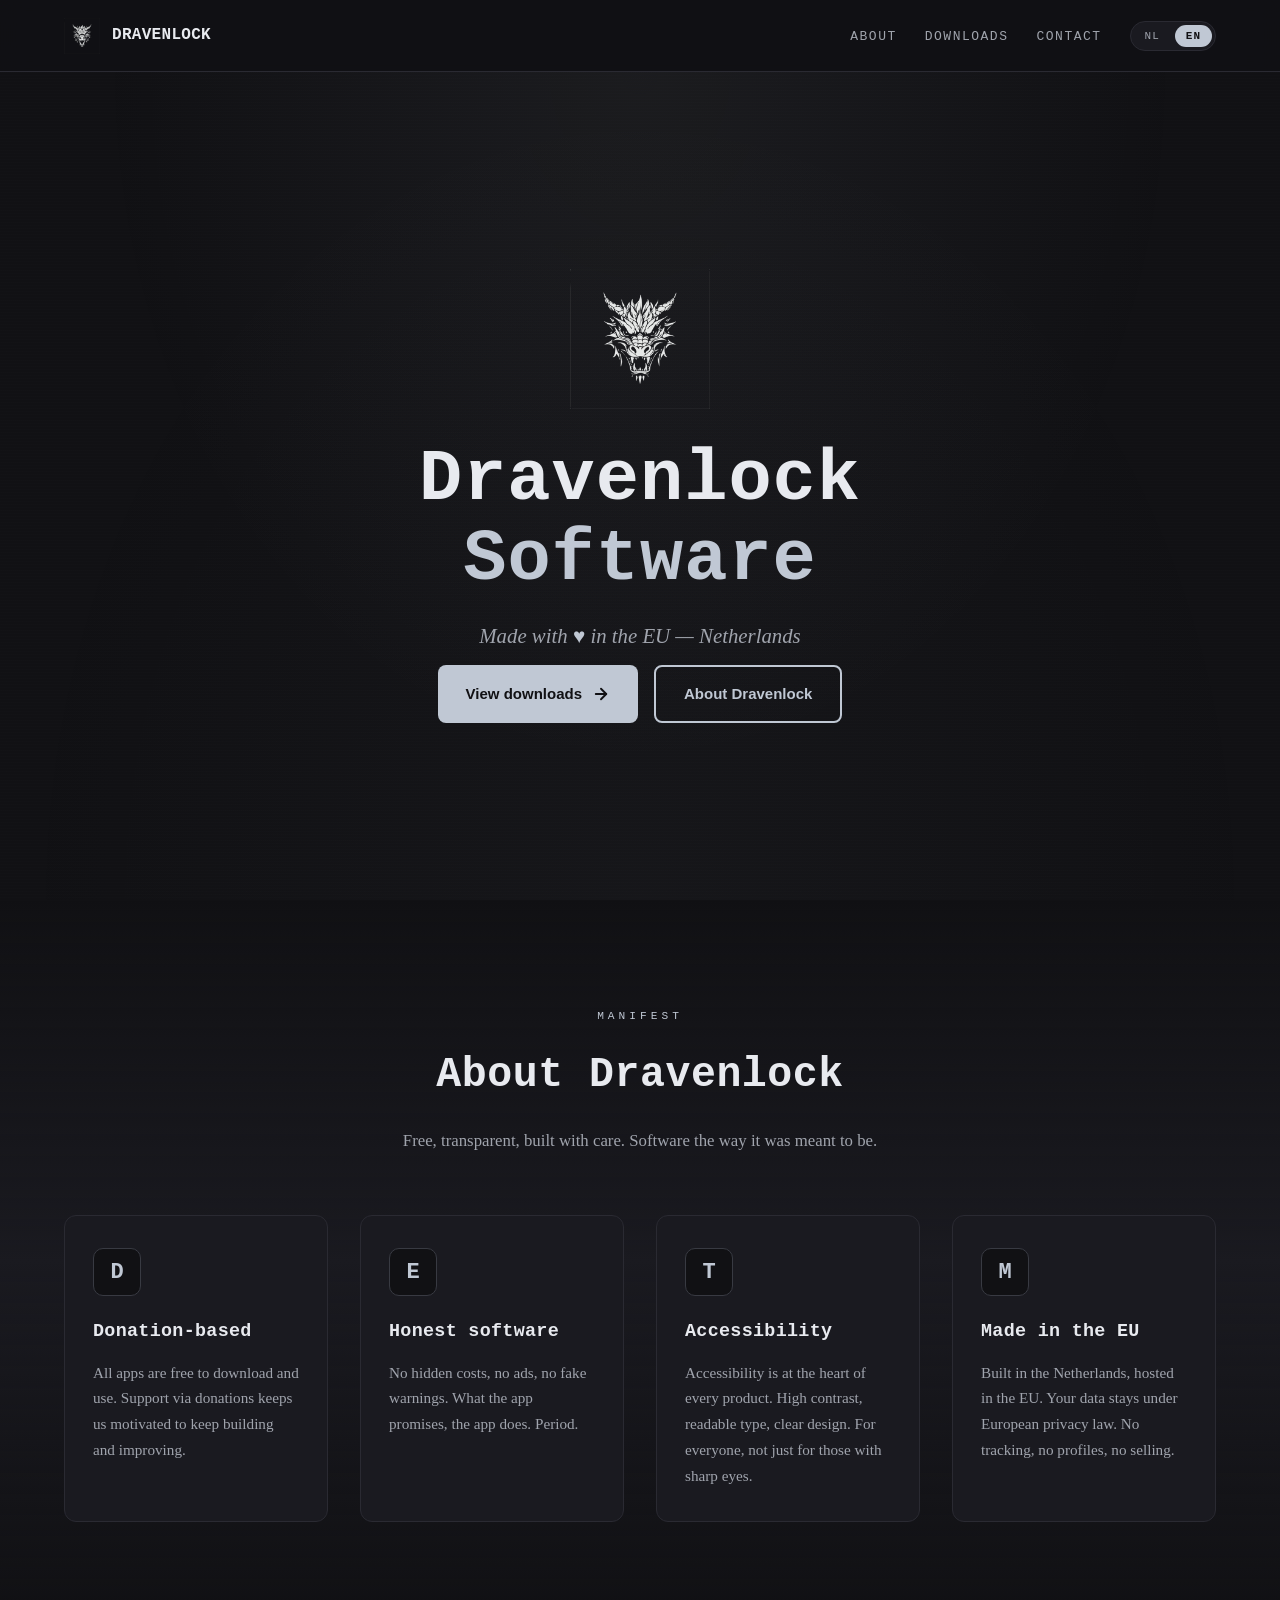
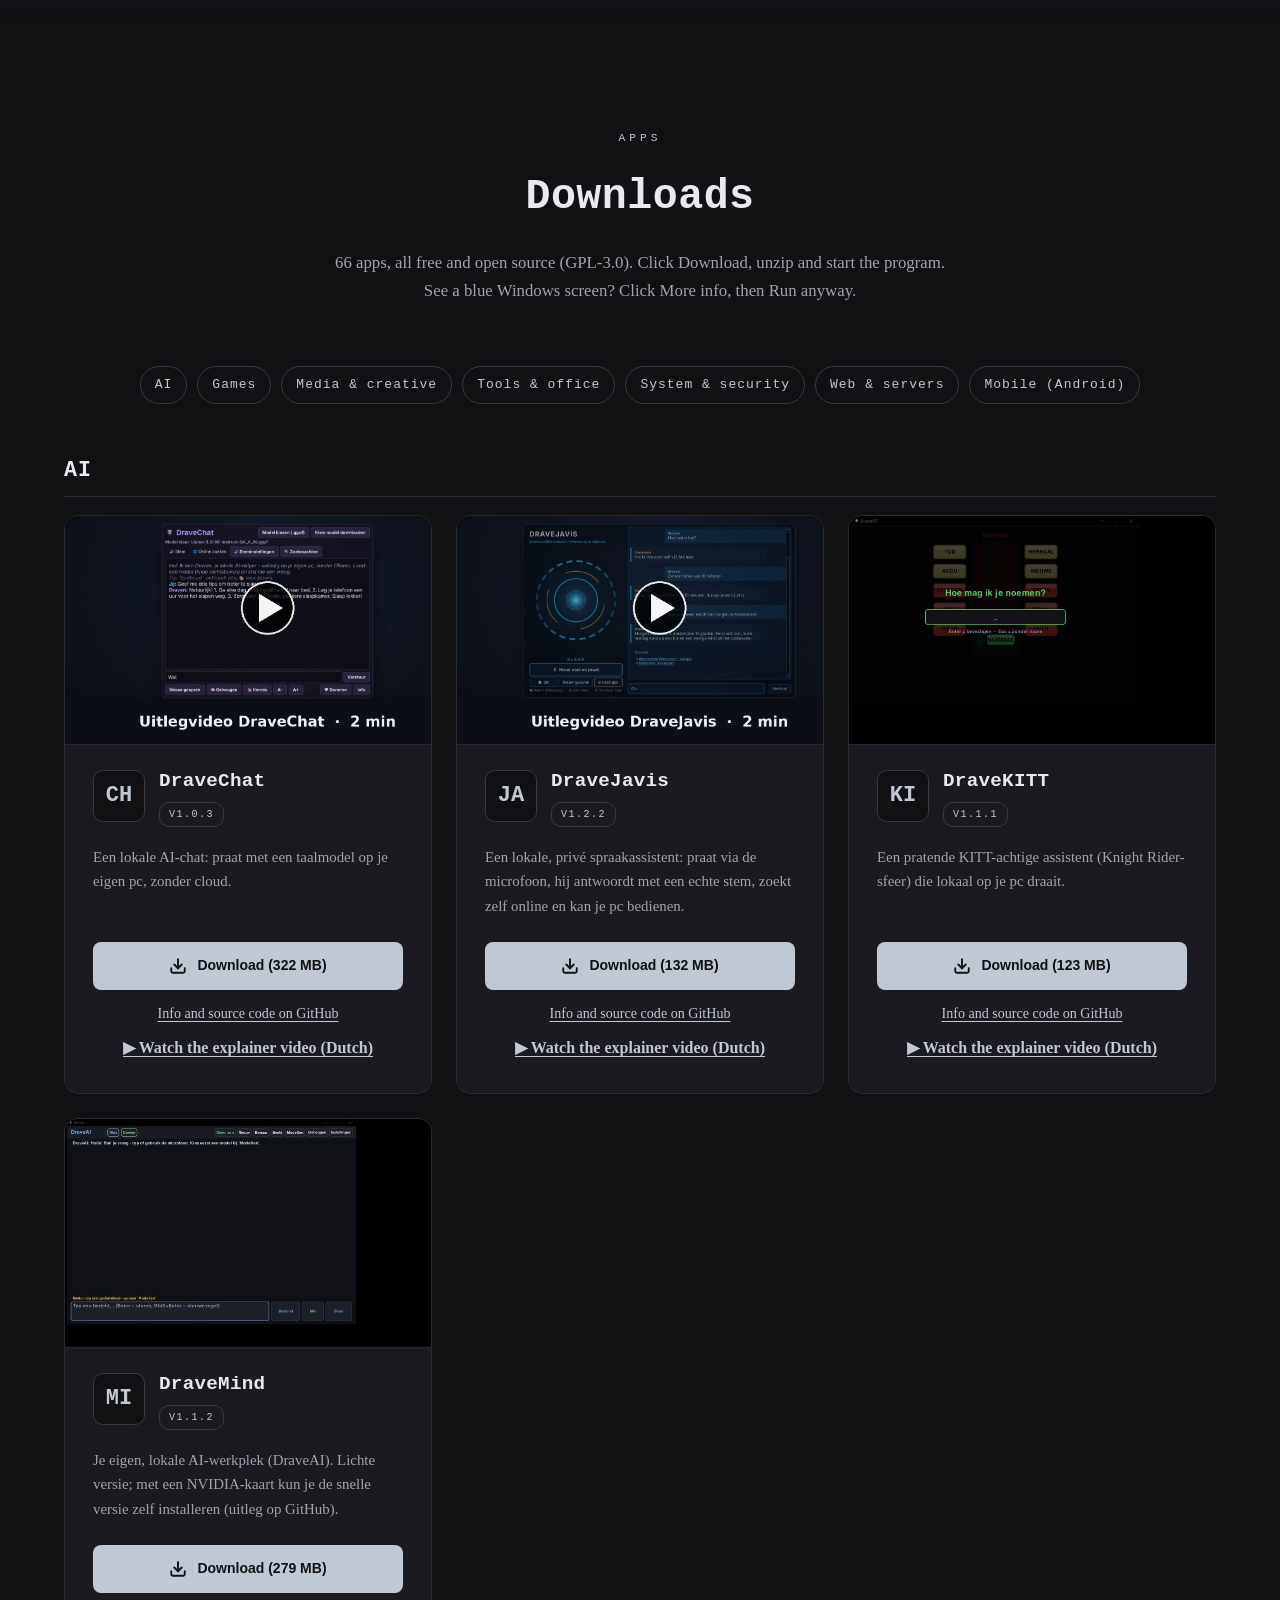
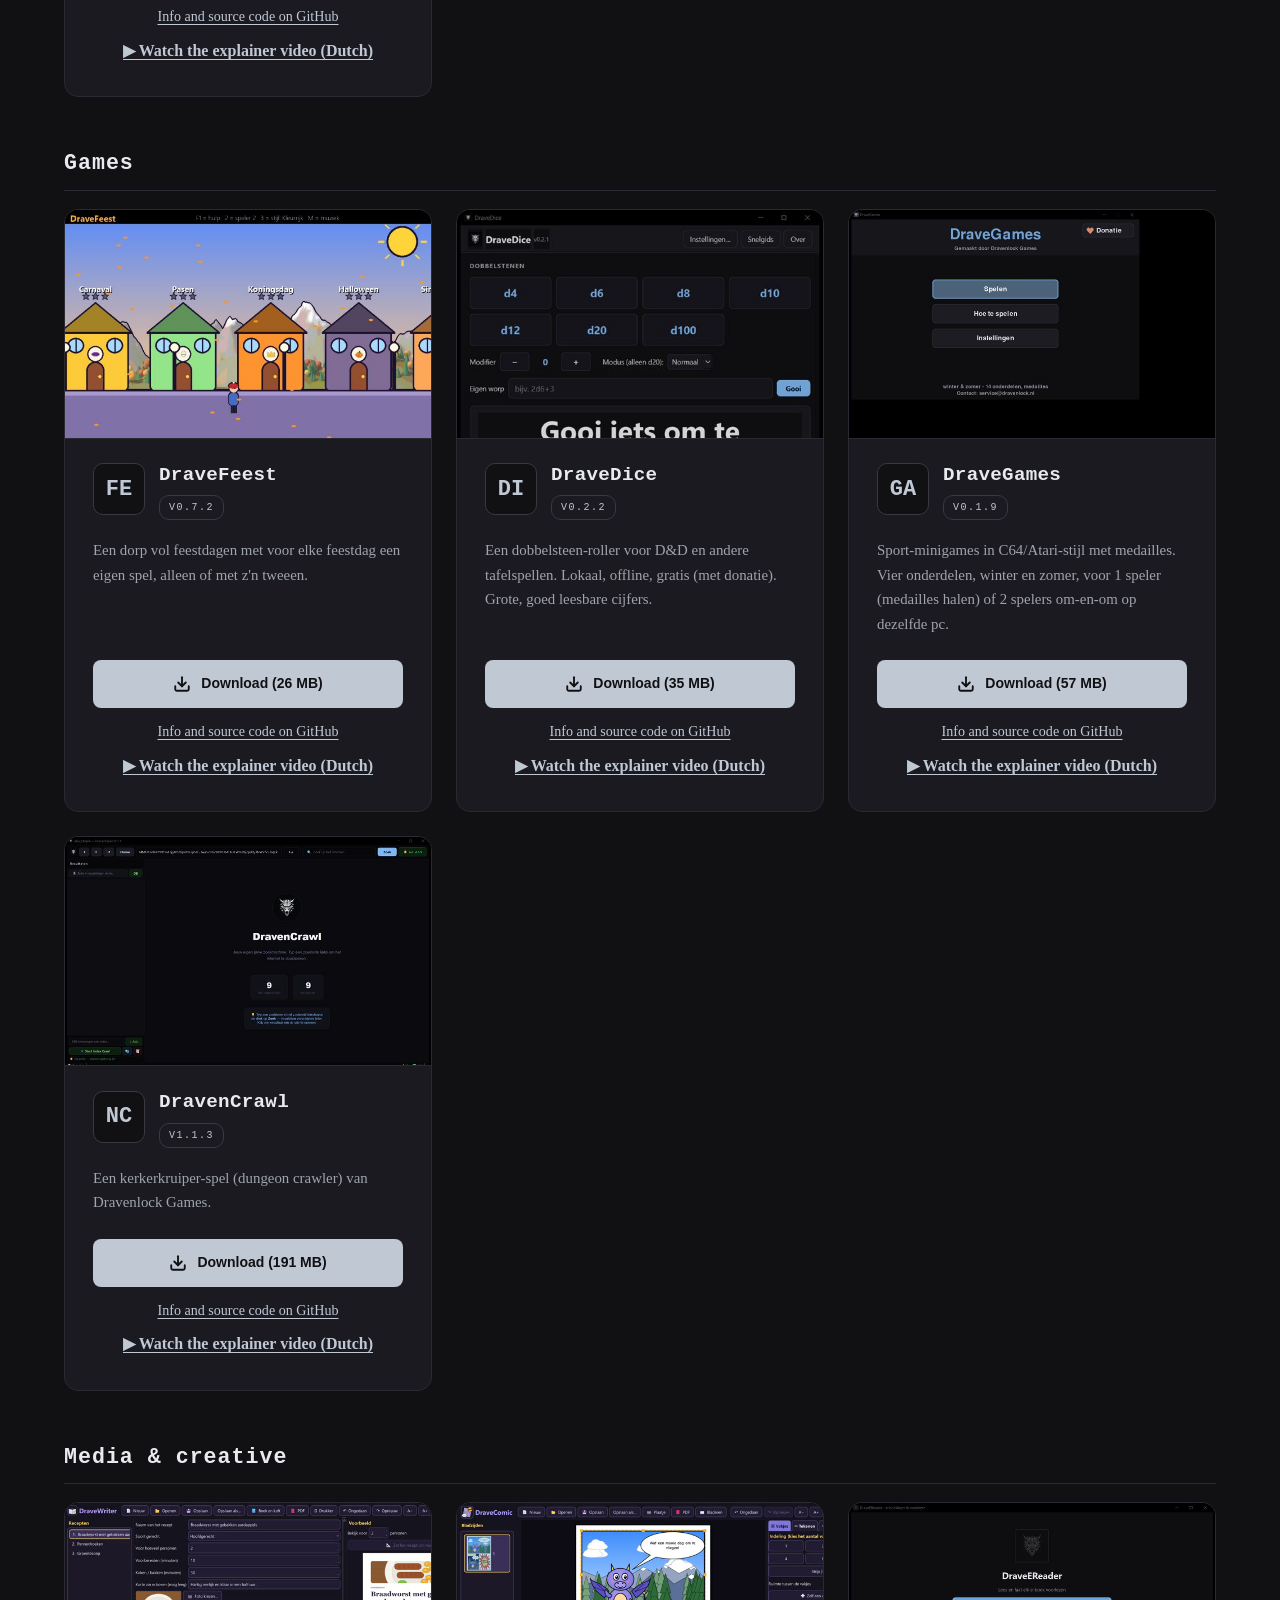
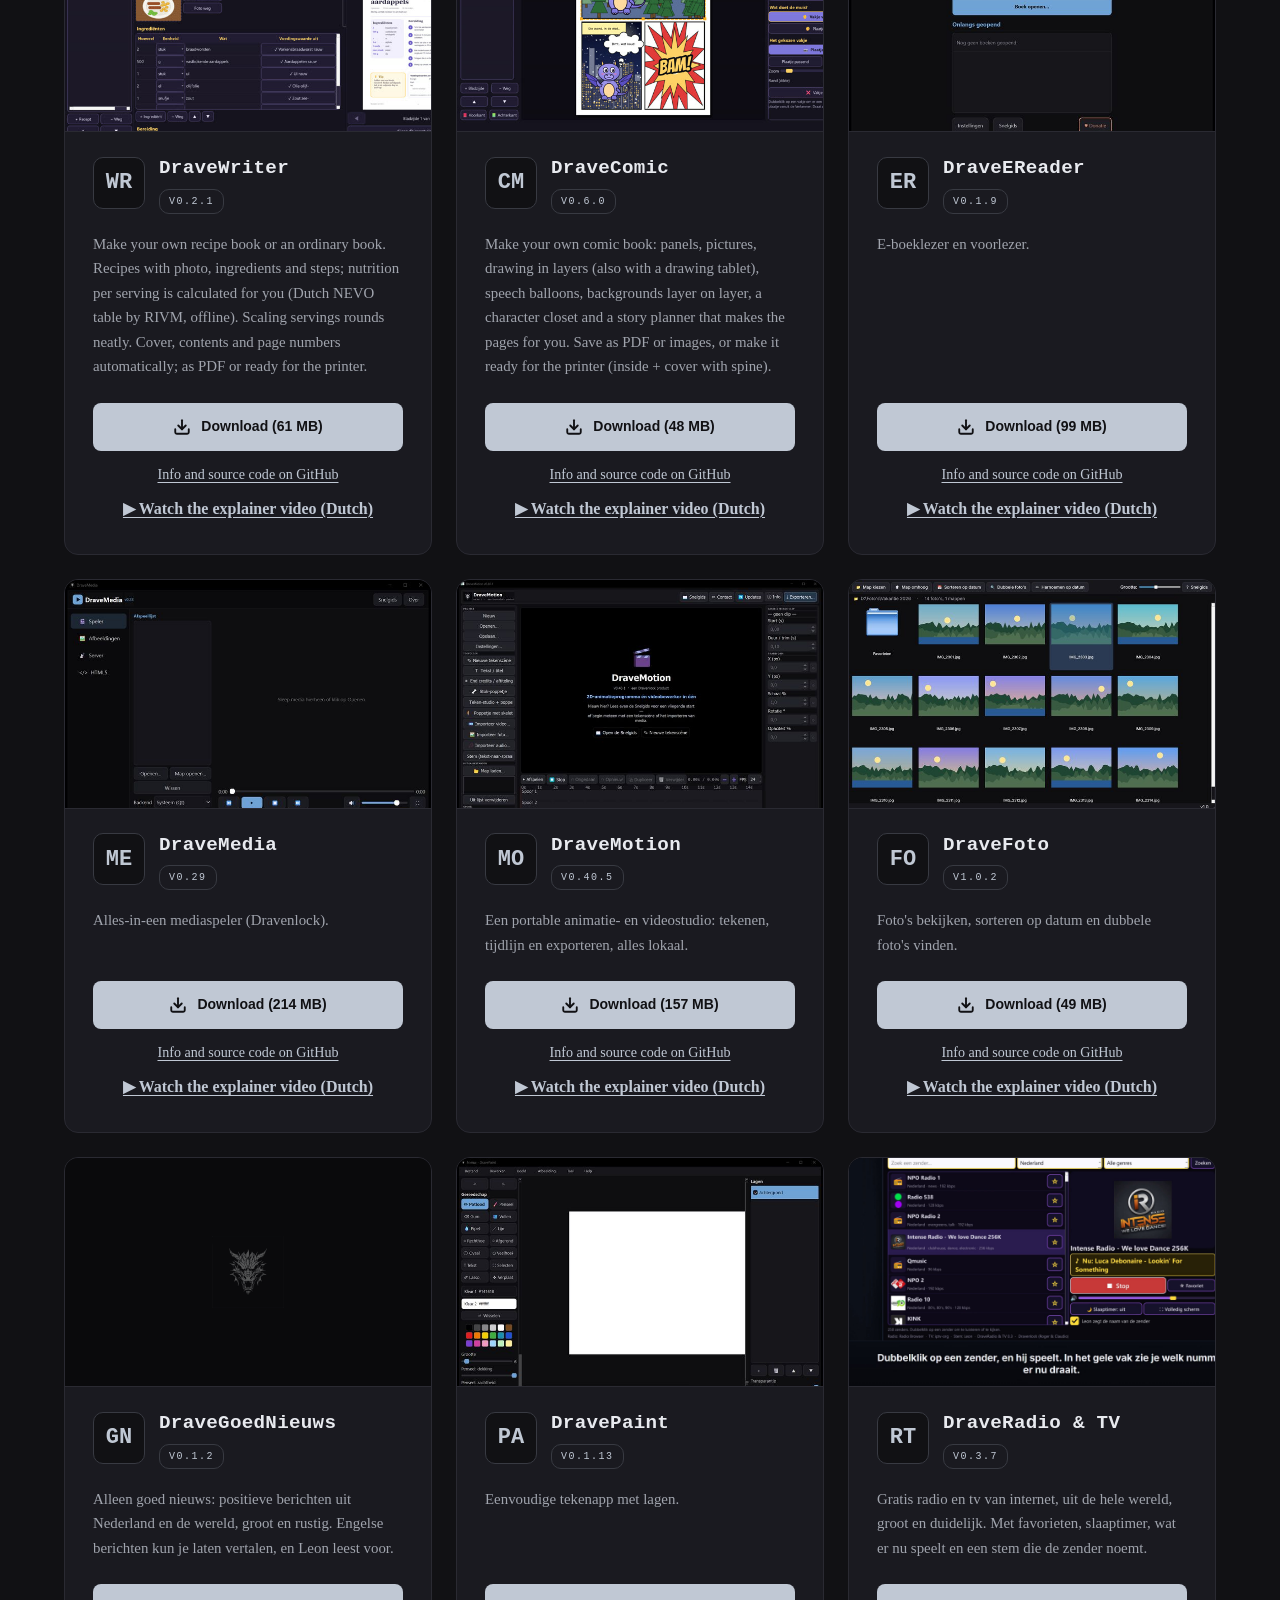
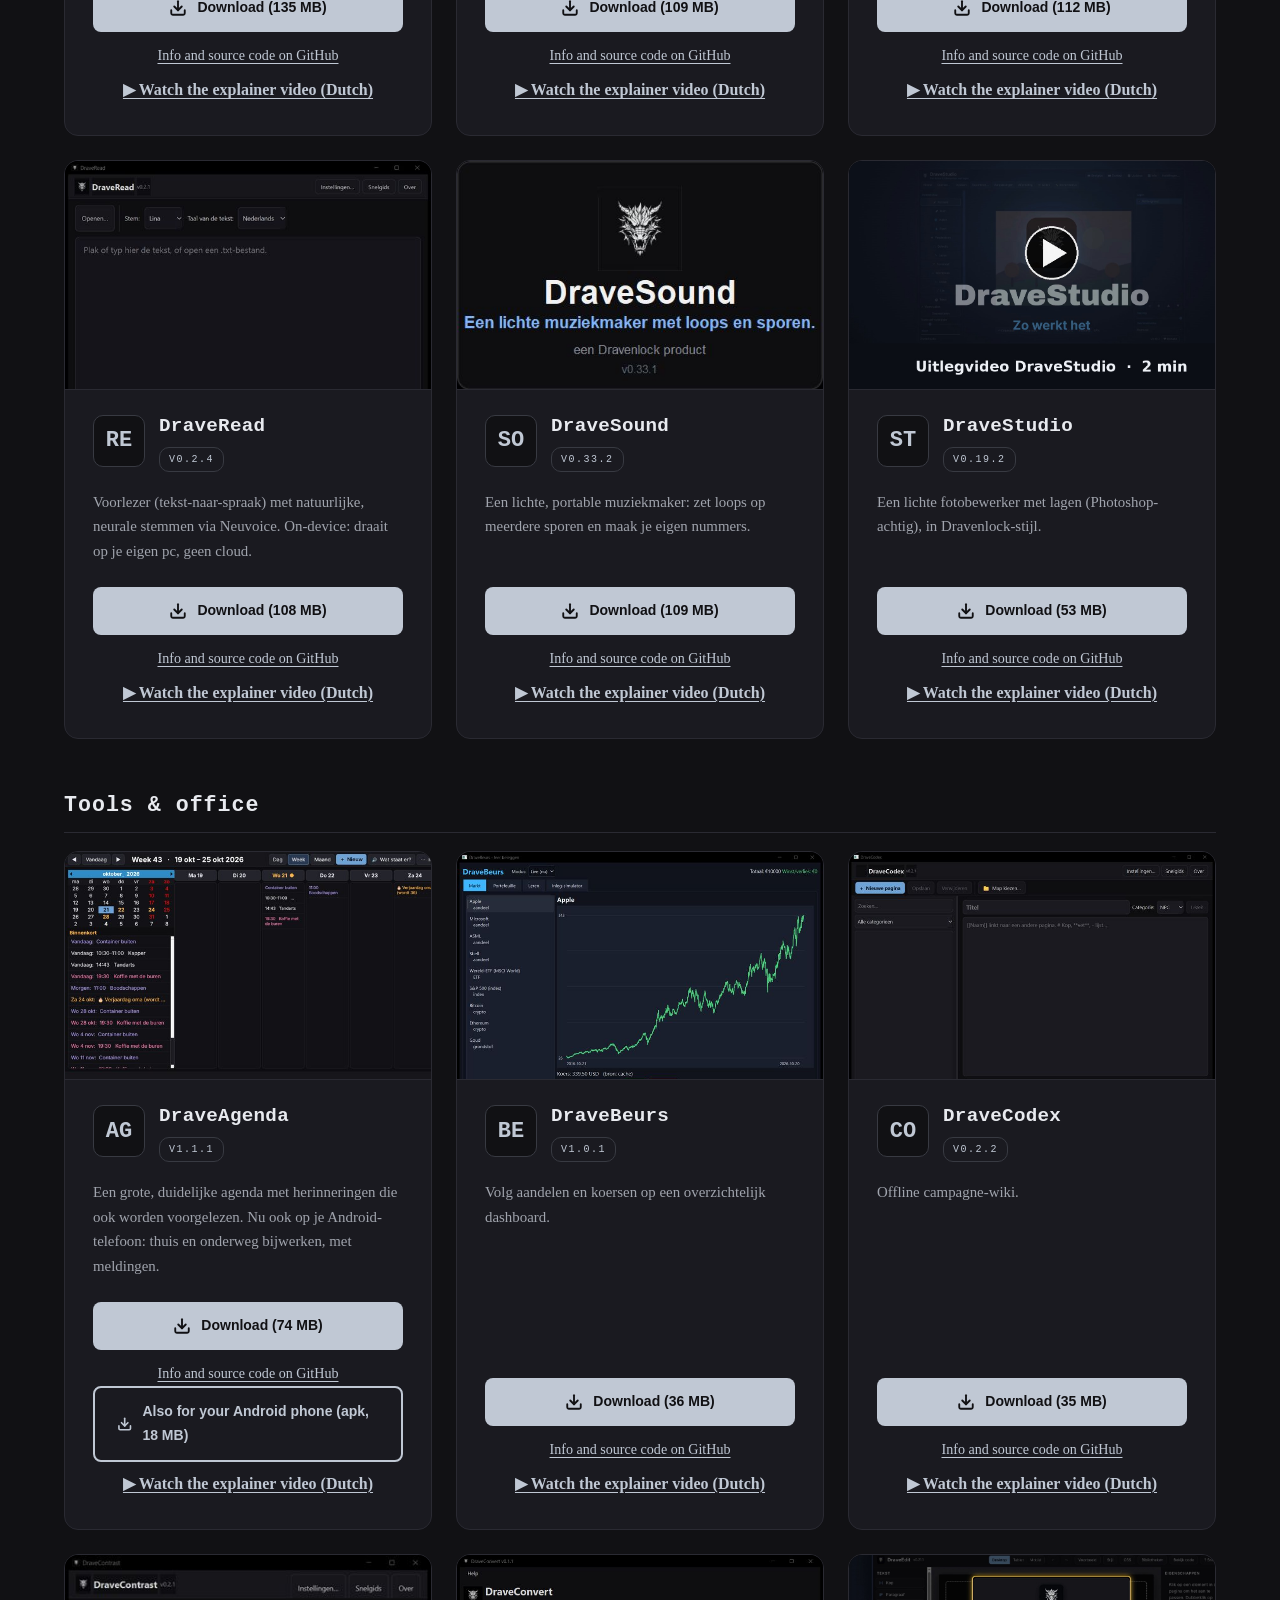
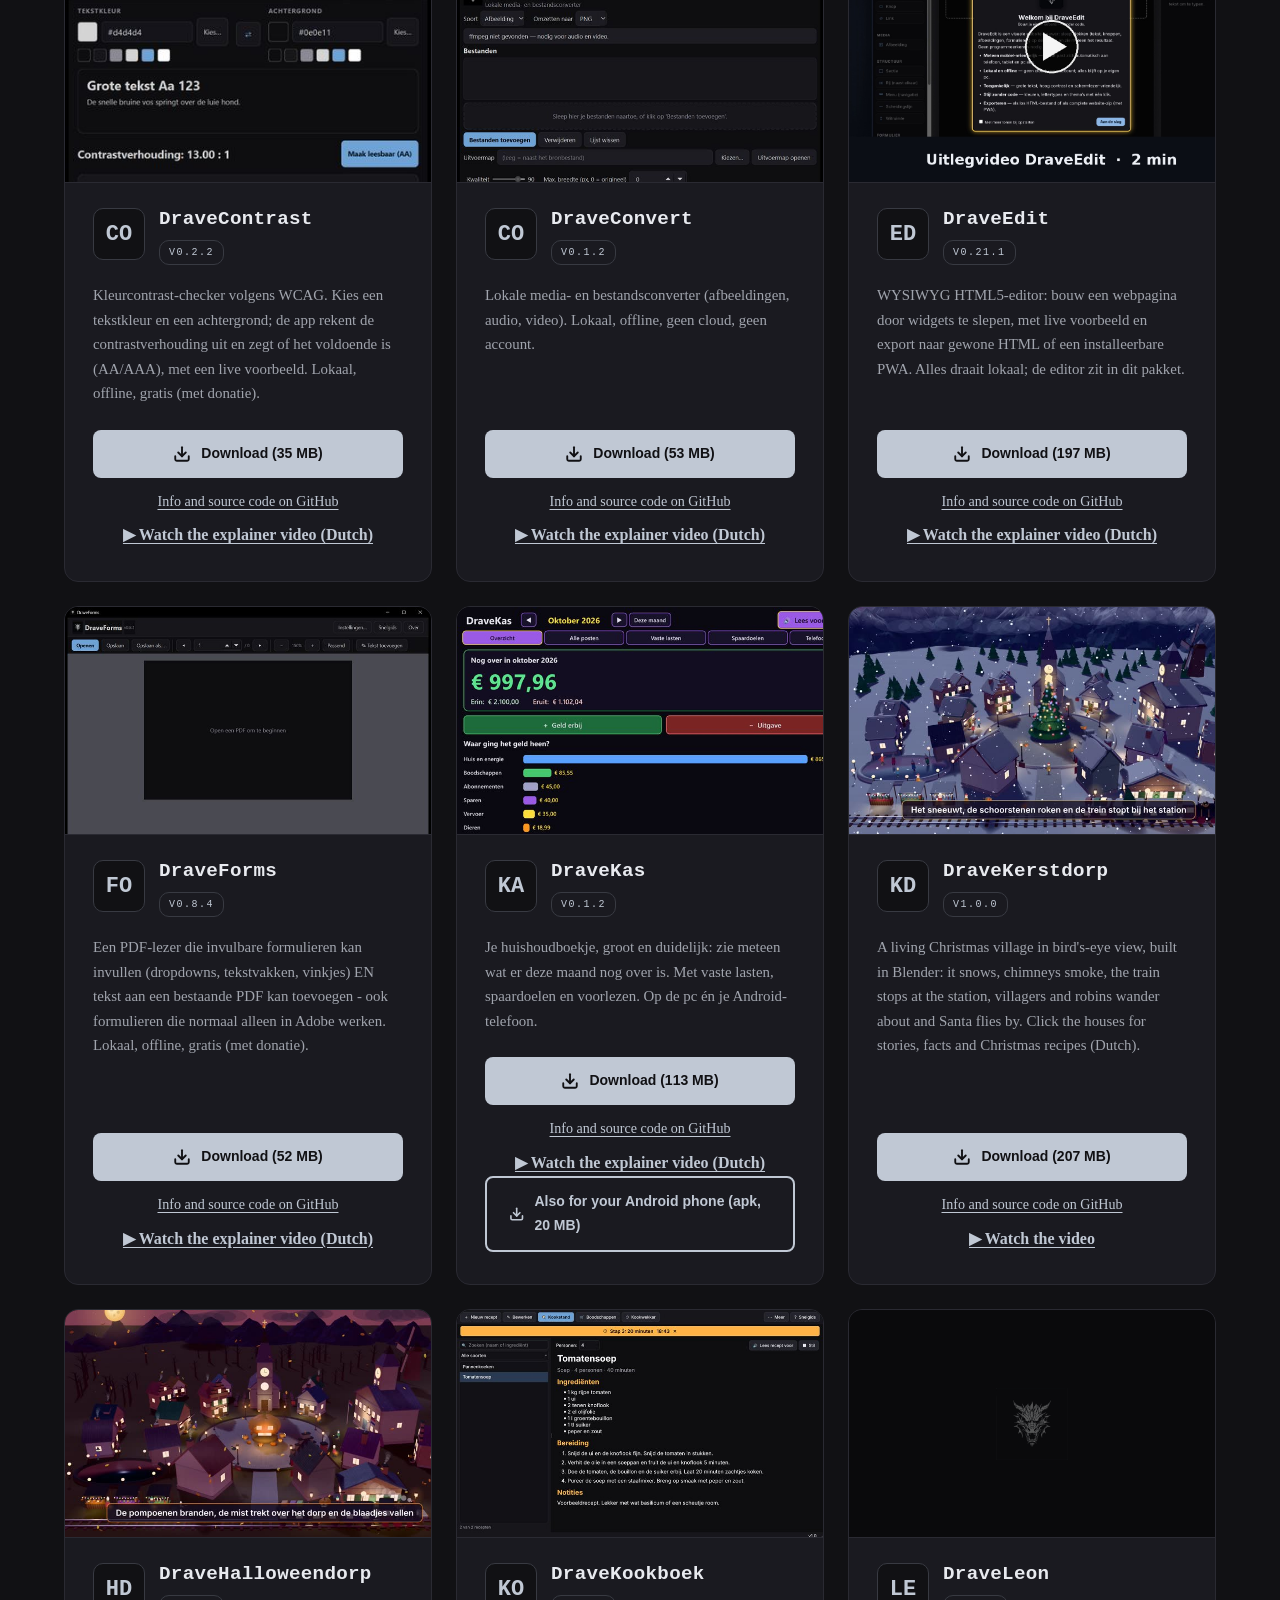
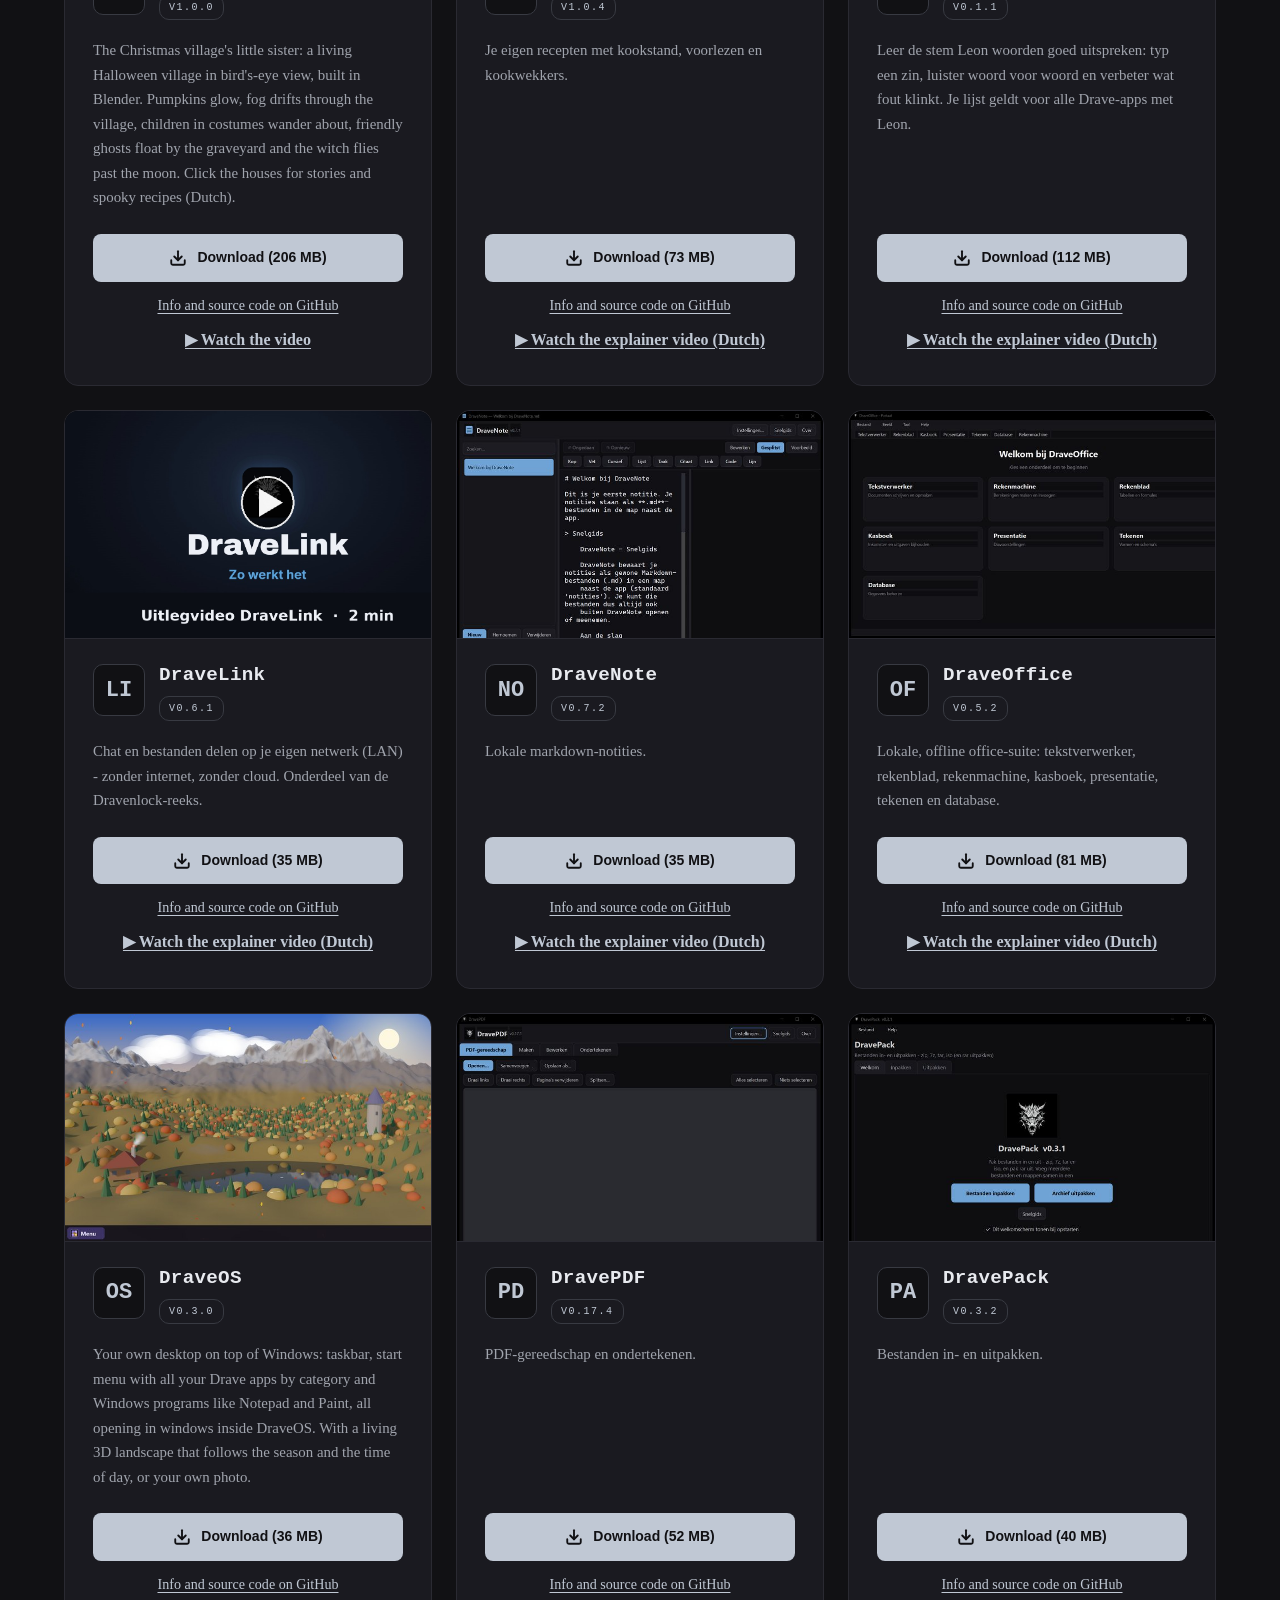
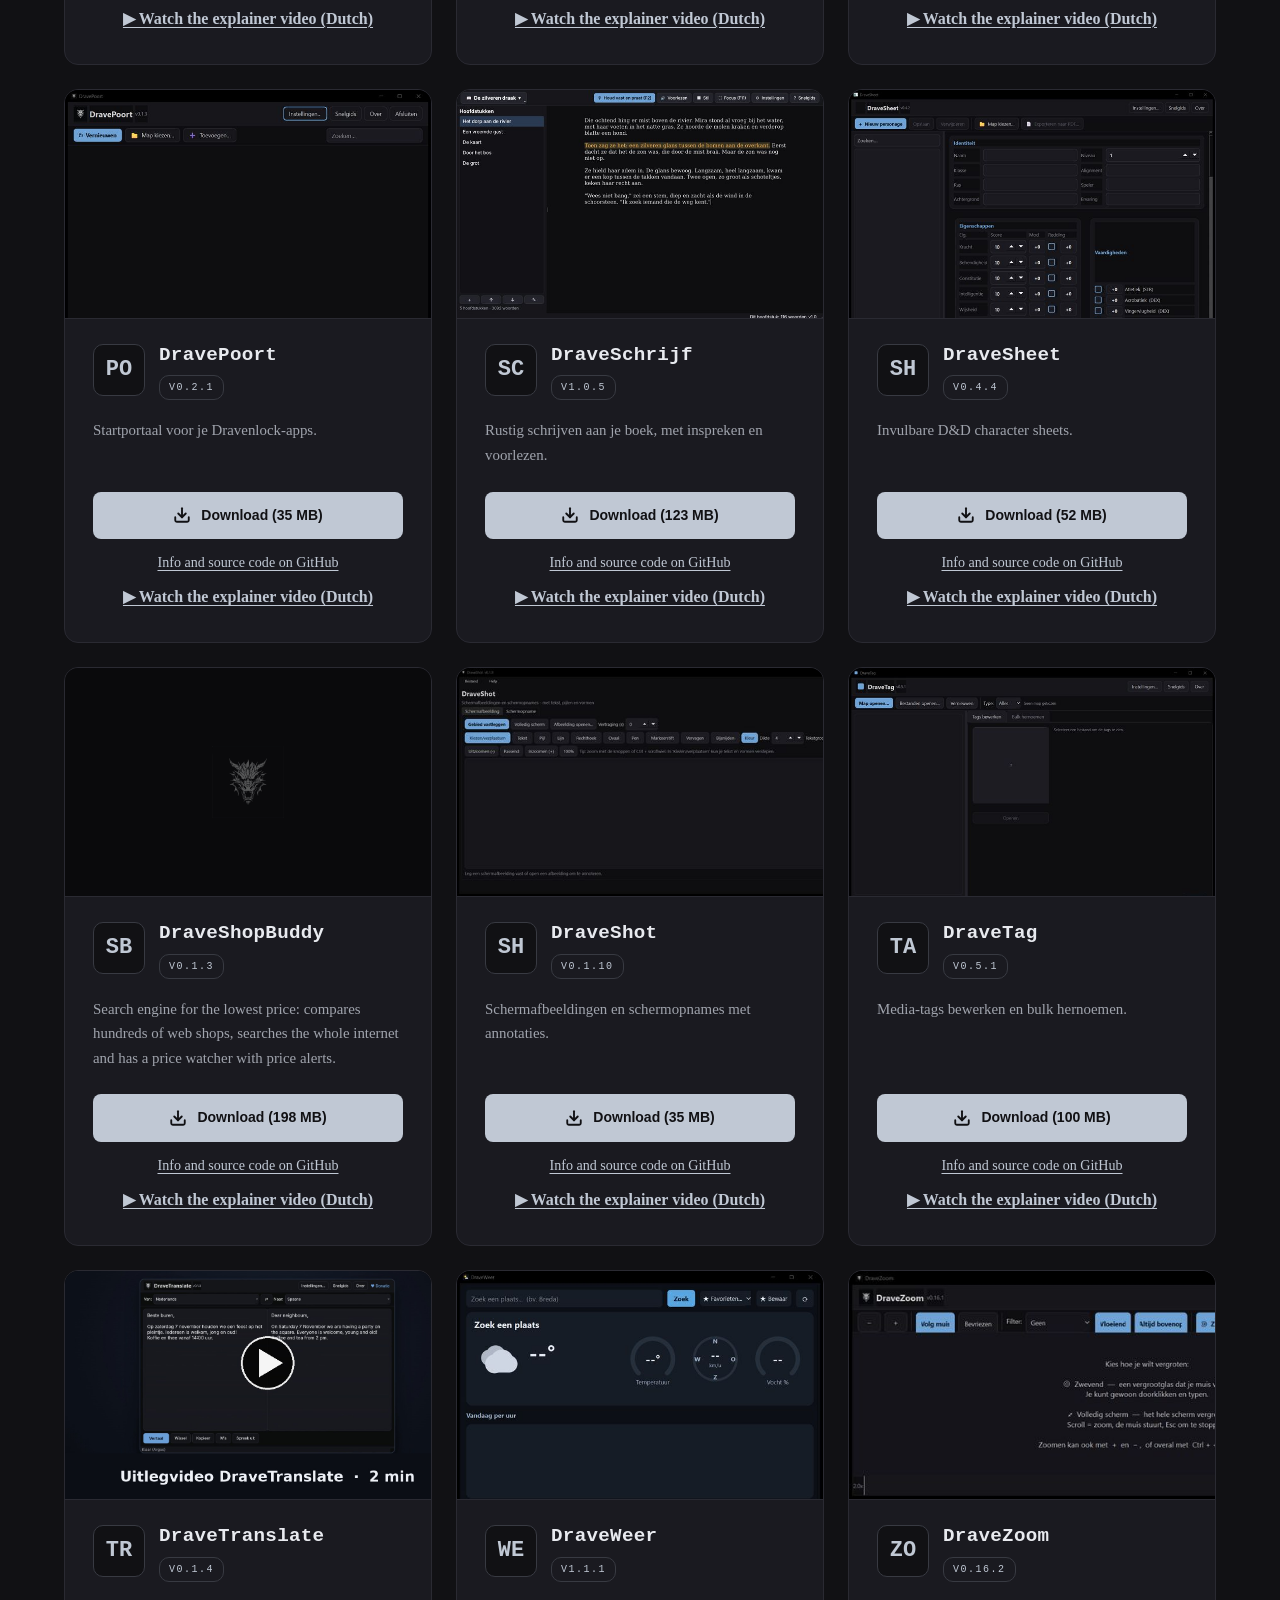
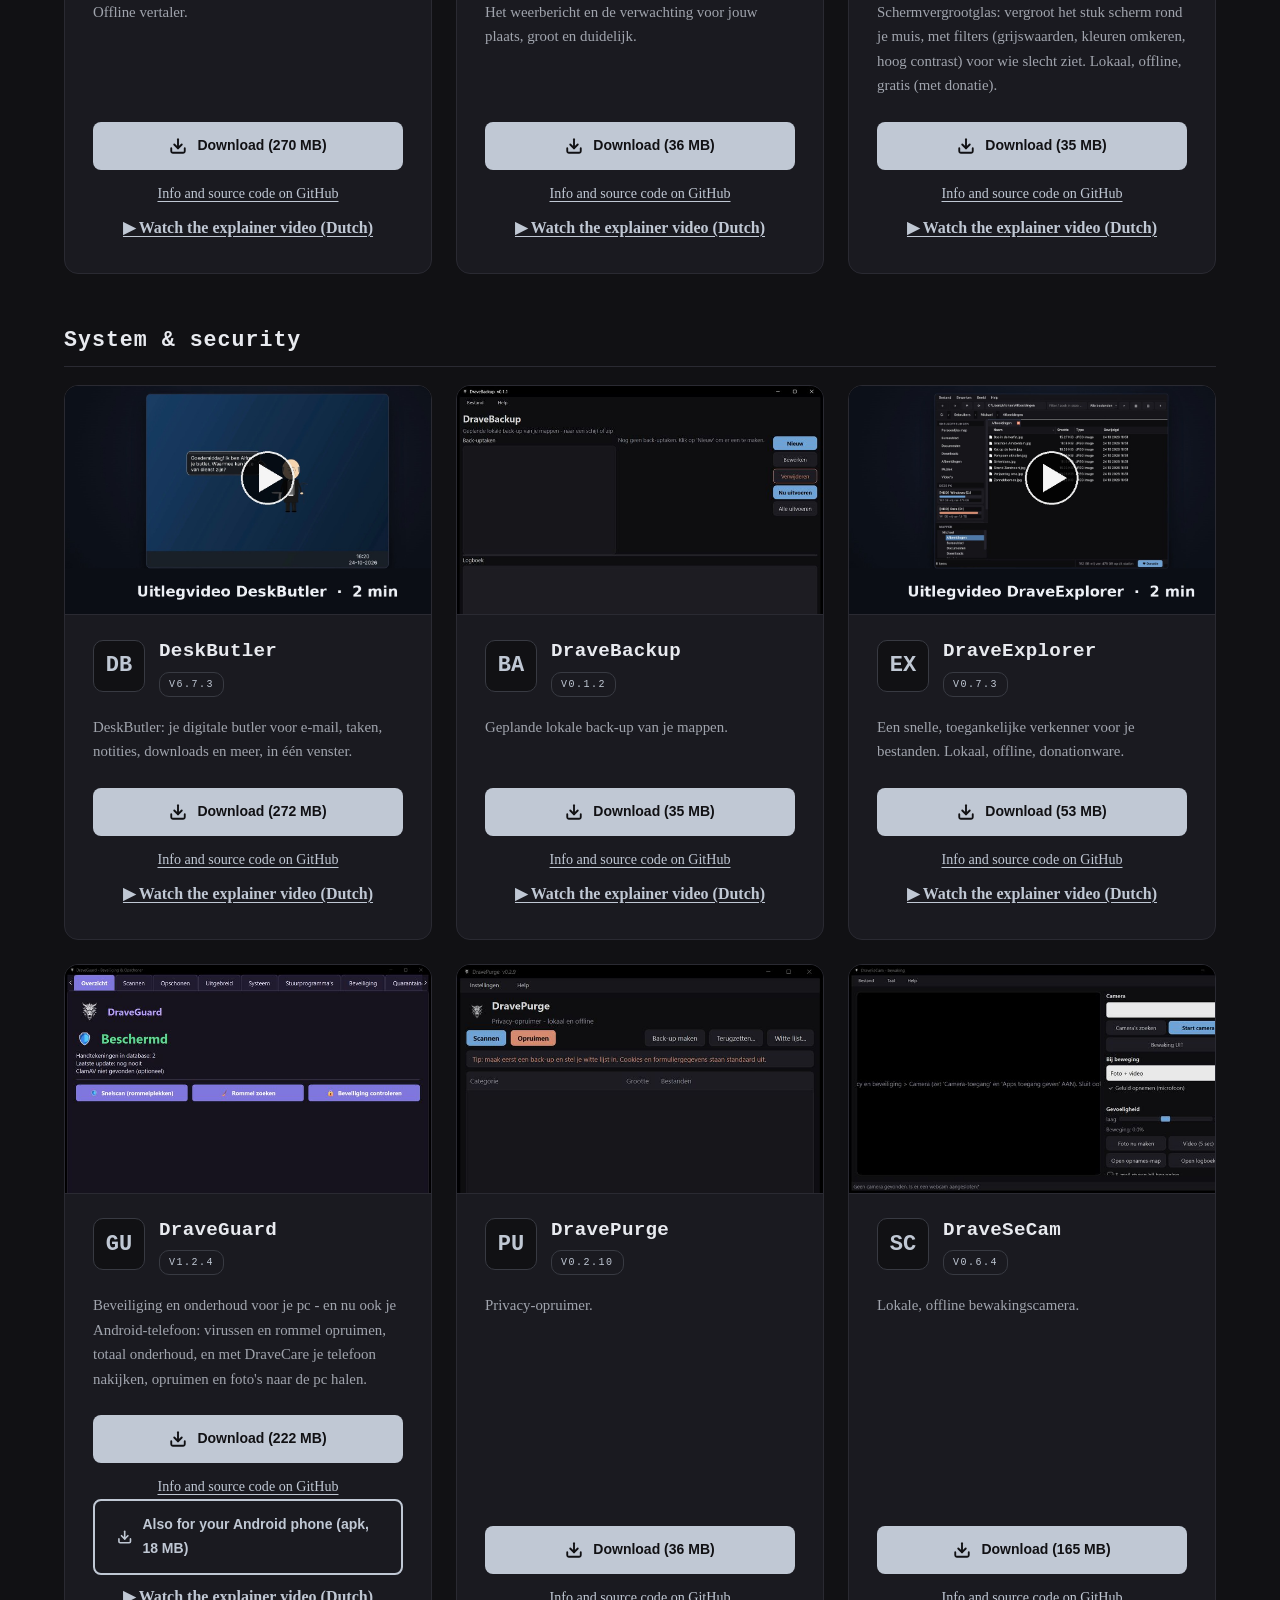
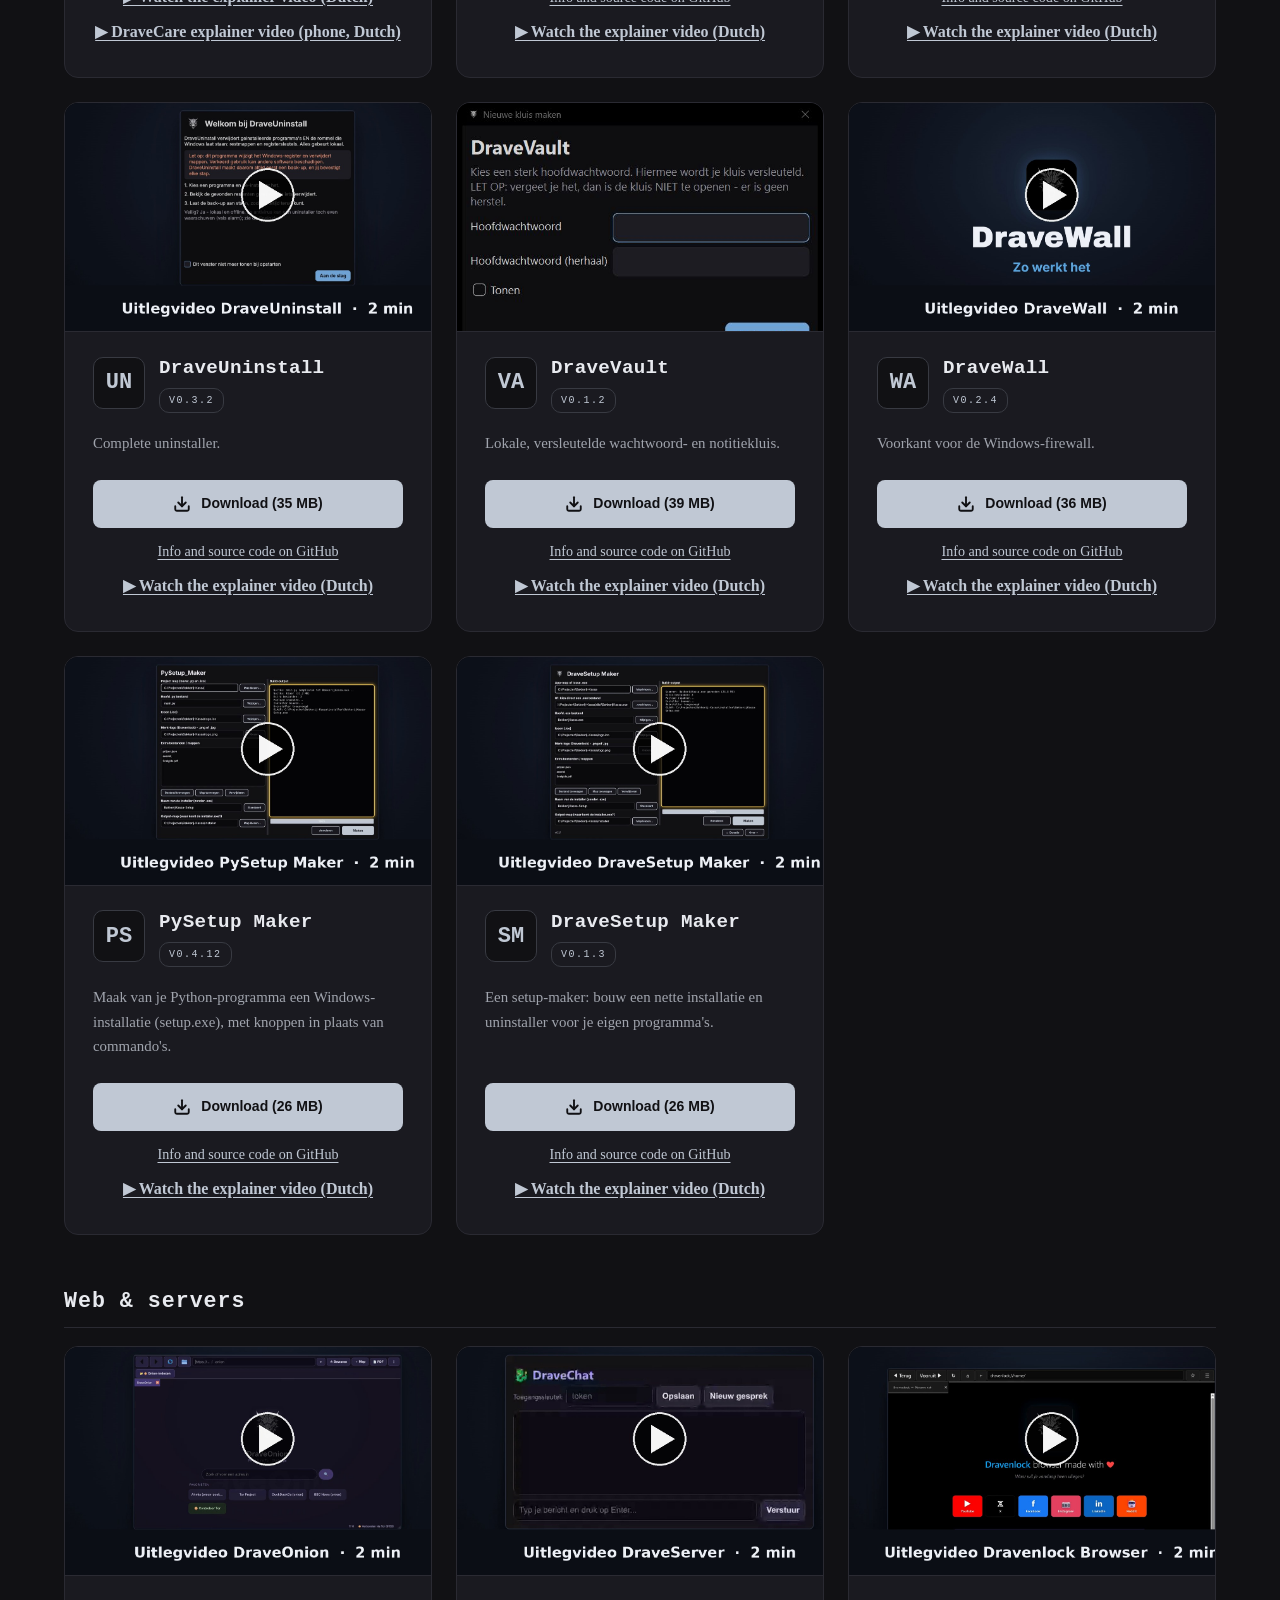
==== index.html @ a93975e7 "Site: blok 'Made in the EU' heeft nu een M in plaats van N (sw 1.9.25) Co-Authored-By: Claude Opus 5" ====
<!DOCTYPE html>
<html lang="nl">
<head>
<meta charset="UTF-8">
<meta name="viewport" content="width=device-width, initial-scale=1.0">
<meta name="description" content="Dravenlock Software - Gratis Windows-apps op donatiebasis: AI, games, media, kantoor, systeem en meer. Open source (GPL-3.0)." data-nl="Dravenlock Software - Gratis Windows-apps op donatiebasis: AI, games, media, kantoor, systeem en meer. Open source (GPL-3.0)." data-en="Dravenlock Software - Free donation-based Windows apps: AI, games, media, office, system and more. Open source (GPL-3.0).">
<meta name="theme-color" content="#111114">

<!-- PWA: web app manifest + iOS/Android specifieke tags -->
<link rel="manifest" href="manifest.webmanifest">
<meta name="apple-mobile-web-app-capable" content="yes">
<meta name="apple-mobile-web-app-status-bar-style" content="black-translucent">
<meta name="apple-mobile-web-app-title" content="Dravenlock">
<link rel="apple-touch-icon" href="logo.png">
<meta name="mobile-web-app-capable" content="yes">
<meta name="application-name" content="Dravenlock">

<title>Dravenlock Software</title>

<link rel="icon" type="image/x-icon" href="favicon.ico">
<!-- BIJ UPDATES: bump het versienummer (?v=X.X.X) in beide
     onderstaande regels (CSS + JS) zodat bezoekers de
     nieuwste versie krijgen zonder browser-cache problemen. -->
<link rel="stylesheet" href="css/style.css?v=1.9.0">

<!-- Open Graph (social sharing) -->
<meta property="og:title" content="Dravenlock Software">
<meta property="og:description" content="Made with ♥ in the EU - Netherlands">
<meta property="og:type" content="website">
<meta property="og:image" content="logo.png">
</head>
<body>

<a href="#main" class="skip-link" data-nl="Naar de inhoud" data-en="Skip to content">Naar de inhoud</a>

<!-- ============ NAVIGATIE ============ -->
<nav class="nav" aria-label="Hoofdnavigatie">
    <div class="nav-inner">
        <a href="#top" class="nav-brand" aria-label="Dravenlock Software home">
            <img src="logo.png" alt="">
            <span>DRAVENLOCK</span>
        </a>

        <button class="nav-burger" aria-label="Menu" aria-expanded="false" id="navBurger">
            <span></span><span></span><span></span>
        </button>

        <ul class="nav-links" id="navLinks">
            <li><a href="#over" data-nl="Over" data-en="About">Over</a></li>
            <li><a href="#downloads" data-nl="Downloads" data-en="Downloads">Downloads</a></li>
            <li><a href="#contact" data-nl="Contact" data-en="Contact">Contact</a></li>
            <li>
                <div class="lang-switch" role="group" aria-label="Taal selecteren">
                    <button class="lang-btn active" data-lang="nl" aria-label="Nederlands">NL</button>
                    <button class="lang-btn" data-lang="en" aria-label="English">EN</button>
                </div>
            </li>
        </ul>
    </div>
</nav>

<main id="main">

<!-- ============ HERO ============ -->
<section class="hero" id="top">
    <div class="hero-content">
        <img src="logo.png" alt="Dravenlock Software" class="hero-logo">

        <h1>
            Dravenlock <span class="accent">Software</span>
        </h1>

        <p class="hero-subtitle">
            Made with <span class="heart">&hearts;</span> in the EU
            &mdash; Netherlands
        </p>

        <div class="cta-group">
            <a href="#downloads" class="btn btn-primary">
                <span data-nl="Bekijk downloads" data-en="View downloads">Bekijk downloads</span>
                <svg class="btn-icon" viewBox="0 0 24 24" fill="none" stroke="currentColor" stroke-width="2.5" stroke-linecap="round" stroke-linejoin="round">
                    <line x1="5" y1="12" x2="19" y2="12"></line>
                    <polyline points="12 5 19 12 12 19"></polyline>
                </svg>
            </a>
            <a href="#over" class="btn btn-outline" data-nl="Over Dravenlock" data-en="About Dravenlock">Over Dravenlock</a>
        </div>
    </div>
</section>

<!-- ============ OVER ============ -->
<section class="alt-bg" id="over">
    <div class="container">
        <div class="section-header reveal">
            <span class="section-tag">Manifest</span>
            <h2 data-nl="Over Dravenlock" data-en="About Dravenlock">Over Dravenlock</h2>
            <p data-nl="Gratis, transparant, met aandacht gebouwd. Software zoals het ooit bedoeld was."
               data-en="Free, transparent, built with care. Software the way it was meant to be.">
                Gratis, transparant, met aandacht gebouwd. Software zoals het ooit bedoeld was.
            </p>
        </div>

        <div class="about-grid">
            <div class="about-card reveal reveal-delay-1">
                <div class="about-card-icon">D</div>
                <h3 data-nl="Donatiebasis" data-en="Donation-based">Donatiebasis</h3>
                <p data-nl="Alle apps zijn gratis te downloaden en te gebruiken. Steun via donaties houdt ons gemotiveerd om verder te bouwen en te verbeteren."
                   data-en="All apps are free to download and use. Support via donations keeps us motivated to keep building and improving.">
                    Alle apps zijn gratis te downloaden en te gebruiken. Steun via donaties houdt ons gemotiveerd om verder te bouwen en te verbeteren.
                </p>
            </div>

            <div class="about-card reveal reveal-delay-2">
                <div class="about-card-icon">E</div>
                <h3 data-nl="Eerlijke software" data-en="Honest software">Eerlijke software</h3>
                <p data-nl="Geen verborgen kosten, geen advertenties, geen nepwaarschuwingen. Wat de app belooft, doet de app. Punt."
                   data-en="No hidden costs, no ads, no fake warnings. What the app promises, the app does. Period.">
                    Geen verborgen kosten, geen advertenties, geen nepwaarschuwingen. Wat de app belooft, doet de app. Punt.
                </p>
            </div>

            <div class="about-card reveal reveal-delay-3">
                <div class="about-card-icon">T</div>
                <h3 data-nl="Toegankelijkheid" data-en="Accessibility">Toegankelijkheid</h3>
                <p data-nl="Bij elk product staat toegankelijkheid voorop. Hoog contrast, leesbare letters, helder ontwerp. Voor iedereen, niet alleen voor wie scherp ziet."
                   data-en="Accessibility is at the heart of every product. High contrast, readable type, clear design. For everyone, not just for those with sharp eyes.">
                    Bij elk product staat toegankelijkheid voorop. Hoog contrast, leesbare letters, helder ontwerp. Voor iedereen, niet alleen voor wie scherp ziet.
                </p>
            </div>

            <div class="about-card reveal reveal-delay-4">
                <div class="about-card-icon">M</div>
                <h3 data-nl="Made in the EU" data-en="Made in the EU">Made in the EU</h3>
                <p data-nl="Ontwikkeld in Nederland, hosted in de EU. Jouw data blijft onder Europese privacywetgeving. Geen tracking, geen profielen, geen verkoop."
                   data-en="Built in the Netherlands, hosted in the EU. Your data stays under European privacy law. No tracking, no profiles, no selling.">
                    Ontwikkeld in Nederland, hosted in de EU. Jouw data blijft onder Europese privacywetgeving. Geen tracking, geen profielen, geen verkoop.
                </p>
            </div>
        </div>
    </div>
</section>

<!-- ============ DOWNLOADS ============ -->
<section id="downloads">
    <div class="container">
        <div class="section-header reveal">
            <span class="section-tag">Apps</span>
            <h2 data-nl="Downloads" data-en="Downloads">Downloads</h2>
            <p data-nl="66 apps, allemaal gratis en open source (GPL-3.0). Klik op Download, pak de zip uit en start het programma. Zie je een blauw scherm van Windows? Klik op Meer informatie en dan Toch uitvoeren."
               data-en="66 apps, all free and open source (GPL-3.0). Click Download, unzip and start the program. See a blue Windows screen? Click More info, then Run anyway.">
                66 apps, allemaal gratis en open source (GPL-3.0). Klik op Download, pak de zip uit en start het programma. Zie je een blauw scherm van Windows? Klik op Meer informatie en dan Toch uitvoeren.
            </p>
        </div>

<!--APPS-START-->
        <nav class="dl-catnav" aria-label="Categorieën"><a href="#cat-ai" data-nl="AI" data-en="AI">AI</a><a href="#cat-games" data-nl="Games" data-en="Games">Games</a><a href="#cat-media" data-nl="Media en creatief" data-en="Media &amp; creative">Media en creatief</a><a href="#cat-kantoor" data-nl="Tools en kantoor" data-en="Tools &amp; office">Tools en kantoor</a><a href="#cat-systeem" data-nl="Systeem en beveiliging" data-en="System &amp; security">Systeem en beveiliging</a><a href="#cat-web" data-nl="Web en servers" data-en="Web &amp; servers">Web en servers</a><a href="#cat-mobiel" data-nl="Mobiel (Android)" data-en="Mobile (Android)">Mobiel (Android)</a></nav>
        <h3 class="dl-cat" id="cat-ai" data-nl="AI" data-en="AI">AI</h3>
        <div class="downloads-grid">
          <article class="download-card reveal">
            <img class="dl-shot" src="video/DraveChat.jpg" alt="Schermafbeelding van DraveChat" loading="lazy">
            <div class="download-card-header">
              <div class="download-card-icon">CH</div>
              <div><h3>DraveChat</h3><span class="tag">v1.0.3</span></div>
            </div>
            <p>Een lokale AI-chat: praat met een taalmodel op je eigen pc, zonder cloud.</p>
            <a href="https://github.com/mbrv4ever/DraveChat/releases/download/v1.0.3/DraveChat-1.0.3-Windows.zip" class="btn btn-primary"><svg class="btn-icon" viewBox="0 0 24 24" fill="none" stroke="currentColor" stroke-width="2.5" stroke-linecap="round" stroke-linejoin="round"><path d="M21 15v4a2 2 0 0 1-2 2H5a2 2 0 0 1-2-2v-4"></path><polyline points="7 10 12 15 17 10"></polyline><line x1="12" y1="15" x2="12" y2="3"></line></svg><span data-nl="Download (322 MB)" data-en="Download (322 MB)">Download (322 MB)</span></a>
            <a href="https://github.com/mbrv4ever/DraveChat" class="dl-src" target="_blank" rel="noopener" data-nl="Uitleg en broncode op GitHub" data-en="Info and source code on GitHub">Uitleg en broncode op GitHub</a>
            <a href="video/DraveChat.mp4" class="dl-src dl-video" target="_blank" rel="noopener" data-nl="&#9654; Bekijk de uitlegvideo" data-en="&#9654; Watch the explainer video (Dutch)">&#9654; Bekijk de uitlegvideo</a>
          </article>
          <article class="download-card reveal">
            <img class="dl-shot" src="video/DraveJavis.jpg" alt="Schermafbeelding van DraveJavis" loading="lazy">
            <div class="download-card-header">
              <div class="download-card-icon">JA</div>
              <div><h3>DraveJavis</h3><span class="tag">v1.2.2</span></div>
            </div>
            <p>Een lokale, privé spraakassistent: praat via de microfoon, hij antwoordt met een echte stem, zoekt zelf online en kan je pc bedienen.</p>
            <a href="https://github.com/mbrv4ever/DraveJavis/releases/download/v1.2.2/DraveJavis-1.2.2-Windows.zip" class="btn btn-primary"><svg class="btn-icon" viewBox="0 0 24 24" fill="none" stroke="currentColor" stroke-width="2.5" stroke-linecap="round" stroke-linejoin="round"><path d="M21 15v4a2 2 0 0 1-2 2H5a2 2 0 0 1-2-2v-4"></path><polyline points="7 10 12 15 17 10"></polyline><line x1="12" y1="15" x2="12" y2="3"></line></svg><span data-nl="Download (132 MB)" data-en="Download (132 MB)">Download (132 MB)</span></a>
            <a href="https://github.com/mbrv4ever/DraveJavis" class="dl-src" target="_blank" rel="noopener" data-nl="Uitleg en broncode op GitHub" data-en="Info and source code on GitHub">Uitleg en broncode op GitHub</a>
            <a href="video/DraveJavis.mp4" class="dl-src dl-video" target="_blank" rel="noopener" data-nl="&#9654; Bekijk de uitlegvideo" data-en="&#9654; Watch the explainer video (Dutch)">&#9654; Bekijk de uitlegvideo</a>
          </article>
          <article class="download-card reveal">
            <img class="dl-shot" src="img/apps/DraveKITT.jpg" alt="Schermafbeelding van DraveKITT" loading="lazy">
            <div class="download-card-header">
              <div class="download-card-icon">KI</div>
              <div><h3>DraveKITT</h3><span class="tag">v1.1.1</span></div>
            </div>
            <p>Een pratende KITT-achtige assistent (Knight Rider-sfeer) die lokaal op je pc draait.</p>
            <a href="https://github.com/mbrv4ever/DraveKITT/releases/download/v1.1.1/DraveKITT-1.1.1-Windows.zip" class="btn btn-primary"><svg class="btn-icon" viewBox="0 0 24 24" fill="none" stroke="currentColor" stroke-width="2.5" stroke-linecap="round" stroke-linejoin="round"><path d="M21 15v4a2 2 0 0 1-2 2H5a2 2 0 0 1-2-2v-4"></path><polyline points="7 10 12 15 17 10"></polyline><line x1="12" y1="15" x2="12" y2="3"></line></svg><span data-nl="Download (123 MB)" data-en="Download (123 MB)">Download (123 MB)</span></a>
            <a href="https://github.com/mbrv4ever/DraveKITT" class="dl-src" target="_blank" rel="noopener" data-nl="Uitleg en broncode op GitHub" data-en="Info and source code on GitHub">Uitleg en broncode op GitHub</a>
            <a href="video/DraveKITT.mp4" class="dl-src dl-video" target="_blank" rel="noopener" data-nl="&#9654; Bekijk de uitlegvideo" data-en="&#9654; Watch the explainer video (Dutch)">&#9654; Bekijk de uitlegvideo</a>
          </article>
          <article class="download-card reveal">
            <img class="dl-shot" src="img/apps/DraveMind.jpg" alt="Schermafbeelding van DraveMind" loading="lazy">
            <div class="download-card-header">
              <div class="download-card-icon">MI</div>
              <div><h3>DraveMind</h3><span class="tag">v1.1.2</span></div>
            </div>
            <p>Je eigen, lokale AI-werkplek (DraveAI). Lichte versie; met een NVIDIA-kaart kun je de snelle versie zelf installeren (uitleg op GitHub).</p>
            <a href="https://github.com/mbrv4ever/DraveMind/releases/download/v1.1.2/DraveMind-1.1.2-Windows.zip" class="btn btn-primary"><svg class="btn-icon" viewBox="0 0 24 24" fill="none" stroke="currentColor" stroke-width="2.5" stroke-linecap="round" stroke-linejoin="round"><path d="M21 15v4a2 2 0 0 1-2 2H5a2 2 0 0 1-2-2v-4"></path><polyline points="7 10 12 15 17 10"></polyline><line x1="12" y1="15" x2="12" y2="3"></line></svg><span data-nl="Download (279 MB)" data-en="Download (279 MB)">Download (279 MB)</span></a>
            <a href="https://github.com/mbrv4ever/DraveMind" class="dl-src" target="_blank" rel="noopener" data-nl="Uitleg en broncode op GitHub" data-en="Info and source code on GitHub">Uitleg en broncode op GitHub</a>
            <a href="video/DraveMind.mp4" class="dl-src dl-video" target="_blank" rel="noopener" data-nl="&#9654; Bekijk de uitlegvideo" data-en="&#9654; Watch the explainer video (Dutch)">&#9654; Bekijk de uitlegvideo</a>
          </article>
        </div>
        <h3 class="dl-cat" id="cat-games" data-nl="Games" data-en="Games">Games</h3>
        <div class="downloads-grid">
          <article class="download-card reveal">
            <img class="dl-shot" src="img/apps/DraveFeest.jpg" alt="Schermafbeelding van DraveFeest" loading="lazy">
            <div class="download-card-header">
              <div class="download-card-icon">FE</div>
              <div><h3>DraveFeest</h3><span class="tag">v0.7.2</span></div>
            </div>
            <p>Een dorp vol feestdagen met voor elke feestdag een eigen spel, alleen of met z&#x27;n tweeen.</p>
            <a href="https://github.com/mbrv4ever/DraveFeest/releases/download/v0.7.2/DraveFeest-0.7.2-Windows.zip" class="btn btn-primary"><svg class="btn-icon" viewBox="0 0 24 24" fill="none" stroke="currentColor" stroke-width="2.5" stroke-linecap="round" stroke-linejoin="round"><path d="M21 15v4a2 2 0 0 1-2 2H5a2 2 0 0 1-2-2v-4"></path><polyline points="7 10 12 15 17 10"></polyline><line x1="12" y1="15" x2="12" y2="3"></line></svg><span data-nl="Download (26 MB)" data-en="Download (26 MB)">Download (26 MB)</span></a>
            <a href="https://github.com/mbrv4ever/DraveFeest" class="dl-src" target="_blank" rel="noopener" data-nl="Uitleg en broncode op GitHub" data-en="Info and source code on GitHub">Uitleg en broncode op GitHub</a>
            <a href="video/DraveFeest.mp4" class="dl-src dl-video" target="_blank" rel="noopener" data-nl="&#9654; Bekijk de uitlegvideo" data-en="&#9654; Watch the explainer video (Dutch)">&#9654; Bekijk de uitlegvideo</a>
          </article>
          <article class="download-card reveal">
            <img class="dl-shot" src="img/apps/DraveDice.jpg" alt="Schermafbeelding van DraveDice" loading="lazy">
            <div class="download-card-header">
              <div class="download-card-icon">DI</div>
              <div><h3>DraveDice</h3><span class="tag">v0.2.2</span></div>
            </div>
            <p>Een dobbelsteen-roller voor D&amp;D en andere tafelspellen. Lokaal, offline, gratis (met donatie). Grote, goed leesbare cijfers.</p>
            <a href="https://github.com/mbrv4ever/DraveDice/releases/download/v0.2.2/DraveDice-0.2.2-Windows.zip" class="btn btn-primary"><svg class="btn-icon" viewBox="0 0 24 24" fill="none" stroke="currentColor" stroke-width="2.5" stroke-linecap="round" stroke-linejoin="round"><path d="M21 15v4a2 2 0 0 1-2 2H5a2 2 0 0 1-2-2v-4"></path><polyline points="7 10 12 15 17 10"></polyline><line x1="12" y1="15" x2="12" y2="3"></line></svg><span data-nl="Download (35 MB)" data-en="Download (35 MB)">Download (35 MB)</span></a>
            <a href="https://github.com/mbrv4ever/DraveDice" class="dl-src" target="_blank" rel="noopener" data-nl="Uitleg en broncode op GitHub" data-en="Info and source code on GitHub">Uitleg en broncode op GitHub</a>
            <a href="video/DraveDice.mp4" class="dl-src dl-video" target="_blank" rel="noopener" data-nl="&#9654; Bekijk de uitlegvideo" data-en="&#9654; Watch the explainer video (Dutch)">&#9654; Bekijk de uitlegvideo</a>
          </article>
          <article class="download-card reveal">
            <img class="dl-shot" src="img/apps/DraveGames.jpg" alt="Schermafbeelding van DraveGames" loading="lazy">
            <div class="download-card-header">
              <div class="download-card-icon">GA</div>
              <div><h3>DraveGames</h3><span class="tag">v0.1.9</span></div>
            </div>
            <p>Sport-minigames in C64/Atari-stijl met medailles. Vier onderdelen, winter en zomer, voor 1 speler (medailles halen) of 2 spelers om-en-om op dezelfde pc.</p>
            <a href="https://github.com/mbrv4ever/DraveGames/releases/download/v0.1.9/DraveGames-0.1.9-Windows.zip" class="btn btn-primary"><svg class="btn-icon" viewBox="0 0 24 24" fill="none" stroke="currentColor" stroke-width="2.5" stroke-linecap="round" stroke-linejoin="round"><path d="M21 15v4a2 2 0 0 1-2 2H5a2 2 0 0 1-2-2v-4"></path><polyline points="7 10 12 15 17 10"></polyline><line x1="12" y1="15" x2="12" y2="3"></line></svg><span data-nl="Download (57 MB)" data-en="Download (57 MB)">Download (57 MB)</span></a>
            <a href="https://github.com/mbrv4ever/DraveGames" class="dl-src" target="_blank" rel="noopener" data-nl="Uitleg en broncode op GitHub" data-en="Info and source code on GitHub">Uitleg en broncode op GitHub</a>
            <a href="video/DraveGames.mp4" class="dl-src dl-video" target="_blank" rel="noopener" data-nl="&#9654; Bekijk de uitlegvideo" data-en="&#9654; Watch the explainer video (Dutch)">&#9654; Bekijk de uitlegvideo</a>
          </article>
          <article class="download-card reveal">
            <img class="dl-shot" src="img/apps/DravenCrawl.jpg" alt="Schermafbeelding van DravenCrawl" loading="lazy">
            <div class="download-card-header">
              <div class="download-card-icon">NC</div>
              <div><h3>DravenCrawl</h3><span class="tag">v1.1.3</span></div>
            </div>
            <p>Een kerkerkruiper-spel (dungeon crawler) van Dravenlock Games.</p>
            <a href="https://github.com/mbrv4ever/DravenCrawl/releases/download/v1.1.3/DravenCrawl-1.1.3-Windows.zip" class="btn btn-primary"><svg class="btn-icon" viewBox="0 0 24 24" fill="none" stroke="currentColor" stroke-width="2.5" stroke-linecap="round" stroke-linejoin="round"><path d="M21 15v4a2 2 0 0 1-2 2H5a2 2 0 0 1-2-2v-4"></path><polyline points="7 10 12 15 17 10"></polyline><line x1="12" y1="15" x2="12" y2="3"></line></svg><span data-nl="Download (191 MB)" data-en="Download (191 MB)">Download (191 MB)</span></a>
            <a href="https://github.com/mbrv4ever/DravenCrawl" class="dl-src" target="_blank" rel="noopener" data-nl="Uitleg en broncode op GitHub" data-en="Info and source code on GitHub">Uitleg en broncode op GitHub</a>
            <a href="video/DravenCrawl.mp4" class="dl-src dl-video" target="_blank" rel="noopener" data-nl="&#9654; Bekijk de uitlegvideo" data-en="&#9654; Watch the explainer video (Dutch)">&#9654; Bekijk de uitlegvideo</a>
          </article>
        </div>
        <h3 class="dl-cat" id="cat-media" data-nl="Media en creatief" data-en="Media &amp; creative">Media en creatief</h3>
        <div class="downloads-grid">
          <article class="download-card reveal">
            <img class="dl-shot" src="img/apps/DraveWriter.jpg" alt="Schermafbeelding van DraveWriter" loading="lazy">
            <div class="download-card-header">
              <div class="download-card-icon">WR</div>
              <div><h3>DraveWriter</h3><span class="tag">v0.2.1</span></div>
            </div>
            <p data-nl="Maak je eigen receptenboek of een gewoon boek. Recepten met foto, ingrediënten en stappen; de voedingswaarden per portie rekent hij zelf uit (NEVO-tabel van het RIVM, offline). Meer of minder personen rekent netjes mee. Kaft, inhoud en bladzijdenummers vanzelf; als PDF of klaar voor de drukker." data-en="Make your own recipe book or an ordinary book. Recipes with photo, ingredients and steps; nutrition per serving is calculated for you (Dutch NEVO table by RIVM, offline). Scaling servings rounds neatly. Cover, contents and page numbers automatically; as PDF or ready for the printer.">Maak je eigen receptenboek of een gewoon boek. Recepten met foto, ingrediënten en stappen; de voedingswaarden per portie rekent hij zelf uit (NEVO-tabel van het RIVM, offline). Meer of minder personen rekent netjes mee. Kaft, inhoud en bladzijdenummers vanzelf; als PDF of klaar voor de drukker.</p>
            <a href="https://github.com/mbrv4ever/DraveWriter/releases/download/v0.2.1/DraveWriter-0.2.1-Windows.zip" class="btn btn-primary"><svg class="btn-icon" viewBox="0 0 24 24" fill="none" stroke="currentColor" stroke-width="2.5" stroke-linecap="round" stroke-linejoin="round"><path d="M21 15v4a2 2 0 0 1-2 2H5a2 2 0 0 1-2-2v-4"></path><polyline points="7 10 12 15 17 10"></polyline><line x1="12" y1="15" x2="12" y2="3"></line></svg><span data-nl="Download (61 MB)" data-en="Download (61 MB)">Download (61 MB)</span></a>
            <a href="https://github.com/mbrv4ever/DraveWriter" class="dl-src" target="_blank" rel="noopener" data-nl="Uitleg en broncode op GitHub" data-en="Info and source code on GitHub">Uitleg en broncode op GitHub</a>
            <a href="video/DraveWriter.mp4" class="dl-src dl-video" target="_blank" rel="noopener" data-nl="&#9654; Bekijk de uitlegvideo" data-en="&#9654; Watch the explainer video (Dutch)">&#9654; Bekijk de uitlegvideo</a>
          </article>
          <article class="download-card reveal">
            <img class="dl-shot" src="img/apps/DraveComic.jpg" alt="Schermafbeelding van DraveComic" loading="lazy">
            <div class="download-card-header">
              <div class="download-card-icon">CM</div>
              <div><h3>DraveComic</h3><span class="tag">v0.6.0</span></div>
            </div>
            <p data-nl="Maak je eigen stripboek: vakjes, plaatjes, tekenen in lagen (ook met een tekentablet), praatballonnen, achtergronden laag op laag, een personage-kast en een verhaal-planner die de bladzijden voor je maakt. Bewaar als PDF of plaatjes, of maak hem klaar voor de drukker (binnenwerk + kaft met rug)." data-en="Make your own comic book: panels, pictures, drawing in layers (also with a drawing tablet), speech balloons, backgrounds layer on layer, a character closet and a story planner that makes the pages for you. Save as PDF or images, or make it ready for the printer (inside + cover with spine).">Maak je eigen stripboek: vakjes, plaatjes, tekenen in lagen (ook met een tekentablet), praatballonnen, achtergronden laag op laag, een personage-kast en een verhaal-planner die de bladzijden voor je maakt. Bewaar als PDF of plaatjes, of maak hem klaar voor de drukker (binnenwerk + kaft met rug).</p>
            <a href="https://github.com/mbrv4ever/DraveComic/releases/download/v0.6.0/DraveComic-0.6.0-Windows.zip" class="btn btn-primary"><svg class="btn-icon" viewBox="0 0 24 24" fill="none" stroke="currentColor" stroke-width="2.5" stroke-linecap="round" stroke-linejoin="round"><path d="M21 15v4a2 2 0 0 1-2 2H5a2 2 0 0 1-2-2v-4"></path><polyline points="7 10 12 15 17 10"></polyline><line x1="12" y1="15" x2="12" y2="3"></line></svg><span data-nl="Download (48 MB)" data-en="Download (48 MB)">Download (48 MB)</span></a>
            <a href="https://github.com/mbrv4ever/DraveComic" class="dl-src" target="_blank" rel="noopener" data-nl="Uitleg en broncode op GitHub" data-en="Info and source code on GitHub">Uitleg en broncode op GitHub</a>
            <a href="video/DraveComic.mp4" class="dl-src dl-video" target="_blank" rel="noopener" data-nl="&#9654; Bekijk de uitlegvideo" data-en="&#9654; Watch the explainer video (Dutch)">&#9654; Bekijk de uitlegvideo</a>
          </article>
          <article class="download-card reveal">
            <img class="dl-shot" src="img/apps/DraveEReader.jpg" alt="Schermafbeelding van DraveEReader" loading="lazy">
            <div class="download-card-header">
              <div class="download-card-icon">ER</div>
              <div><h3>DraveEReader</h3><span class="tag">v0.1.9</span></div>
            </div>
            <p>E-boeklezer en voorlezer.</p>
            <a href="https://github.com/mbrv4ever/DraveEReader/releases/download/v0.1.9/DraveEReader-0.1.9-Windows.zip" class="btn btn-primary"><svg class="btn-icon" viewBox="0 0 24 24" fill="none" stroke="currentColor" stroke-width="2.5" stroke-linecap="round" stroke-linejoin="round"><path d="M21 15v4a2 2 0 0 1-2 2H5a2 2 0 0 1-2-2v-4"></path><polyline points="7 10 12 15 17 10"></polyline><line x1="12" y1="15" x2="12" y2="3"></line></svg><span data-nl="Download (99 MB)" data-en="Download (99 MB)">Download (99 MB)</span></a>
            <a href="https://github.com/mbrv4ever/DraveEReader" class="dl-src" target="_blank" rel="noopener" data-nl="Uitleg en broncode op GitHub" data-en="Info and source code on GitHub">Uitleg en broncode op GitHub</a>
            <a href="video/DraveEReader.mp4" class="dl-src dl-video" target="_blank" rel="noopener" data-nl="&#9654; Bekijk de uitlegvideo" data-en="&#9654; Watch the explainer video (Dutch)">&#9654; Bekijk de uitlegvideo</a>
          </article>
          <article class="download-card reveal">
            <img class="dl-shot" src="img/apps/DraveMedia.jpg" alt="Schermafbeelding van DraveMedia" loading="lazy">
            <div class="download-card-header">
              <div class="download-card-icon">ME</div>
              <div><h3>DraveMedia</h3><span class="tag">v0.29</span></div>
            </div>
            <p>Alles-in-een mediaspeler (Dravenlock).</p>
            <a href="https://github.com/mbrv4ever/DraveMedia/releases/download/v0.29/DraveMedia-0.29-Windows.zip" class="btn btn-primary"><svg class="btn-icon" viewBox="0 0 24 24" fill="none" stroke="currentColor" stroke-width="2.5" stroke-linecap="round" stroke-linejoin="round"><path d="M21 15v4a2 2 0 0 1-2 2H5a2 2 0 0 1-2-2v-4"></path><polyline points="7 10 12 15 17 10"></polyline><line x1="12" y1="15" x2="12" y2="3"></line></svg><span data-nl="Download (214 MB)" data-en="Download (214 MB)">Download (214 MB)</span></a>
            <a href="https://github.com/mbrv4ever/DraveMedia" class="dl-src" target="_blank" rel="noopener" data-nl="Uitleg en broncode op GitHub" data-en="Info and source code on GitHub">Uitleg en broncode op GitHub</a>
            <a href="video/DraveMedia.mp4" class="dl-src dl-video" target="_blank" rel="noopener" data-nl="&#9654; Bekijk de uitlegvideo" data-en="&#9654; Watch the explainer video (Dutch)">&#9654; Bekijk de uitlegvideo</a>
          </article>
          <article class="download-card reveal">
            <img class="dl-shot" src="img/apps/DraveMotion.jpg" alt="Schermafbeelding van DraveMotion" loading="lazy">
            <div class="download-card-header">
              <div class="download-card-icon">MO</div>
              <div><h3>DraveMotion</h3><span class="tag">v0.40.5</span></div>
            </div>
            <p>Een portable animatie- en videostudio: tekenen, tijdlijn en exporteren, alles lokaal.</p>
            <a href="https://github.com/mbrv4ever/DraveMotion/releases/download/v0.40.5/DraveMotion-0.40.5-Windows.zip" class="btn btn-primary"><svg class="btn-icon" viewBox="0 0 24 24" fill="none" stroke="currentColor" stroke-width="2.5" stroke-linecap="round" stroke-linejoin="round"><path d="M21 15v4a2 2 0 0 1-2 2H5a2 2 0 0 1-2-2v-4"></path><polyline points="7 10 12 15 17 10"></polyline><line x1="12" y1="15" x2="12" y2="3"></line></svg><span data-nl="Download (157 MB)" data-en="Download (157 MB)">Download (157 MB)</span></a>
            <a href="https://github.com/mbrv4ever/DraveMotion" class="dl-src" target="_blank" rel="noopener" data-nl="Uitleg en broncode op GitHub" data-en="Info and source code on GitHub">Uitleg en broncode op GitHub</a>
            <a href="video/DraveMotion.mp4" class="dl-src dl-video" target="_blank" rel="noopener" data-nl="&#9654; Bekijk de uitlegvideo" data-en="&#9654; Watch the explainer video (Dutch)">&#9654; Bekijk de uitlegvideo</a>
          </article>
          <article class="download-card reveal">
            <img class="dl-shot" src="img/apps/DraveFoto.jpg" alt="Schermafbeelding van DraveFoto" loading="lazy">
            <div class="download-card-header">
              <div class="download-card-icon">FO</div>
              <div><h3>DraveFoto</h3><span class="tag">v1.0.2</span></div>
            </div>
            <p>Foto&#x27;s bekijken, sorteren op datum en dubbele foto&#x27;s vinden.</p>
            <a href="https://github.com/mbrv4ever/DraveFoto/releases/download/v1.0.2/DraveFoto-1.0.2-Windows.zip" class="btn btn-primary"><svg class="btn-icon" viewBox="0 0 24 24" fill="none" stroke="currentColor" stroke-width="2.5" stroke-linecap="round" stroke-linejoin="round"><path d="M21 15v4a2 2 0 0 1-2 2H5a2 2 0 0 1-2-2v-4"></path><polyline points="7 10 12 15 17 10"></polyline><line x1="12" y1="15" x2="12" y2="3"></line></svg><span data-nl="Download (49 MB)" data-en="Download (49 MB)">Download (49 MB)</span></a>
            <a href="https://github.com/mbrv4ever/DraveFoto" class="dl-src" target="_blank" rel="noopener" data-nl="Uitleg en broncode op GitHub" data-en="Info and source code on GitHub">Uitleg en broncode op GitHub</a>
            <a href="video/DraveFoto.mp4" class="dl-src dl-video" target="_blank" rel="noopener" data-nl="&#9654; Bekijk de uitlegvideo" data-en="&#9654; Watch the explainer video (Dutch)">&#9654; Bekijk de uitlegvideo</a>
          </article>
          <article class="download-card reveal">
            <div class="dl-shot dl-leeg" aria-hidden="true"><img src="logo.png" alt=""></div>
            <div class="download-card-header">
              <div class="download-card-icon">GN</div>
              <div><h3>DraveGoedNieuws</h3><span class="tag">v0.1.2</span></div>
            </div>
            <p>Alleen goed nieuws: positieve berichten uit Nederland en de wereld, groot en rustig. Engelse berichten kun je laten vertalen, en Leon leest voor.</p>
            <a href="https://github.com/mbrv4ever/DraveGoedNieuws/releases/download/v0.1.2/DraveGoedNieuws-0.1.2-Windows.zip" class="btn btn-primary"><svg class="btn-icon" viewBox="0 0 24 24" fill="none" stroke="currentColor" stroke-width="2.5" stroke-linecap="round" stroke-linejoin="round"><path d="M21 15v4a2 2 0 0 1-2 2H5a2 2 0 0 1-2-2v-4"></path><polyline points="7 10 12 15 17 10"></polyline><line x1="12" y1="15" x2="12" y2="3"></line></svg><span data-nl="Download (135 MB)" data-en="Download (135 MB)">Download (135 MB)</span></a>
            <a href="https://github.com/mbrv4ever/DraveGoedNieuws" class="dl-src" target="_blank" rel="noopener" data-nl="Uitleg en broncode op GitHub" data-en="Info and source code on GitHub">Uitleg en broncode op GitHub</a>
            <a href="video/DraveGoedNieuws.mp4" class="dl-src dl-video" target="_blank" rel="noopener" data-nl="&#9654; Bekijk de uitlegvideo" data-en="&#9654; Watch the explainer video (Dutch)">&#9654; Bekijk de uitlegvideo</a>
          </article>
          <article class="download-card reveal">
            <img class="dl-shot" src="img/apps/DravePaint.jpg" alt="Schermafbeelding van DravePaint" loading="lazy">
            <div class="download-card-header">
              <div class="download-card-icon">PA</div>
              <div><h3>DravePaint</h3><span class="tag">v0.1.13</span></div>
            </div>
            <p>Eenvoudige tekenapp met lagen.</p>
            <a href="https://github.com/mbrv4ever/DravePaint/releases/download/v0.1.13/DravePaint-0.1.13-Windows.zip" class="btn btn-primary"><svg class="btn-icon" viewBox="0 0 24 24" fill="none" stroke="currentColor" stroke-width="2.5" stroke-linecap="round" stroke-linejoin="round"><path d="M21 15v4a2 2 0 0 1-2 2H5a2 2 0 0 1-2-2v-4"></path><polyline points="7 10 12 15 17 10"></polyline><line x1="12" y1="15" x2="12" y2="3"></line></svg><span data-nl="Download (109 MB)" data-en="Download (109 MB)">Download (109 MB)</span></a>
            <a href="https://github.com/mbrv4ever/DravePaint" class="dl-src" target="_blank" rel="noopener" data-nl="Uitleg en broncode op GitHub" data-en="Info and source code on GitHub">Uitleg en broncode op GitHub</a>
            <a href="video/DravePaint.mp4" class="dl-src dl-video" target="_blank" rel="noopener" data-nl="&#9654; Bekijk de uitlegvideo" data-en="&#9654; Watch the explainer video (Dutch)">&#9654; Bekijk de uitlegvideo</a>
          </article>
          <article class="download-card reveal">
            <img class="dl-shot" src="video/DraveRadioTV.jpg" alt="Schermafbeelding van DraveRadio &amp; TV" loading="lazy">
            <div class="download-card-header">
              <div class="download-card-icon">RT</div>
              <div><h3>DraveRadio &amp; TV</h3><span class="tag">v0.3.7</span></div>
            </div>
            <p>Gratis radio en tv van internet, uit de hele wereld, groot en duidelijk. Met favorieten, slaaptimer, wat er nu speelt en een stem die de zender noemt.</p>
            <a href="https://github.com/mbrv4ever/DraveRadioTV/releases/download/v0.3.7/DraveRadioTV-0.3.7-Windows.zip" class="btn btn-primary"><svg class="btn-icon" viewBox="0 0 24 24" fill="none" stroke="currentColor" stroke-width="2.5" stroke-linecap="round" stroke-linejoin="round"><path d="M21 15v4a2 2 0 0 1-2 2H5a2 2 0 0 1-2-2v-4"></path><polyline points="7 10 12 15 17 10"></polyline><line x1="12" y1="15" x2="12" y2="3"></line></svg><span data-nl="Download (112 MB)" data-en="Download (112 MB)">Download (112 MB)</span></a>
            <a href="https://github.com/mbrv4ever/DraveRadioTV" class="dl-src" target="_blank" rel="noopener" data-nl="Uitleg en broncode op GitHub" data-en="Info and source code on GitHub">Uitleg en broncode op GitHub</a>
            <a href="video/DraveRadioTV.mp4" class="dl-src dl-video" target="_blank" rel="noopener" data-nl="&#9654; Bekijk de uitlegvideo" data-en="&#9654; Watch the explainer video (Dutch)">&#9654; Bekijk de uitlegvideo</a>
          </article>
          <article class="download-card reveal">
            <img class="dl-shot" src="img/apps/DraveRead.jpg" alt="Schermafbeelding van DraveRead" loading="lazy">
            <div class="download-card-header">
              <div class="download-card-icon">RE</div>
              <div><h3>DraveRead</h3><span class="tag">v0.2.4</span></div>
            </div>
            <p>Voorlezer (tekst-naar-spraak) met natuurlijke, neurale stemmen via Neuvoice. On-device: draait op je eigen pc, geen cloud.</p>
            <a href="https://github.com/mbrv4ever/DraveRead/releases/download/v0.2.4/DraveRead-0.2.4-Windows.zip" class="btn btn-primary"><svg class="btn-icon" viewBox="0 0 24 24" fill="none" stroke="currentColor" stroke-width="2.5" stroke-linecap="round" stroke-linejoin="round"><path d="M21 15v4a2 2 0 0 1-2 2H5a2 2 0 0 1-2-2v-4"></path><polyline points="7 10 12 15 17 10"></polyline><line x1="12" y1="15" x2="12" y2="3"></line></svg><span data-nl="Download (108 MB)" data-en="Download (108 MB)">Download (108 MB)</span></a>
            <a href="https://github.com/mbrv4ever/DraveRead" class="dl-src" target="_blank" rel="noopener" data-nl="Uitleg en broncode op GitHub" data-en="Info and source code on GitHub">Uitleg en broncode op GitHub</a>
            <a href="video/DraveRead.mp4" class="dl-src dl-video" target="_blank" rel="noopener" data-nl="&#9654; Bekijk de uitlegvideo" data-en="&#9654; Watch the explainer video (Dutch)">&#9654; Bekijk de uitlegvideo</a>
          </article>
          <article class="download-card reveal">
            <img class="dl-shot" src="img/apps/DraveSound.jpg" alt="Schermafbeelding van DraveSound" loading="lazy">
            <div class="download-card-header">
              <div class="download-card-icon">SO</div>
              <div><h3>DraveSound</h3><span class="tag">v0.33.2</span></div>
            </div>
            <p>Een lichte, portable muziekmaker: zet loops op meerdere sporen en maak je eigen nummers.</p>
            <a href="https://github.com/mbrv4ever/DraveSound/releases/download/v0.33.2/DraveSound-0.33.2-Windows.zip" class="btn btn-primary"><svg class="btn-icon" viewBox="0 0 24 24" fill="none" stroke="currentColor" stroke-width="2.5" stroke-linecap="round" stroke-linejoin="round"><path d="M21 15v4a2 2 0 0 1-2 2H5a2 2 0 0 1-2-2v-4"></path><polyline points="7 10 12 15 17 10"></polyline><line x1="12" y1="15" x2="12" y2="3"></line></svg><span data-nl="Download (109 MB)" data-en="Download (109 MB)">Download (109 MB)</span></a>
            <a href="https://github.com/mbrv4ever/DraveSound" class="dl-src" target="_blank" rel="noopener" data-nl="Uitleg en broncode op GitHub" data-en="Info and source code on GitHub">Uitleg en broncode op GitHub</a>
            <a href="video/DraveSound.mp4" class="dl-src dl-video" target="_blank" rel="noopener" data-nl="&#9654; Bekijk de uitlegvideo" data-en="&#9654; Watch the explainer video (Dutch)">&#9654; Bekijk de uitlegvideo</a>
          </article>
          <article class="download-card reveal">
            <img class="dl-shot" src="video/DraveStudio.jpg" alt="Schermafbeelding van DraveStudio" loading="lazy">
            <div class="download-card-header">
              <div class="download-card-icon">ST</div>
              <div><h3>DraveStudio</h3><span class="tag">v0.19.2</span></div>
            </div>
            <p>Een lichte fotobewerker met lagen (Photoshop-achtig), in Dravenlock-stijl.</p>
            <a href="https://github.com/mbrv4ever/DraveStudio/releases/download/v0.19.2/DraveStudio-0.19.2-Windows.zip" class="btn btn-primary"><svg class="btn-icon" viewBox="0 0 24 24" fill="none" stroke="currentColor" stroke-width="2.5" stroke-linecap="round" stroke-linejoin="round"><path d="M21 15v4a2 2 0 0 1-2 2H5a2 2 0 0 1-2-2v-4"></path><polyline points="7 10 12 15 17 10"></polyline><line x1="12" y1="15" x2="12" y2="3"></line></svg><span data-nl="Download (53 MB)" data-en="Download (53 MB)">Download (53 MB)</span></a>
            <a href="https://github.com/mbrv4ever/DraveStudio" class="dl-src" target="_blank" rel="noopener" data-nl="Uitleg en broncode op GitHub" data-en="Info and source code on GitHub">Uitleg en broncode op GitHub</a>
            <a href="video/DraveStudio.mp4" class="dl-src dl-video" target="_blank" rel="noopener" data-nl="&#9654; Bekijk de uitlegvideo" data-en="&#9654; Watch the explainer video (Dutch)">&#9654; Bekijk de uitlegvideo</a>
          </article>
        </div>
        <h3 class="dl-cat" id="cat-kantoor" data-nl="Tools en kantoor" data-en="Tools &amp; office">Tools en kantoor</h3>
        <div class="downloads-grid">
          <article class="download-card reveal">
            <img class="dl-shot" src="img/apps/DraveAgenda.jpg" alt="Schermafbeelding van DraveAgenda" loading="lazy">
            <div class="download-card-header">
              <div class="download-card-icon">AG</div>
              <div><h3>DraveAgenda</h3><span class="tag">v1.1.1</span></div>
            </div>
            <p>Een grote, duidelijke agenda met herinneringen die ook worden voorgelezen. Nu ook op je Android-telefoon: thuis en onderweg bijwerken, met meldingen.</p>
            <a href="https://github.com/mbrv4ever/DraveAgenda/releases/download/v1.1.1/DraveAgenda-1.1.1-Windows.zip" class="btn btn-primary"><svg class="btn-icon" viewBox="0 0 24 24" fill="none" stroke="currentColor" stroke-width="2.5" stroke-linecap="round" stroke-linejoin="round"><path d="M21 15v4a2 2 0 0 1-2 2H5a2 2 0 0 1-2-2v-4"></path><polyline points="7 10 12 15 17 10"></polyline><line x1="12" y1="15" x2="12" y2="3"></line></svg><span data-nl="Download (74 MB)" data-en="Download (74 MB)">Download (74 MB)</span></a>
            <a href="https://github.com/mbrv4ever/DraveAgenda" class="dl-src" target="_blank" rel="noopener" data-nl="Uitleg en broncode op GitHub" data-en="Info and source code on GitHub">Uitleg en broncode op GitHub</a>
            <a href="https://github.com/mbrv4ever/DraveAgenda/releases/download/v1.1.1/DraveAgenda-Android-0.1.apk" class="btn btn-outline"><svg class="btn-icon" viewBox="0 0 24 24" fill="none" stroke="currentColor" stroke-width="2.5" stroke-linecap="round" stroke-linejoin="round"><path d="M21 15v4a2 2 0 0 1-2 2H5a2 2 0 0 1-2-2v-4"></path><polyline points="7 10 12 15 17 10"></polyline><line x1="12" y1="15" x2="12" y2="3"></line></svg><span data-nl="Ook voor je Android-telefoon (apk, 18 MB)" data-en="Also for your Android phone (apk, 18 MB)">Ook voor je Android-telefoon (apk, 18 MB)</span></a>
            <a href="video/DraveAgenda.mp4" class="dl-src dl-video" target="_blank" rel="noopener" data-nl="&#9654; Bekijk de uitlegvideo" data-en="&#9654; Watch the explainer video (Dutch)">&#9654; Bekijk de uitlegvideo</a>
          </article>
          <article class="download-card reveal">
            <img class="dl-shot" src="img/apps/DraveBeurs.jpg" alt="Schermafbeelding van DraveBeurs" loading="lazy">
            <div class="download-card-header">
              <div class="download-card-icon">BE</div>
              <div><h3>DraveBeurs</h3><span class="tag">v1.0.1</span></div>
            </div>
            <p>Volg aandelen en koersen op een overzichtelijk dashboard.</p>
            <a href="https://github.com/mbrv4ever/DraveBeurs/releases/download/v1.0.1/DraveBeurs-1.0.1-Windows.zip" class="btn btn-primary"><svg class="btn-icon" viewBox="0 0 24 24" fill="none" stroke="currentColor" stroke-width="2.5" stroke-linecap="round" stroke-linejoin="round"><path d="M21 15v4a2 2 0 0 1-2 2H5a2 2 0 0 1-2-2v-4"></path><polyline points="7 10 12 15 17 10"></polyline><line x1="12" y1="15" x2="12" y2="3"></line></svg><span data-nl="Download (36 MB)" data-en="Download (36 MB)">Download (36 MB)</span></a>
            <a href="https://github.com/mbrv4ever/DraveBeurs" class="dl-src" target="_blank" rel="noopener" data-nl="Uitleg en broncode op GitHub" data-en="Info and source code on GitHub">Uitleg en broncode op GitHub</a>
            <a href="video/DraveBeurs.mp4" class="dl-src dl-video" target="_blank" rel="noopener" data-nl="&#9654; Bekijk de uitlegvideo" data-en="&#9654; Watch the explainer video (Dutch)">&#9654; Bekijk de uitlegvideo</a>
          </article>
          <article class="download-card reveal">
            <img class="dl-shot" src="img/apps/DraveCodex.jpg" alt="Schermafbeelding van DraveCodex" loading="lazy">
            <div class="download-card-header">
              <div class="download-card-icon">CO</div>
              <div><h3>DraveCodex</h3><span class="tag">v0.2.2</span></div>
            </div>
            <p>Offline campagne-wiki.</p>
            <a href="https://github.com/mbrv4ever/DraveCodex/releases/download/v0.2.2/DraveCodex-0.2.2-Windows.zip" class="btn btn-primary"><svg class="btn-icon" viewBox="0 0 24 24" fill="none" stroke="currentColor" stroke-width="2.5" stroke-linecap="round" stroke-linejoin="round"><path d="M21 15v4a2 2 0 0 1-2 2H5a2 2 0 0 1-2-2v-4"></path><polyline points="7 10 12 15 17 10"></polyline><line x1="12" y1="15" x2="12" y2="3"></line></svg><span data-nl="Download (35 MB)" data-en="Download (35 MB)">Download (35 MB)</span></a>
            <a href="https://github.com/mbrv4ever/DraveCodex" class="dl-src" target="_blank" rel="noopener" data-nl="Uitleg en broncode op GitHub" data-en="Info and source code on GitHub">Uitleg en broncode op GitHub</a>
            <a href="video/DraveCodex.mp4" class="dl-src dl-video" target="_blank" rel="noopener" data-nl="&#9654; Bekijk de uitlegvideo" data-en="&#9654; Watch the explainer video (Dutch)">&#9654; Bekijk de uitlegvideo</a>
          </article>
          <article class="download-card reveal">
            <img class="dl-shot" src="img/apps/DraveContrast.jpg" alt="Schermafbeelding van DraveContrast" loading="lazy">
            <div class="download-card-header">
              <div class="download-card-icon">CO</div>
              <div><h3>DraveContrast</h3><span class="tag">v0.2.2</span></div>
            </div>
            <p>Kleurcontrast-checker volgens WCAG. Kies een tekstkleur en een achtergrond; de app rekent de contrastverhouding uit en zegt of het voldoende is (AA/AAA), met een live voorbeeld. Lokaal, offline, gratis (met donatie).</p>
            <a href="https://github.com/mbrv4ever/DraveContrast/releases/download/v0.2.2/DraveContrast-0.2.2-Windows.zip" class="btn btn-primary"><svg class="btn-icon" viewBox="0 0 24 24" fill="none" stroke="currentColor" stroke-width="2.5" stroke-linecap="round" stroke-linejoin="round"><path d="M21 15v4a2 2 0 0 1-2 2H5a2 2 0 0 1-2-2v-4"></path><polyline points="7 10 12 15 17 10"></polyline><line x1="12" y1="15" x2="12" y2="3"></line></svg><span data-nl="Download (35 MB)" data-en="Download (35 MB)">Download (35 MB)</span></a>
            <a href="https://github.com/mbrv4ever/DraveContrast" class="dl-src" target="_blank" rel="noopener" data-nl="Uitleg en broncode op GitHub" data-en="Info and source code on GitHub">Uitleg en broncode op GitHub</a>
            <a href="video/DraveContrast.mp4" class="dl-src dl-video" target="_blank" rel="noopener" data-nl="&#9654; Bekijk de uitlegvideo" data-en="&#9654; Watch the explainer video (Dutch)">&#9654; Bekijk de uitlegvideo</a>
          </article>
          <article class="download-card reveal">
            <img class="dl-shot" src="img/apps/DraveConvert.jpg" alt="Schermafbeelding van DraveConvert" loading="lazy">
            <div class="download-card-header">
              <div class="download-card-icon">CO</div>
              <div><h3>DraveConvert</h3><span class="tag">v0.1.2</span></div>
            </div>
            <p>Lokale media- en bestandsconverter (afbeeldingen, audio, video). Lokaal, offline, geen cloud, geen account.</p>
            <a href="https://github.com/mbrv4ever/DraveConvert/releases/download/v0.1.2/DraveConvert-0.1.2-Windows.zip" class="btn btn-primary"><svg class="btn-icon" viewBox="0 0 24 24" fill="none" stroke="currentColor" stroke-width="2.5" stroke-linecap="round" stroke-linejoin="round"><path d="M21 15v4a2 2 0 0 1-2 2H5a2 2 0 0 1-2-2v-4"></path><polyline points="7 10 12 15 17 10"></polyline><line x1="12" y1="15" x2="12" y2="3"></line></svg><span data-nl="Download (53 MB)" data-en="Download (53 MB)">Download (53 MB)</span></a>
            <a href="https://github.com/mbrv4ever/DraveConvert" class="dl-src" target="_blank" rel="noopener" data-nl="Uitleg en broncode op GitHub" data-en="Info and source code on GitHub">Uitleg en broncode op GitHub</a>
            <a href="video/DraveConvert.mp4" class="dl-src dl-video" target="_blank" rel="noopener" data-nl="&#9654; Bekijk de uitlegvideo" data-en="&#9654; Watch the explainer video (Dutch)">&#9654; Bekijk de uitlegvideo</a>
          </article>
          <article class="download-card reveal">
            <img class="dl-shot" src="video/DraveEdit.jpg" alt="Schermafbeelding van DraveEdit" loading="lazy">
            <div class="download-card-header">
              <div class="download-card-icon">ED</div>
              <div><h3>DraveEdit</h3><span class="tag">v0.21.1</span></div>
            </div>
            <p>WYSIWYG HTML5-editor: bouw een webpagina door widgets te slepen, met live voorbeeld en export naar gewone HTML of een installeerbare PWA. Alles draait lokaal; de editor zit in dit pakket.</p>
            <a href="https://github.com/mbrv4ever/DraveEdit/releases/download/v0.21.1/DraveEdit-0.21.1-Windows.zip" class="btn btn-primary"><svg class="btn-icon" viewBox="0 0 24 24" fill="none" stroke="currentColor" stroke-width="2.5" stroke-linecap="round" stroke-linejoin="round"><path d="M21 15v4a2 2 0 0 1-2 2H5a2 2 0 0 1-2-2v-4"></path><polyline points="7 10 12 15 17 10"></polyline><line x1="12" y1="15" x2="12" y2="3"></line></svg><span data-nl="Download (197 MB)" data-en="Download (197 MB)">Download (197 MB)</span></a>
            <a href="https://github.com/mbrv4ever/DraveEdit" class="dl-src" target="_blank" rel="noopener" data-nl="Uitleg en broncode op GitHub" data-en="Info and source code on GitHub">Uitleg en broncode op GitHub</a>
            <a href="video/DraveEdit.mp4" class="dl-src dl-video" target="_blank" rel="noopener" data-nl="&#9654; Bekijk de uitlegvideo" data-en="&#9654; Watch the explainer video (Dutch)">&#9654; Bekijk de uitlegvideo</a>
          </article>
          <article class="download-card reveal">
            <img class="dl-shot" src="img/apps/DraveForms.jpg" alt="Schermafbeelding van DraveForms" loading="lazy">
            <div class="download-card-header">
              <div class="download-card-icon">FO</div>
              <div><h3>DraveForms</h3><span class="tag">v0.8.4</span></div>
            </div>
            <p>Een PDF-lezer die invulbare formulieren kan invullen (dropdowns, tekstvakken, vinkjes) EN tekst aan een bestaande PDF kan toevoegen - ook formulieren die normaal alleen in Adobe werken. Lokaal, offline, gratis (met donatie).</p>
            <a href="https://github.com/mbrv4ever/DraveForms/releases/download/v0.8.4/DraveForms-0.8.4-Windows.zip" class="btn btn-primary"><svg class="btn-icon" viewBox="0 0 24 24" fill="none" stroke="currentColor" stroke-width="2.5" stroke-linecap="round" stroke-linejoin="round"><path d="M21 15v4a2 2 0 0 1-2 2H5a2 2 0 0 1-2-2v-4"></path><polyline points="7 10 12 15 17 10"></polyline><line x1="12" y1="15" x2="12" y2="3"></line></svg><span data-nl="Download (52 MB)" data-en="Download (52 MB)">Download (52 MB)</span></a>
            <a href="https://github.com/mbrv4ever/DraveForms" class="dl-src" target="_blank" rel="noopener" data-nl="Uitleg en broncode op GitHub" data-en="Info and source code on GitHub">Uitleg en broncode op GitHub</a>
            <a href="video/DraveForms.mp4" class="dl-src dl-video" target="_blank" rel="noopener" data-nl="&#9654; Bekijk de uitlegvideo" data-en="&#9654; Watch the explainer video (Dutch)">&#9654; Bekijk de uitlegvideo</a>
          </article>
          <article class="download-card reveal">
            <img class="dl-shot" src="img/apps/DraveKas.jpg" alt="Schermafbeelding van DraveKas" loading="lazy">
            <div class="download-card-header">
              <div class="download-card-icon">KA</div>
              <div><h3>DraveKas</h3><span class="tag">v0.1.2</span></div>
            </div>
            <p>Je huishoudboekje, groot en duidelijk: zie meteen wat er deze maand nog over is. Met vaste lasten, spaardoelen en voorlezen. Op de pc én je Android-telefoon.</p>
            <a href="https://github.com/mbrv4ever/DraveKas/releases/download/v0.1.2/DraveKas-0.1.2-Windows.zip" class="btn btn-primary"><svg class="btn-icon" viewBox="0 0 24 24" fill="none" stroke="currentColor" stroke-width="2.5" stroke-linecap="round" stroke-linejoin="round"><path d="M21 15v4a2 2 0 0 1-2 2H5a2 2 0 0 1-2-2v-4"></path><polyline points="7 10 12 15 17 10"></polyline><line x1="12" y1="15" x2="12" y2="3"></line></svg><span data-nl="Download (113 MB)" data-en="Download (113 MB)">Download (113 MB)</span></a>
            <a href="https://github.com/mbrv4ever/DraveKas" class="dl-src" target="_blank" rel="noopener" data-nl="Uitleg en broncode op GitHub" data-en="Info and source code on GitHub">Uitleg en broncode op GitHub</a>
            <a href="video/DraveKas.mp4" class="dl-src dl-video" target="_blank" rel="noopener" data-nl="&#9654; Bekijk de uitlegvideo" data-en="&#9654; Watch the explainer video (Dutch)">&#9654; Bekijk de uitlegvideo</a>
            <a href="https://github.com/mbrv4ever/DraveKas/releases/download/v0.1.1/DraveKas-Android-0.1.apk" class="btn btn-outline"><svg class="btn-icon" viewBox="0 0 24 24" fill="none" stroke="currentColor" stroke-width="2.5" stroke-linecap="round" stroke-linejoin="round"><path d="M21 15v4a2 2 0 0 1-2 2H5a2 2 0 0 1-2-2v-4"></path><polyline points="7 10 12 15 17 10"></polyline><line x1="12" y1="15" x2="12" y2="3"></line></svg><span data-nl="Ook voor je Android-telefoon (apk, 20 MB)" data-en="Also for your Android phone (apk, 20 MB)">Ook voor je Android-telefoon (apk, 20 MB)</span></a>
          </article>
          <article class="download-card reveal">
            <img class="dl-shot" src="img/apps/DraveKerstdorp.jpg" alt="Schermafbeelding van DraveKerstdorp" loading="lazy">
            <div class="download-card-header">
              <div class="download-card-icon">KD</div>
              <div><h3>DraveKerstdorp</h3><span class="tag">v1.0.0</span></div>
            </div>
            <p data-nl="Een levend kerstdorp in vogelvlucht, gebouwd in Blender: het sneeuwt, schoorstenen roken, de trein stopt bij het station, dorpelingen en roodborstjes lopen rond en de kerstman vliegt voorbij. Klik op de huizen voor verhaaltjes, weetjes en kerstrecepten." data-en="A living Christmas village in bird's-eye view, built in Blender: it snows, chimneys smoke, the train stops at the station, villagers and robins wander about and Santa flies by. Click the houses for stories, facts and Christmas recipes (Dutch).">Een levend kerstdorp in vogelvlucht, gebouwd in Blender: het sneeuwt, schoorstenen roken, de trein stopt bij het station, dorpelingen en roodborstjes lopen rond en de kerstman vliegt voorbij. Klik op de huizen voor verhaaltjes, weetjes en kerstrecepten.</p>
            <a href="https://github.com/mbrv4ever/DraveKerstdorp/releases/download/v1.0.0/DraveKerstdorp-1.0.0-Windows.zip" class="btn btn-primary"><svg class="btn-icon" viewBox="0 0 24 24" fill="none" stroke="currentColor" stroke-width="2.5" stroke-linecap="round" stroke-linejoin="round"><path d="M21 15v4a2 2 0 0 1-2 2H5a2 2 0 0 1-2-2v-4"></path><polyline points="7 10 12 15 17 10"></polyline><line x1="12" y1="15" x2="12" y2="3"></line></svg><span data-nl="Download (207 MB)" data-en="Download (207 MB)">Download (207 MB)</span></a>
            <a href="https://github.com/mbrv4ever/DraveKerstdorp" class="dl-src" target="_blank" rel="noopener" data-nl="Uitleg en broncode op GitHub" data-en="Info and source code on GitHub">Uitleg en broncode op GitHub</a>
            <a href="video/DraveKerstdorp.mp4" class="dl-src dl-video" target="_blank" rel="noopener" data-nl="&#9654; Bekijk het filmpje" data-en="&#9654; Watch the video">&#9654; Bekijk het filmpje</a>
          </article>
          <article class="download-card reveal">
            <img class="dl-shot" src="img/apps/DraveHalloweendorp.jpg" alt="Schermafbeelding van DraveHalloweendorp" loading="lazy">
            <div class="download-card-header">
              <div class="download-card-icon">HD</div>
              <div><h3>DraveHalloweendorp</h3><span class="tag">v1.0.0</span></div>
            </div>
            <p data-nl="Het zusje van het Kerstdorp: een levend Halloweendorp in vogelvlucht, gebouwd in Blender. Pompoenen branden, mist trekt over het dorp, verklede kinderen lopen rond, spookjes zweven bij het kerkhof en de heks vliegt langs de maan. Klik op de huizen voor verhaaltjes en griezelrecepten." data-en="The Christmas village's little sister: a living Halloween village in bird's-eye view, built in Blender. Pumpkins glow, fog drifts through the village, children in costumes wander about, friendly ghosts float by the graveyard and the witch flies past the moon. Click the houses for stories and spooky recipes (Dutch).">Het zusje van het Kerstdorp: een levend Halloweendorp in vogelvlucht, gebouwd in Blender. Pompoenen branden, mist trekt over het dorp, verklede kinderen lopen rond, spookjes zweven bij het kerkhof en de heks vliegt langs de maan. Klik op de huizen voor verhaaltjes en griezelrecepten.</p>
            <a href="https://github.com/mbrv4ever/DraveHalloweendorp/releases/download/v1.0.0/DraveHalloweendorp-1.0.0-Windows.zip" class="btn btn-primary"><svg class="btn-icon" viewBox="0 0 24 24" fill="none" stroke="currentColor" stroke-width="2.5" stroke-linecap="round" stroke-linejoin="round"><path d="M21 15v4a2 2 0 0 1-2 2H5a2 2 0 0 1-2-2v-4"></path><polyline points="7 10 12 15 17 10"></polyline><line x1="12" y1="15" x2="12" y2="3"></line></svg><span data-nl="Download (206 MB)" data-en="Download (206 MB)">Download (206 MB)</span></a>
            <a href="https://github.com/mbrv4ever/DraveHalloweendorp" class="dl-src" target="_blank" rel="noopener" data-nl="Uitleg en broncode op GitHub" data-en="Info and source code on GitHub">Uitleg en broncode op GitHub</a>
            <a href="video/DraveHalloweendorp.mp4" class="dl-src dl-video" target="_blank" rel="noopener" data-nl="&#9654; Bekijk het filmpje" data-en="&#9654; Watch the video">&#9654; Bekijk het filmpje</a>
          </article>
          <article class="download-card reveal">
            <img class="dl-shot" src="img/apps/DraveKookboek.jpg" alt="Schermafbeelding van DraveKookboek" loading="lazy">
            <div class="download-card-header">
              <div class="download-card-icon">KO</div>
              <div><h3>DraveKookboek</h3><span class="tag">v1.0.4</span></div>
            </div>
            <p>Je eigen recepten met kookstand, voorlezen en kookwekkers.</p>
            <a href="https://github.com/mbrv4ever/DraveKookboek/releases/download/v1.0.4/DraveKookboek-1.0.4-Windows.zip" class="btn btn-primary"><svg class="btn-icon" viewBox="0 0 24 24" fill="none" stroke="currentColor" stroke-width="2.5" stroke-linecap="round" stroke-linejoin="round"><path d="M21 15v4a2 2 0 0 1-2 2H5a2 2 0 0 1-2-2v-4"></path><polyline points="7 10 12 15 17 10"></polyline><line x1="12" y1="15" x2="12" y2="3"></line></svg><span data-nl="Download (73 MB)" data-en="Download (73 MB)">Download (73 MB)</span></a>
            <a href="https://github.com/mbrv4ever/DraveKookboek" class="dl-src" target="_blank" rel="noopener" data-nl="Uitleg en broncode op GitHub" data-en="Info and source code on GitHub">Uitleg en broncode op GitHub</a>
            <a href="video/DraveKookboek.mp4" class="dl-src dl-video" target="_blank" rel="noopener" data-nl="&#9654; Bekijk de uitlegvideo" data-en="&#9654; Watch the explainer video (Dutch)">&#9654; Bekijk de uitlegvideo</a>
          </article>
          <article class="download-card reveal">
            <div class="dl-shot dl-leeg" aria-hidden="true"><img src="logo.png" alt=""></div>
            <div class="download-card-header">
              <div class="download-card-icon">LE</div>
              <div><h3>DraveLeon</h3><span class="tag">v0.1.1</span></div>
            </div>
            <p>Leer de stem Leon woorden goed uitspreken: typ een zin, luister woord voor woord en verbeter wat fout klinkt. Je lijst geldt voor alle Drave-apps met Leon.</p>
            <a href="https://github.com/mbrv4ever/DraveLeon/releases/download/v0.1.1/DraveLeon-0.1.1-Windows.zip" class="btn btn-primary"><svg class="btn-icon" viewBox="0 0 24 24" fill="none" stroke="currentColor" stroke-width="2.5" stroke-linecap="round" stroke-linejoin="round"><path d="M21 15v4a2 2 0 0 1-2 2H5a2 2 0 0 1-2-2v-4"></path><polyline points="7 10 12 15 17 10"></polyline><line x1="12" y1="15" x2="12" y2="3"></line></svg><span data-nl="Download (112 MB)" data-en="Download (112 MB)">Download (112 MB)</span></a>
            <a href="https://github.com/mbrv4ever/DraveLeon" class="dl-src" target="_blank" rel="noopener" data-nl="Uitleg en broncode op GitHub" data-en="Info and source code on GitHub">Uitleg en broncode op GitHub</a>
            <a href="video/DraveLeon.mp4" class="dl-src dl-video" target="_blank" rel="noopener" data-nl="&#9654; Bekijk de uitlegvideo" data-en="&#9654; Watch the explainer video (Dutch)">&#9654; Bekijk de uitlegvideo</a>
          </article>
          <article class="download-card reveal">
            <img class="dl-shot" src="video/DraveLink.jpg" alt="Schermafbeelding van DraveLink" loading="lazy">
            <div class="download-card-header">
              <div class="download-card-icon">LI</div>
              <div><h3>DraveLink</h3><span class="tag">v0.6.1</span></div>
            </div>
            <p>Chat en bestanden delen op je eigen netwerk (LAN) - zonder internet, zonder cloud. Onderdeel van de Dravenlock-reeks.</p>
            <a href="https://github.com/mbrv4ever/DraveLink/releases/download/v0.6.1/DraveLink-0.6.1-Windows.zip" class="btn btn-primary"><svg class="btn-icon" viewBox="0 0 24 24" fill="none" stroke="currentColor" stroke-width="2.5" stroke-linecap="round" stroke-linejoin="round"><path d="M21 15v4a2 2 0 0 1-2 2H5a2 2 0 0 1-2-2v-4"></path><polyline points="7 10 12 15 17 10"></polyline><line x1="12" y1="15" x2="12" y2="3"></line></svg><span data-nl="Download (35 MB)" data-en="Download (35 MB)">Download (35 MB)</span></a>
            <a href="https://github.com/mbrv4ever/DraveLink" class="dl-src" target="_blank" rel="noopener" data-nl="Uitleg en broncode op GitHub" data-en="Info and source code on GitHub">Uitleg en broncode op GitHub</a>
            <a href="video/DraveLink.mp4" class="dl-src dl-video" target="_blank" rel="noopener" data-nl="&#9654; Bekijk de uitlegvideo" data-en="&#9654; Watch the explainer video (Dutch)">&#9654; Bekijk de uitlegvideo</a>
          </article>
          <article class="download-card reveal">
            <img class="dl-shot" src="img/apps/DraveNote.jpg" alt="Schermafbeelding van DraveNote" loading="lazy">
            <div class="download-card-header">
              <div class="download-card-icon">NO</div>
              <div><h3>DraveNote</h3><span class="tag">v0.7.2</span></div>
            </div>
            <p>Lokale markdown-notities.</p>
            <a href="https://github.com/mbrv4ever/DraveNote/releases/download/v0.7.2/DraveNote-0.7.2-Windows.zip" class="btn btn-primary"><svg class="btn-icon" viewBox="0 0 24 24" fill="none" stroke="currentColor" stroke-width="2.5" stroke-linecap="round" stroke-linejoin="round"><path d="M21 15v4a2 2 0 0 1-2 2H5a2 2 0 0 1-2-2v-4"></path><polyline points="7 10 12 15 17 10"></polyline><line x1="12" y1="15" x2="12" y2="3"></line></svg><span data-nl="Download (35 MB)" data-en="Download (35 MB)">Download (35 MB)</span></a>
            <a href="https://github.com/mbrv4ever/DraveNote" class="dl-src" target="_blank" rel="noopener" data-nl="Uitleg en broncode op GitHub" data-en="Info and source code on GitHub">Uitleg en broncode op GitHub</a>
            <a href="video/DraveNote.mp4" class="dl-src dl-video" target="_blank" rel="noopener" data-nl="&#9654; Bekijk de uitlegvideo" data-en="&#9654; Watch the explainer video (Dutch)">&#9654; Bekijk de uitlegvideo</a>
          </article>
          <article class="download-card reveal">
            <img class="dl-shot" src="img/apps/DraveOffice.jpg" alt="Schermafbeelding van DraveOffice" loading="lazy">
            <div class="download-card-header">
              <div class="download-card-icon">OF</div>
              <div><h3>DraveOffice</h3><span class="tag">v0.5.2</span></div>
            </div>
            <p>Lokale, offline office-suite: tekstverwerker, rekenblad, rekenmachine, kasboek, presentatie, tekenen en database.</p>
            <a href="https://github.com/mbrv4ever/DraveOffice/releases/download/v0.5.2/DraveOffice-0.5.2-Windows.zip" class="btn btn-primary"><svg class="btn-icon" viewBox="0 0 24 24" fill="none" stroke="currentColor" stroke-width="2.5" stroke-linecap="round" stroke-linejoin="round"><path d="M21 15v4a2 2 0 0 1-2 2H5a2 2 0 0 1-2-2v-4"></path><polyline points="7 10 12 15 17 10"></polyline><line x1="12" y1="15" x2="12" y2="3"></line></svg><span data-nl="Download (81 MB)" data-en="Download (81 MB)">Download (81 MB)</span></a>
            <a href="https://github.com/mbrv4ever/DraveOffice" class="dl-src" target="_blank" rel="noopener" data-nl="Uitleg en broncode op GitHub" data-en="Info and source code on GitHub">Uitleg en broncode op GitHub</a>
            <a href="video/DraveOffice.mp4" class="dl-src dl-video" target="_blank" rel="noopener" data-nl="&#9654; Bekijk de uitlegvideo" data-en="&#9654; Watch the explainer video (Dutch)">&#9654; Bekijk de uitlegvideo</a>
          </article>
          <article class="download-card reveal">
            <img class="dl-shot" src="img/apps/DraveOS.jpg" alt="Schermafbeelding van DraveOS" loading="lazy">
            <div class="download-card-header">
              <div class="download-card-icon">OS</div>
              <div><h3>DraveOS</h3><span class="tag">v0.3.0</span></div>
            </div>
            <p data-nl="Een eigen bureaublad bovenop Windows: taakbalk, startmenu met al je Drave-apps per categorie en Windows-programma's zoals Kladblok en Paint, die allemaal in vensters binnen DraveOS openen. Met een levend 3D-landschap als achtergrond dat meegaat met het seizoen en het dagdeel, of je eigen foto." data-en="Your own desktop on top of Windows: taskbar, start menu with all your Drave apps by category and Windows programs like Notepad and Paint, all opening in windows inside DraveOS. With a living 3D landscape that follows the season and the time of day, or your own photo.">Een eigen bureaublad bovenop Windows: taakbalk, startmenu met al je Drave-apps per categorie en Windows-programma's zoals Kladblok en Paint, die allemaal in vensters binnen DraveOS openen. Met een levend 3D-landschap als achtergrond dat meegaat met het seizoen en het dagdeel, of je eigen foto.</p>
            <a href="https://github.com/mbrv4ever/DraveOS/releases/download/v0.3.0/DraveOS-0.3.0-Windows.zip" class="btn btn-primary"><svg class="btn-icon" viewBox="0 0 24 24" fill="none" stroke="currentColor" stroke-width="2.5" stroke-linecap="round" stroke-linejoin="round"><path d="M21 15v4a2 2 0 0 1-2 2H5a2 2 0 0 1-2-2v-4"></path><polyline points="7 10 12 15 17 10"></polyline><line x1="12" y1="15" x2="12" y2="3"></line></svg><span data-nl="Download (36 MB)" data-en="Download (36 MB)">Download (36 MB)</span></a>
            <a href="https://github.com/mbrv4ever/DraveOS" class="dl-src" target="_blank" rel="noopener" data-nl="Uitleg en broncode op GitHub" data-en="Info and source code on GitHub">Uitleg en broncode op GitHub</a>
            <a href="video/DraveOS.mp4" class="dl-src dl-video" target="_blank" rel="noopener" data-nl="&#9654; Bekijk de uitlegvideo" data-en="&#9654; Watch the explainer video (Dutch)">&#9654; Bekijk de uitlegvideo</a>
          </article>
          <article class="download-card reveal">
            <img class="dl-shot" src="img/apps/DravePDF.jpg" alt="Schermafbeelding van DravePDF" loading="lazy">
            <div class="download-card-header">
              <div class="download-card-icon">PD</div>
              <div><h3>DravePDF</h3><span class="tag">v0.17.4</span></div>
            </div>
            <p>PDF-gereedschap en ondertekenen.</p>
            <a href="https://github.com/mbrv4ever/DravePDF/releases/download/v0.17.4/DravePDF-0.17.4-Windows.zip" class="btn btn-primary"><svg class="btn-icon" viewBox="0 0 24 24" fill="none" stroke="currentColor" stroke-width="2.5" stroke-linecap="round" stroke-linejoin="round"><path d="M21 15v4a2 2 0 0 1-2 2H5a2 2 0 0 1-2-2v-4"></path><polyline points="7 10 12 15 17 10"></polyline><line x1="12" y1="15" x2="12" y2="3"></line></svg><span data-nl="Download (52 MB)" data-en="Download (52 MB)">Download (52 MB)</span></a>
            <a href="https://github.com/mbrv4ever/DravePDF" class="dl-src" target="_blank" rel="noopener" data-nl="Uitleg en broncode op GitHub" data-en="Info and source code on GitHub">Uitleg en broncode op GitHub</a>
            <a href="video/DravePDF.mp4" class="dl-src dl-video" target="_blank" rel="noopener" data-nl="&#9654; Bekijk de uitlegvideo" data-en="&#9654; Watch the explainer video (Dutch)">&#9654; Bekijk de uitlegvideo</a>
          </article>
          <article class="download-card reveal">
            <img class="dl-shot" src="img/apps/DravePack.jpg" alt="Schermafbeelding van DravePack" loading="lazy">
            <div class="download-card-header">
              <div class="download-card-icon">PA</div>
              <div><h3>DravePack</h3><span class="tag">v0.3.2</span></div>
            </div>
            <p>Bestanden in- en uitpakken.</p>
            <a href="https://github.com/mbrv4ever/DravePack/releases/download/v0.3.2/DravePack-0.3.2-Windows.zip" class="btn btn-primary"><svg class="btn-icon" viewBox="0 0 24 24" fill="none" stroke="currentColor" stroke-width="2.5" stroke-linecap="round" stroke-linejoin="round"><path d="M21 15v4a2 2 0 0 1-2 2H5a2 2 0 0 1-2-2v-4"></path><polyline points="7 10 12 15 17 10"></polyline><line x1="12" y1="15" x2="12" y2="3"></line></svg><span data-nl="Download (40 MB)" data-en="Download (40 MB)">Download (40 MB)</span></a>
            <a href="https://github.com/mbrv4ever/DravePack" class="dl-src" target="_blank" rel="noopener" data-nl="Uitleg en broncode op GitHub" data-en="Info and source code on GitHub">Uitleg en broncode op GitHub</a>
            <a href="video/DravePack.mp4" class="dl-src dl-video" target="_blank" rel="noopener" data-nl="&#9654; Bekijk de uitlegvideo" data-en="&#9654; Watch the explainer video (Dutch)">&#9654; Bekijk de uitlegvideo</a>
          </article>
          <article class="download-card reveal">
            <img class="dl-shot" src="img/apps/DravePoort.jpg" alt="Schermafbeelding van DravePoort" loading="lazy">
            <div class="download-card-header">
              <div class="download-card-icon">PO</div>
              <div><h3>DravePoort</h3><span class="tag">v0.2.1</span></div>
            </div>
            <p>Startportaal voor je Dravenlock-apps.</p>
            <a href="https://github.com/mbrv4ever/DravePoort/releases/download/v0.2.1/DravePoort-0.2.1-Windows.zip" class="btn btn-primary"><svg class="btn-icon" viewBox="0 0 24 24" fill="none" stroke="currentColor" stroke-width="2.5" stroke-linecap="round" stroke-linejoin="round"><path d="M21 15v4a2 2 0 0 1-2 2H5a2 2 0 0 1-2-2v-4"></path><polyline points="7 10 12 15 17 10"></polyline><line x1="12" y1="15" x2="12" y2="3"></line></svg><span data-nl="Download (35 MB)" data-en="Download (35 MB)">Download (35 MB)</span></a>
            <a href="https://github.com/mbrv4ever/DravePoort" class="dl-src" target="_blank" rel="noopener" data-nl="Uitleg en broncode op GitHub" data-en="Info and source code on GitHub">Uitleg en broncode op GitHub</a>
            <a href="video/DravePoort.mp4" class="dl-src dl-video" target="_blank" rel="noopener" data-nl="&#9654; Bekijk de uitlegvideo" data-en="&#9654; Watch the explainer video (Dutch)">&#9654; Bekijk de uitlegvideo</a>
          </article>
          <article class="download-card reveal">
            <img class="dl-shot" src="img/apps/DraveSchrijf.jpg" alt="Schermafbeelding van DraveSchrijf" loading="lazy">
            <div class="download-card-header">
              <div class="download-card-icon">SC</div>
              <div><h3>DraveSchrijf</h3><span class="tag">v1.0.5</span></div>
            </div>
            <p>Rustig schrijven aan je boek, met inspreken en voorlezen.</p>
            <a href="https://github.com/mbrv4ever/DraveSchrijf/releases/download/v1.0.5/DraveSchrijf-1.0.5-Windows.zip" class="btn btn-primary"><svg class="btn-icon" viewBox="0 0 24 24" fill="none" stroke="currentColor" stroke-width="2.5" stroke-linecap="round" stroke-linejoin="round"><path d="M21 15v4a2 2 0 0 1-2 2H5a2 2 0 0 1-2-2v-4"></path><polyline points="7 10 12 15 17 10"></polyline><line x1="12" y1="15" x2="12" y2="3"></line></svg><span data-nl="Download (123 MB)" data-en="Download (123 MB)">Download (123 MB)</span></a>
            <a href="https://github.com/mbrv4ever/DraveSchrijf" class="dl-src" target="_blank" rel="noopener" data-nl="Uitleg en broncode op GitHub" data-en="Info and source code on GitHub">Uitleg en broncode op GitHub</a>
            <a href="video/DraveSchrijf.mp4" class="dl-src dl-video" target="_blank" rel="noopener" data-nl="&#9654; Bekijk de uitlegvideo" data-en="&#9654; Watch the explainer video (Dutch)">&#9654; Bekijk de uitlegvideo</a>
          </article>
          <article class="download-card reveal">
            <img class="dl-shot" src="img/apps/DraveSheet.jpg" alt="Schermafbeelding van DraveSheet" loading="lazy">
            <div class="download-card-header">
              <div class="download-card-icon">SH</div>
              <div><h3>DraveSheet</h3><span class="tag">v0.4.4</span></div>
            </div>
            <p>Invulbare D&amp;D character sheets.</p>
            <a href="https://github.com/mbrv4ever/DraveSheet/releases/download/v0.4.4/DraveSheet-0.4.4-Windows.zip" class="btn btn-primary"><svg class="btn-icon" viewBox="0 0 24 24" fill="none" stroke="currentColor" stroke-width="2.5" stroke-linecap="round" stroke-linejoin="round"><path d="M21 15v4a2 2 0 0 1-2 2H5a2 2 0 0 1-2-2v-4"></path><polyline points="7 10 12 15 17 10"></polyline><line x1="12" y1="15" x2="12" y2="3"></line></svg><span data-nl="Download (52 MB)" data-en="Download (52 MB)">Download (52 MB)</span></a>
            <a href="https://github.com/mbrv4ever/DraveSheet" class="dl-src" target="_blank" rel="noopener" data-nl="Uitleg en broncode op GitHub" data-en="Info and source code on GitHub">Uitleg en broncode op GitHub</a>
            <a href="video/DraveSheet.mp4" class="dl-src dl-video" target="_blank" rel="noopener" data-nl="&#9654; Bekijk de uitlegvideo" data-en="&#9654; Watch the explainer video (Dutch)">&#9654; Bekijk de uitlegvideo</a>
          </article>
          <article class="download-card reveal">
            <div class="dl-shot dl-leeg" aria-hidden="true"><img src="logo.png" alt=""></div>
            <div class="download-card-header">
              <div class="download-card-icon">SB</div>
              <div><h3>DraveShopBuddy</h3><span class="tag">v0.1.3</span></div>
            </div>
            <p data-nl="Zoekmachine voor de laagste prijs: vergelijkt honderden webwinkels, zoekt op heel internet en heeft een prijswachter met prijsalarm." data-en="Search engine for the lowest price: compares hundreds of web shops, searches the whole internet and has a price watcher with price alerts.">Zoekmachine voor de laagste prijs: vergelijkt honderden webwinkels, zoekt op heel internet en heeft een prijswachter met prijsalarm.</p>
            <a href="https://github.com/mbrv4ever/DraveShopBuddy/releases/download/v0.1.3/DraveShopBuddy-0.1.2-Windows.zip" class="btn btn-primary"><svg class="btn-icon" viewBox="0 0 24 24" fill="none" stroke="currentColor" stroke-width="2.5" stroke-linecap="round" stroke-linejoin="round"><path d="M21 15v4a2 2 0 0 1-2 2H5a2 2 0 0 1-2-2v-4"></path><polyline points="7 10 12 15 17 10"></polyline><line x1="12" y1="15" x2="12" y2="3"></line></svg><span data-nl="Download (198 MB)" data-en="Download (198 MB)">Download (198 MB)</span></a>
            <a href="https://github.com/mbrv4ever/DraveShopBuddy" class="dl-src" target="_blank" rel="noopener" data-nl="Uitleg en broncode op GitHub" data-en="Info and source code on GitHub">Uitleg en broncode op GitHub</a>
            <a href="video/DraveShopBuddy.mp4" class="dl-src dl-video" target="_blank" rel="noopener" data-nl="&#9654; Bekijk de uitlegvideo" data-en="&#9654; Watch the explainer video (Dutch)">&#9654; Bekijk de uitlegvideo</a>
          </article>
          <article class="download-card reveal">
            <img class="dl-shot" src="img/apps/DraveShot.jpg" alt="Schermafbeelding van DraveShot" loading="lazy">
            <div class="download-card-header">
              <div class="download-card-icon">SH</div>
              <div><h3>DraveShot</h3><span class="tag">v0.1.10</span></div>
            </div>
            <p>Schermafbeeldingen en schermopnames met annotaties.</p>
            <a href="https://github.com/mbrv4ever/DraveShot/releases/download/v0.1.10/DraveShot-0.1.10-Windows.zip" class="btn btn-primary"><svg class="btn-icon" viewBox="0 0 24 24" fill="none" stroke="currentColor" stroke-width="2.5" stroke-linecap="round" stroke-linejoin="round"><path d="M21 15v4a2 2 0 0 1-2 2H5a2 2 0 0 1-2-2v-4"></path><polyline points="7 10 12 15 17 10"></polyline><line x1="12" y1="15" x2="12" y2="3"></line></svg><span data-nl="Download (35 MB)" data-en="Download (35 MB)">Download (35 MB)</span></a>
            <a href="https://github.com/mbrv4ever/DraveShot" class="dl-src" target="_blank" rel="noopener" data-nl="Uitleg en broncode op GitHub" data-en="Info and source code on GitHub">Uitleg en broncode op GitHub</a>
            <a href="video/DraveShot.mp4" class="dl-src dl-video" target="_blank" rel="noopener" data-nl="&#9654; Bekijk de uitlegvideo" data-en="&#9654; Watch the explainer video (Dutch)">&#9654; Bekijk de uitlegvideo</a>
          </article>
          <article class="download-card reveal">
            <img class="dl-shot" src="img/apps/DraveTag.jpg" alt="Schermafbeelding van DraveTag" loading="lazy">
            <div class="download-card-header">
              <div class="download-card-icon">TA</div>
              <div><h3>DraveTag</h3><span class="tag">v0.5.1</span></div>
            </div>
            <p>Media-tags bewerken en bulk hernoemen.</p>
            <a href="https://github.com/mbrv4ever/DraveTag/releases/download/v0.5.1/DraveTag-0.5.1-Windows.zip" class="btn btn-primary"><svg class="btn-icon" viewBox="0 0 24 24" fill="none" stroke="currentColor" stroke-width="2.5" stroke-linecap="round" stroke-linejoin="round"><path d="M21 15v4a2 2 0 0 1-2 2H5a2 2 0 0 1-2-2v-4"></path><polyline points="7 10 12 15 17 10"></polyline><line x1="12" y1="15" x2="12" y2="3"></line></svg><span data-nl="Download (100 MB)" data-en="Download (100 MB)">Download (100 MB)</span></a>
            <a href="https://github.com/mbrv4ever/DraveTag" class="dl-src" target="_blank" rel="noopener" data-nl="Uitleg en broncode op GitHub" data-en="Info and source code on GitHub">Uitleg en broncode op GitHub</a>
            <a href="video/DraveTag.mp4" class="dl-src dl-video" target="_blank" rel="noopener" data-nl="&#9654; Bekijk de uitlegvideo" data-en="&#9654; Watch the explainer video (Dutch)">&#9654; Bekijk de uitlegvideo</a>
          </article>
          <article class="download-card reveal">
            <img class="dl-shot" src="video/DraveTranslate.jpg" alt="Schermafbeelding van DraveTranslate" loading="lazy">
            <div class="download-card-header">
              <div class="download-card-icon">TR</div>
              <div><h3>DraveTranslate</h3><span class="tag">v0.1.4</span></div>
            </div>
            <p>Offline vertaler.</p>
            <a href="https://github.com/mbrv4ever/DraveTranslate/releases/download/v0.1.4/DraveTranslate-0.1.4-Windows.zip" class="btn btn-primary"><svg class="btn-icon" viewBox="0 0 24 24" fill="none" stroke="currentColor" stroke-width="2.5" stroke-linecap="round" stroke-linejoin="round"><path d="M21 15v4a2 2 0 0 1-2 2H5a2 2 0 0 1-2-2v-4"></path><polyline points="7 10 12 15 17 10"></polyline><line x1="12" y1="15" x2="12" y2="3"></line></svg><span data-nl="Download (270 MB)" data-en="Download (270 MB)">Download (270 MB)</span></a>
            <a href="https://github.com/mbrv4ever/DraveTranslate" class="dl-src" target="_blank" rel="noopener" data-nl="Uitleg en broncode op GitHub" data-en="Info and source code on GitHub">Uitleg en broncode op GitHub</a>
            <a href="video/DraveTranslate.mp4" class="dl-src dl-video" target="_blank" rel="noopener" data-nl="&#9654; Bekijk de uitlegvideo" data-en="&#9654; Watch the explainer video (Dutch)">&#9654; Bekijk de uitlegvideo</a>
          </article>
          <article class="download-card reveal">
            <img class="dl-shot" src="img/apps/DraveWeer.jpg" alt="Schermafbeelding van DraveWeer" loading="lazy">
            <div class="download-card-header">
              <div class="download-card-icon">WE</div>
              <div><h3>DraveWeer</h3><span class="tag">v1.1.1</span></div>
            </div>
            <p>Het weerbericht en de verwachting voor jouw plaats, groot en duidelijk.</p>
            <a href="https://github.com/mbrv4ever/DraveWeer/releases/download/v1.1.1/DraveWeer-1.1.1-Windows.zip" class="btn btn-primary"><svg class="btn-icon" viewBox="0 0 24 24" fill="none" stroke="currentColor" stroke-width="2.5" stroke-linecap="round" stroke-linejoin="round"><path d="M21 15v4a2 2 0 0 1-2 2H5a2 2 0 0 1-2-2v-4"></path><polyline points="7 10 12 15 17 10"></polyline><line x1="12" y1="15" x2="12" y2="3"></line></svg><span data-nl="Download (36 MB)" data-en="Download (36 MB)">Download (36 MB)</span></a>
            <a href="https://github.com/mbrv4ever/DraveWeer" class="dl-src" target="_blank" rel="noopener" data-nl="Uitleg en broncode op GitHub" data-en="Info and source code on GitHub">Uitleg en broncode op GitHub</a>
            <a href="video/DraveWeer.mp4" class="dl-src dl-video" target="_blank" rel="noopener" data-nl="&#9654; Bekijk de uitlegvideo" data-en="&#9654; Watch the explainer video (Dutch)">&#9654; Bekijk de uitlegvideo</a>
          </article>
          <article class="download-card reveal">
            <img class="dl-shot" src="img/apps/DraveZoom.jpg" alt="Schermafbeelding van DraveZoom" loading="lazy">
            <div class="download-card-header">
              <div class="download-card-icon">ZO</div>
              <div><h3>DraveZoom</h3><span class="tag">v0.16.2</span></div>
            </div>
            <p>Schermvergrootglas: vergroot het stuk scherm rond je muis, met filters (grijswaarden, kleuren omkeren, hoog contrast) voor wie slecht ziet. Lokaal, offline, gratis (met donatie).</p>
            <a href="https://github.com/mbrv4ever/DraveZoom/releases/download/v0.16.2/DraveZoom-0.16.2-Windows.zip" class="btn btn-primary"><svg class="btn-icon" viewBox="0 0 24 24" fill="none" stroke="currentColor" stroke-width="2.5" stroke-linecap="round" stroke-linejoin="round"><path d="M21 15v4a2 2 0 0 1-2 2H5a2 2 0 0 1-2-2v-4"></path><polyline points="7 10 12 15 17 10"></polyline><line x1="12" y1="15" x2="12" y2="3"></line></svg><span data-nl="Download (35 MB)" data-en="Download (35 MB)">Download (35 MB)</span></a>
            <a href="https://github.com/mbrv4ever/DraveZoom" class="dl-src" target="_blank" rel="noopener" data-nl="Uitleg en broncode op GitHub" data-en="Info and source code on GitHub">Uitleg en broncode op GitHub</a>
            <a href="video/DraveZoom.mp4" class="dl-src dl-video" target="_blank" rel="noopener" data-nl="&#9654; Bekijk de uitlegvideo" data-en="&#9654; Watch the explainer video (Dutch)">&#9654; Bekijk de uitlegvideo</a>
          </article>
        </div>
        <h3 class="dl-cat" id="cat-systeem" data-nl="Systeem en beveiliging" data-en="System &amp; security">Systeem en beveiliging</h3>
        <div class="downloads-grid">
          <article class="download-card reveal">
            <img class="dl-shot" src="video/DeskButler.jpg" alt="Schermafbeelding van DeskButler" loading="lazy">
            <div class="download-card-header">
              <div class="download-card-icon">DB</div>
              <div><h3>DeskButler</h3><span class="tag">v6.7.3</span></div>
            </div>
            <p>DeskButler: je digitale butler voor e-mail, taken, notities, downloads en meer, in één venster.</p>
            <a href="https://github.com/mbrv4ever/DeskButler/releases/download/v6.7.3/DeskButler-6.7.3-Windows.zip" class="btn btn-primary"><svg class="btn-icon" viewBox="0 0 24 24" fill="none" stroke="currentColor" stroke-width="2.5" stroke-linecap="round" stroke-linejoin="round"><path d="M21 15v4a2 2 0 0 1-2 2H5a2 2 0 0 1-2-2v-4"></path><polyline points="7 10 12 15 17 10"></polyline><line x1="12" y1="15" x2="12" y2="3"></line></svg><span data-nl="Download (272 MB)" data-en="Download (272 MB)">Download (272 MB)</span></a>
            <a href="https://github.com/mbrv4ever/DeskButler" class="dl-src" target="_blank" rel="noopener" data-nl="Uitleg en broncode op GitHub" data-en="Info and source code on GitHub">Uitleg en broncode op GitHub</a>
            <a href="video/DeskButler.mp4" class="dl-src dl-video" target="_blank" rel="noopener" data-nl="&#9654; Bekijk de uitlegvideo" data-en="&#9654; Watch the explainer video (Dutch)">&#9654; Bekijk de uitlegvideo</a>
          </article>
          <article class="download-card reveal">
            <img class="dl-shot" src="img/apps/DraveBackup.jpg" alt="Schermafbeelding van DraveBackup" loading="lazy">
            <div class="download-card-header">
              <div class="download-card-icon">BA</div>
              <div><h3>DraveBackup</h3><span class="tag">v0.1.2</span></div>
            </div>
            <p>Geplande lokale back-up van je mappen.</p>
            <a href="https://github.com/mbrv4ever/DraveBackup/releases/download/v0.1.2/DraveBackup-0.1.2-Windows.zip" class="btn btn-primary"><svg class="btn-icon" viewBox="0 0 24 24" fill="none" stroke="currentColor" stroke-width="2.5" stroke-linecap="round" stroke-linejoin="round"><path d="M21 15v4a2 2 0 0 1-2 2H5a2 2 0 0 1-2-2v-4"></path><polyline points="7 10 12 15 17 10"></polyline><line x1="12" y1="15" x2="12" y2="3"></line></svg><span data-nl="Download (35 MB)" data-en="Download (35 MB)">Download (35 MB)</span></a>
            <a href="https://github.com/mbrv4ever/DraveBackup" class="dl-src" target="_blank" rel="noopener" data-nl="Uitleg en broncode op GitHub" data-en="Info and source code on GitHub">Uitleg en broncode op GitHub</a>
            <a href="video/DraveBackup.mp4" class="dl-src dl-video" target="_blank" rel="noopener" data-nl="&#9654; Bekijk de uitlegvideo" data-en="&#9654; Watch the explainer video (Dutch)">&#9654; Bekijk de uitlegvideo</a>
          </article>
          <article class="download-card reveal">
            <img class="dl-shot" src="video/DraveExplorer.jpg" alt="Schermafbeelding van DraveExplorer" loading="lazy">
            <div class="download-card-header">
              <div class="download-card-icon">EX</div>
              <div><h3>DraveExplorer</h3><span class="tag">v0.7.3</span></div>
            </div>
            <p>Een snelle, toegankelijke verkenner voor je bestanden. Lokaal, offline, donationware.</p>
            <a href="https://github.com/mbrv4ever/DraveExplorer/releases/download/v0.7.3/DraveExplorer-0.7.3-Windows.zip" class="btn btn-primary"><svg class="btn-icon" viewBox="0 0 24 24" fill="none" stroke="currentColor" stroke-width="2.5" stroke-linecap="round" stroke-linejoin="round"><path d="M21 15v4a2 2 0 0 1-2 2H5a2 2 0 0 1-2-2v-4"></path><polyline points="7 10 12 15 17 10"></polyline><line x1="12" y1="15" x2="12" y2="3"></line></svg><span data-nl="Download (53 MB)" data-en="Download (53 MB)">Download (53 MB)</span></a>
            <a href="https://github.com/mbrv4ever/DraveExplorer" class="dl-src" target="_blank" rel="noopener" data-nl="Uitleg en broncode op GitHub" data-en="Info and source code on GitHub">Uitleg en broncode op GitHub</a>
            <a href="video/DraveExplorer.mp4" class="dl-src dl-video" target="_blank" rel="noopener" data-nl="&#9654; Bekijk de uitlegvideo" data-en="&#9654; Watch the explainer video (Dutch)">&#9654; Bekijk de uitlegvideo</a>
          </article>
          <article class="download-card reveal">
            <img class="dl-shot" src="img/apps/DraveGuard.jpg" alt="Schermafbeelding van DraveGuard" loading="lazy">
            <div class="download-card-header">
              <div class="download-card-icon">GU</div>
              <div><h3>DraveGuard</h3><span class="tag">v1.2.4</span></div>
            </div>
            <p>Beveiliging en onderhoud voor je pc - en nu ook je Android-telefoon: virussen en rommel opruimen, totaal onderhoud, en met DraveCare je telefoon nakijken, opruimen en foto&#x27;s naar de pc halen.</p>
            <a href="https://github.com/mbrv4ever/DraveGuard/releases/download/v1.2.4/DraveGuard-1.2.4-Windows.zip" class="btn btn-primary"><svg class="btn-icon" viewBox="0 0 24 24" fill="none" stroke="currentColor" stroke-width="2.5" stroke-linecap="round" stroke-linejoin="round"><path d="M21 15v4a2 2 0 0 1-2 2H5a2 2 0 0 1-2-2v-4"></path><polyline points="7 10 12 15 17 10"></polyline><line x1="12" y1="15" x2="12" y2="3"></line></svg><span data-nl="Download (222 MB)" data-en="Download (222 MB)">Download (222 MB)</span></a>
            <a href="https://github.com/mbrv4ever/DraveGuard" class="dl-src" target="_blank" rel="noopener" data-nl="Uitleg en broncode op GitHub" data-en="Info and source code on GitHub">Uitleg en broncode op GitHub</a>
            <a href="https://github.com/mbrv4ever/DraveGuard/releases/download/v1.2.4/DraveCare-Android-0.2.2.apk" class="btn btn-outline"><svg class="btn-icon" viewBox="0 0 24 24" fill="none" stroke="currentColor" stroke-width="2.5" stroke-linecap="round" stroke-linejoin="round"><path d="M21 15v4a2 2 0 0 1-2 2H5a2 2 0 0 1-2-2v-4"></path><polyline points="7 10 12 15 17 10"></polyline><line x1="12" y1="15" x2="12" y2="3"></line></svg><span data-nl="Ook voor je Android-telefoon (apk, 18 MB)" data-en="Also for your Android phone (apk, 18 MB)">Ook voor je Android-telefoon (apk, 18 MB)</span></a>
            <a href="video/DraveGuard.mp4" class="dl-src dl-video" target="_blank" rel="noopener" data-nl="&#9654; Bekijk de uitlegvideo" data-en="&#9654; Watch the explainer video (Dutch)">&#9654; Bekijk de uitlegvideo</a>
            <a href="video/DraveCare.mp4" class="dl-src dl-video" target="_blank" rel="noopener" data-nl="&#9654; Uitlegvideo DraveCare (telefoon)" data-en="&#9654; DraveCare explainer video (phone, Dutch)">&#9654; Uitlegvideo DraveCare (telefoon)</a>
          </article>
          <article class="download-card reveal">
            <img class="dl-shot" src="img/apps/DravePurge.jpg" alt="Schermafbeelding van DravePurge" loading="lazy">
            <div class="download-card-header">
              <div class="download-card-icon">PU</div>
              <div><h3>DravePurge</h3><span class="tag">v0.2.10</span></div>
            </div>
            <p>Privacy-opruimer.</p>
            <a href="https://github.com/mbrv4ever/DravePurge/releases/download/v0.2.10/DravePurge-0.2.10-Windows.zip" class="btn btn-primary"><svg class="btn-icon" viewBox="0 0 24 24" fill="none" stroke="currentColor" stroke-width="2.5" stroke-linecap="round" stroke-linejoin="round"><path d="M21 15v4a2 2 0 0 1-2 2H5a2 2 0 0 1-2-2v-4"></path><polyline points="7 10 12 15 17 10"></polyline><line x1="12" y1="15" x2="12" y2="3"></line></svg><span data-nl="Download (36 MB)" data-en="Download (36 MB)">Download (36 MB)</span></a>
            <a href="https://github.com/mbrv4ever/DravePurge" class="dl-src" target="_blank" rel="noopener" data-nl="Uitleg en broncode op GitHub" data-en="Info and source code on GitHub">Uitleg en broncode op GitHub</a>
            <a href="video/DravePurge.mp4" class="dl-src dl-video" target="_blank" rel="noopener" data-nl="&#9654; Bekijk de uitlegvideo" data-en="&#9654; Watch the explainer video (Dutch)">&#9654; Bekijk de uitlegvideo</a>
          </article>
          <article class="download-card reveal">
            <img class="dl-shot" src="img/apps/DraveSeCam.jpg" alt="Schermafbeelding van DraveSeCam" loading="lazy">
            <div class="download-card-header">
              <div class="download-card-icon">SC</div>
              <div><h3>DraveSeCam</h3><span class="tag">v0.6.4</span></div>
            </div>
            <p>Lokale, offline bewakingscamera.</p>
            <a href="https://github.com/mbrv4ever/DraveSeCam/releases/download/v0.6.4/DraveSeCam-0.6.4-Windows.zip" class="btn btn-primary"><svg class="btn-icon" viewBox="0 0 24 24" fill="none" stroke="currentColor" stroke-width="2.5" stroke-linecap="round" stroke-linejoin="round"><path d="M21 15v4a2 2 0 0 1-2 2H5a2 2 0 0 1-2-2v-4"></path><polyline points="7 10 12 15 17 10"></polyline><line x1="12" y1="15" x2="12" y2="3"></line></svg><span data-nl="Download (165 MB)" data-en="Download (165 MB)">Download (165 MB)</span></a>
            <a href="https://github.com/mbrv4ever/DraveSeCam" class="dl-src" target="_blank" rel="noopener" data-nl="Uitleg en broncode op GitHub" data-en="Info and source code on GitHub">Uitleg en broncode op GitHub</a>
            <a href="video/DraveSeCam.mp4" class="dl-src dl-video" target="_blank" rel="noopener" data-nl="&#9654; Bekijk de uitlegvideo" data-en="&#9654; Watch the explainer video (Dutch)">&#9654; Bekijk de uitlegvideo</a>
          </article>
          <article class="download-card reveal">
            <img class="dl-shot" src="video/DraveUninstal.jpg" alt="Schermafbeelding van DraveUninstall" loading="lazy">
            <div class="download-card-header">
              <div class="download-card-icon">UN</div>
              <div><h3>DraveUninstall</h3><span class="tag">v0.3.2</span></div>
            </div>
            <p>Complete uninstaller.</p>
            <a href="https://github.com/mbrv4ever/DraveUninstal/releases/download/v0.3.2/DraveUninstal-0.3.2-Windows.zip" class="btn btn-primary"><svg class="btn-icon" viewBox="0 0 24 24" fill="none" stroke="currentColor" stroke-width="2.5" stroke-linecap="round" stroke-linejoin="round"><path d="M21 15v4a2 2 0 0 1-2 2H5a2 2 0 0 1-2-2v-4"></path><polyline points="7 10 12 15 17 10"></polyline><line x1="12" y1="15" x2="12" y2="3"></line></svg><span data-nl="Download (35 MB)" data-en="Download (35 MB)">Download (35 MB)</span></a>
            <a href="https://github.com/mbrv4ever/DraveUninstal" class="dl-src" target="_blank" rel="noopener" data-nl="Uitleg en broncode op GitHub" data-en="Info and source code on GitHub">Uitleg en broncode op GitHub</a>
            <a href="video/DraveUninstal.mp4" class="dl-src dl-video" target="_blank" rel="noopener" data-nl="&#9654; Bekijk de uitlegvideo" data-en="&#9654; Watch the explainer video (Dutch)">&#9654; Bekijk de uitlegvideo</a>
          </article>
          <article class="download-card reveal">
            <img class="dl-shot" src="img/apps/DraveVault.jpg" alt="Schermafbeelding van DraveVault" loading="lazy">
            <div class="download-card-header">
              <div class="download-card-icon">VA</div>
              <div><h3>DraveVault</h3><span class="tag">v0.1.2</span></div>
            </div>
            <p>Lokale, versleutelde wachtwoord- en notitiekluis.</p>
            <a href="https://github.com/mbrv4ever/DraveVault/releases/download/v0.1.2/DraveVault-0.1.2-Windows.zip" class="btn btn-primary"><svg class="btn-icon" viewBox="0 0 24 24" fill="none" stroke="currentColor" stroke-width="2.5" stroke-linecap="round" stroke-linejoin="round"><path d="M21 15v4a2 2 0 0 1-2 2H5a2 2 0 0 1-2-2v-4"></path><polyline points="7 10 12 15 17 10"></polyline><line x1="12" y1="15" x2="12" y2="3"></line></svg><span data-nl="Download (39 MB)" data-en="Download (39 MB)">Download (39 MB)</span></a>
            <a href="https://github.com/mbrv4ever/DraveVault" class="dl-src" target="_blank" rel="noopener" data-nl="Uitleg en broncode op GitHub" data-en="Info and source code on GitHub">Uitleg en broncode op GitHub</a>
            <a href="video/DraveVault.mp4" class="dl-src dl-video" target="_blank" rel="noopener" data-nl="&#9654; Bekijk de uitlegvideo" data-en="&#9654; Watch the explainer video (Dutch)">&#9654; Bekijk de uitlegvideo</a>
          </article>
          <article class="download-card reveal">
            <img class="dl-shot" src="video/DraveWall.jpg" alt="Schermafbeelding van DraveWall" loading="lazy">
            <div class="download-card-header">
              <div class="download-card-icon">WA</div>
              <div><h3>DraveWall</h3><span class="tag">v0.2.4</span></div>
            </div>
            <p>Voorkant voor de Windows-firewall.</p>
            <a href="https://github.com/mbrv4ever/DraveWall/releases/download/v0.2.4/DraveWall-0.2.4-Windows.zip" class="btn btn-primary"><svg class="btn-icon" viewBox="0 0 24 24" fill="none" stroke="currentColor" stroke-width="2.5" stroke-linecap="round" stroke-linejoin="round"><path d="M21 15v4a2 2 0 0 1-2 2H5a2 2 0 0 1-2-2v-4"></path><polyline points="7 10 12 15 17 10"></polyline><line x1="12" y1="15" x2="12" y2="3"></line></svg><span data-nl="Download (36 MB)" data-en="Download (36 MB)">Download (36 MB)</span></a>
            <a href="https://github.com/mbrv4ever/DraveWall" class="dl-src" target="_blank" rel="noopener" data-nl="Uitleg en broncode op GitHub" data-en="Info and source code on GitHub">Uitleg en broncode op GitHub</a>
            <a href="video/DraveWall.mp4" class="dl-src dl-video" target="_blank" rel="noopener" data-nl="&#9654; Bekijk de uitlegvideo" data-en="&#9654; Watch the explainer video (Dutch)">&#9654; Bekijk de uitlegvideo</a>
          </article>
          <article class="download-card reveal">
            <img class="dl-shot" src="video/Pysetup_maker.jpg" alt="Schermafbeelding van PySetup Maker" loading="lazy">
            <div class="download-card-header">
              <div class="download-card-icon">PS</div>
              <div><h3>PySetup Maker</h3><span class="tag">v0.4.12</span></div>
            </div>
            <p>Maak van je Python-programma een Windows-installatie (setup.exe), met knoppen in plaats van commando&#x27;s.</p>
            <a href="https://github.com/mbrv4ever/Pysetup_maker/releases/download/v0.4.12/Pysetup_maker-0.4.12-Windows.zip" class="btn btn-primary"><svg class="btn-icon" viewBox="0 0 24 24" fill="none" stroke="currentColor" stroke-width="2.5" stroke-linecap="round" stroke-linejoin="round"><path d="M21 15v4a2 2 0 0 1-2 2H5a2 2 0 0 1-2-2v-4"></path><polyline points="7 10 12 15 17 10"></polyline><line x1="12" y1="15" x2="12" y2="3"></line></svg><span data-nl="Download (26 MB)" data-en="Download (26 MB)">Download (26 MB)</span></a>
            <a href="https://github.com/mbrv4ever/Pysetup_maker" class="dl-src" target="_blank" rel="noopener" data-nl="Uitleg en broncode op GitHub" data-en="Info and source code on GitHub">Uitleg en broncode op GitHub</a>
            <a href="video/Pysetup_maker.mp4" class="dl-src dl-video" target="_blank" rel="noopener" data-nl="&#9654; Bekijk de uitlegvideo" data-en="&#9654; Watch the explainer video (Dutch)">&#9654; Bekijk de uitlegvideo</a>
          </article>
          <article class="download-card reveal">
            <img class="dl-shot" src="video/dravesetup.jpg" alt="Schermafbeelding van DraveSetup Maker" loading="lazy">
            <div class="download-card-header">
              <div class="download-card-icon">SM</div>
              <div><h3>DraveSetup Maker</h3><span class="tag">v0.1.3</span></div>
            </div>
            <p>Een setup-maker: bouw een nette installatie en uninstaller voor je eigen programma&#x27;s.</p>
            <a href="https://github.com/mbrv4ever/dravesetup/releases/download/v0.1.3/dravesetup-0.1.3-Windows.zip" class="btn btn-primary"><svg class="btn-icon" viewBox="0 0 24 24" fill="none" stroke="currentColor" stroke-width="2.5" stroke-linecap="round" stroke-linejoin="round"><path d="M21 15v4a2 2 0 0 1-2 2H5a2 2 0 0 1-2-2v-4"></path><polyline points="7 10 12 15 17 10"></polyline><line x1="12" y1="15" x2="12" y2="3"></line></svg><span data-nl="Download (26 MB)" data-en="Download (26 MB)">Download (26 MB)</span></a>
            <a href="https://github.com/mbrv4ever/dravesetup" class="dl-src" target="_blank" rel="noopener" data-nl="Uitleg en broncode op GitHub" data-en="Info and source code on GitHub">Uitleg en broncode op GitHub</a>
            <a href="video/dravesetup.mp4" class="dl-src dl-video" target="_blank" rel="noopener" data-nl="&#9654; Bekijk de uitlegvideo" data-en="&#9654; Watch the explainer video (Dutch)">&#9654; Bekijk de uitlegvideo</a>
          </article>
        </div>
        <h3 class="dl-cat" id="cat-web" data-nl="Web en servers" data-en="Web &amp; servers">Web en servers</h3>
        <div class="downloads-grid">
          <article class="download-card reveal">
            <img class="dl-shot" src="video/DraveOnion.jpg" alt="Schermafbeelding van DraveOnion" loading="lazy">
            <div class="download-card-header">
              <div class="download-card-icon">ON</div>
              <div><h3>DraveOnion</h3><span class="tag">v1.0.2</span></div>
            </div>
            <p>Een Tor-onion-servertje: deel een eigen website anoniem via het Tor-netwerk.</p>
            <a href="https://github.com/mbrv4ever/DraveOnion/releases/download/v1.0.2/DraveOnion-1.0.2-Windows.zip" class="btn btn-primary"><svg class="btn-icon" viewBox="0 0 24 24" fill="none" stroke="currentColor" stroke-width="2.5" stroke-linecap="round" stroke-linejoin="round"><path d="M21 15v4a2 2 0 0 1-2 2H5a2 2 0 0 1-2-2v-4"></path><polyline points="7 10 12 15 17 10"></polyline><line x1="12" y1="15" x2="12" y2="3"></line></svg><span data-nl="Download (229 MB)" data-en="Download (229 MB)">Download (229 MB)</span></a>
            <a href="https://github.com/mbrv4ever/DraveOnion" class="dl-src" target="_blank" rel="noopener" data-nl="Uitleg en broncode op GitHub" data-en="Info and source code on GitHub">Uitleg en broncode op GitHub</a>
            <a href="video/DraveOnion.mp4" class="dl-src dl-video" target="_blank" rel="noopener" data-nl="&#9654; Bekijk de uitlegvideo" data-en="&#9654; Watch the explainer video (Dutch)">&#9654; Bekijk de uitlegvideo</a>
          </article>
          <article class="download-card reveal">
            <img class="dl-shot" src="video/DraveServer.jpg" alt="Schermafbeelding van DraveServer" loading="lazy">
            <div class="download-card-header">
              <div class="download-card-icon">SE</div>
              <div><h3>DraveServer</h3><span class="tag">v0.31.3</span></div>
            </div>
            <p>Je AI-chat als server.</p>
            <a href="https://github.com/mbrv4ever/DraveServer/releases/download/v0.31.3/DraveServer-0.31.3-Windows.zip" class="btn btn-primary"><svg class="btn-icon" viewBox="0 0 24 24" fill="none" stroke="currentColor" stroke-width="2.5" stroke-linecap="round" stroke-linejoin="round"><path d="M21 15v4a2 2 0 0 1-2 2H5a2 2 0 0 1-2-2v-4"></path><polyline points="7 10 12 15 17 10"></polyline><line x1="12" y1="15" x2="12" y2="3"></line></svg><span data-nl="Download (306 MB)" data-en="Download (306 MB)">Download (306 MB)</span></a>
            <a href="https://github.com/mbrv4ever/DraveServer" class="dl-src" target="_blank" rel="noopener" data-nl="Uitleg en broncode op GitHub" data-en="Info and source code on GitHub">Uitleg en broncode op GitHub</a>
            <a href="video/DraveServer.mp4" class="dl-src dl-video" target="_blank" rel="noopener" data-nl="&#9654; Bekijk de uitlegvideo" data-en="&#9654; Watch the explainer video (Dutch)">&#9654; Bekijk de uitlegvideo</a>
          </article>
          <article class="download-card reveal">
            <img class="dl-shot" src="video/DravenlockBrowser.jpg" alt="Schermafbeelding van Dravenlock Browser" loading="lazy">
            <div class="download-card-header">
              <div class="download-card-icon">NL</div>
              <div><h3>Dravenlock Browser</h3><span class="tag">v5.5.4</span></div>
            </div>
            <p>De Dravenlock-webbrowser: een eigen, privacyvriendelijke browser.</p>
            <a href="https://github.com/mbrv4ever/DravenlockBrowser/releases/download/v5.5.4/DravenlockBrowser-5.5.4-Windows.zip" class="btn btn-primary"><svg class="btn-icon" viewBox="0 0 24 24" fill="none" stroke="currentColor" stroke-width="2.5" stroke-linecap="round" stroke-linejoin="round"><path d="M21 15v4a2 2 0 0 1-2 2H5a2 2 0 0 1-2-2v-4"></path><polyline points="7 10 12 15 17 10"></polyline><line x1="12" y1="15" x2="12" y2="3"></line></svg><span data-nl="Download (305 MB)" data-en="Download (305 MB)">Download (305 MB)</span></a>
            <a href="https://github.com/mbrv4ever/DravenlockBrowser" class="dl-src" target="_blank" rel="noopener" data-nl="Uitleg en broncode op GitHub" data-en="Info and source code on GitHub">Uitleg en broncode op GitHub</a>
            <a href="video/DravenlockBrowser.mp4" class="dl-src dl-video" target="_blank" rel="noopener" data-nl="&#9654; Bekijk de uitlegvideo" data-en="&#9654; Watch the explainer video (Dutch)">&#9654; Bekijk de uitlegvideo</a>
          </article>
        </div>
        <h3 class="dl-cat" id="cat-mobiel" data-nl="Mobiel (Android)" data-en="Mobile (Android)">Mobiel (Android)</h3>
        <div class="downloads-grid">
          <article class="download-card reveal">
            <img class="dl-shot" src="img/apps/DraveAPK.jpg" alt="Schermafbeelding van DraveAPK" loading="lazy">
            <div class="download-card-header">
              <div class="download-card-icon">AP</div>
              <div><h3>DraveAPK</h3><span class="tag">v0.1.2</span></div>
            </div>
            <p>Bouw je Python/Kivy-app naar Android, met knoppen.</p>
            <a href="https://github.com/mbrv4ever/DraveAPK/releases/download/v0.1.2/DraveAPK-0.1.2-Windows.zip" class="btn btn-primary"><svg class="btn-icon" viewBox="0 0 24 24" fill="none" stroke="currentColor" stroke-width="2.5" stroke-linecap="round" stroke-linejoin="round"><path d="M21 15v4a2 2 0 0 1-2 2H5a2 2 0 0 1-2-2v-4"></path><polyline points="7 10 12 15 17 10"></polyline><line x1="12" y1="15" x2="12" y2="3"></line></svg><span data-nl="Download (36 MB)" data-en="Download (36 MB)">Download (36 MB)</span></a>
            <a href="https://github.com/mbrv4ever/DraveAPK" class="dl-src" target="_blank" rel="noopener" data-nl="Uitleg en broncode op GitHub" data-en="Info and source code on GitHub">Uitleg en broncode op GitHub</a>
            <a href="video/DraveAPK.mp4" class="dl-src dl-video" target="_blank" rel="noopener" data-nl="&#9654; Bekijk de uitlegvideo" data-en="&#9654; Watch the explainer video (Dutch)">&#9654; Bekijk de uitlegvideo</a>
          </article>
          <article class="download-card reveal">
            <div class="download-card-header">
              <div class="download-card-icon">KM</div>
              <div><h3>DraveKITT Mobile + KITT-Server</h3><span class="tag" data-nl="twee delen" data-en="two parts">twee delen</span></div>
            </div>
            <p>KITT op je telefoon (Android). De <b>KITT-Server</b> op je pc is de motor: die doet het denkwerk, de telefoon praat en luistert. Je hebt ze allebei nodig.</p>
            <a href="https://github.com/mbrv4ever/KITT-Server/releases/download/v1.0.5/KITT-Server-1.0.5-Windows.zip" class="btn btn-primary"><svg class="btn-icon" viewBox="0 0 24 24" fill="none" stroke="currentColor" stroke-width="2.5" stroke-linecap="round" stroke-linejoin="round"><path d="M21 15v4a2 2 0 0 1-2 2H5a2 2 0 0 1-2-2v-4"></path><polyline points="7 10 12 15 17 10"></polyline><line x1="12" y1="15" x2="12" y2="3"></line></svg><span data-nl="KITT-Server downloaden (76 MB)" data-en="Download KITT-Server (76 MB)">KITT-Server downloaden (76 MB)</span></a>
            <a href="https://github.com/mbrv4ever/DraveKITTMobile" class="dl-src" target="_blank" rel="noopener" data-nl="KITT Mobile (telefoon-app): broncode op GitHub" data-en="KITT Mobile (phone app): source code on GitHub">KITT Mobile (telefoon-app): broncode op GitHub</a>
            <a href="https://github.com/mbrv4ever/KITT-Server" class="dl-src" target="_blank" rel="noopener" data-nl="KITT-Server: uitleg op GitHub" data-en="KITT-Server: info on GitHub">KITT-Server: uitleg op GitHub</a>
            <a href="video/KITT-Server.mp4" class="dl-src dl-video" target="_blank" rel="noopener" data-nl="&#9654; Bekijk de uitlegvideo (KITT-Server)" data-en="&#9654; Watch the explainer video (KITT-Server, Dutch)">&#9654; Bekijk de uitlegvideo (KITT-Server)</a>
          </article>
          <article class="download-card reveal">
            <img class="dl-shot" src="video/DraveNavi.jpg" alt="Schermafbeelding van DraveNavi" loading="lazy">
            <div class="download-card-header">
              <div class="download-card-icon">NA</div>
              <div><h3>DraveNavi</h3><span class="tag">v1.0.4</span></div>
            </div>
            <p>Navigatie voor Android: lopen, fietsen en auto, met grote pijlen, veel contrast, live verkeer (NDW) en een Nederlandse stem.</p>
            <a href="https://github.com/mbrv4ever/DraveNavi/releases/download/v1.0.4/DraveNavi-1.0.4.apk" class="btn btn-primary"><svg class="btn-icon" viewBox="0 0 24 24" fill="none" stroke="currentColor" stroke-width="2.5" stroke-linecap="round" stroke-linejoin="round"><path d="M21 15v4a2 2 0 0 1-2 2H5a2 2 0 0 1-2-2v-4"></path><polyline points="7 10 12 15 17 10"></polyline><line x1="12" y1="15" x2="12" y2="3"></line></svg><span data-nl="Download (apk voor Android, 21 MB)" data-en="Download (apk for Android, 21 MB)">Download (apk voor Android, 21 MB)</span></a>
            <a href="https://github.com/mbrv4ever/DraveNavi" class="dl-src" target="_blank" rel="noopener" data-nl="Uitleg en broncode op GitHub" data-en="Info and source code on GitHub">Uitleg en broncode op GitHub</a>
            <a href="video/DraveNavi.mp4" class="dl-src dl-video" target="_blank" rel="noopener" data-nl="&#9654; Bekijk de uitlegvideo" data-en="&#9654; Watch the explainer video (Dutch)">&#9654; Bekijk de uitlegvideo</a>
          </article>
          <article class="download-card reveal">
            <img class="dl-shot" src="video/DraveWeerAndroid.jpg" alt="Schermafbeelding van DraveWeer voor Android" loading="lazy">
            <div class="download-card-header">
              <div class="download-card-icon">WA</div>
              <div><h3>DraveWeer voor Android</h3><span class="tag">v0.3.1</span></div>
            </div>
            <p>Het weer op je Android-telefoon, groot en duidelijk: nu, per uur, per week, regen per kwartier, buienradar en een stem die het weer voorleest.</p>
            <a href="https://github.com/mbrv4ever/DraveWeerAndroid/releases/download/v0.3.1/DraveWeerAndroid-0.3.1.apk" class="btn btn-primary"><svg class="btn-icon" viewBox="0 0 24 24" fill="none" stroke="currentColor" stroke-width="2.5" stroke-linecap="round" stroke-linejoin="round"><path d="M21 15v4a2 2 0 0 1-2 2H5a2 2 0 0 1-2-2v-4"></path><polyline points="7 10 12 15 17 10"></polyline><line x1="12" y1="15" x2="12" y2="3"></line></svg><span data-nl="Download (apk voor Android, 20 MB)" data-en="Download (apk for Android, 20 MB)">Download (apk voor Android, 20 MB)</span></a>
            <a href="https://github.com/mbrv4ever/DraveWeerAndroid" class="dl-src" target="_blank" rel="noopener" data-nl="Uitleg en broncode op GitHub" data-en="Info and source code on GitHub">Uitleg en broncode op GitHub</a>
            <a href="video/DraveWeerAndroid.mp4" class="dl-src dl-video" target="_blank" rel="noopener" data-nl="&#9654; Bekijk de uitlegvideo" data-en="&#9654; Watch the explainer video (Dutch)">&#9654; Bekijk de uitlegvideo</a>
          </article>
        </div>
<!--APPS-EIND-->
    </div>
</section>

<!-- ============ CONTACT ============ -->
<section class="alt-bg" id="contact">
    <div class="container">
        <div class="section-header reveal">
            <span class="section-tag" data-nl="Contact" data-en="Contact">Contact</span>
            <h2 data-nl="Stuur een bericht" data-en="Send a message">Stuur een bericht</h2>
            <p data-nl="Vraag, idee, bug-melding? Wij lezen alles. Reactie meestal binnen een paar dagen."
               data-en="Question, idea, bug report? We read everything. Usually a reply within a few days.">
                Vraag, idee, bug-melding? Wij lezen alles. Reactie meestal binnen een paar dagen.
            </p>
        </div>

        <form class="contact-wrapper reveal" id="contactForm" novalidate>
            <!-- Honeypot tegen bots -->
            <div class="hp-field" aria-hidden="true">
                <label for="hp_website">Website (laat leeg)</label>
                <input type="text" id="hp_website" name="hp_website" tabindex="-1" autocomplete="off">
            </div>

            <div class="form-row">
                <label for="cf_name" data-nl="Naam" data-en="Name">Naam</label>
                <input type="text" id="cf_name" name="name" required minlength="2" maxlength="80" autocomplete="name">
            </div>

            <div class="form-row">
                <label for="cf_email" data-nl="E-mailadres" data-en="Email address">E-mailadres</label>
                <input type="email" id="cf_email" name="email" required maxlength="120" autocomplete="email">
            </div>

            <div class="form-row">
                <label for="cf_message" data-nl="Bericht" data-en="Message">Bericht</label>
                <textarea id="cf_message" name="message" required minlength="10" maxlength="3000"></textarea>
            </div>

            <button type="submit" class="btn btn-primary form-submit" id="cfSubmit">
                <span data-nl="Verstuur bericht" data-en="Send message">Verstuur bericht</span>
                <svg class="btn-icon" viewBox="0 0 24 24" fill="none" stroke="currentColor" stroke-width="2.5" stroke-linecap="round" stroke-linejoin="round">
                    <line x1="22" y1="2" x2="11" y2="13"></line>
                    <polygon points="22 2 15 22 11 13 2 9 22 2"></polygon>
                </svg>
            </button>

            <div class="form-status" id="cfStatus" role="status" aria-live="polite"></div>
        </form>
    </div>
</section>

</main>

<!-- ============ FOOTER ============ -->
<footer class="footer">
    <div class="container">
        <ul class="footer-links">
            <li><a href="#" data-modal="disclaimer" data-nl="Disclaimer" data-en="Disclaimer">Disclaimer</a></li>
            <li><a href="#" data-modal="overeenkomst" data-nl="Overeenkomst" data-en="Agreement">Overeenkomst</a></li>
            <li><a href="#contact" data-nl="Contact" data-en="Contact">Contact</a></li>
        </ul>
        <p class="footer-mark">
            &copy; <span id="yearMark">2026</span> Dravenlock Software &nbsp;&middot;&nbsp;
            Made with <span class="heart">&hearts;</span> in the EU
        </p>
    </div>
</footer>

<!-- ============ MODALS ============ -->
<div class="modal-overlay" id="modal-disclaimer" role="dialog" aria-modal="true" aria-labelledby="disc-title">
    <div class="modal">
        <button class="modal-close" aria-label="Sluiten" data-modal-close>&times;</button>
        <h2 id="disc-title" data-nl="Disclaimer" data-en="Disclaimer">Disclaimer</h2>
        <p data-nl="De software van Dravenlock wordt aangeboden 'as is' (zoals deze is), zonder enige garantie van welke aard dan ook, expliciet noch impliciet."
           data-en="Dravenlock software is provided 'as is', without warranty of any kind, express or implied.">
            De software van Dravenlock wordt aangeboden 'as is' (zoals deze is), zonder enige garantie van welke aard dan ook, expliciet noch impliciet.
        </p>
        <p data-nl="Hoewel wij ons inspannen om kwalitatieve en veilige software te leveren, kunnen wij niet aansprakelijk worden gesteld voor enige directe of indirecte schade die voortvloeit uit het gebruik van onze applicaties."
           data-en="While we strive to deliver quality and secure software, we cannot be held liable for any direct or indirect damages resulting from the use of our applications.">
            Hoewel wij ons inspannen om kwalitatieve en veilige software te leveren, kunnen wij niet aansprakelijk worden gesteld voor enige directe of indirecte schade die voortvloeit uit het gebruik van onze applicaties.
        </p>
        <h3 data-nl="Donaties" data-en="Donations">Donaties</h3>
        <p data-nl="Donaties zijn vrijwillig en niet terugvorderbaar. Een donatie geeft geen recht op specifieke functies, updates of ondersteuning."
           data-en="Donations are voluntary and non-refundable. A donation does not entitle you to specific features, updates or support.">
            Donaties zijn vrijwillig en niet terugvorderbaar. Een donatie geeft geen recht op specifieke functies, updates of ondersteuning.
        </p>
        <h3 data-nl="Privacy" data-en="Privacy">Privacy</h3>
        <p data-nl="Dravenlock verzamelt geen persoonlijke gegevens via de applicaties. Het contactformulier opent alleen je eigen mailprogramma; er wordt niets op de site opgeslagen."
           data-en="Dravenlock does not collect personal data through the applications. The contact form only opens your own email app; nothing is stored on the site.">
            Dravenlock verzamelt geen persoonlijke gegevens via de applicaties. Het contactformulier opent alleen je eigen mailprogramma; er wordt niets op de site opgeslagen.
        </p>
    </div>
</div>

<div class="modal-overlay" id="modal-overeenkomst" role="dialog" aria-modal="true" aria-labelledby="agr-title">
    <div class="modal">
        <button class="modal-close" aria-label="Sluiten" data-modal-close>&times;</button>
        <h2 id="agr-title" data-nl="Gebruikersovereenkomst" data-en="User Agreement">Gebruikersovereenkomst</h2>
        <p data-nl="Door het downloaden of installeren van software van Dravenlock, ga je akkoord met de volgende voorwaarden:"
           data-en="By downloading or installing Dravenlock software, you agree to the following terms:">
            Door het downloaden of installeren van software van Dravenlock, ga je akkoord met de volgende voorwaarden:
        </p>
        <h3 data-nl="Gebruik" data-en="Use">Gebruik</h3>
        <ul>
            <li data-nl="De software is voor persoonlijk gebruik. Commercieel gebruik vereist toestemming."
                data-en="The software is for personal use. Commercial use requires permission.">
                De software is voor persoonlijk gebruik. Commercieel gebruik vereist toestemming.
            </li>
            <li data-nl="Je mag de software gratis blijven gebruiken zo lang als je wilt."
                data-en="You may continue using the software for free as long as you want.">
                Je mag de software gratis blijven gebruiken zo lang als je wilt.
            </li>
            <li data-nl="De apps zijn open source onder de GPL-3.0-licentie. Je mag ze gebruiken, aanpassen en delen, zolang je aanpassingen ook onder GPL-3.0 openbaar blijven. Doorverkopen als gesloten software mag niet."
                data-en="The apps are open source under the GPL-3.0 licence. You may use, modify and share them, as long as your changes also remain public under GPL-3.0. Reselling them as closed software is not permitted.">
                De apps zijn open source onder de GPL-3.0-licentie. Je mag ze gebruiken, aanpassen en delen, zolang je aanpassingen ook onder GPL-3.0 openbaar blijven. Doorverkopen als gesloten software mag niet.
            </li>
        </ul>
        <h3 data-nl="Aansprakelijkheid" data-en="Liability">Aansprakelijkheid</h3>
        <ul>
            <li data-nl="Het gebruik van de software is voor eigen risico."
                data-en="Use of the software is at your own risk.">
                Het gebruik van de software is voor eigen risico.
            </li>
            <li data-nl="Dravenlock is niet verantwoordelijk voor dataverlies, systeemproblemen of andere schade."
                data-en="Dravenlock is not responsible for data loss, system issues or any other damages.">
                Dravenlock is niet verantwoordelijk voor dataverlies, systeemproblemen of andere schade.
            </li>
            <li data-nl="Maak altijd back-ups van belangrijke data voordat je nieuwe software installeert."
                data-en="Always make backups of important data before installing new software.">
                Maak altijd back-ups van belangrijke data voordat je nieuwe software installeert.
            </li>
        </ul>
        <h3 data-nl="Updates" data-en="Updates">Updates</h3>
        <p data-nl="Dravenlock kan op elk moment software updaten of beëindigen. Geen verplichting tot ondersteuning of toekomstige releases."
           data-en="Dravenlock may update or discontinue software at any time. No obligation to provide support or future releases.">
            Dravenlock kan op elk moment software updaten of beëindigen. Geen verplichting tot ondersteuning of toekomstige releases.
        </p>
    </div>
</div>

<script src="js/main.js?v=1.5.0"></script>
</body>
</html>
---- css/style.css ----
/* ==========================================================
   Dravenlock Software - Main stylesheet
   Donker zilver-op-antraciet thema, mobile-first responsive
   WCAG AAA contrast (16:1+ op tekst)
   ========================================================== */

:root {
    /* Achtergronden */
    --bg-app:        #111114;
    --bg-card:       #1a1a20;
    --bg-card-hover: #21212a;
    --bg-input:      #0a0a0c;

    /* Tekst */
    --text:          #e8eaef;
    --text-dim:      #a0a4ad;
    --text-muted:    #6e7079;
    --text-on-acc:   #111114;

    /* Accent (Dravenlock zilver) */
    --accent:        #c0c8d4;
    --accent-hover:  #d4dae3;
    --accent-pressed:#a8b0bc;
    --accent-dim:    #383a42;

    /* Borders */
    --border:        #2a2a32;
    --border-focus:  #c0c8d4;

    /* Status */
    --success:       #5ad988;
    --error:         #ff7a6f;

    /* Spacing / sizing */
    --max-width:     1200px;
    --nav-height:    72px;

    /* Typography */
    --font-display:  'JetBrains Mono', 'Consolas', 'Courier New', monospace;
    --font-body:     Georgia, 'Times New Roman', serif;
    --font-ui:       -apple-system, BlinkMacSystemFont, 'Segoe UI',
                     Roboto, Oxygen, Ubuntu, sans-serif;
}

/* === Reset / globals === */
*, *::before, *::after { box-sizing: border-box; margin: 0; padding: 0; }

html { scroll-behavior: smooth; }

body {
    background: var(--bg-app);
    color: var(--text);
    font-family: var(--font-body);
    font-size: 17px;
    line-height: 1.7;
    overflow-x: hidden;
    min-height: 100vh;
}

/* Subtiele scan-line achtergrond op hele site */
body::before {
    content: "";
    position: fixed;
    inset: 0;
    background-image: repeating-linear-gradient(
        0deg,
        transparent 0,
        transparent 2px,
        rgba(192, 200, 212, 0.010) 2px,
        rgba(192, 200, 212, 0.010) 3px
    );
    pointer-events: none;
    z-index: 1;
}

img { max-width: 100%; display: block; }

a {
    color: var(--accent);
    text-decoration: none;
    transition: color 0.2s ease;
}
a:hover { color: var(--accent-hover); }
a:focus-visible {
    outline: 2px solid var(--accent);
    outline-offset: 3px;
    border-radius: 2px;
}

/* === Containers === */
.container {
    width: 100%;
    max-width: var(--max-width);
    margin: 0 auto;
    padding: 0 24px;
    position: relative;
    z-index: 2;
}

/* === Skip link (a11y) === */
.skip-link {
    position: absolute;
    top: -100px;
    left: 0;
    background: var(--accent);
    color: var(--text-on-acc);
    padding: 8px 16px;
    z-index: 1000;
    font-family: var(--font-ui);
    font-weight: 600;
}
.skip-link:focus { top: 0; }

/* === Navigatie === */
.nav {
    position: sticky;
    top: 0;
    z-index: 100;
    background: rgba(17, 17, 20, 0.85);
    backdrop-filter: blur(12px);
    -webkit-backdrop-filter: blur(12px);
    border-bottom: 1px solid var(--border);
    height: var(--nav-height);
}

.nav-inner {
    display: flex;
    align-items: center;
    justify-content: space-between;
    height: 100%;
    max-width: var(--max-width);
    margin: 0 auto;
    padding: 0 24px;
}

.nav-brand {
    display: flex;
    align-items: center;
    gap: 12px;
    font-family: var(--font-display);
    font-size: 16px;
    font-weight: 700;
    color: var(--text);
    letter-spacing: 0.3px;
}

.nav-brand img {
    width: 36px;
    height: 36px;
    object-fit: contain;
}

.nav-links {
    display: flex;
    align-items: center;
    gap: 28px;
    list-style: none;
}

.nav-links a {
    font-family: var(--font-display);
    font-size: 13px;
    text-transform: uppercase;
    letter-spacing: 1.5px;
    color: var(--text-dim);
    padding: 8px 0;
    position: relative;
    transition: color 0.2s;
}

.nav-links a::after {
    content: "";
    position: absolute;
    bottom: 0;
    left: 0;
    width: 0;
    height: 1px;
    background: var(--accent);
    transition: width 0.3s ease;
}

.nav-links a:hover {
    color: var(--text);
}

.nav-links a:hover::after {
    width: 100%;
}

.lang-switch {
    display: flex;
    gap: 4px;
    align-items: center;
    border: 1px solid var(--border);
    border-radius: 20px;
    padding: 3px;
    background: var(--bg-card);
}

.lang-btn {
    background: transparent;
    color: var(--text-dim);
    border: none;
    padding: 5px 11px;
    font-family: var(--font-display);
    font-size: 11px;
    letter-spacing: 1px;
    cursor: pointer;
    border-radius: 16px;
    transition: all 0.25s ease;
}

.lang-btn:hover { color: var(--text); }

.lang-btn.active {
    background: var(--accent);
    color: var(--text-on-acc);
    font-weight: 700;
}

/* Mobile menu burger */
.nav-burger {
    display: none;
    background: transparent;
    border: 1px solid var(--border);
    border-radius: 8px;
    padding: 8px;
    cursor: pointer;
    width: 40px;
    height: 40px;
    flex-direction: column;
    justify-content: center;
    gap: 4px;
}

.nav-burger span {
    display: block;
    height: 2px;
    background: var(--text);
    width: 100%;
    transition: all 0.3s;
}

.nav-burger.open span:nth-child(1) {
    transform: translateY(6px) rotate(45deg);
}
.nav-burger.open span:nth-child(2) { opacity: 0; }
.nav-burger.open span:nth-child(3) {
    transform: translateY(-6px) rotate(-45deg);
}

/* === Hero === */
.hero {
    position: relative;
    min-height: calc(100vh - var(--nav-height));
    display: flex;
    align-items: center;
    justify-content: center;
    text-align: center;
    padding: 80px 24px 60px;
    overflow: hidden;
}

/* Achtergrond gradient + vignet */
.hero::before {
    content: "";
    position: absolute;
    inset: 0;
    background:
        radial-gradient(ellipse at top, rgba(192, 200, 212, 0.06) 0%, transparent 60%),
        radial-gradient(ellipse at bottom, rgba(192, 200, 212, 0.03) 0%, transparent 70%);
    pointer-events: none;
}

.hero-content {
    position: relative;
    z-index: 2;
    max-width: 760px;
    width: 100%;
}

.hero-logo {
    width: 140px;
    height: 140px;
    margin: 0 auto 32px;
    animation: fade-up 1s 0.1s both ease-out;
}

.hero h1 {
    font-family: var(--font-display);
    font-size: clamp(2.4rem, 7vw, 4.5rem);
    font-weight: 700;
    letter-spacing: 1px;
    line-height: 1.1;
    color: var(--text);
    margin-bottom: 18px;
    animation: fade-up 1s 0.3s both ease-out;
}

.hero h1 .accent {
    color: var(--accent);
}

.hero-subtitle {
    font-size: clamp(1.05rem, 2.2vw, 1.3rem);
    color: var(--text-dim);
    margin-bottom: 12px;
    animation: fade-up 1s 0.5s both ease-out;
    font-style: italic;
}

.hero-subtitle .heart {
    color: var(--accent);
    font-style: normal;
    display: inline-block;
    animation: heart-beat 1.8s ease-in-out infinite;
}

@keyframes heart-beat {
    0%, 100% { transform: scale(1); }
    20% { transform: scale(1.15); }
    40% { transform: scale(1); }
    60% { transform: scale(1.1); }
}

.hero-tag {
    display: inline-block;
    font-family: var(--font-display);
    font-size: 0.78rem;
    text-transform: uppercase;
    letter-spacing: 3px;
    color: var(--accent);
    padding: 8px 18px;
    border: 1px solid var(--accent-dim);
    border-radius: 30px;
    margin-bottom: 40px;
    animation: fade-up 1s 0.7s both ease-out;
}

.cta-group {
    display: flex;
    gap: 16px;
    justify-content: center;
    flex-wrap: wrap;
    animation: fade-up 1s 0.9s both ease-out;
}

/* === Buttons === */
.btn {
    display: inline-flex;
    align-items: center;
    gap: 10px;
    font-family: var(--font-ui);
    font-size: 15px;
    font-weight: 600;
    padding: 14px 28px;
    border-radius: 8px;
    border: none;
    cursor: pointer;
    text-decoration: none;
    transition: all 0.25s ease;
    position: relative;
    overflow: hidden;
}

.btn-primary {
    background: var(--accent);
    color: var(--text-on-acc);
}

.btn-primary:hover {
    background: var(--accent-hover);
    color: var(--text-on-acc);
    transform: translateY(-2px);
    box-shadow: 0 8px 24px rgba(192, 200, 212, 0.15);
}

.btn-primary:active {
    transform: translateY(0);
    background: var(--accent-pressed);
}

.btn-outline {
    background: transparent;
    color: var(--accent);
    border: 2px solid var(--accent);
}

.btn-outline:hover {
    background: var(--accent-dim);
    color: var(--text);
    border-color: var(--accent-hover);
}

.btn-icon {
    width: 18px;
    height: 18px;
    transition: transform 0.25s ease;
}

.btn:hover .btn-icon { transform: translateX(3px); }

/* === Sections === */
section {
    padding: 100px 0;
    position: relative;
    z-index: 2;
}

section.alt-bg {
    background: linear-gradient(180deg, transparent 0%, var(--bg-card) 50%, transparent 100%);
}

.section-header {
    text-align: center;
    margin-bottom: 60px;
}

.section-tag {
    display: inline-block;
    font-family: var(--font-display);
    font-size: 0.7rem;
    text-transform: uppercase;
    letter-spacing: 4px;
    color: var(--accent);
    margin-bottom: 14px;
}

.section-header h2 {
    font-family: var(--font-display);
    font-size: clamp(1.8rem, 4vw, 2.6rem);
    font-weight: 700;
    color: var(--text);
    margin-bottom: 16px;
    letter-spacing: 0.5px;
}

.section-header p {
    color: var(--text-dim);
    font-size: 1.05rem;
    max-width: 620px;
    margin: 0 auto;
}

/* === Over Dravenlock === */
.about-grid {
    display: grid;
    grid-template-columns: repeat(auto-fit, minmax(260px, 1fr));
    gap: 32px;
    margin-top: 20px;
}

.about-card {
    background: var(--bg-card);
    border: 1px solid var(--border);
    border-radius: 12px;
    padding: 32px 28px;
    transition: all 0.35s ease;
}

.about-card:hover {
    border-color: var(--accent-dim);
    transform: translateY(-4px);
}

.about-card-icon {
    width: 48px;
    height: 48px;
    background: var(--bg-app);
    border: 1px solid var(--accent-dim);
    border-radius: 10px;
    display: flex;
    align-items: center;
    justify-content: center;
    margin-bottom: 20px;
    color: var(--accent);
    font-family: var(--font-display);
    font-size: 22px;
    font-weight: 700;
}

.about-card h3 {
    font-family: var(--font-display);
    font-size: 1.15rem;
    color: var(--text);
    margin-bottom: 12px;
    letter-spacing: 0.3px;
}

.about-card p {
    color: var(--text-dim);
    font-size: 0.95rem;
    line-height: 1.7;
}

/* === Downloads === */
.downloads-grid {
    display: grid;
    grid-template-columns: repeat(auto-fit, minmax(280px, 1fr));
    gap: 24px;
}

.download-card {
    background: var(--bg-card);
    border: 1px solid var(--border);
    border-radius: 14px;
    padding: 32px 28px;
    display: flex;
    flex-direction: column;
    transition: all 0.35s ease;
    position: relative;
    overflow: hidden;
}

.download-card::before {
    content: "";
    position: absolute;
    top: 0;
    left: 0;
    right: 0;
    height: 1px;
    background: linear-gradient(90deg, transparent, var(--accent-dim), transparent);
    opacity: 0;
    transition: opacity 0.35s;
}

.download-card:hover {
    border-color: var(--accent-dim);
    background: var(--bg-card-hover);
    transform: translateY(-4px);
}

.download-card:hover::before { opacity: 1; }

.download-card-header {
    display: flex;
    align-items: center;
    gap: 14px;
    margin-bottom: 18px;
}

.download-card-icon {
    width: 52px;
    height: 52px;
    background: var(--bg-app);
    border: 1px solid var(--accent-dim);
    border-radius: 10px;
    display: flex;
    align-items: center;
    justify-content: center;
    color: var(--accent);
    font-family: var(--font-display);
    font-size: 22px;
    font-weight: 700;
    flex-shrink: 0;
}

.download-card h3 {
    font-family: var(--font-display);
    font-size: 1.2rem;
    color: var(--text);
    letter-spacing: 0.3px;
}

.download-card .tag {
    display: inline-block;
    font-family: var(--font-display);
    font-size: 10px;
    letter-spacing: 1.5px;
    text-transform: uppercase;
    color: var(--accent);
    padding: 3px 9px;
    border: 1px solid var(--accent-dim);
    border-radius: 10px;
    margin-top: 4px;
}

.download-card p {
    color: var(--text-dim);
    font-size: 0.93rem;
    line-height: 1.65;
    margin-bottom: 24px;
    flex-grow: 1;
}

.download-card .btn {
    width: 100%;
    justify-content: center;
    font-size: 14px;
    padding: 12px 22px;
}


/* === Downloads: categorieën (v1.7) === */
.dl-catnav { display:flex; flex-wrap:wrap; gap:10px; justify-content:center; margin:0 0 8px; }
.dl-catnav a { font-family:var(--font-display); font-size:13px; letter-spacing:1px; color:var(--accent);
    border:1px solid var(--accent-dim); border-radius:20px; padding:7px 14px; text-decoration:none; }
.dl-catnav a:hover, .dl-catnav a:focus-visible { background:var(--bg-card-hover); border-color:var(--accent); }
.dl-cat { font-family:var(--font-display); font-size:1.35rem; color:var(--text); letter-spacing:1px;
    margin:48px 0 18px; padding-bottom:8px; border-bottom:1px solid var(--border); scroll-margin-top:calc(var(--nav-height) + 16px); }
.download-card .dl-src { display:block; text-align:center; margin-top:12px; font-size:0.88rem; color:var(--text-dim); }
.download-card a.dl-src { color:var(--accent); text-decoration:underline; text-underline-offset:3px; }
.download-card a.dl-src:hover { color:var(--accent-hover); }
.download-card a.dl-src.dl-video { font-weight:700; font-size:1rem; margin-top:8px; }

.download-card .dl-shot { display:block; width:calc(100% + 56px); max-width:none; margin:-32px -28px 20px; aspect-ratio:16/10;
    object-fit:cover; object-position:top left; border-bottom:1px solid var(--border); background:#0a0a0c; }

.download-card .dl-leeg { display:flex; align-items:center; justify-content:center; }
.download-card .dl-leeg img { width:72px; height:72px; opacity:.35; }

/* === Contact === */
.contact-wrapper {
    max-width: 620px;
    margin: 0 auto;
    background: var(--bg-card);
    border: 1px solid var(--border);
    border-radius: 14px;
    padding: 40px 36px;
}

.form-row {
    margin-bottom: 22px;
}

.form-row label {
    display: block;
    font-family: var(--font-ui);
    font-size: 13px;
    font-weight: 600;
    color: var(--text);
    margin-bottom: 8px;
    letter-spacing: 0.3px;
}

.form-row input,
.form-row textarea {
    width: 100%;
    background: var(--bg-input);
    color: var(--text);
    border: 2px solid var(--border);
    border-radius: 8px;
    padding: 12px 14px;
    font-family: var(--font-ui);
    font-size: 15px;
    line-height: 1.5;
    transition: border-color 0.2s;
}

.form-row input:focus,
.form-row textarea:focus {
    outline: none;
    border-color: var(--border-focus);
}

/* Veld met validatie-fout: rode rand + subtiele shake */
.form-row input.field-invalid,
.form-row textarea.field-invalid {
    border-color: var(--error);
    animation: shake 0.4s ease-out;
}

@keyframes shake {
    0%, 100% { transform: translateX(0); }
    25%      { transform: translateX(-5px); }
    75%      { transform: translateX(5px); }
}

.form-row textarea {
    min-height: 140px;
    resize: vertical;
    font-family: var(--font-ui);
}

/* Honeypot: verberg het echte veld voor mensen, bots vullen 'm in */
.hp-field {
    position: absolute;
    left: -9999px;
    width: 1px;
    height: 1px;
    overflow: hidden;
}

.form-status {
    min-height: 24px;
    margin-top: 12px;
    font-size: 14px;
    text-align: center;
}

.form-status.success { color: var(--success); }
.form-status.error { color: var(--error); }

.form-submit {
    width: 100%;
    margin-top: 8px;
    justify-content: center;
}

.form-submit:disabled {
    background: var(--border);
    color: var(--text-muted);
    cursor: not-allowed;
    transform: none;
    box-shadow: none;
}

/* === Footer === */
.footer {
    border-top: 1px solid var(--border);
    padding: 50px 24px 30px;
    text-align: center;
    color: var(--text-dim);
    font-size: 0.9rem;
    position: relative;
    z-index: 2;
}

.footer-links {
    display: flex;
    justify-content: center;
    gap: 24px;
    flex-wrap: wrap;
    margin-bottom: 20px;
    list-style: none;
}

.footer-links a {
    color: var(--text-dim);
    font-family: var(--font-display);
    font-size: 12px;
    text-transform: uppercase;
    letter-spacing: 1.5px;
    transition: color 0.2s;
}

.footer-links a:hover { color: var(--accent); }

.footer-mark {
    font-family: var(--font-display);
    font-size: 11px;
    letter-spacing: 2px;
    text-transform: uppercase;
    color: var(--text-muted);
}

.footer-mark .heart {
    color: var(--accent);
    display: inline-block;
}

/* === Scroll-triggered animaties === */
.reveal {
    opacity: 0;
    transform: translateY(40px);
    transition: opacity 0.8s ease-out, transform 0.8s ease-out;
}

.reveal.visible {
    opacity: 1;
    transform: translateY(0);
}

.reveal-delay-1 { transition-delay: 0.1s; }
.reveal-delay-2 { transition-delay: 0.2s; }
.reveal-delay-3 { transition-delay: 0.3s; }
.reveal-delay-4 { transition-delay: 0.4s; }

@keyframes fade-up {
    from { opacity: 0; transform: translateY(30px); }
    to { opacity: 1; transform: translateY(0); }
}

@keyframes fade-in {
    from { opacity: 0; }
    to { opacity: 1; }
}

/* === Modals === */
.modal-overlay {
    position: fixed;
    inset: 0;
    background: rgba(0, 0, 0, 0.8);
    backdrop-filter: blur(8px);
    -webkit-backdrop-filter: blur(8px);
    z-index: 1000;
    display: none;
    align-items: center;
    justify-content: center;
    padding: 24px;
    animation: fade-in 0.3s ease-out;
}

.modal-overlay.open {
    display: flex;
}

.modal {
    background: var(--bg-card);
    border: 1px solid var(--border);
    border-radius: 14px;
    max-width: 720px;
    width: 100%;
    max-height: 85vh;
    overflow-y: auto;
    padding: 40px;
    position: relative;
    animation: fade-up 0.4s ease-out;
}

.modal-close {
    position: absolute;
    top: 16px;
    right: 16px;
    background: transparent;
    border: 1px solid var(--border);
    color: var(--text);
    width: 36px;
    height: 36px;
    border-radius: 8px;
    cursor: pointer;
    font-size: 20px;
    line-height: 1;
    display: flex;
    align-items: center;
    justify-content: center;
    transition: all 0.2s;
}

.modal-close:hover {
    background: var(--accent-dim);
    border-color: var(--accent);
}

.modal h2 {
    font-family: var(--font-display);
    font-size: 1.6rem;
    color: var(--text);
    margin-bottom: 20px;
    letter-spacing: 0.3px;
}

.modal h3 {
    font-family: var(--font-display);
    font-size: 1.05rem;
    color: var(--accent);
    margin: 22px 0 10px;
    letter-spacing: 0.3px;
}

.modal p, .modal li {
    color: var(--text);
    margin-bottom: 12px;
    font-size: 0.97rem;
    line-height: 1.7;
}

.modal ul, .modal ol {
    padding-left: 24px;
    margin-bottom: 12px;
}

/* === Mobile === */
@media (max-width: 880px) {
    .nav-burger {
        display: flex;
    }

    .nav-links {
        position: fixed;
        top: var(--nav-height);
        left: 0;
        right: 0;
        background: var(--bg-app);
        border-bottom: 1px solid var(--border);
        flex-direction: column;
        gap: 0;
        padding: 0;
        max-height: 0;
        overflow: hidden;
        transition: max-height 0.4s ease;
    }

    .nav-links.open {
        max-height: 500px;
    }

    .nav-links li {
        width: 100%;
        border-bottom: 1px solid var(--border);
    }

    .nav-links li:last-child {
        border-bottom: none;
        padding: 16px 24px;
    }

    .nav-links a {
        display: block;
        padding: 18px 24px;
        font-size: 14px;
    }

    .nav-links a::after { display: none; }

    section { padding: 70px 0; }

    .contact-wrapper {
        padding: 28px 22px;
    }

    .modal {
        padding: 28px 22px;
    }
}

@media (max-width: 480px) {
    .hero-logo { width: 110px; height: 110px; }
    .cta-group { flex-direction: column; align-items: stretch; }
    .cta-group .btn { justify-content: center; }
}

/* Reduced motion */
@media (prefers-reduced-motion: reduce) {
    *, *::before, *::after {
        animation-duration: 0.01s !important;
        animation-iteration-count: 1 !important;
        transition-duration: 0.01s !important;
        scroll-behavior: auto !important;
    }
}
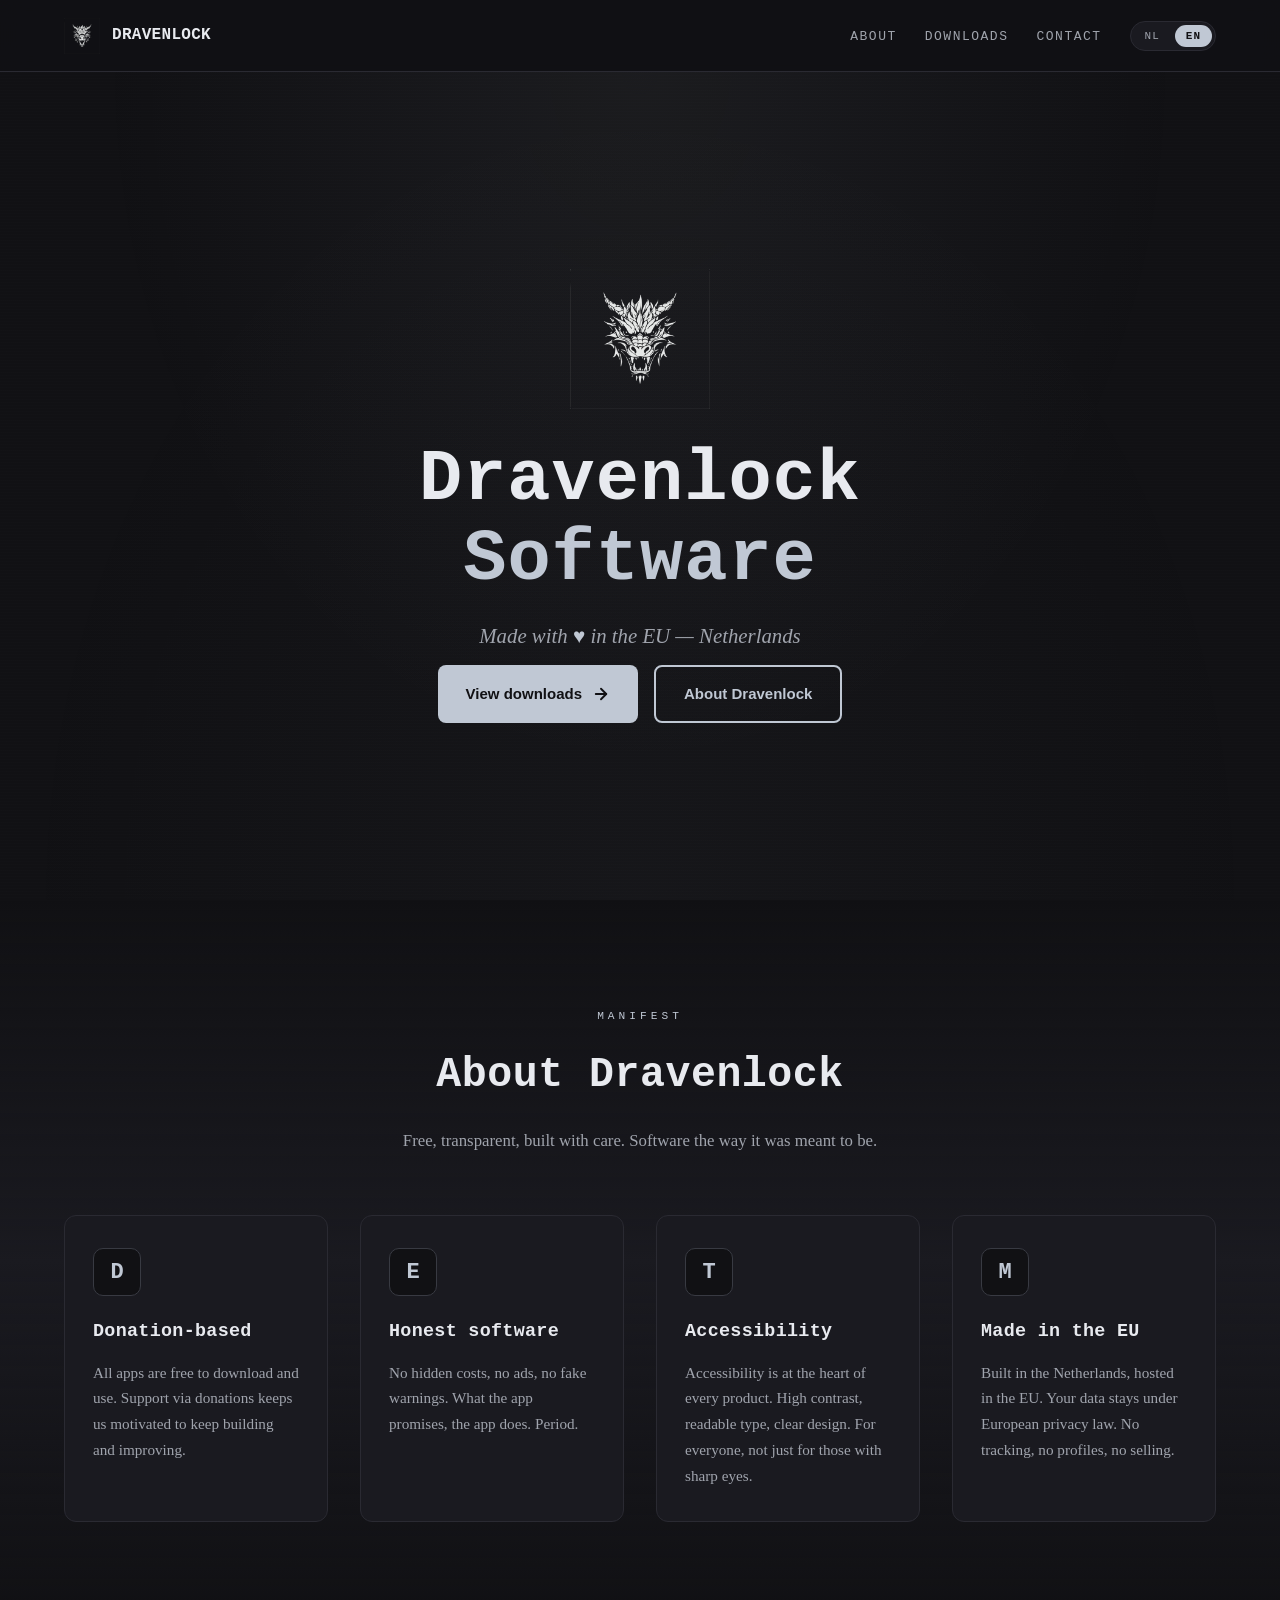
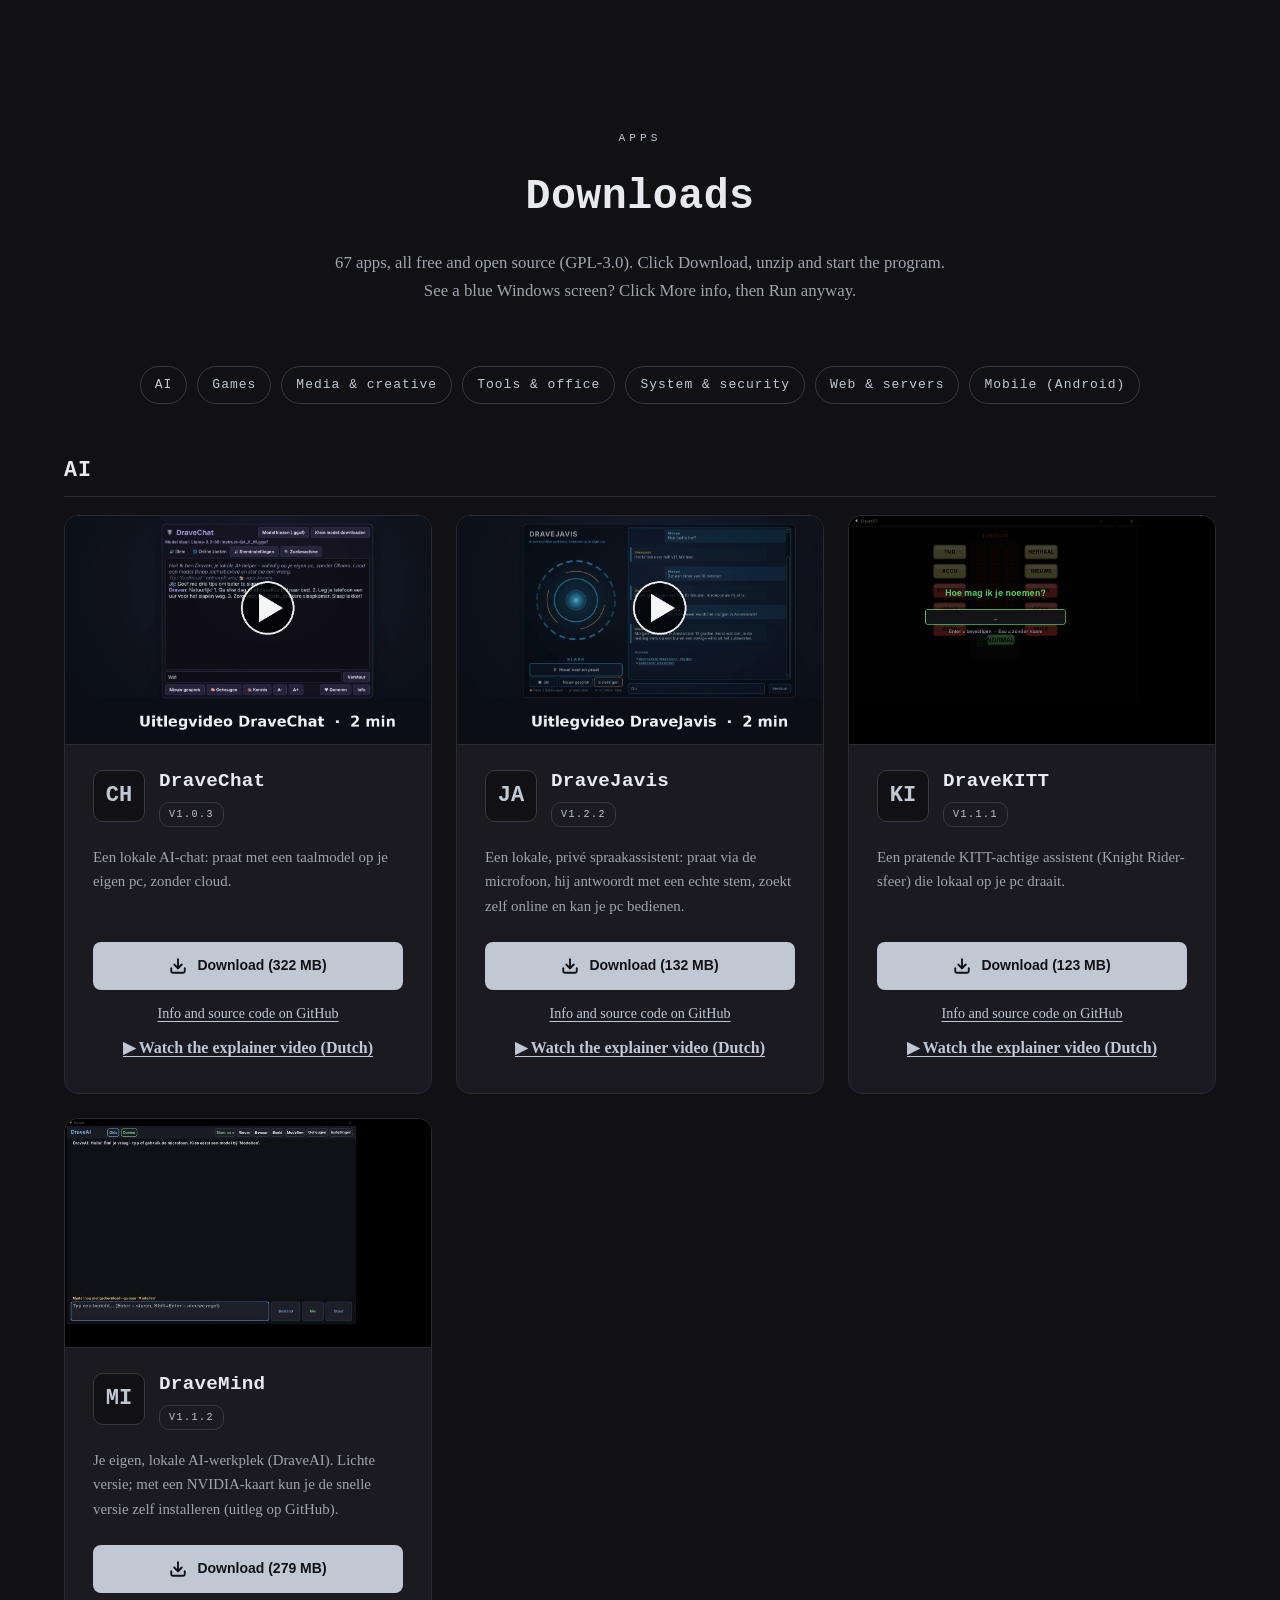
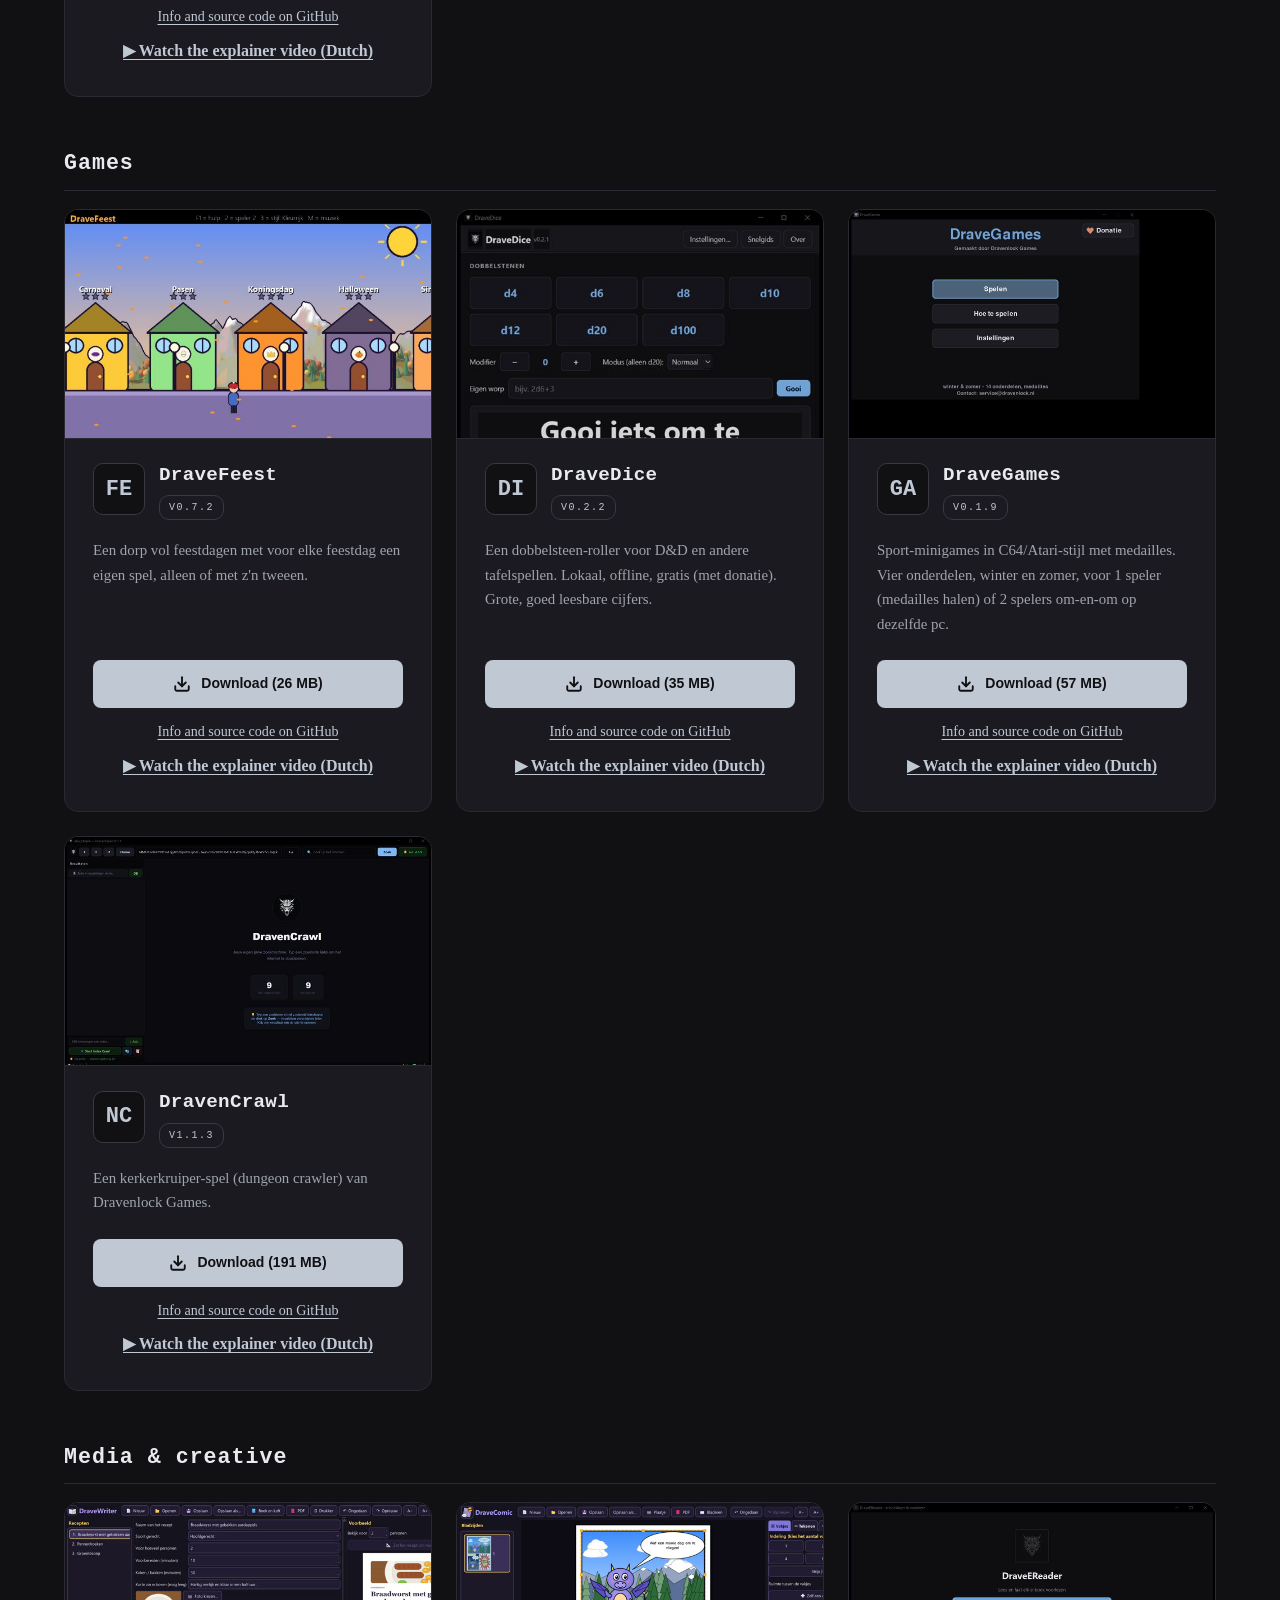
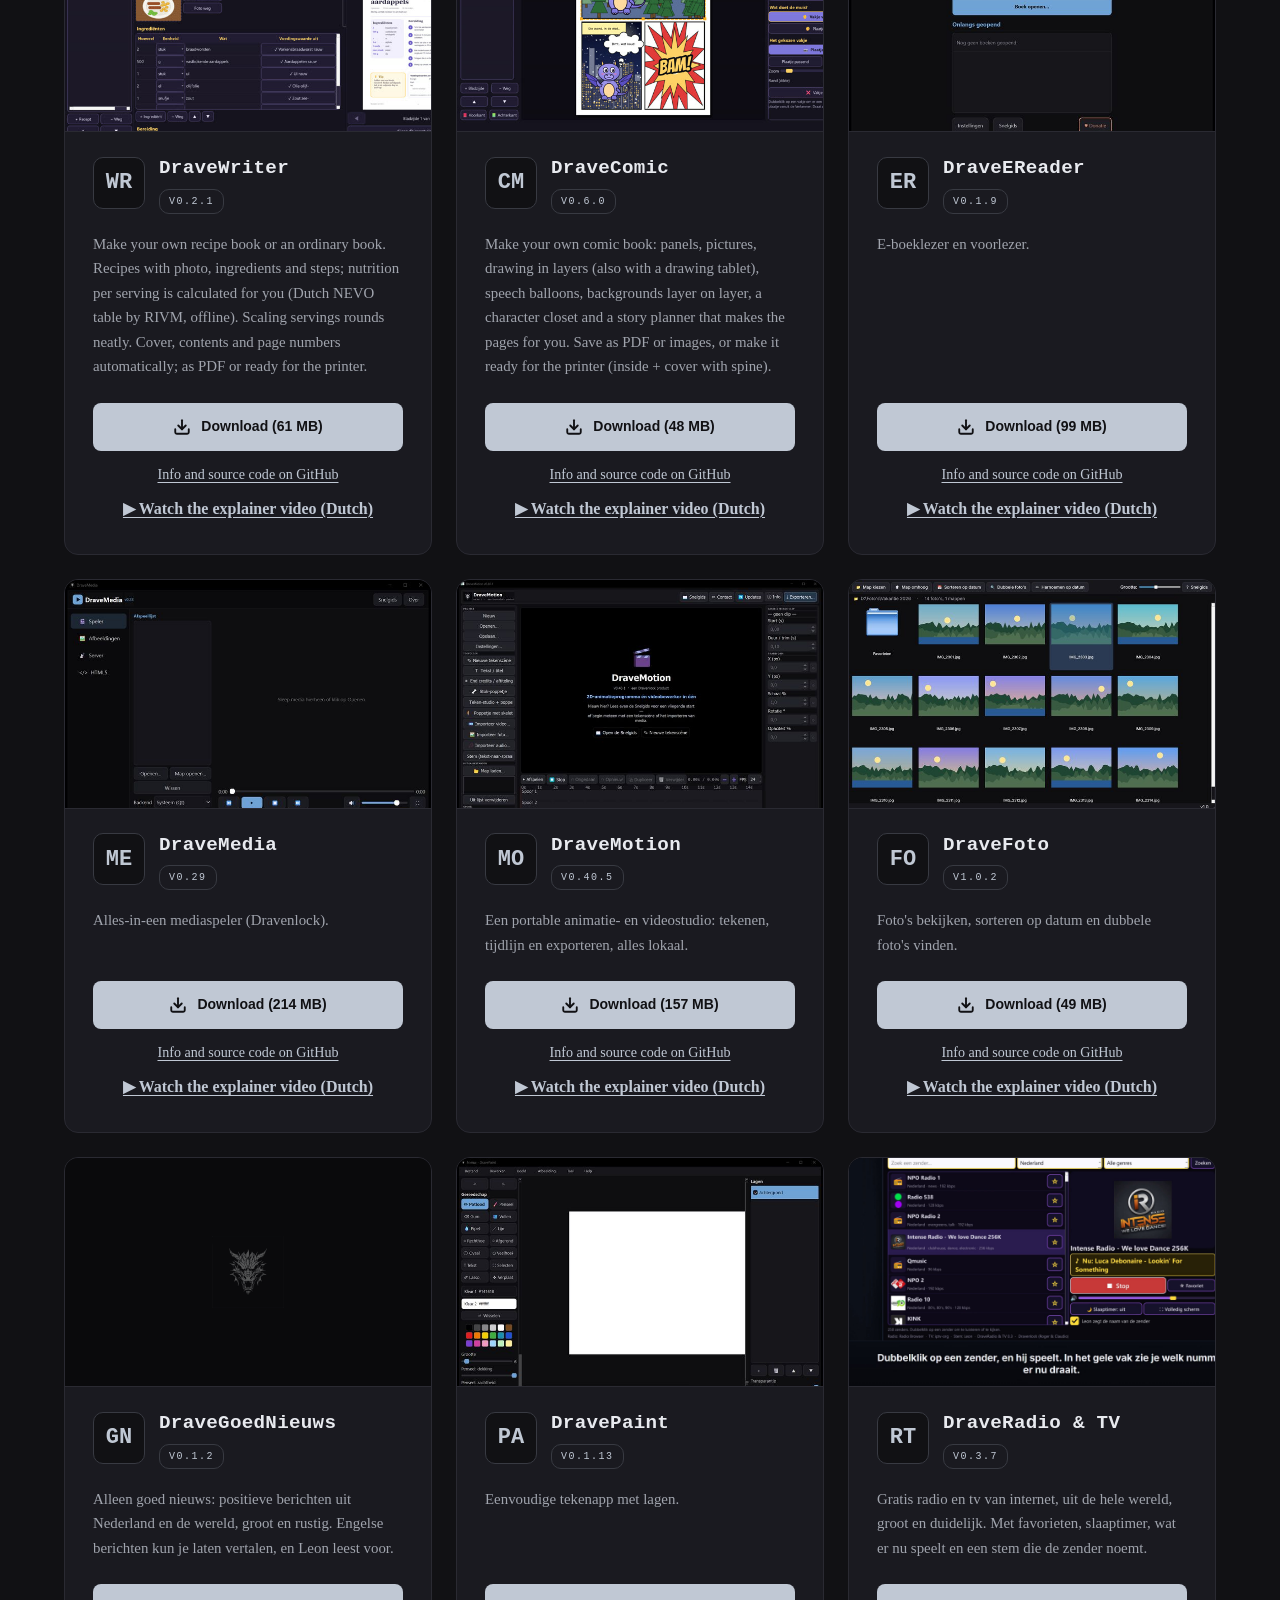
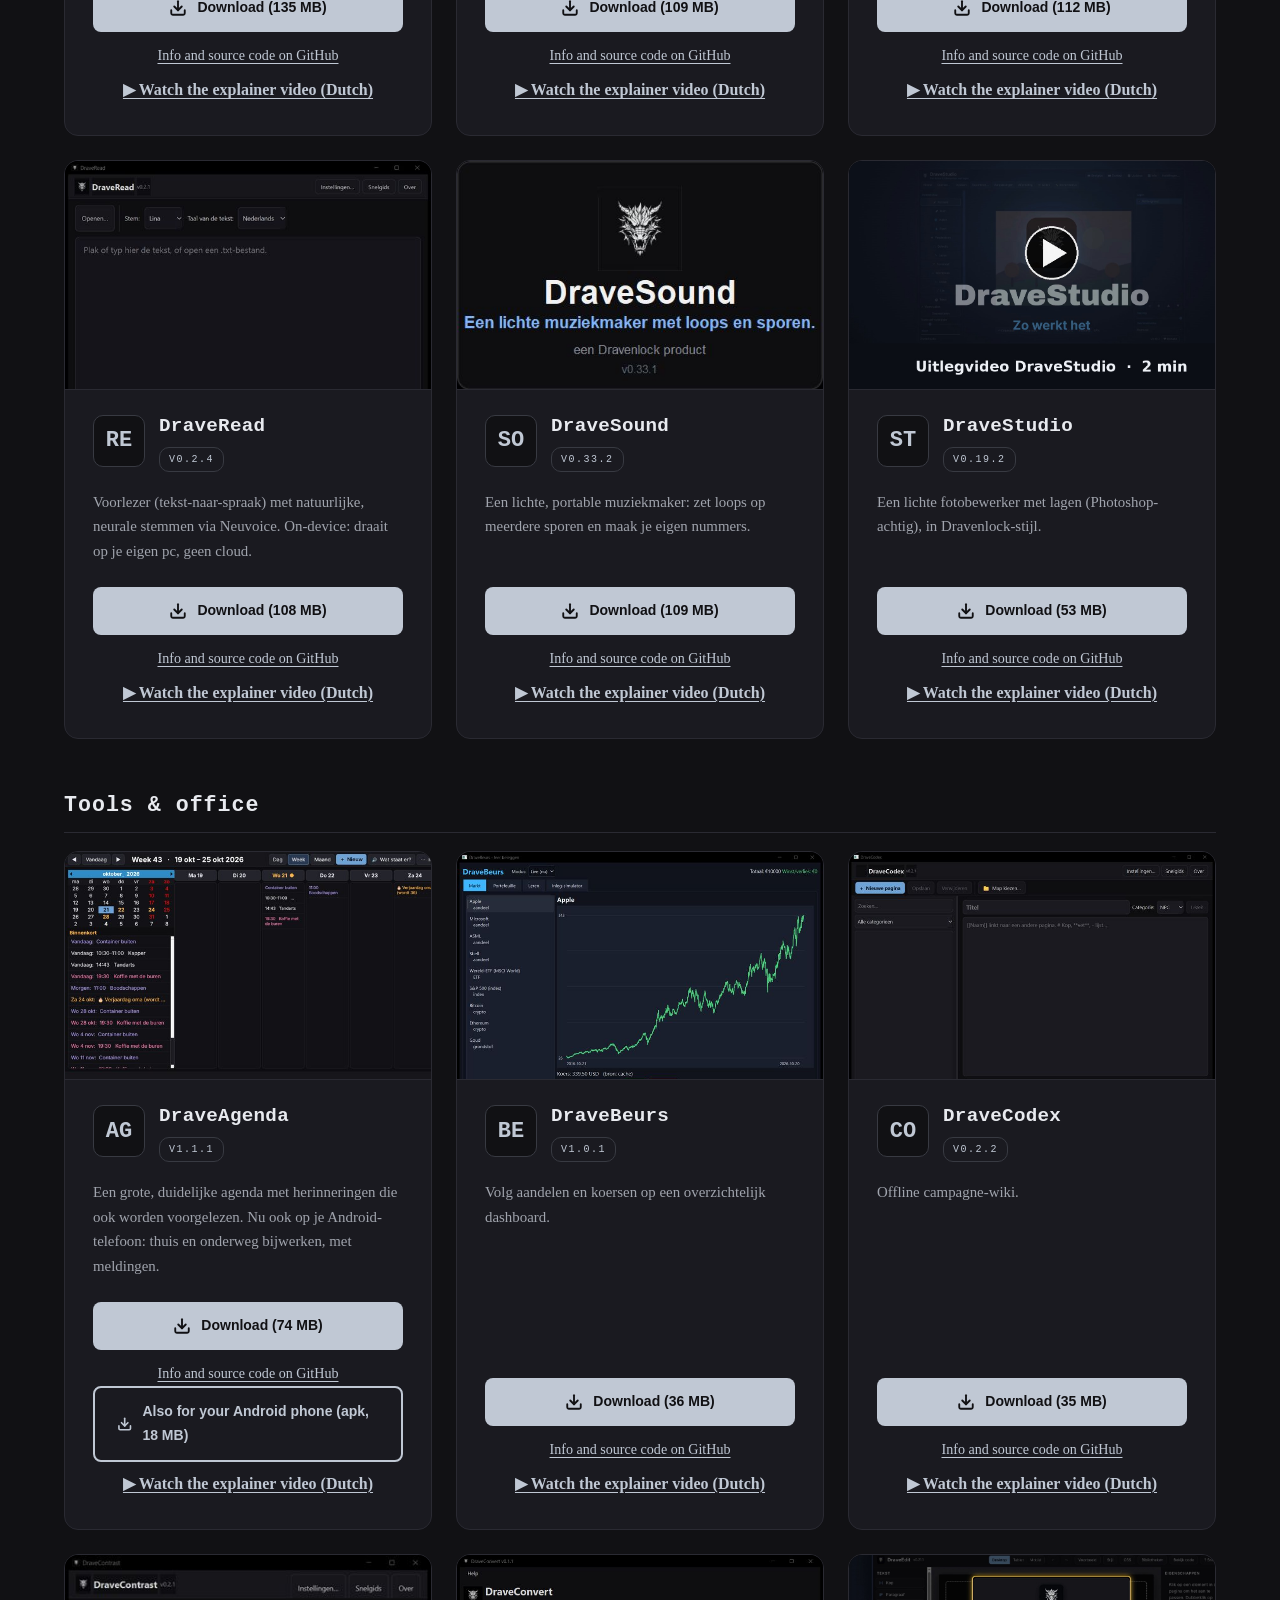
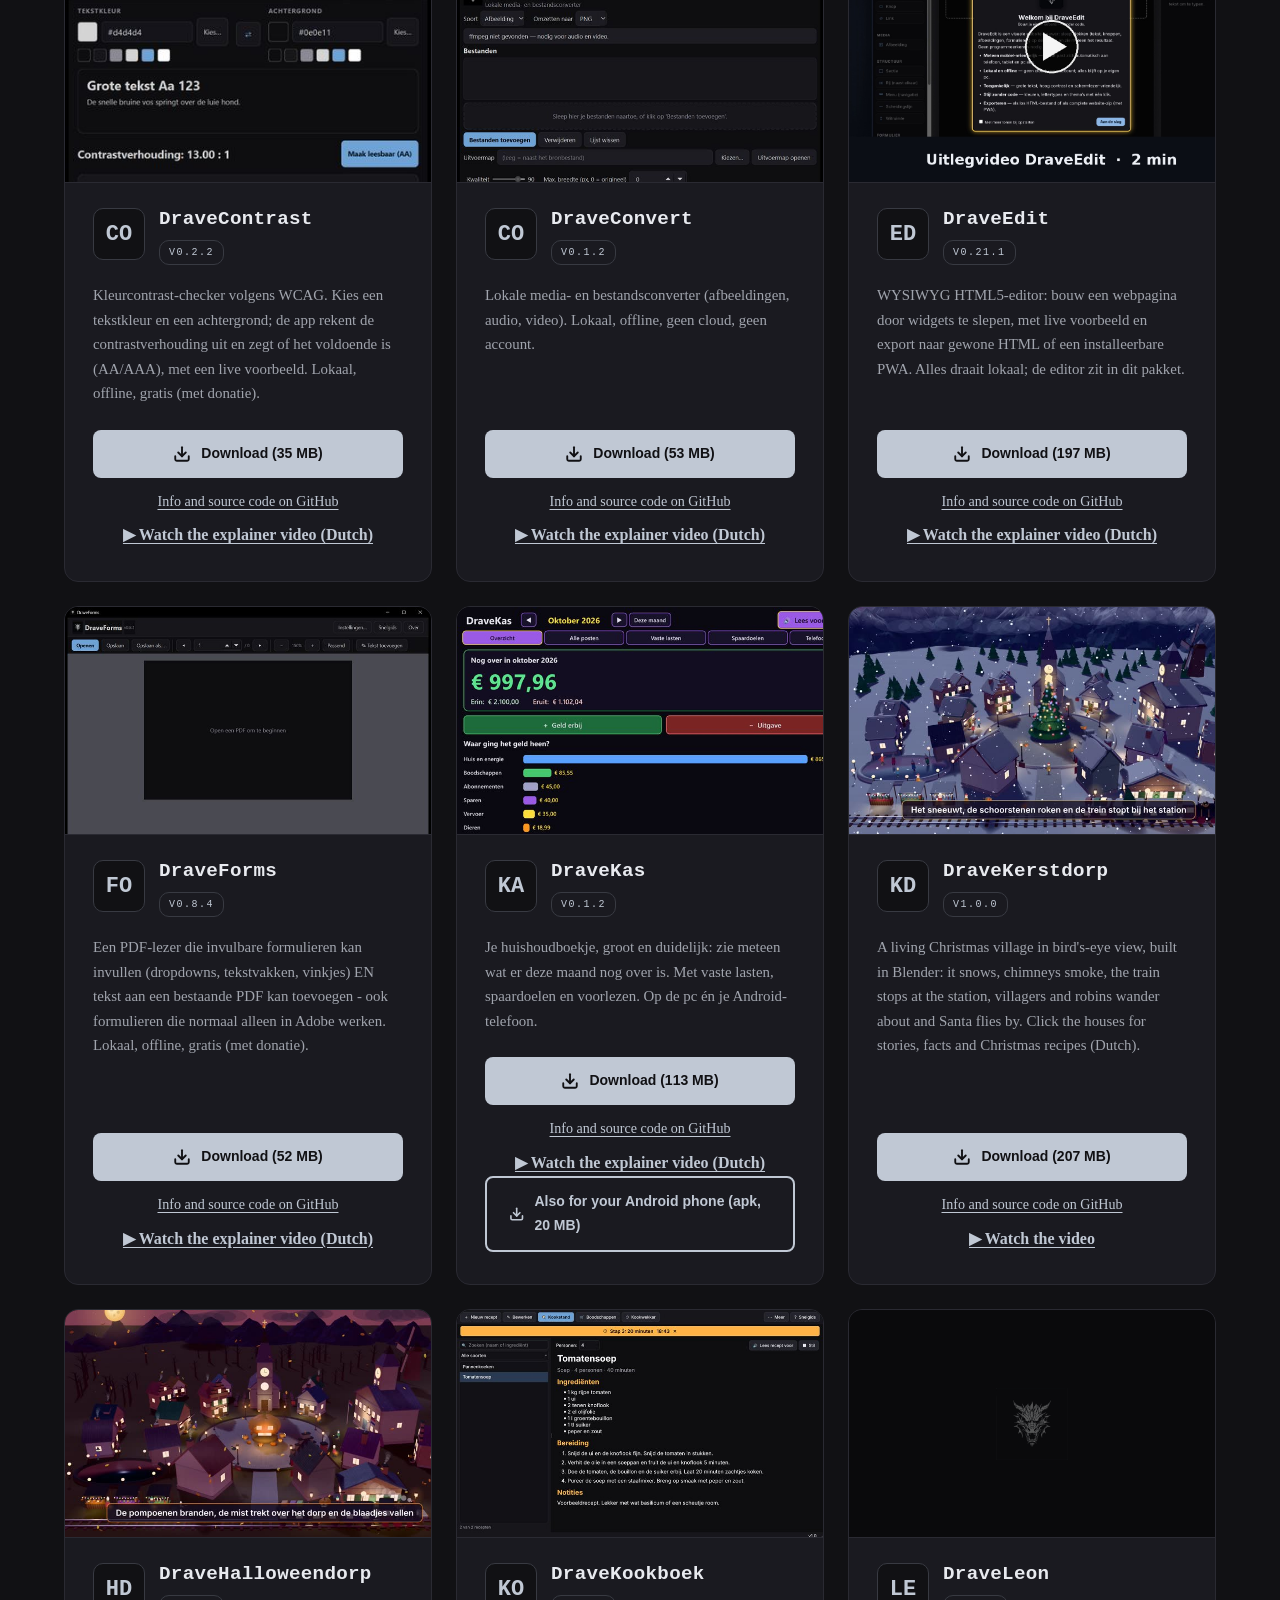
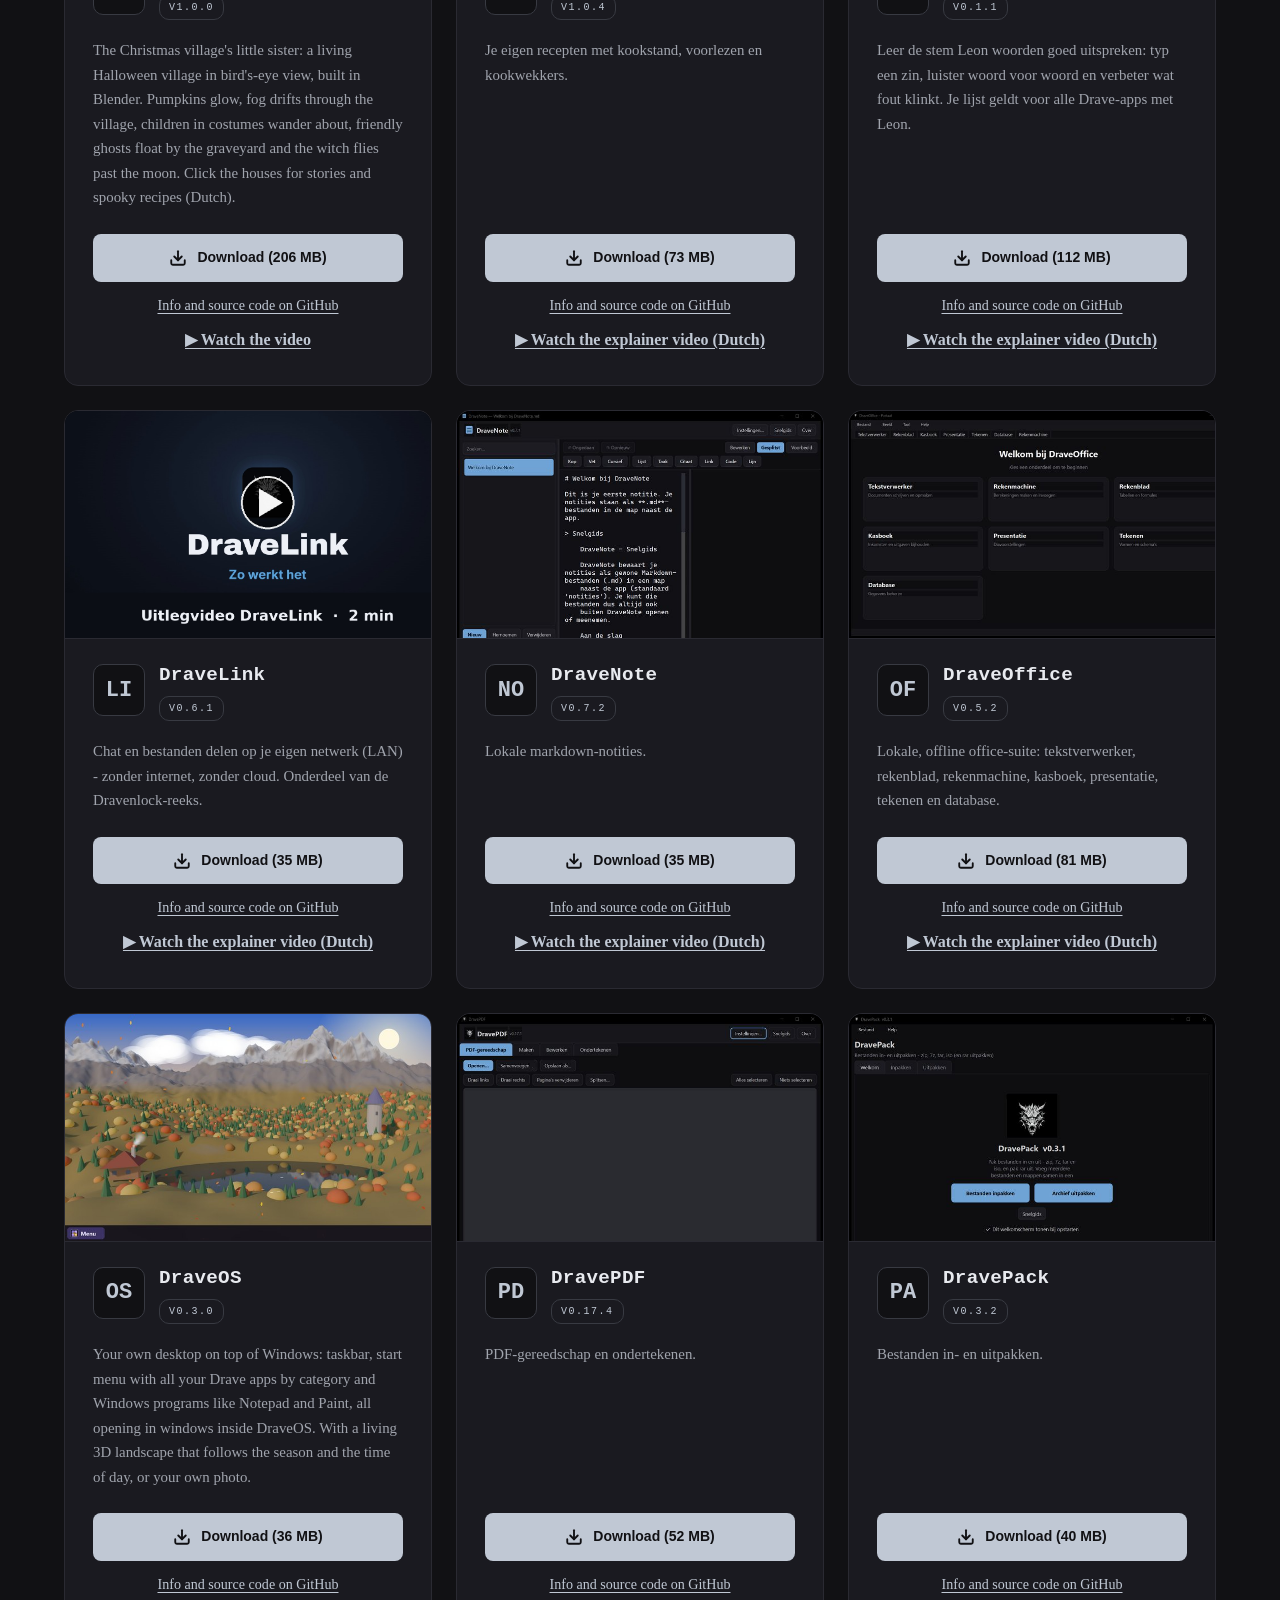
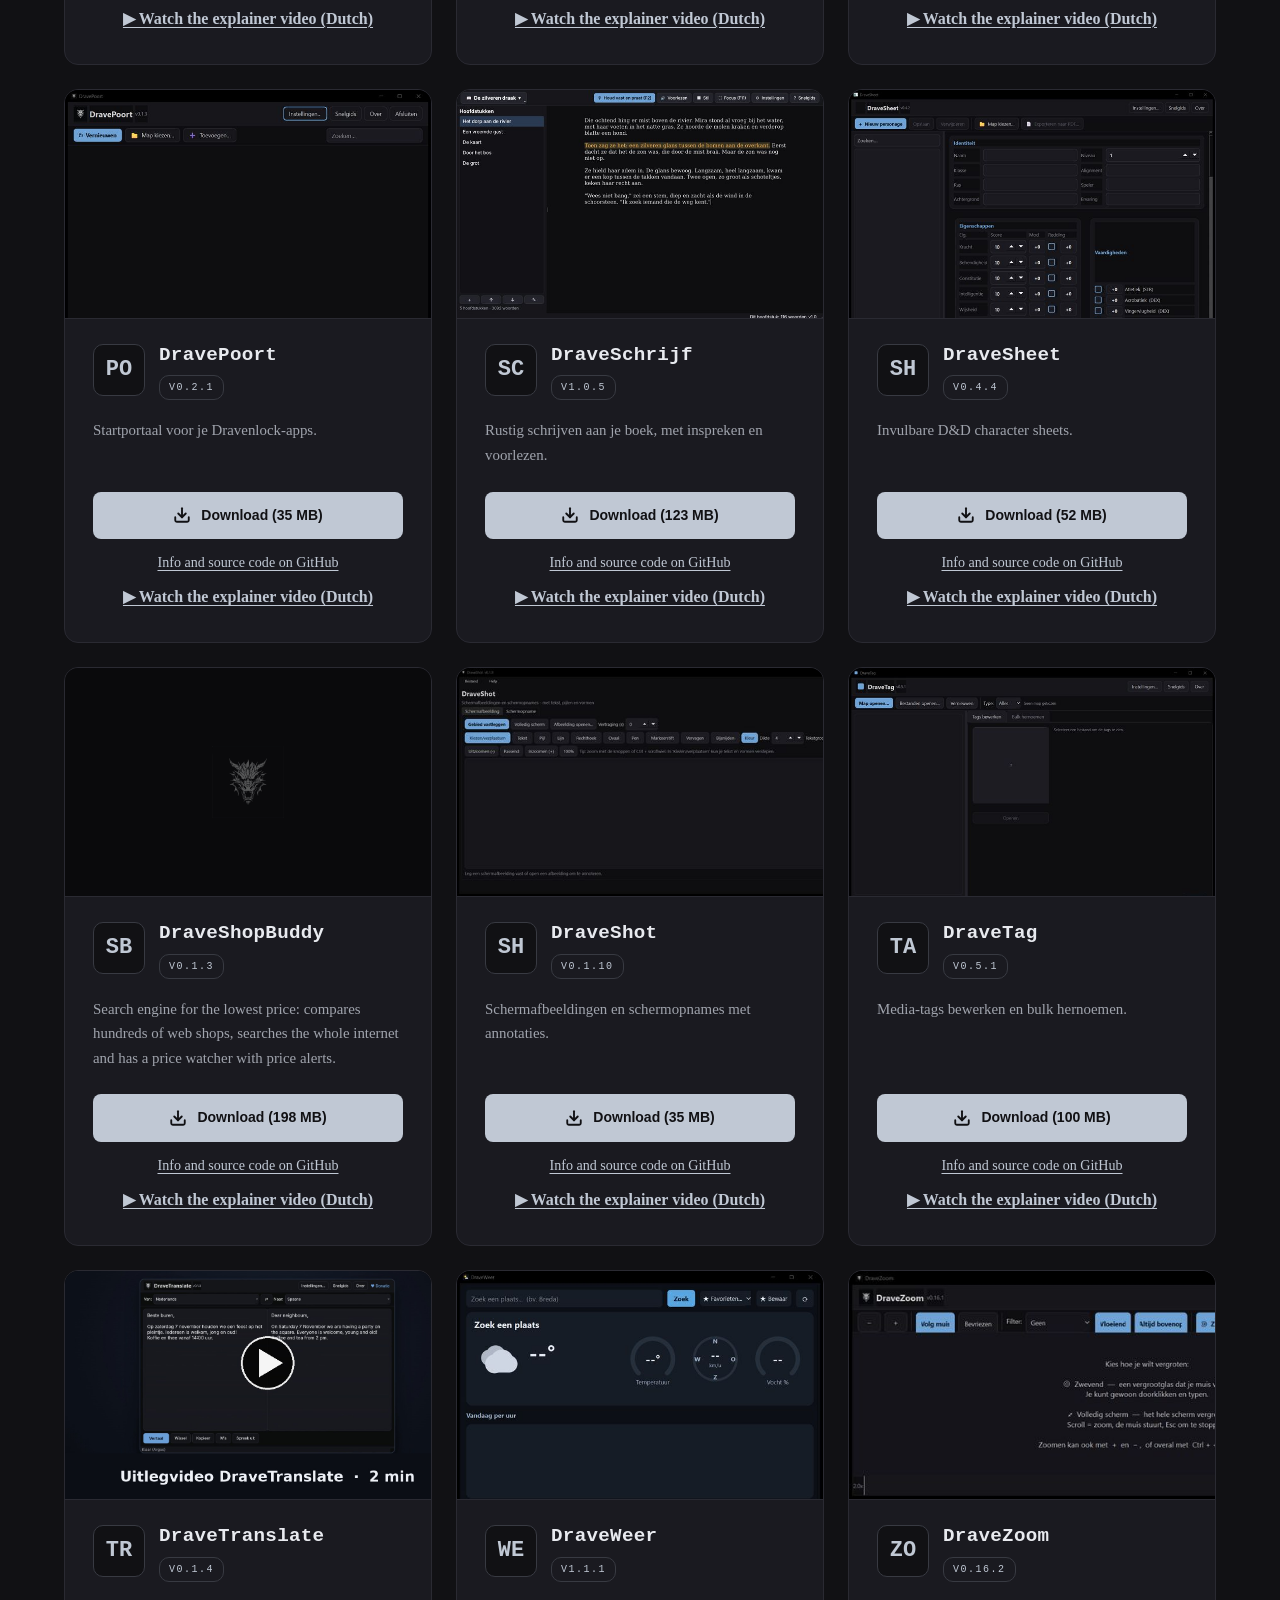
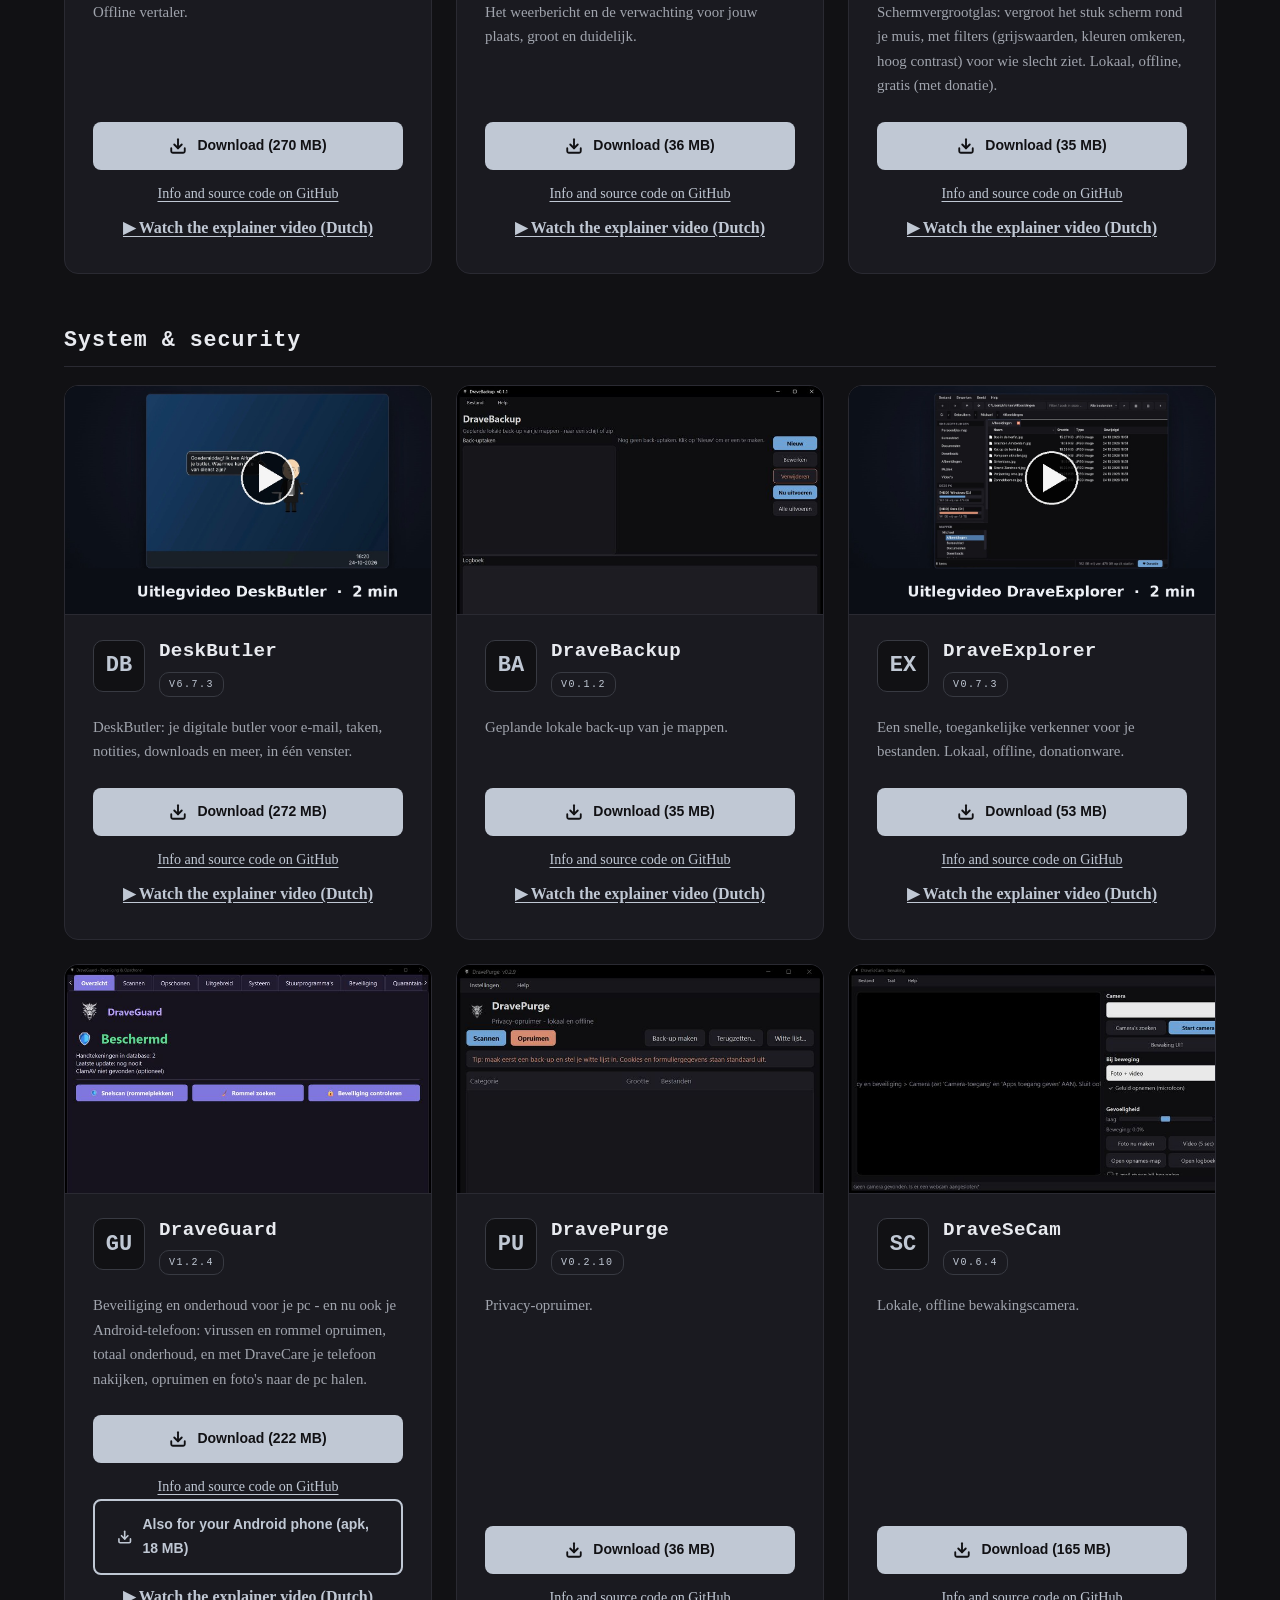
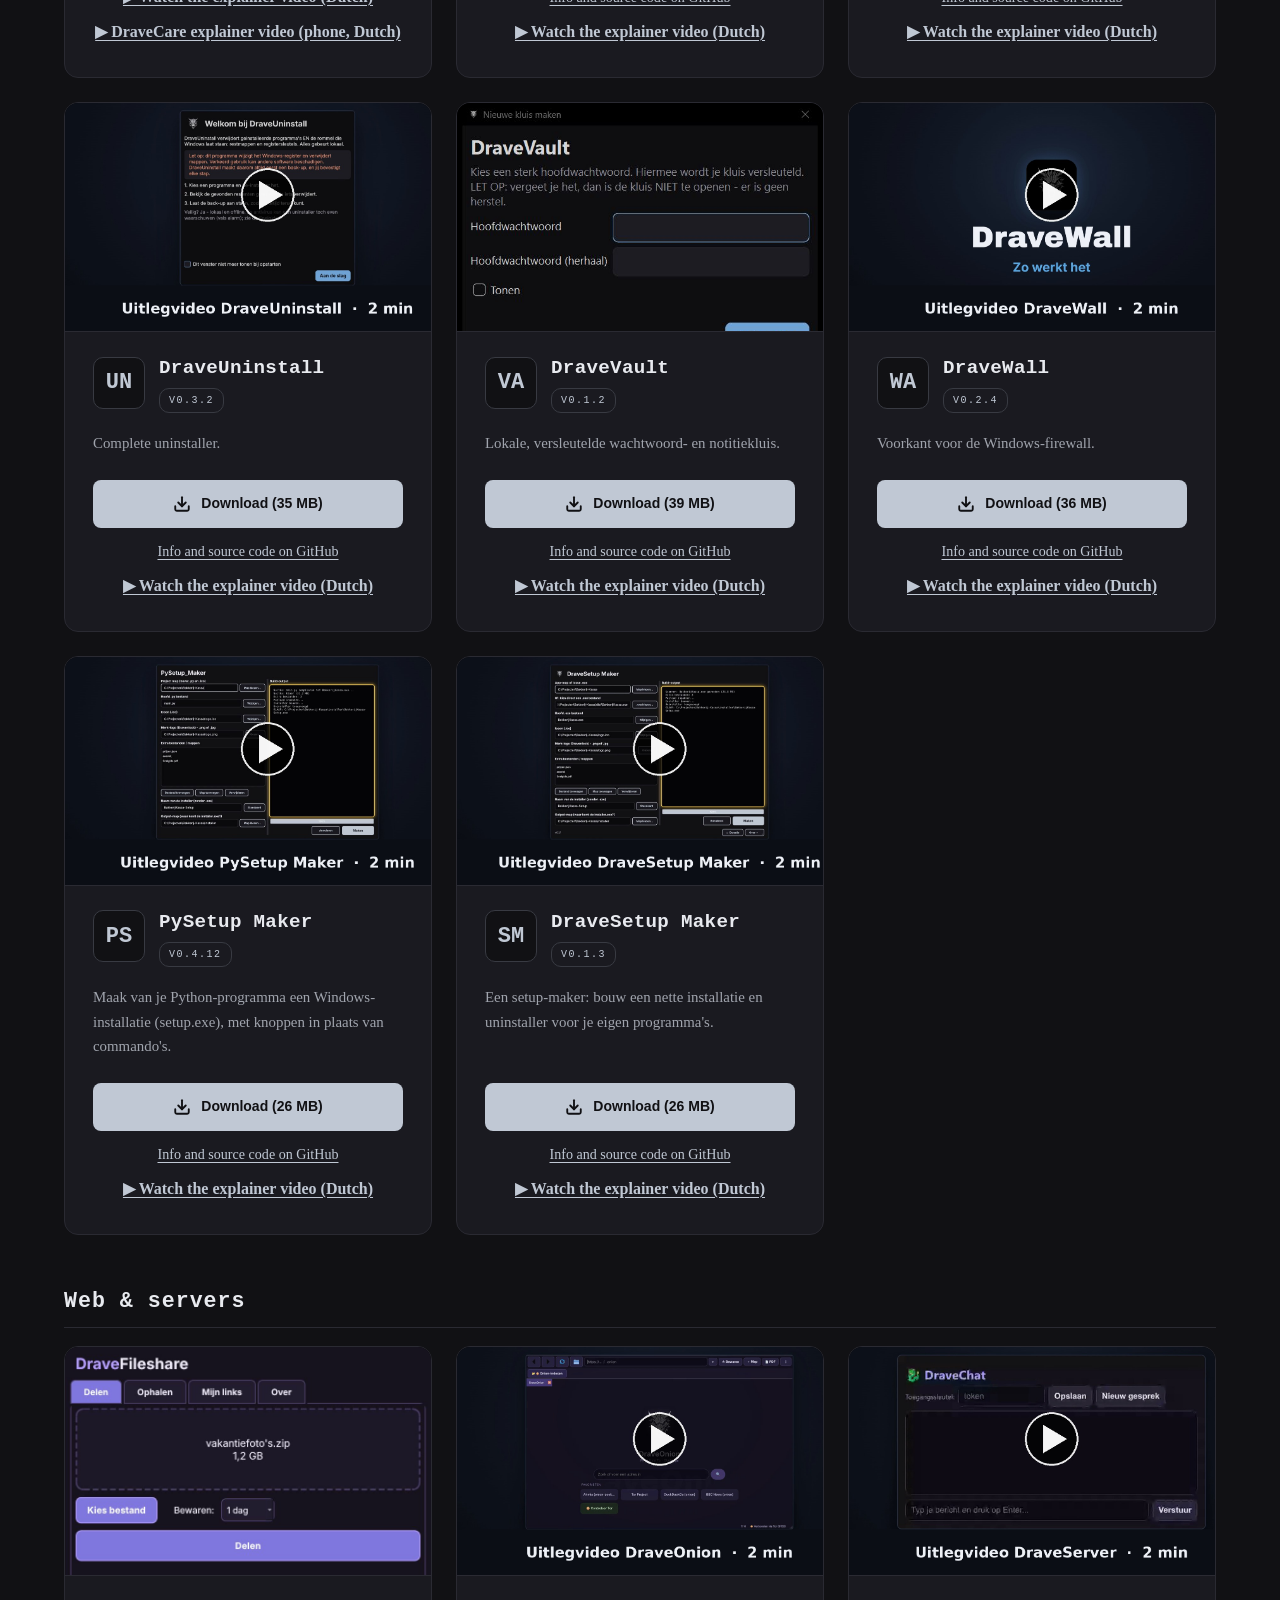
==== commit e96978d4: "Site: DraveFileshare 1.0.0 toegevoegd (Web en servers, met Android-apk), 67 apps (sw 1.9.26) Co-Auth" ====
--- a/index.html
+++ b/index.html
@@ -146,9 +146,9 @@
         <div class="section-header reveal">
             <span class="section-tag">Apps</span>
             <h2 data-nl="Downloads" data-en="Downloads">Downloads</h2>
-            <p data-nl="66 apps, allemaal gratis en open source (GPL-3.0). Klik op Download, pak de zip uit en start het programma. Zie je een blauw scherm van Windows? Klik op Meer informatie en dan Toch uitvoeren."
-               data-en="66 apps, all free and open source (GPL-3.0). Click Download, unzip and start the program. See a blue Windows screen? Click More info, then Run anyway.">
-                66 apps, allemaal gratis en open source (GPL-3.0). Klik op Download, pak de zip uit en start het programma. Zie je een blauw scherm van Windows? Klik op Meer informatie en dan Toch uitvoeren.
+            <p data-nl="67 apps, allemaal gratis en open source (GPL-3.0). Klik op Download, pak de zip uit en start het programma. Zie je een blauw scherm van Windows? Klik op Meer informatie en dan Toch uitvoeren."
+               data-en="67 apps, all free and open source (GPL-3.0). Click Download, unzip and start the program. See a blue Windows screen? Click More info, then Run anyway.">
+                67 apps, allemaal gratis en open source (GPL-3.0). Klik op Download, pak de zip uit en start het programma. Zie je een blauw scherm van Windows? Klik op Meer informatie en dan Toch uitvoeren.
             </p>
         </div>
 
@@ -813,6 +813,17 @@
         </div>
         <h3 class="dl-cat" id="cat-web" data-nl="Web en servers" data-en="Web &amp; servers">Web en servers</h3>
         <div class="downloads-grid">
+          <article class="download-card reveal">
+            <img class="dl-shot" src="img/apps/DraveFileshare.jpg" alt="Schermafbeelding van DraveFileshare" loading="lazy">
+            <div class="download-card-header">
+              <div class="download-card-icon">FS</div>
+              <div><h3>DraveFileshare</h3><span class="tag">v1.0.0</span></div>
+            </div>
+            <p data-nl="Stuur bestanden tot 2 GB naar iedereen met een link die maar één keer werkt. Versleuteld op je eigen pc of telefoon; de server ziet alleen onleesbare stukjes. De ontvanger heeft alleen een browser nodig. Na het ophalen of na de gekozen tijd (1 uur tot 7 dagen) wordt alles gewist. Met Android-app." data-en="Send files up to 2 GB to anyone with a link that works only once. Encrypted on your own pc or phone; the server only sees unreadable pieces. The receiver only needs a browser. After download or the chosen time (1 hour to 7 days) everything is deleted. Includes an Android app.">Stuur bestanden tot 2 GB naar iedereen met een link die maar één keer werkt. Versleuteld op je eigen pc of telefoon; de server ziet alleen onleesbare stukjes. De ontvanger heeft alleen een browser nodig. Na het ophalen of na de gekozen tijd (1 uur tot 7 dagen) wordt alles gewist. Met Android-app.</p>
+            <a href="https://github.com/mbrv4ever/DraveFileshare/releases/download/v1.0.0/DraveFileshare-1.0.0-Windows.zip" class="btn btn-primary"><svg class="btn-icon" viewBox="0 0 24 24" fill="none" stroke="currentColor" stroke-width="2.5" stroke-linecap="round" stroke-linejoin="round"><path d="M21 15v4a2 2 0 0 1-2 2H5a2 2 0 0 1-2-2v-4"></path><polyline points="7 10 12 15 17 10"></polyline><line x1="12" y1="15" x2="12" y2="3"></line></svg><span data-nl="Download (41 MB)" data-en="Download (41 MB)">Download (41 MB)</span></a>
+            <a href="https://github.com/mbrv4ever/DraveFileshare/releases/download/v1.0.0/DraveFileshare-Android-1.0.2.apk" class="dl-src" data-nl="Android-app (apk, 17 MB)" data-en="Android app (apk, 17 MB)">Android-app (apk, 17 MB)</a>
+            <a href="https://github.com/mbrv4ever/DraveFileshare" class="dl-src" target="_blank" rel="noopener" data-nl="Uitleg en broncode op GitHub" data-en="Info and source code on GitHub">Uitleg en broncode op GitHub</a>
+          </article>
           <article class="download-card reveal">
             <img class="dl-shot" src="video/DraveOnion.jpg" alt="Schermafbeelding van DraveOnion" loading="lazy">
             <div class="download-card-header">
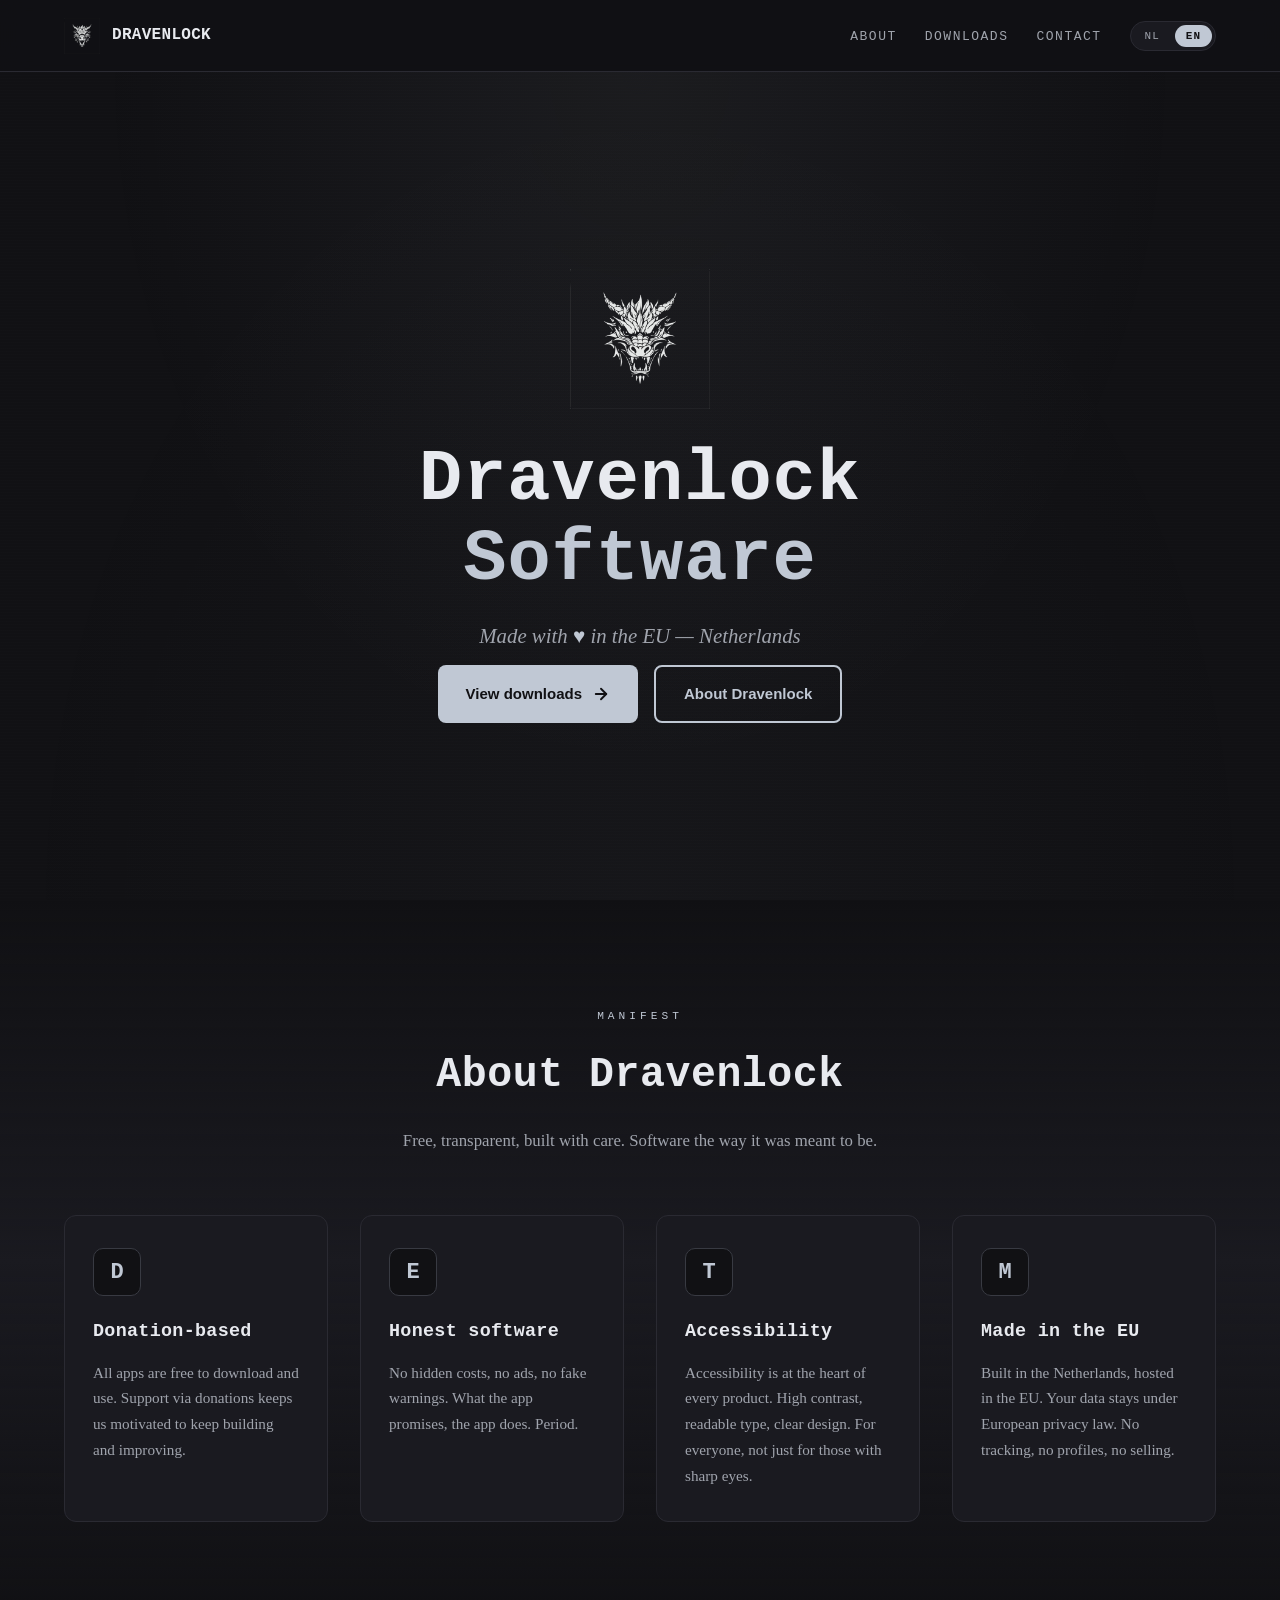
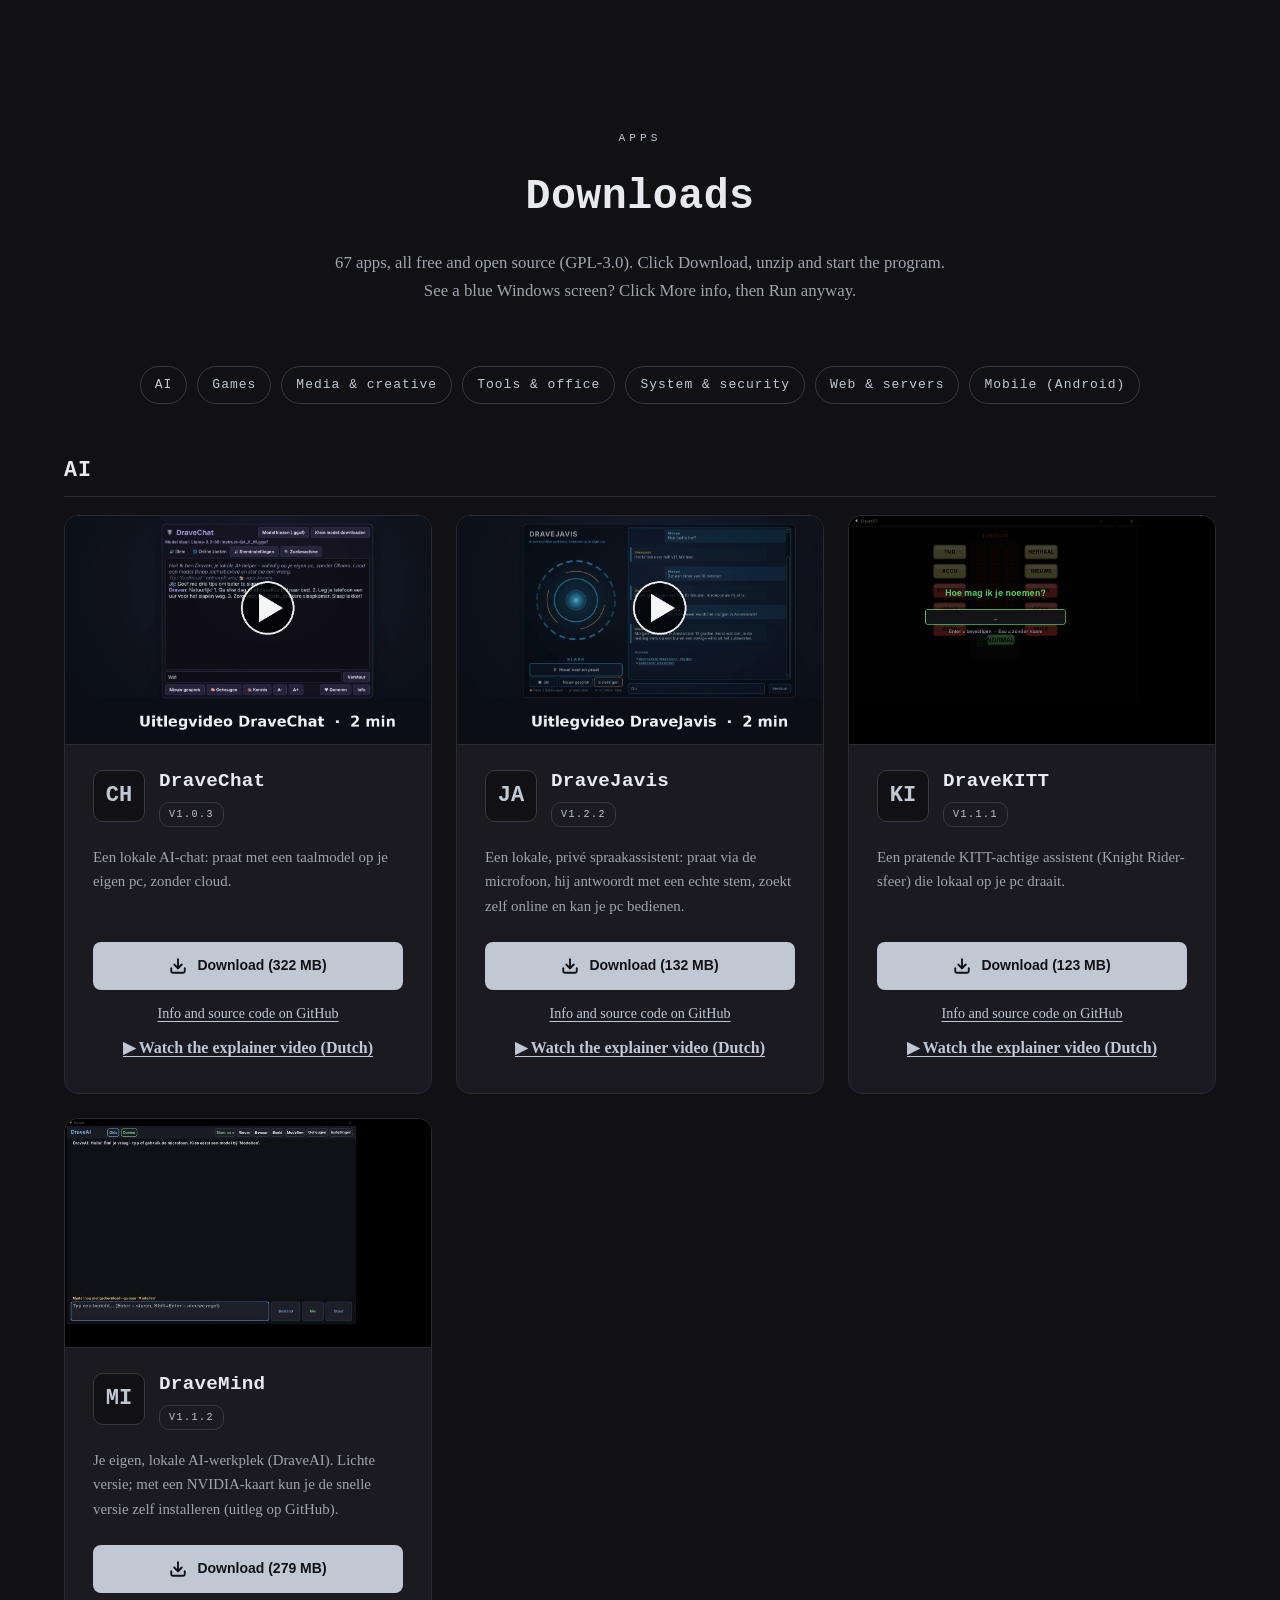
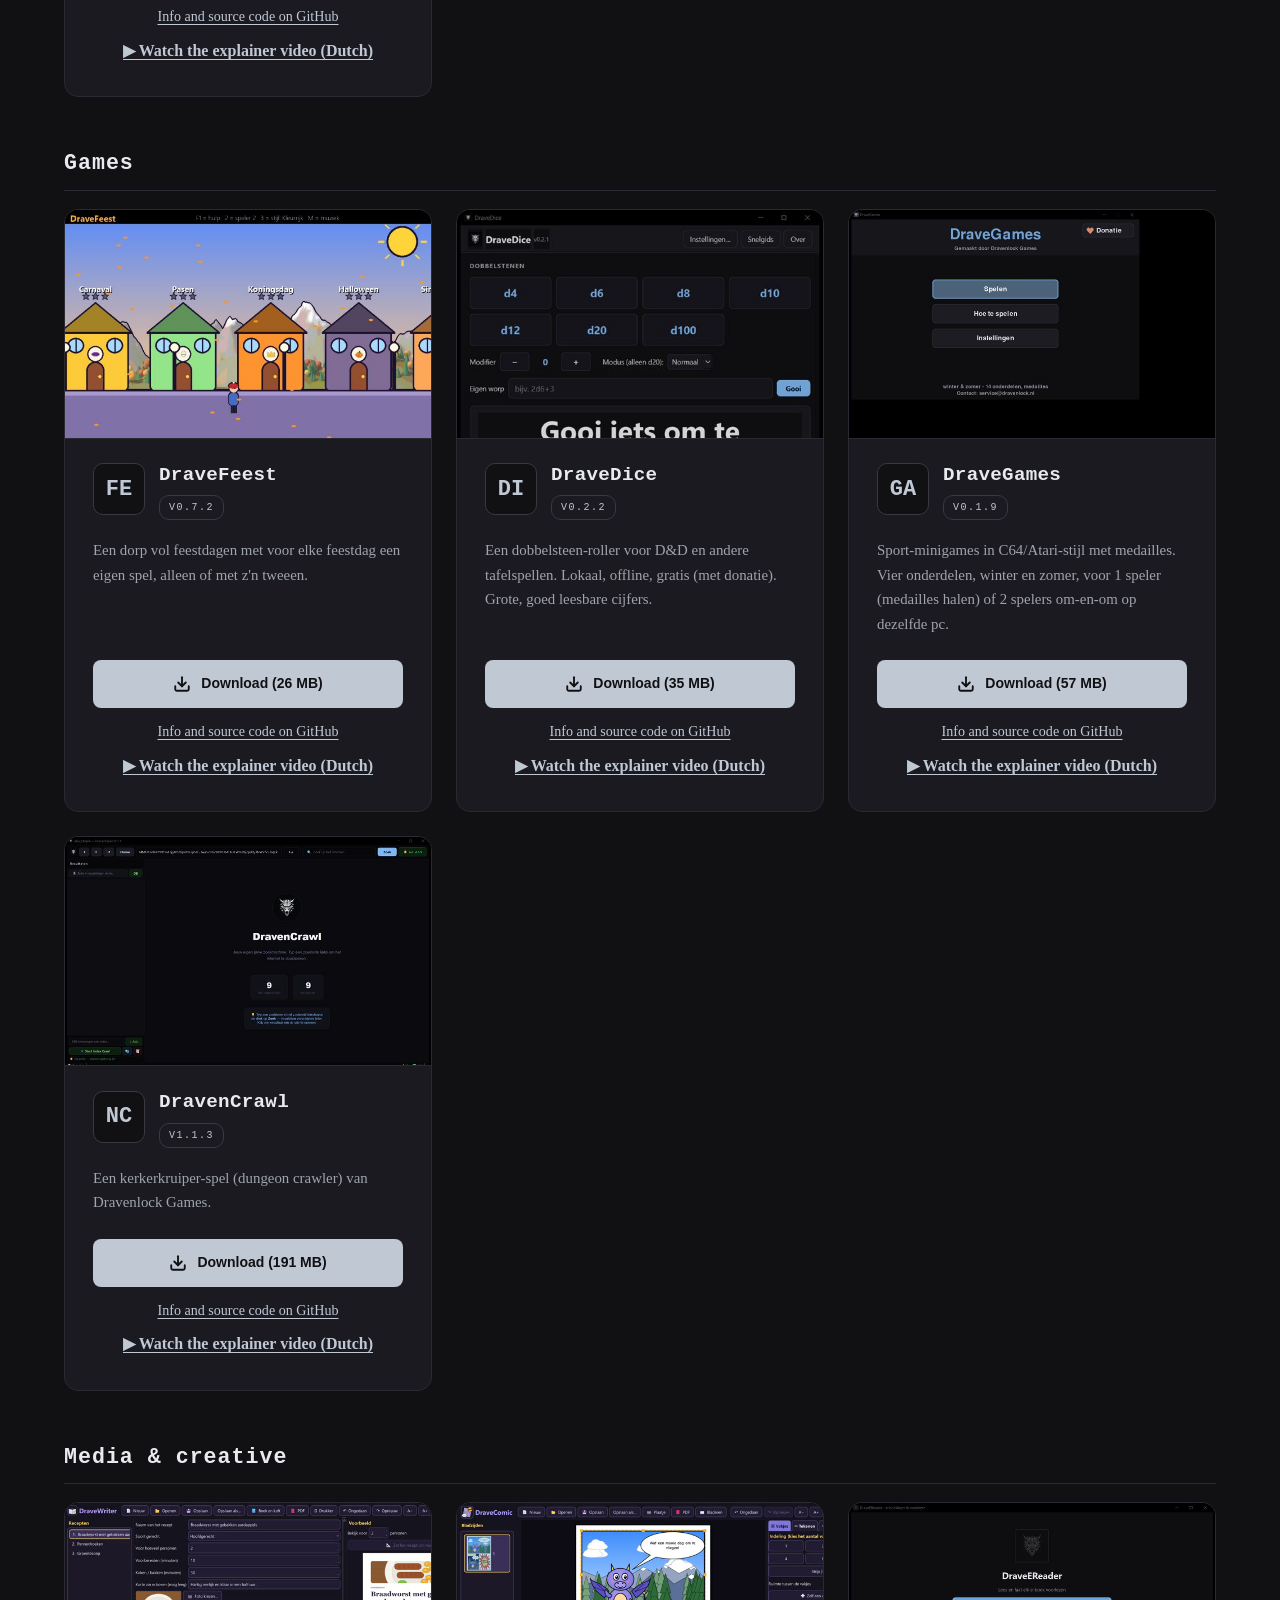
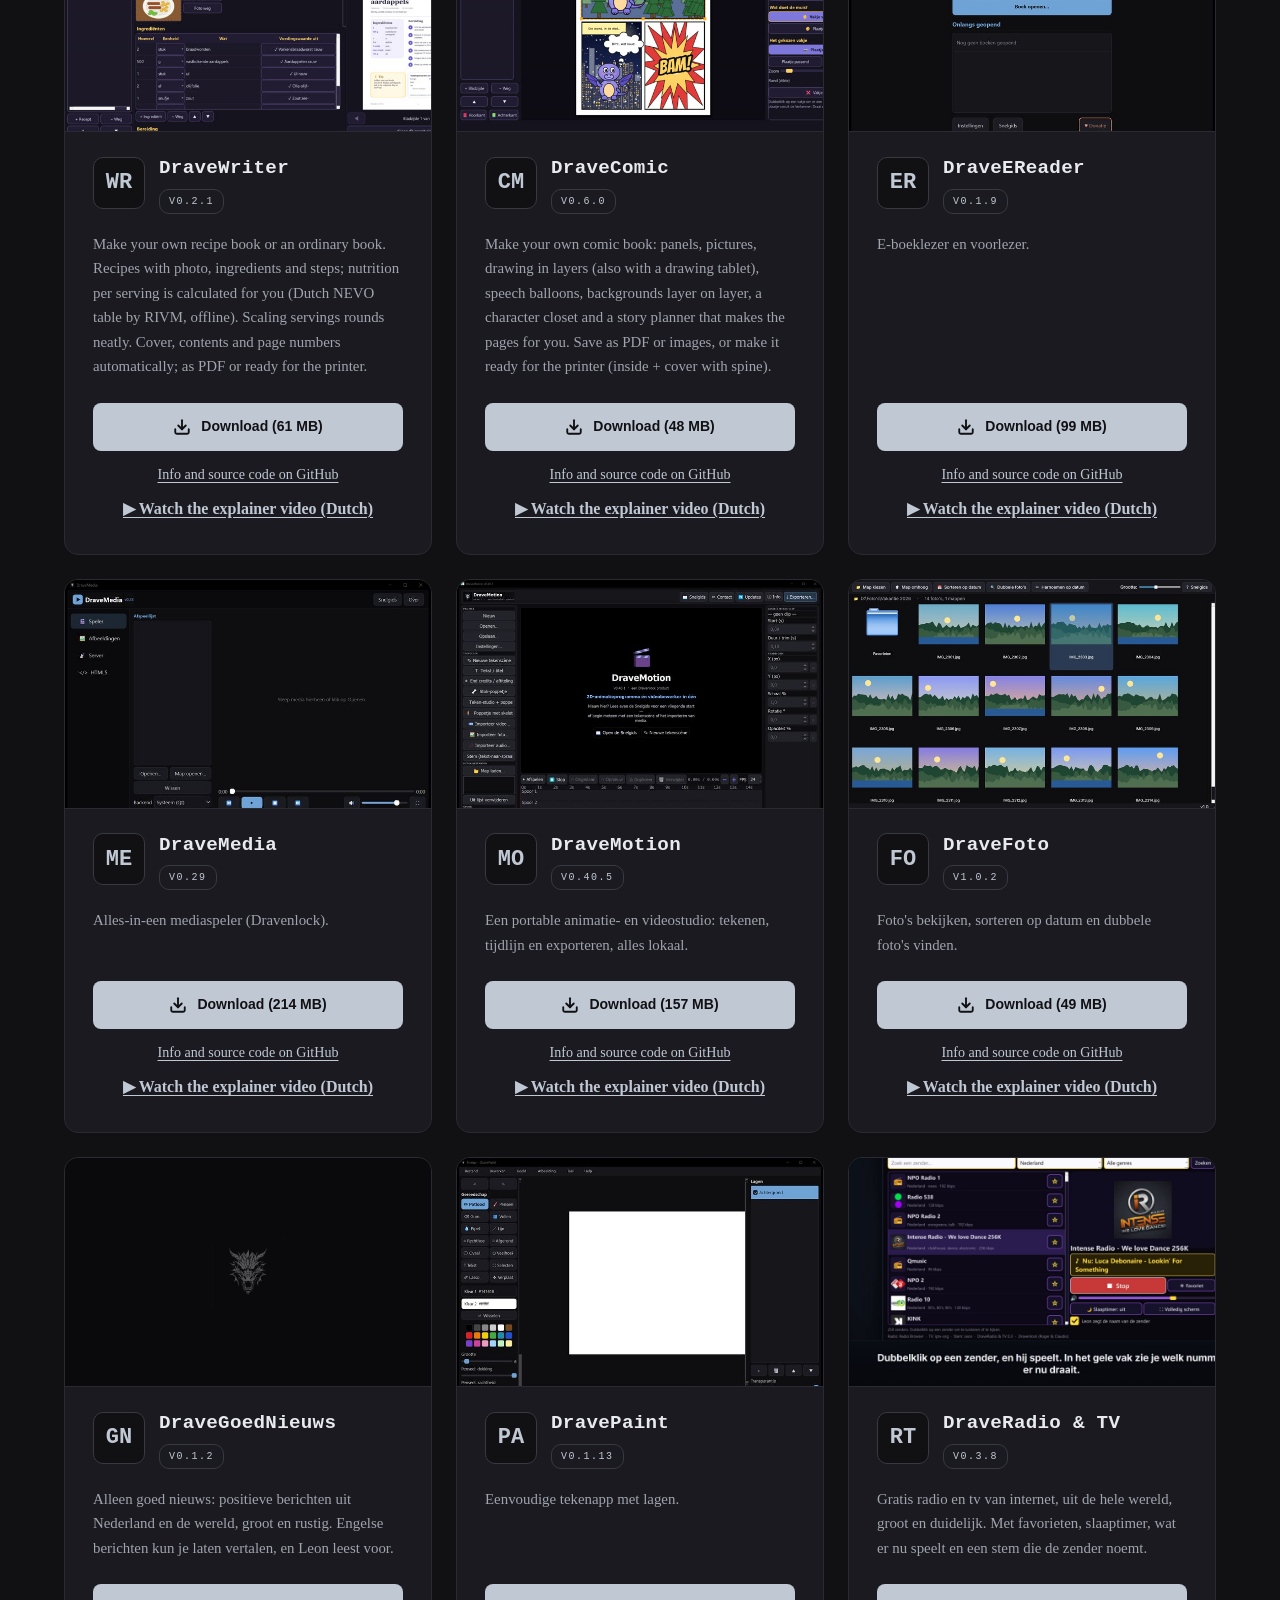
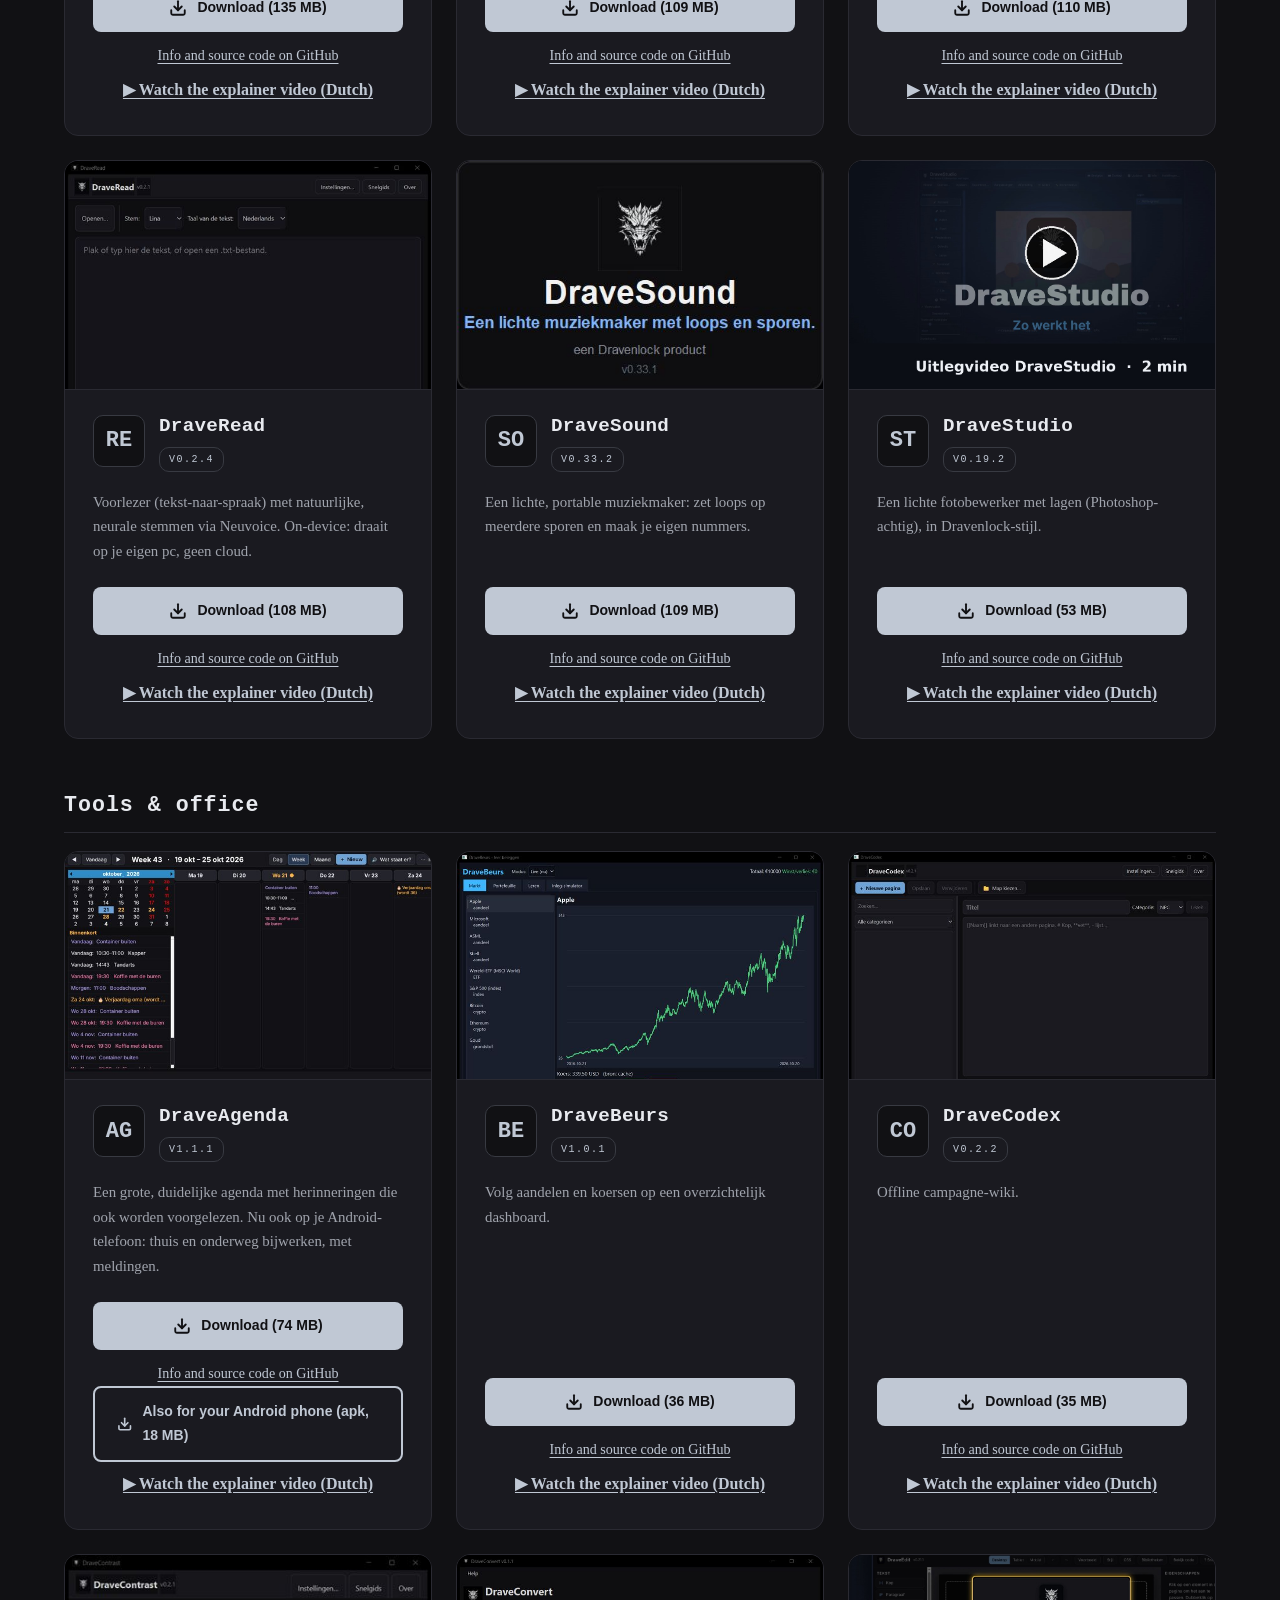
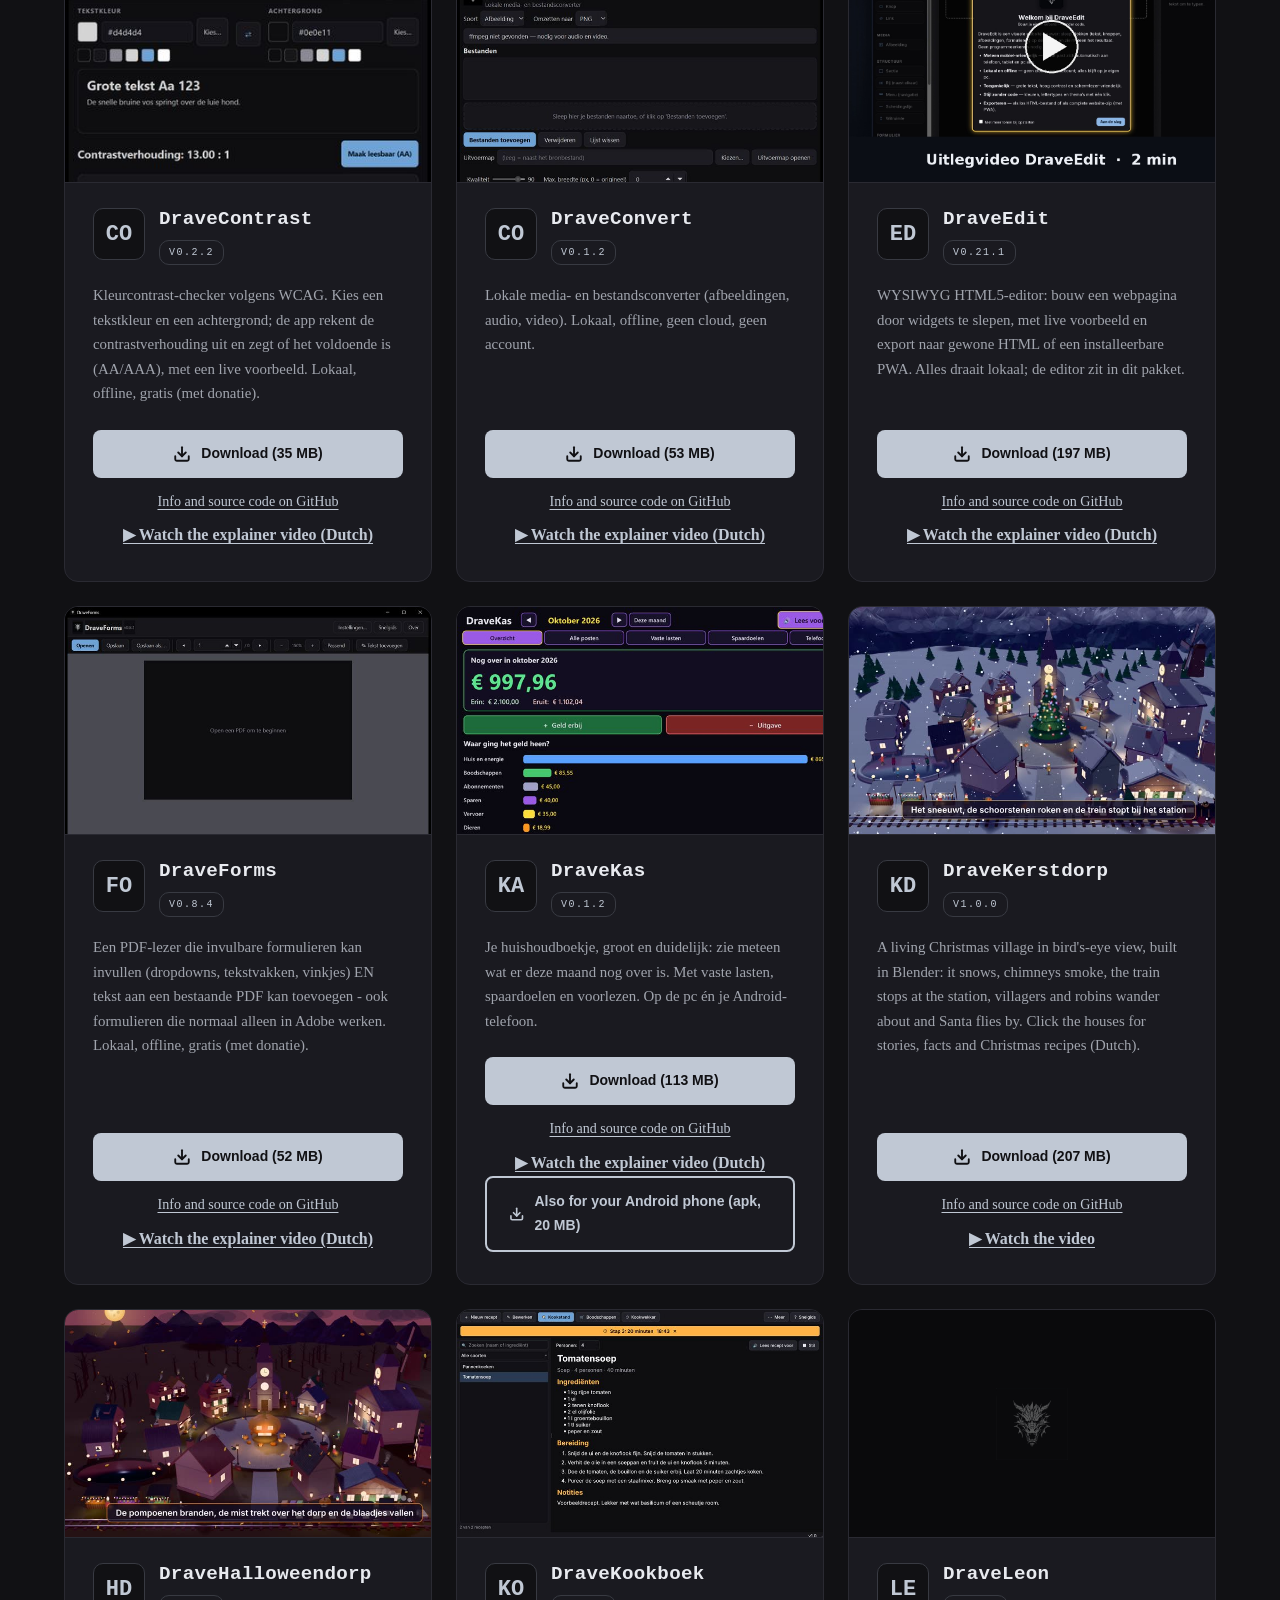
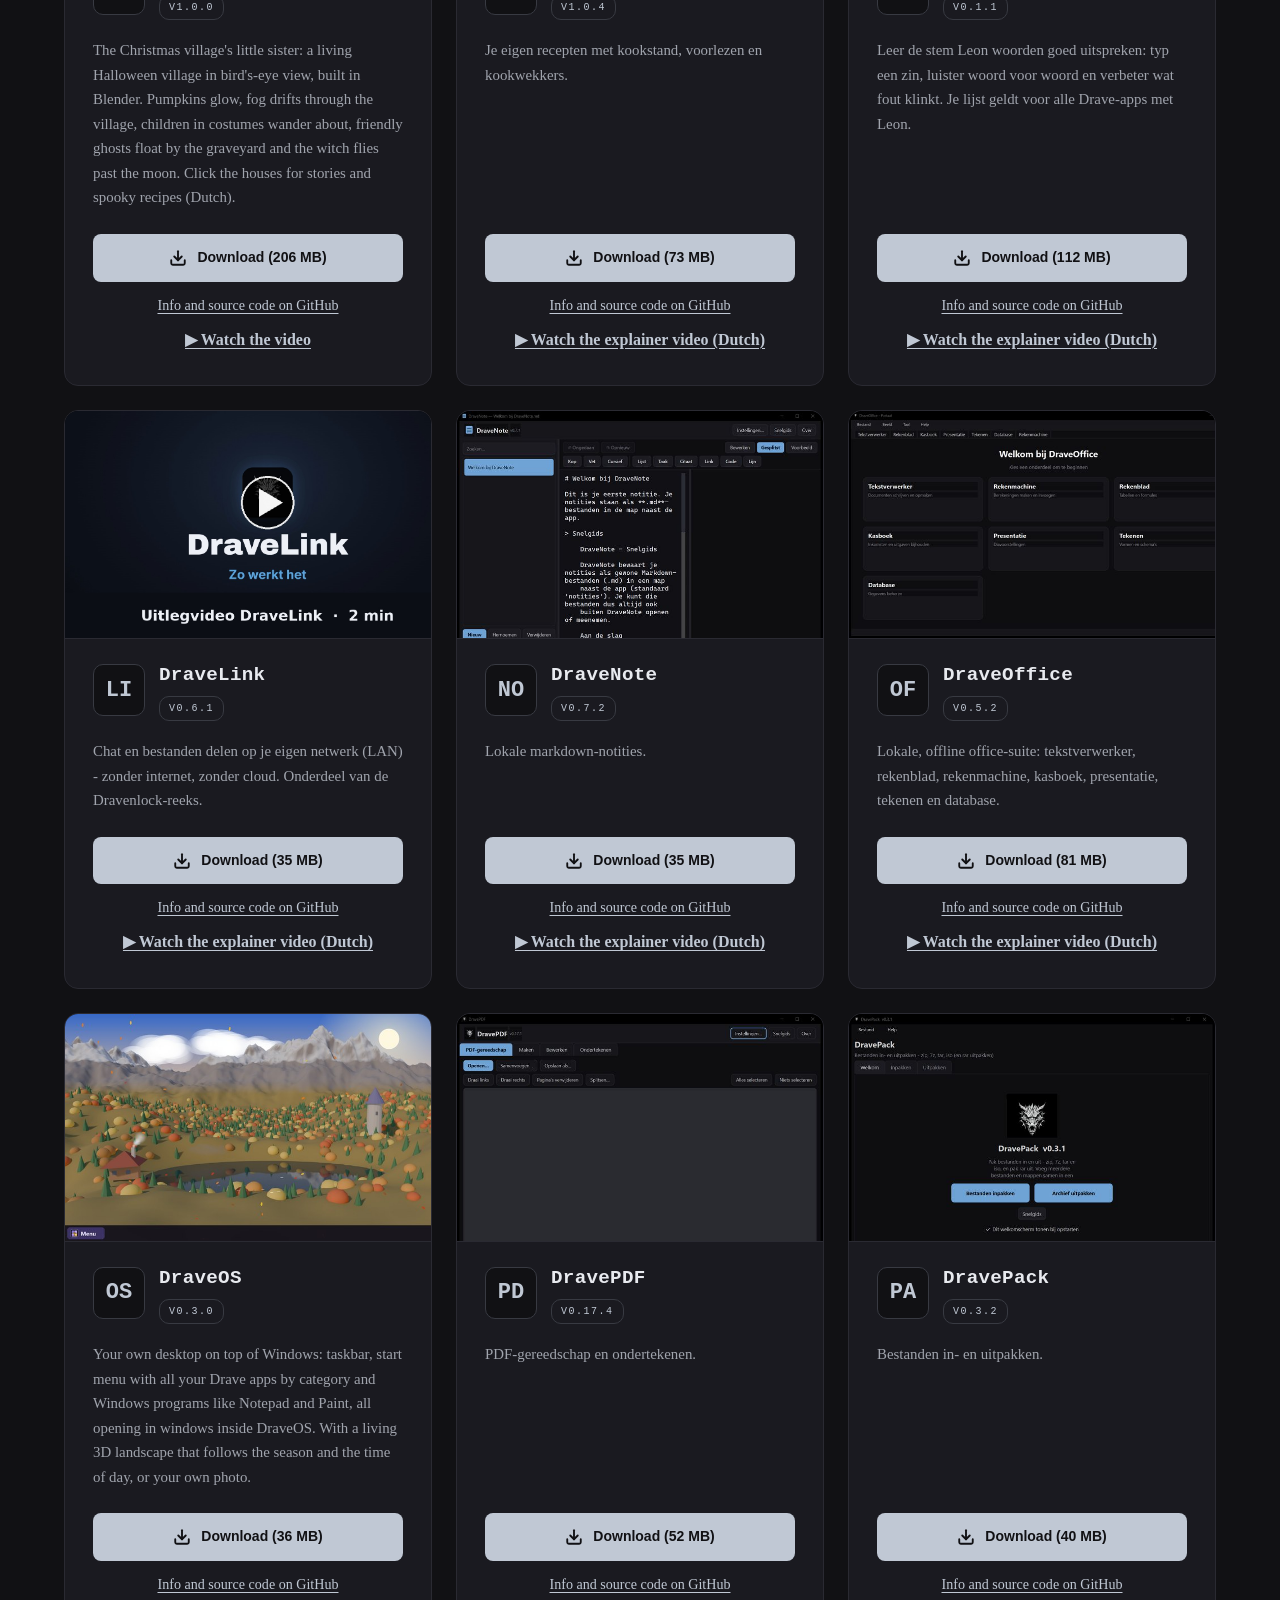
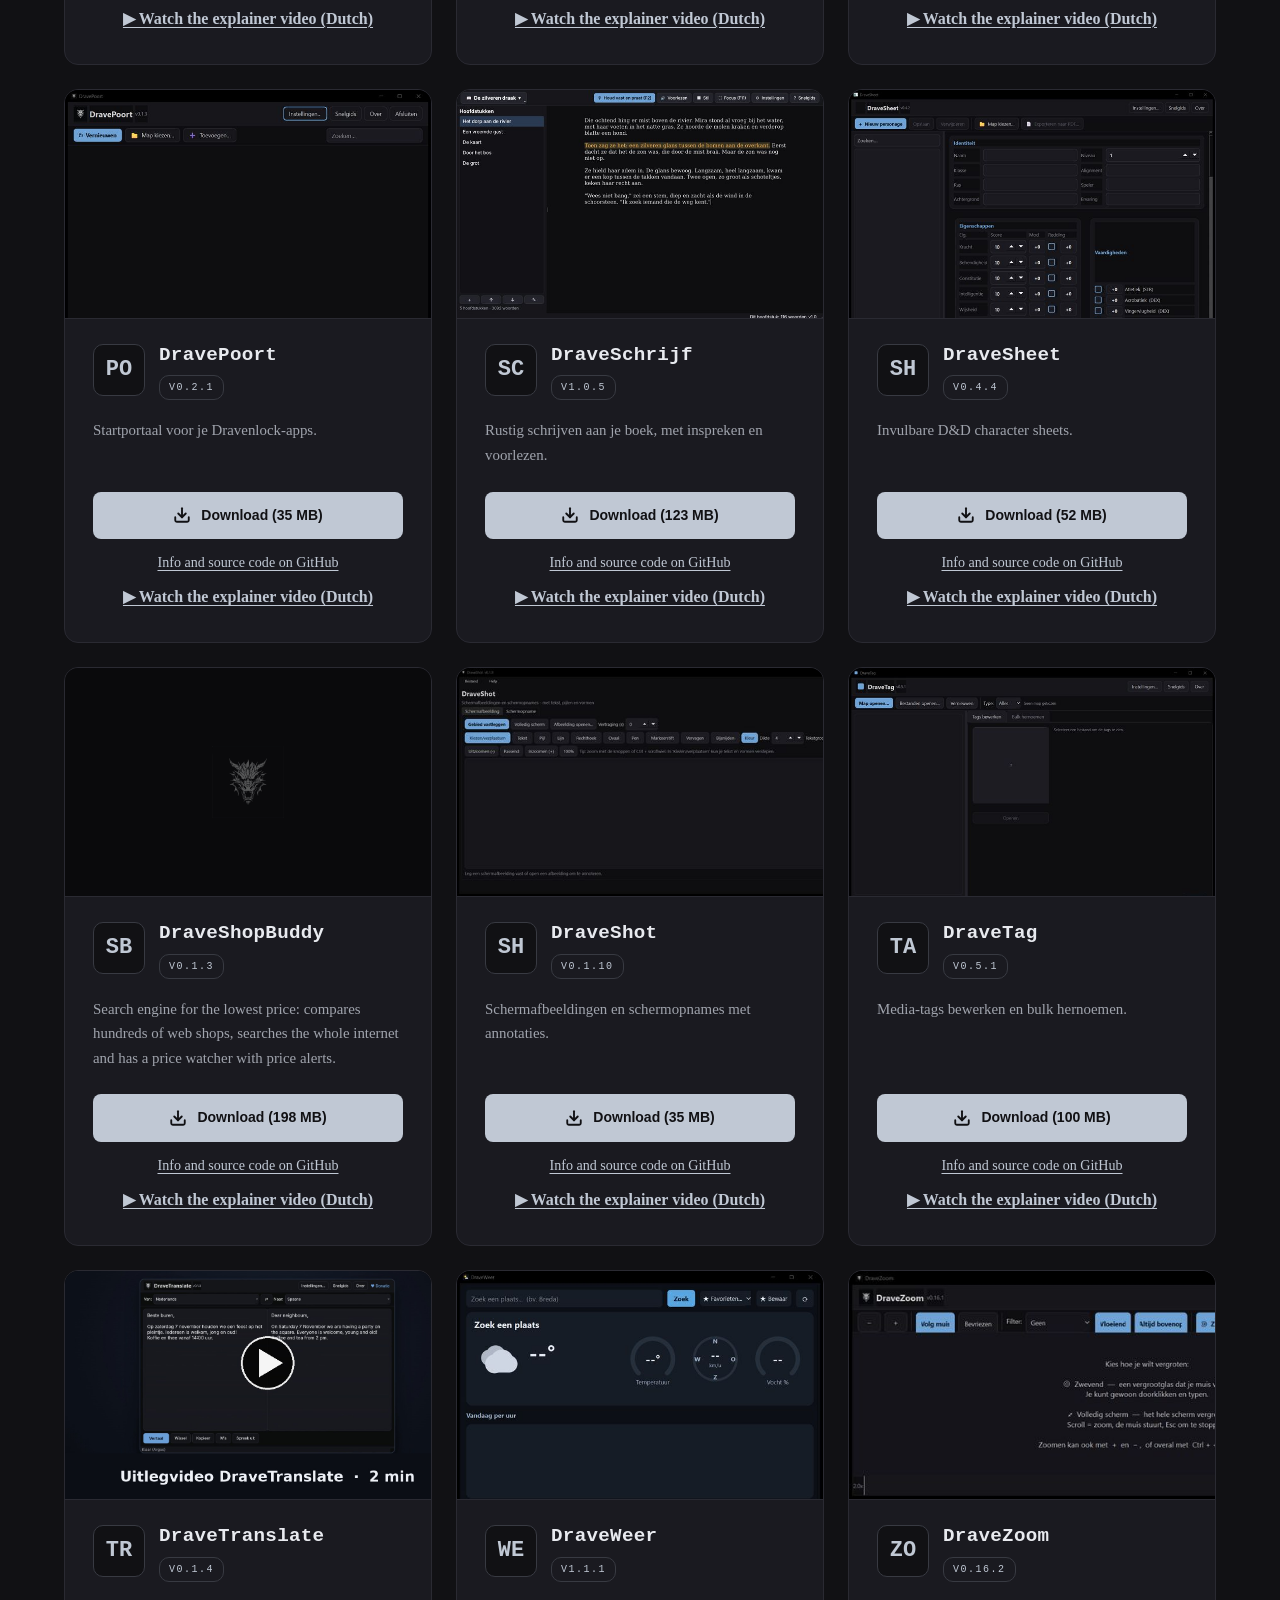
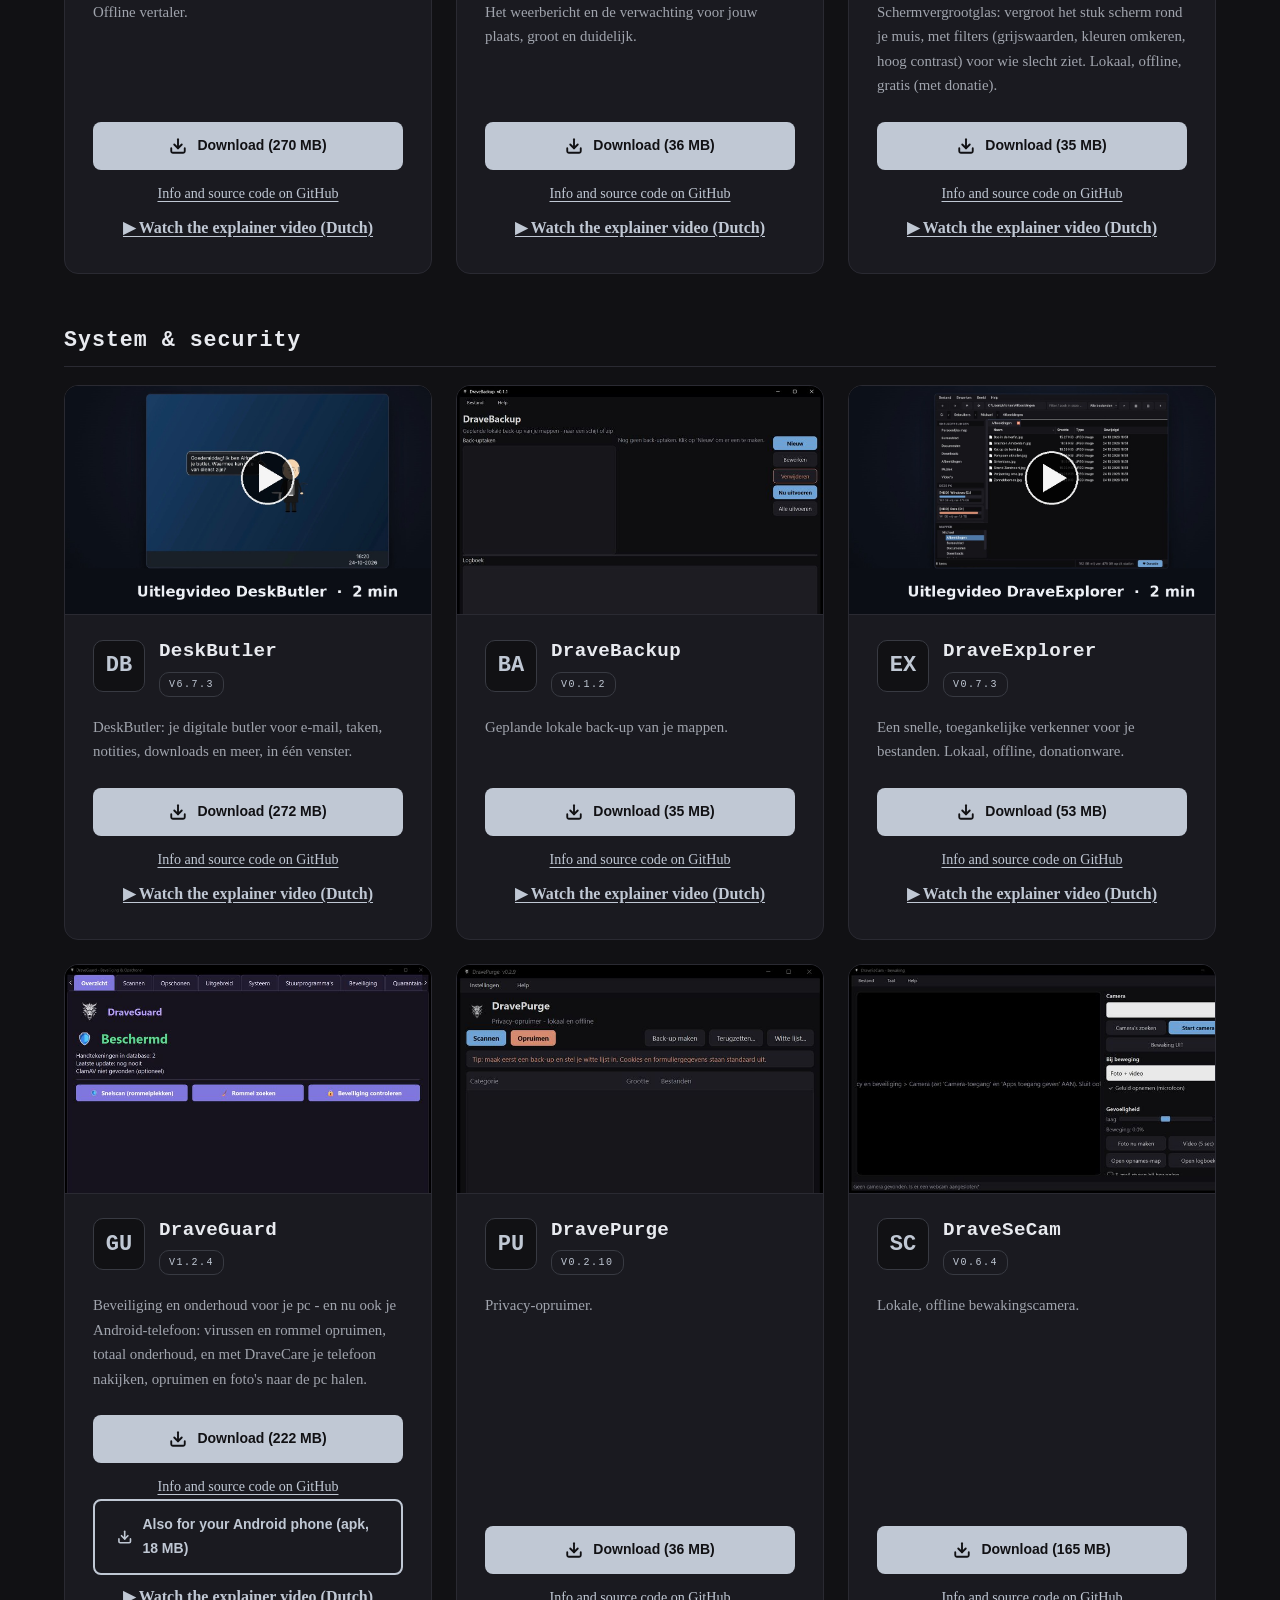
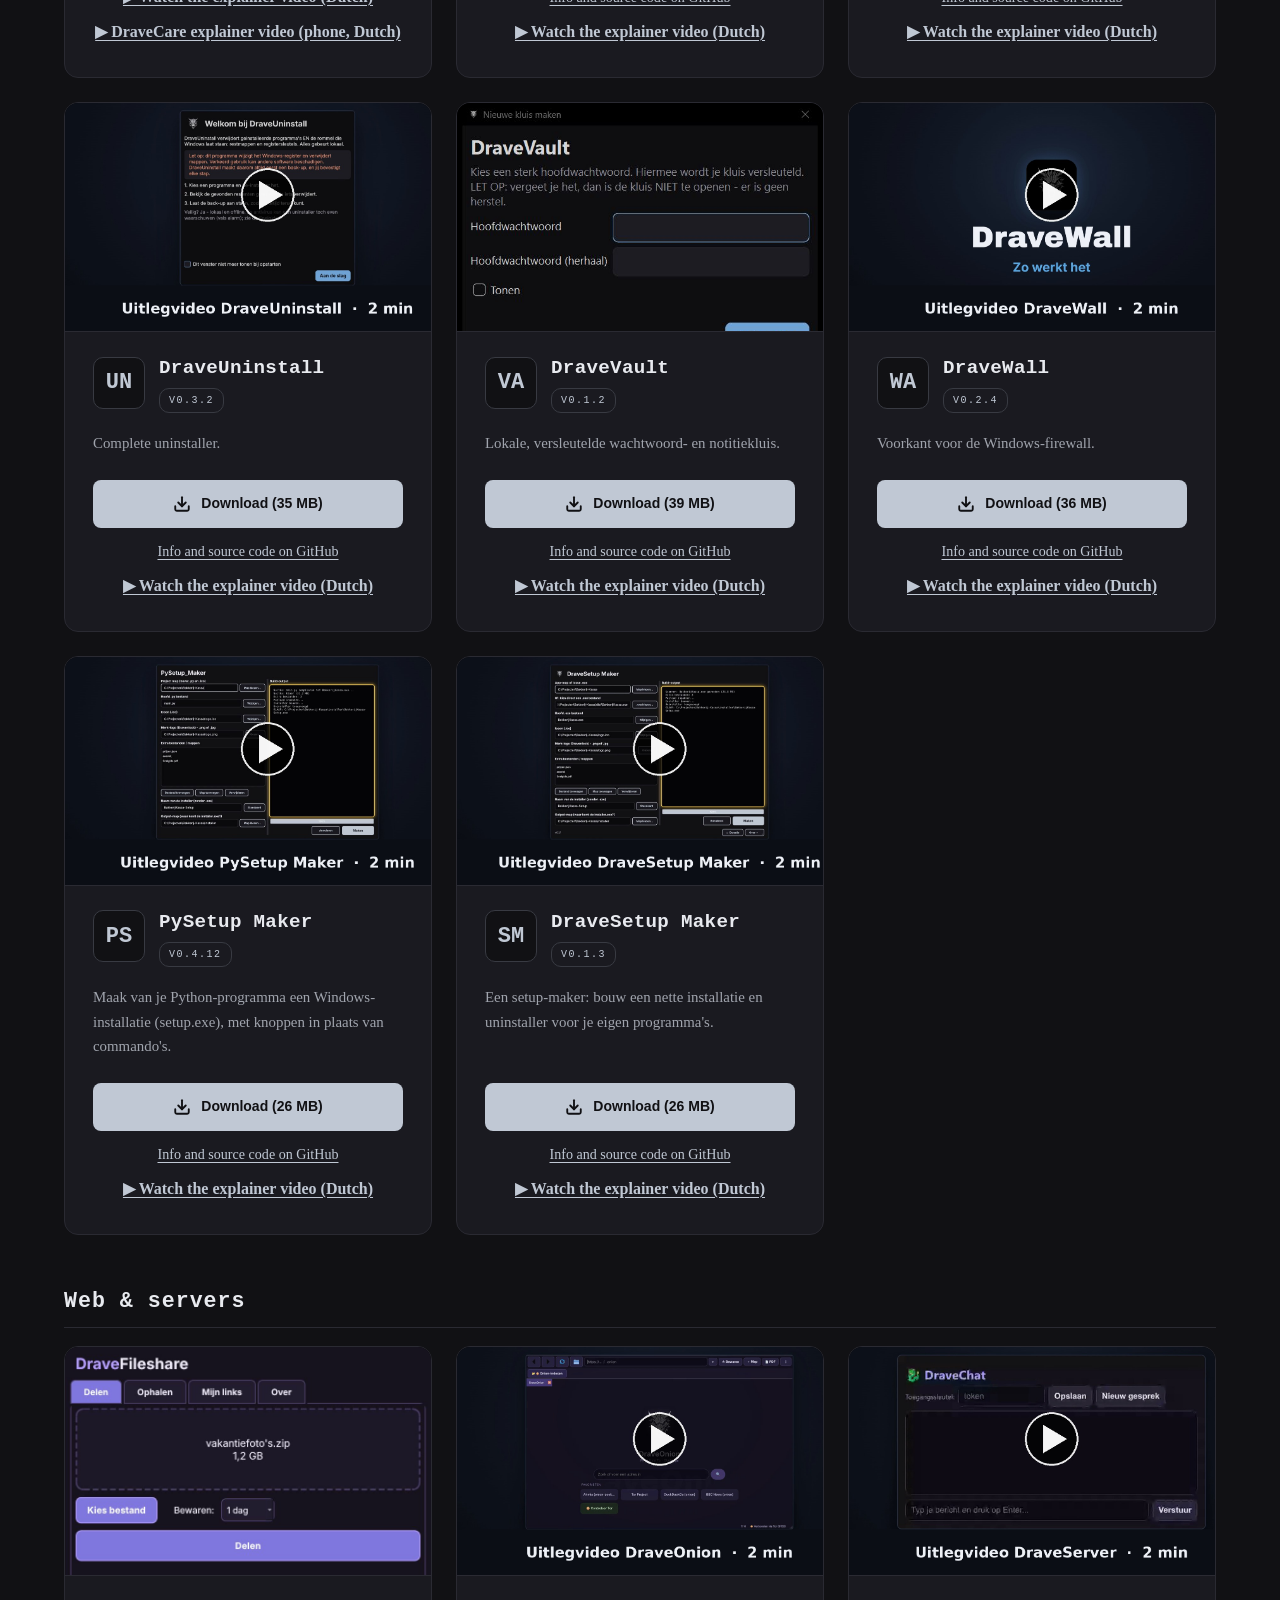
==== commit a8731491: "DraveRadioTV 0.3.8: Kopieer, YouTube en Bewaar + Mijn nummers" ====
--- a/index.html
+++ b/index.html
@@ -342,10 +342,10 @@
             <img class="dl-shot" src="video/DraveRadioTV.jpg" alt="Schermafbeelding van DraveRadio &amp; TV" loading="lazy">
             <div class="download-card-header">
               <div class="download-card-icon">RT</div>
-              <div><h3>DraveRadio &amp; TV</h3><span class="tag">v0.3.7</span></div>
+              <div><h3>DraveRadio &amp; TV</h3><span class="tag">v0.3.8</span></div>
             </div>
             <p>Gratis radio en tv van internet, uit de hele wereld, groot en duidelijk. Met favorieten, slaaptimer, wat er nu speelt en een stem die de zender noemt.</p>
-            <a href="https://github.com/mbrv4ever/DraveRadioTV/releases/download/v0.3.7/DraveRadioTV-0.3.7-Windows.zip" class="btn btn-primary"><svg class="btn-icon" viewBox="0 0 24 24" fill="none" stroke="currentColor" stroke-width="2.5" stroke-linecap="round" stroke-linejoin="round"><path d="M21 15v4a2 2 0 0 1-2 2H5a2 2 0 0 1-2-2v-4"></path><polyline points="7 10 12 15 17 10"></polyline><line x1="12" y1="15" x2="12" y2="3"></line></svg><span data-nl="Download (112 MB)" data-en="Download (112 MB)">Download (112 MB)</span></a>
+            <a href="https://github.com/mbrv4ever/DraveRadioTV/releases/download/v0.3.8/DraveRadioTV-0.3.8-Windows.zip" class="btn btn-primary"><svg class="btn-icon" viewBox="0 0 24 24" fill="none" stroke="currentColor" stroke-width="2.5" stroke-linecap="round" stroke-linejoin="round"><path d="M21 15v4a2 2 0 0 1-2 2H5a2 2 0 0 1-2-2v-4"></path><polyline points="7 10 12 15 17 10"></polyline><line x1="12" y1="15" x2="12" y2="3"></line></svg><span data-nl="Download (110 MB)" data-en="Download (110 MB)">Download (110 MB)</span></a>
             <a href="https://github.com/mbrv4ever/DraveRadioTV" class="dl-src" target="_blank" rel="noopener" data-nl="Uitleg en broncode op GitHub" data-en="Info and source code on GitHub">Uitleg en broncode op GitHub</a>
             <a href="video/DraveRadioTV.mp4" class="dl-src dl-video" target="_blank" rel="noopener" data-nl="&#9654; Bekijk de uitlegvideo" data-en="&#9654; Watch the explainer video (Dutch)">&#9654; Bekijk de uitlegvideo</a>
           </article>
@@ -823,6 +823,7 @@
             <a href="https://github.com/mbrv4ever/DraveFileshare/releases/download/v1.0.0/DraveFileshare-1.0.0-Windows.zip" class="btn btn-primary"><svg class="btn-icon" viewBox="0 0 24 24" fill="none" stroke="currentColor" stroke-width="2.5" stroke-linecap="round" stroke-linejoin="round"><path d="M21 15v4a2 2 0 0 1-2 2H5a2 2 0 0 1-2-2v-4"></path><polyline points="7 10 12 15 17 10"></polyline><line x1="12" y1="15" x2="12" y2="3"></line></svg><span data-nl="Download (41 MB)" data-en="Download (41 MB)">Download (41 MB)</span></a>
             <a href="https://github.com/mbrv4ever/DraveFileshare/releases/download/v1.0.0/DraveFileshare-Android-1.0.2.apk" class="dl-src" data-nl="Android-app (apk, 17 MB)" data-en="Android app (apk, 17 MB)">Android-app (apk, 17 MB)</a>
             <a href="https://github.com/mbrv4ever/DraveFileshare" class="dl-src" target="_blank" rel="noopener" data-nl="Uitleg en broncode op GitHub" data-en="Info and source code on GitHub">Uitleg en broncode op GitHub</a>
+            <a href="video/DraveFileshare.mp4" class="dl-src dl-video" target="_blank" rel="noopener" data-nl="&#9654; Bekijk de uitlegvideo" data-en="&#9654; Watch the explainer video (Dutch)">&#9654; Bekijk de uitlegvideo</a>
           </article>
           <article class="download-card reveal">
             <img class="dl-shot" src="video/DraveOnion.jpg" alt="Schermafbeelding van DraveOnion" loading="lazy">
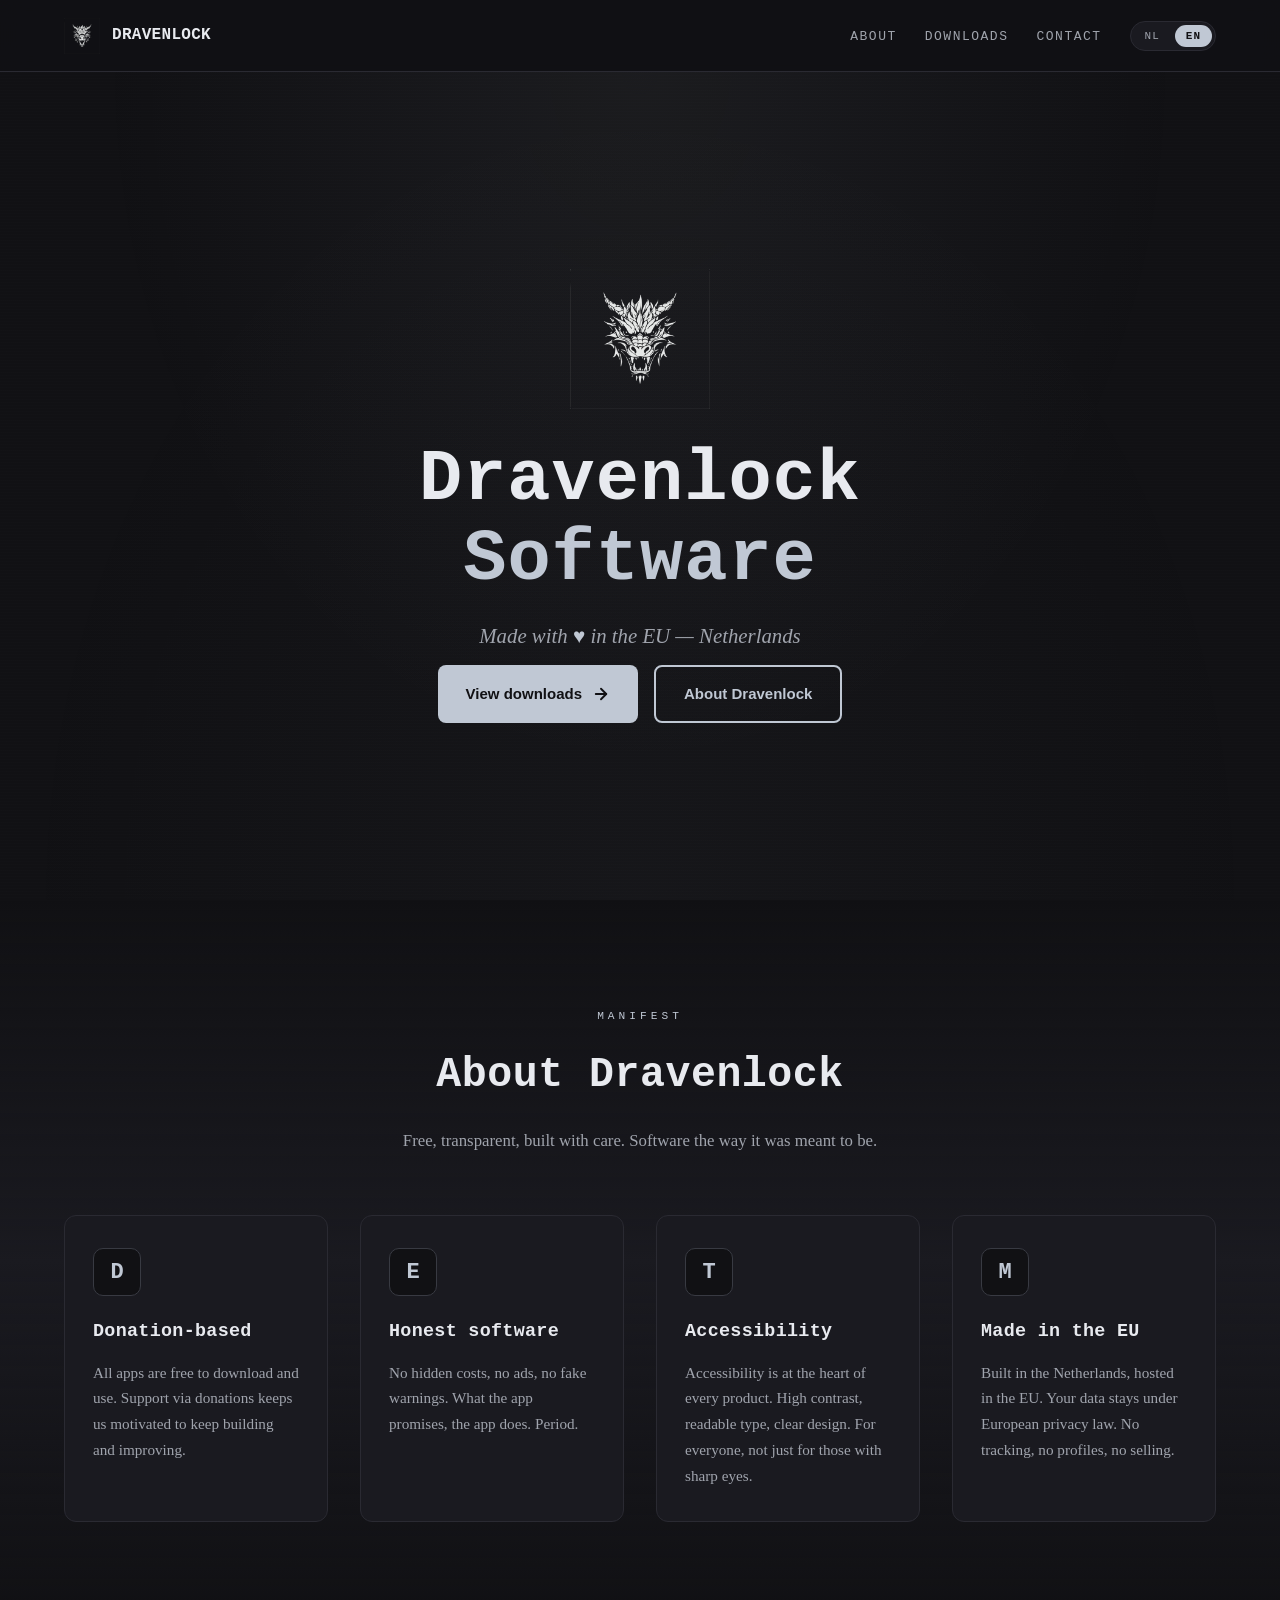
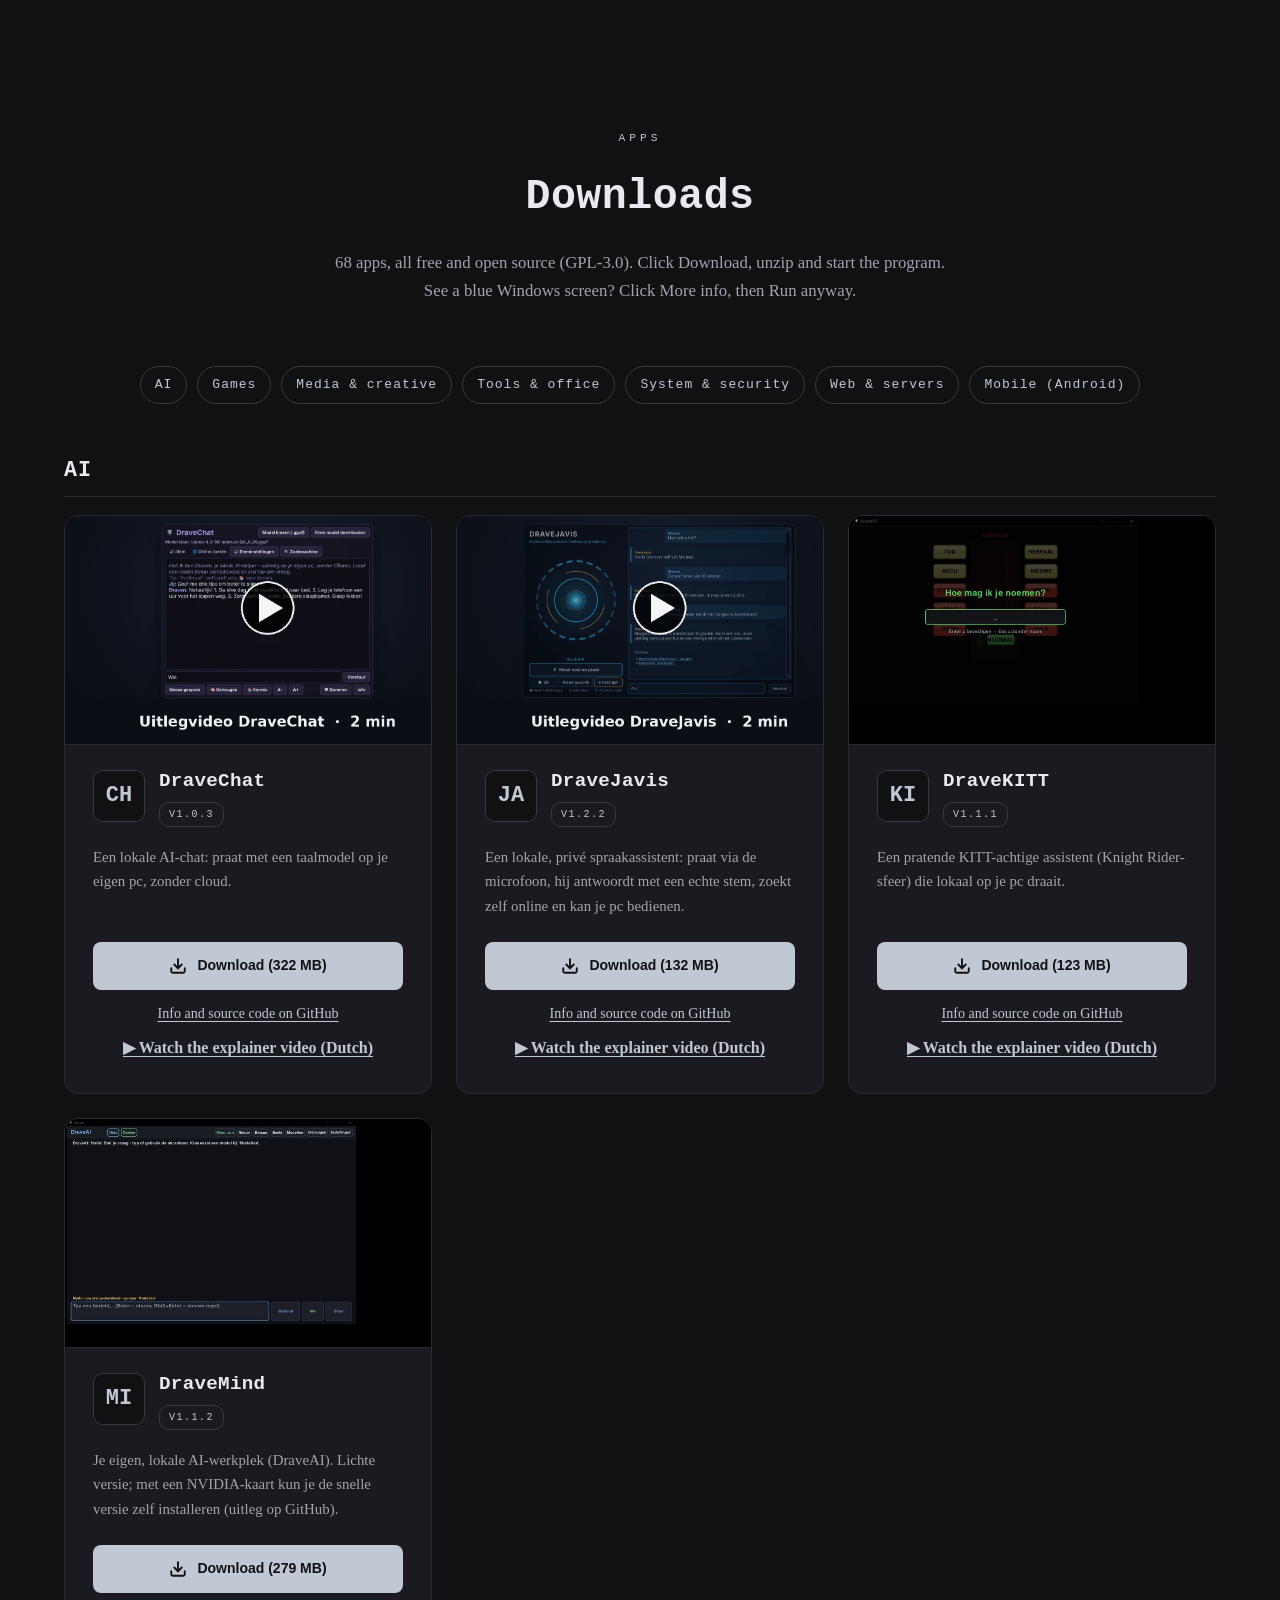
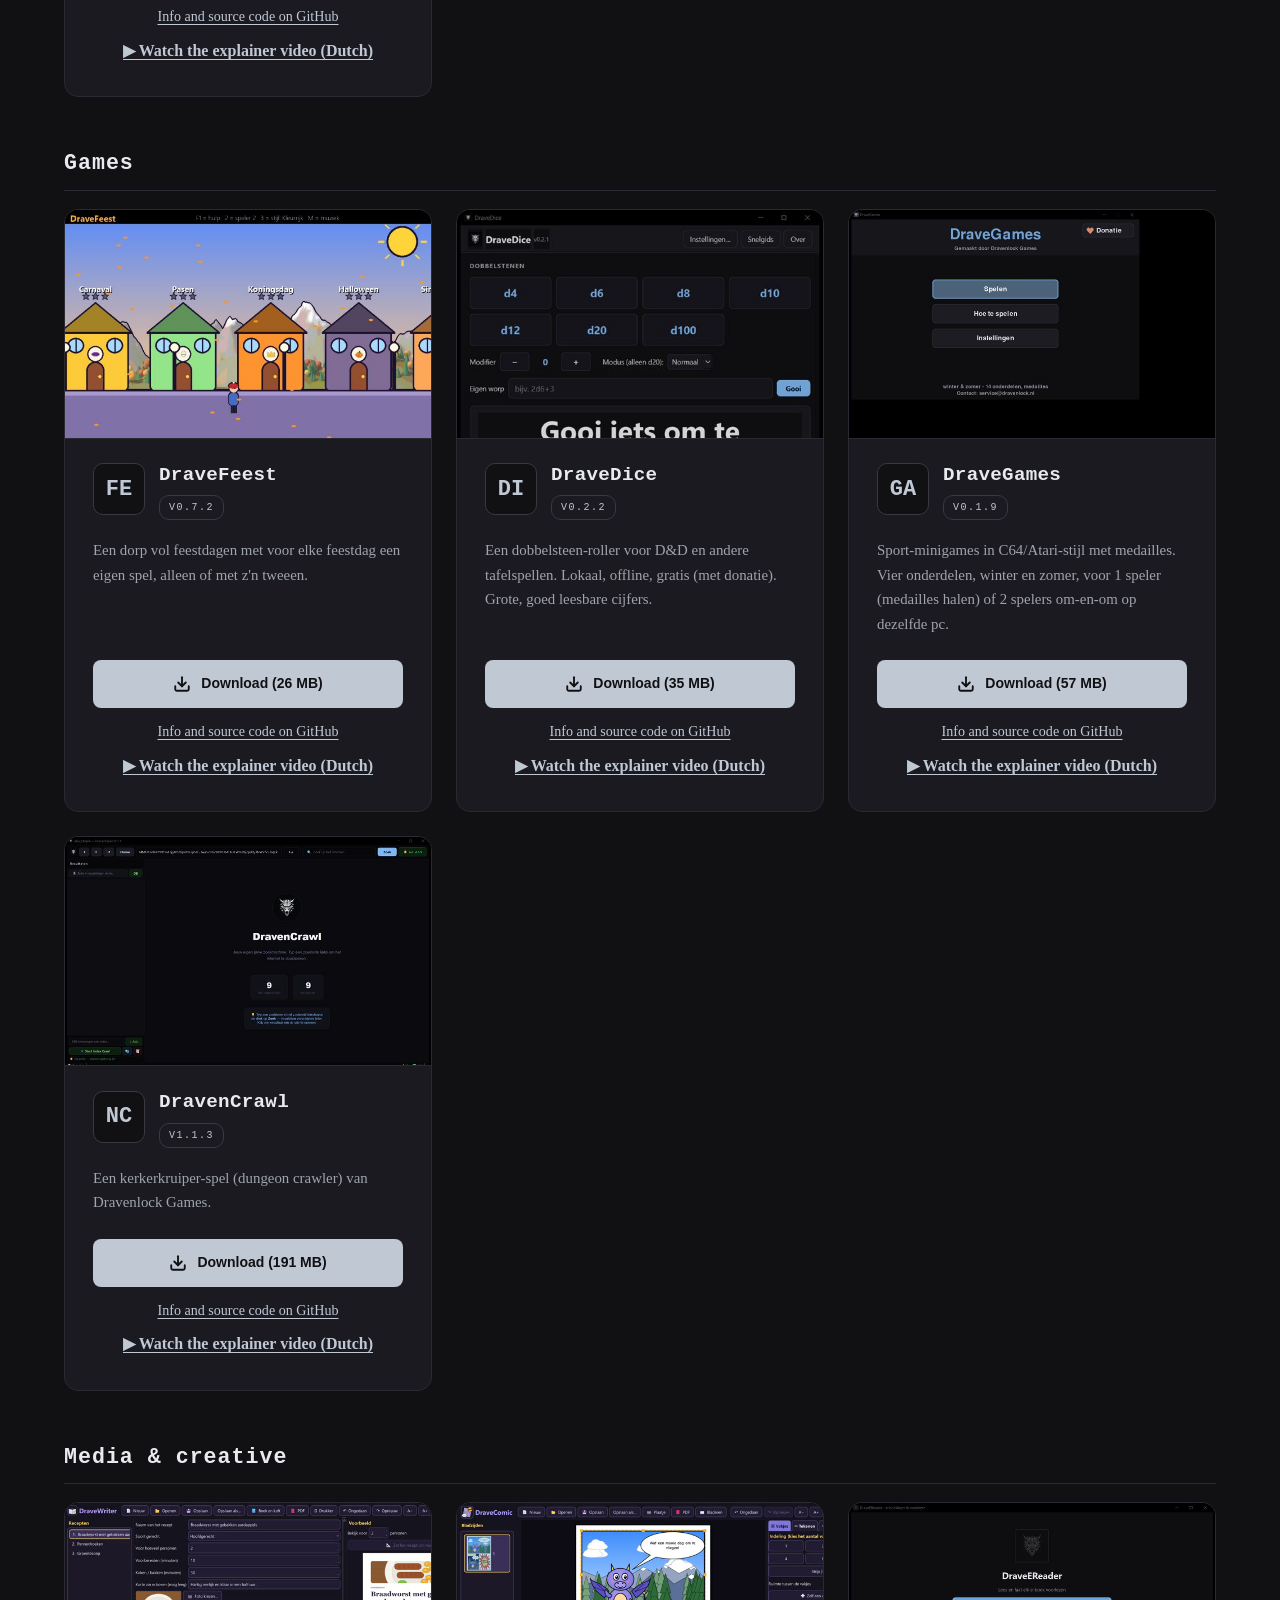
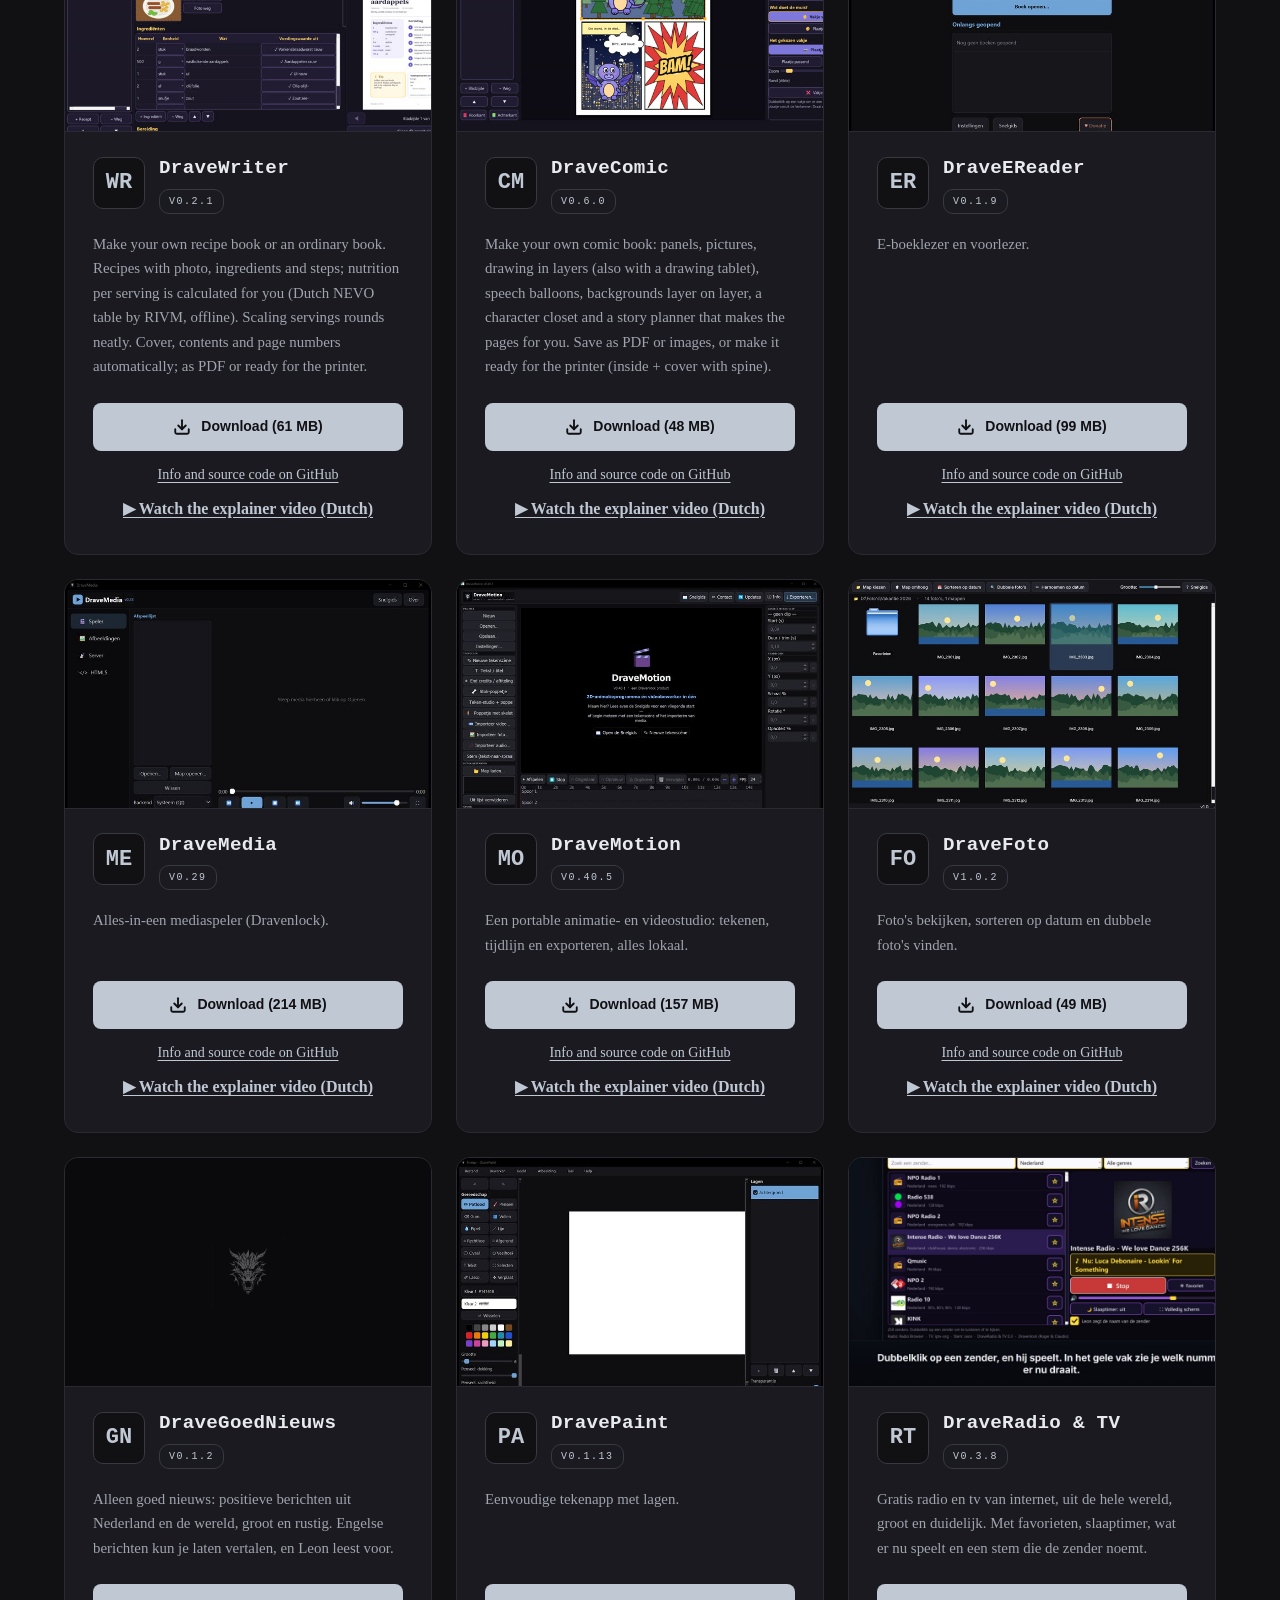
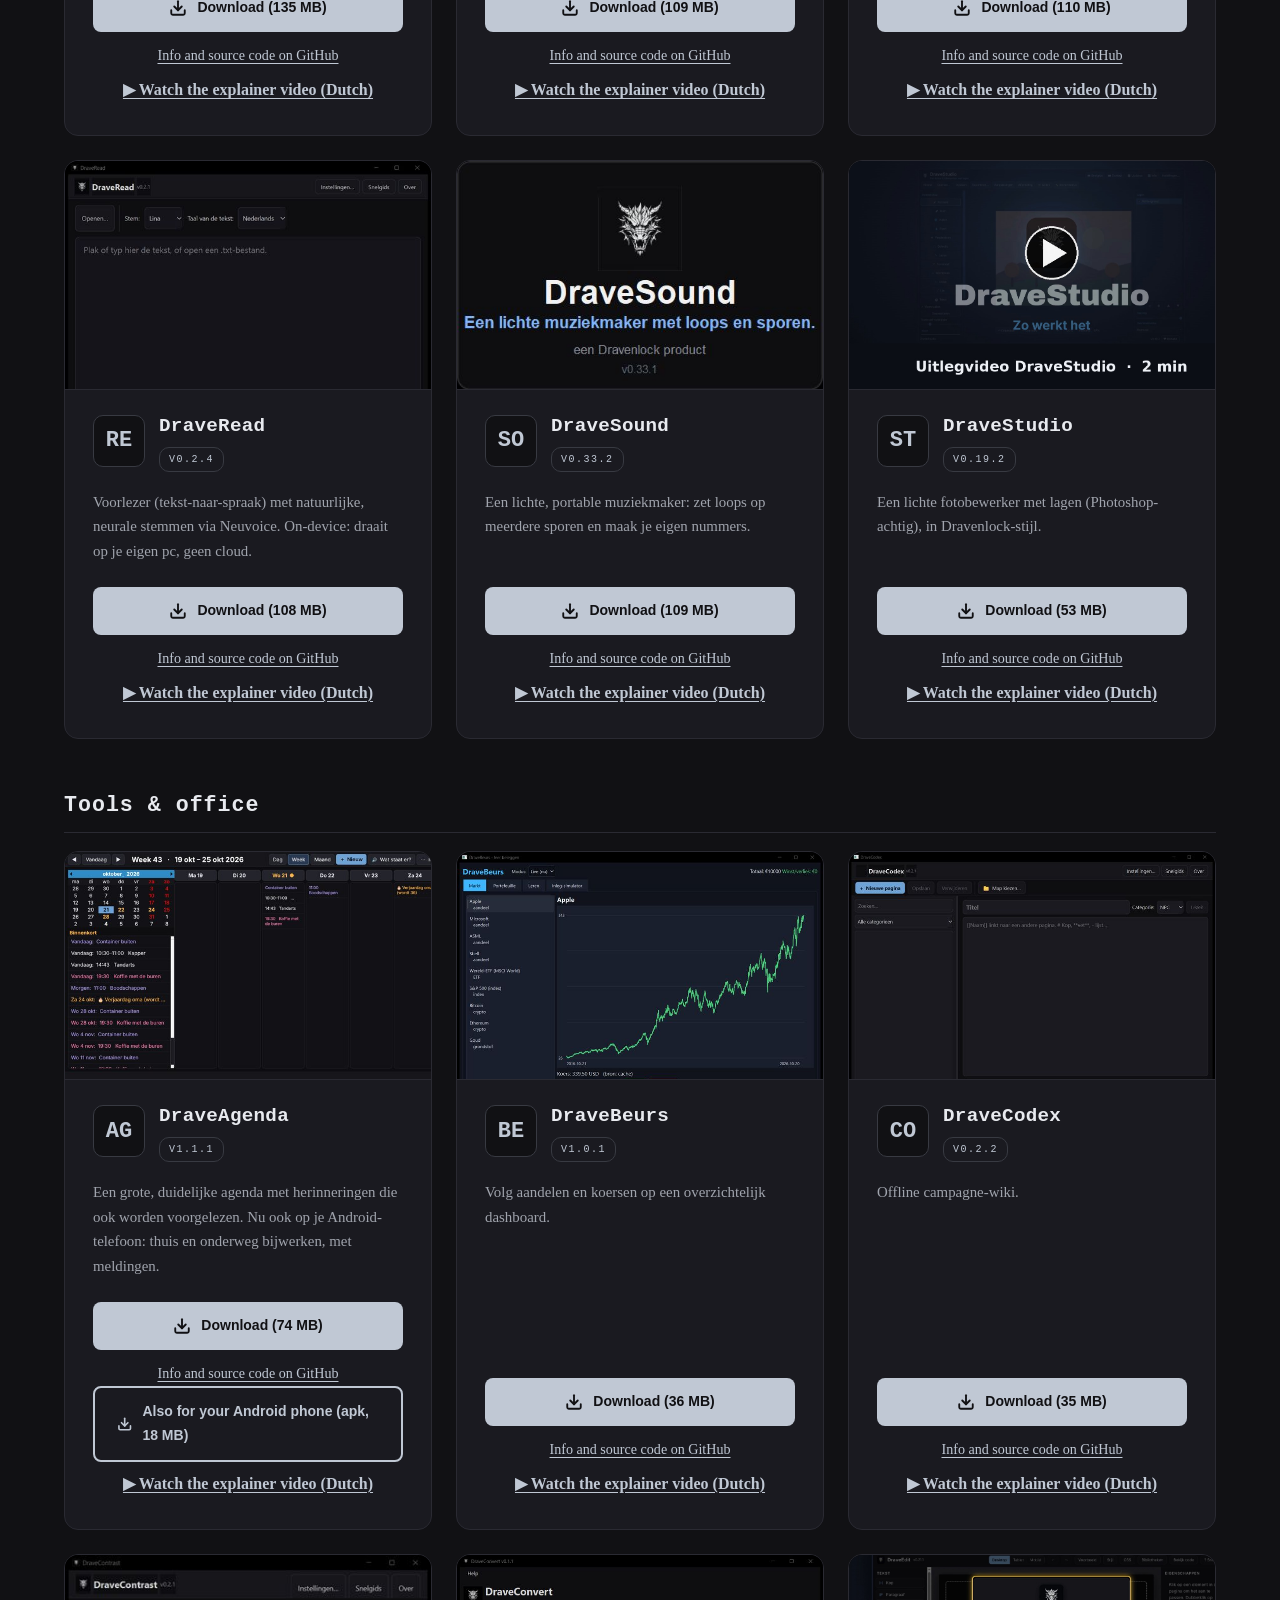
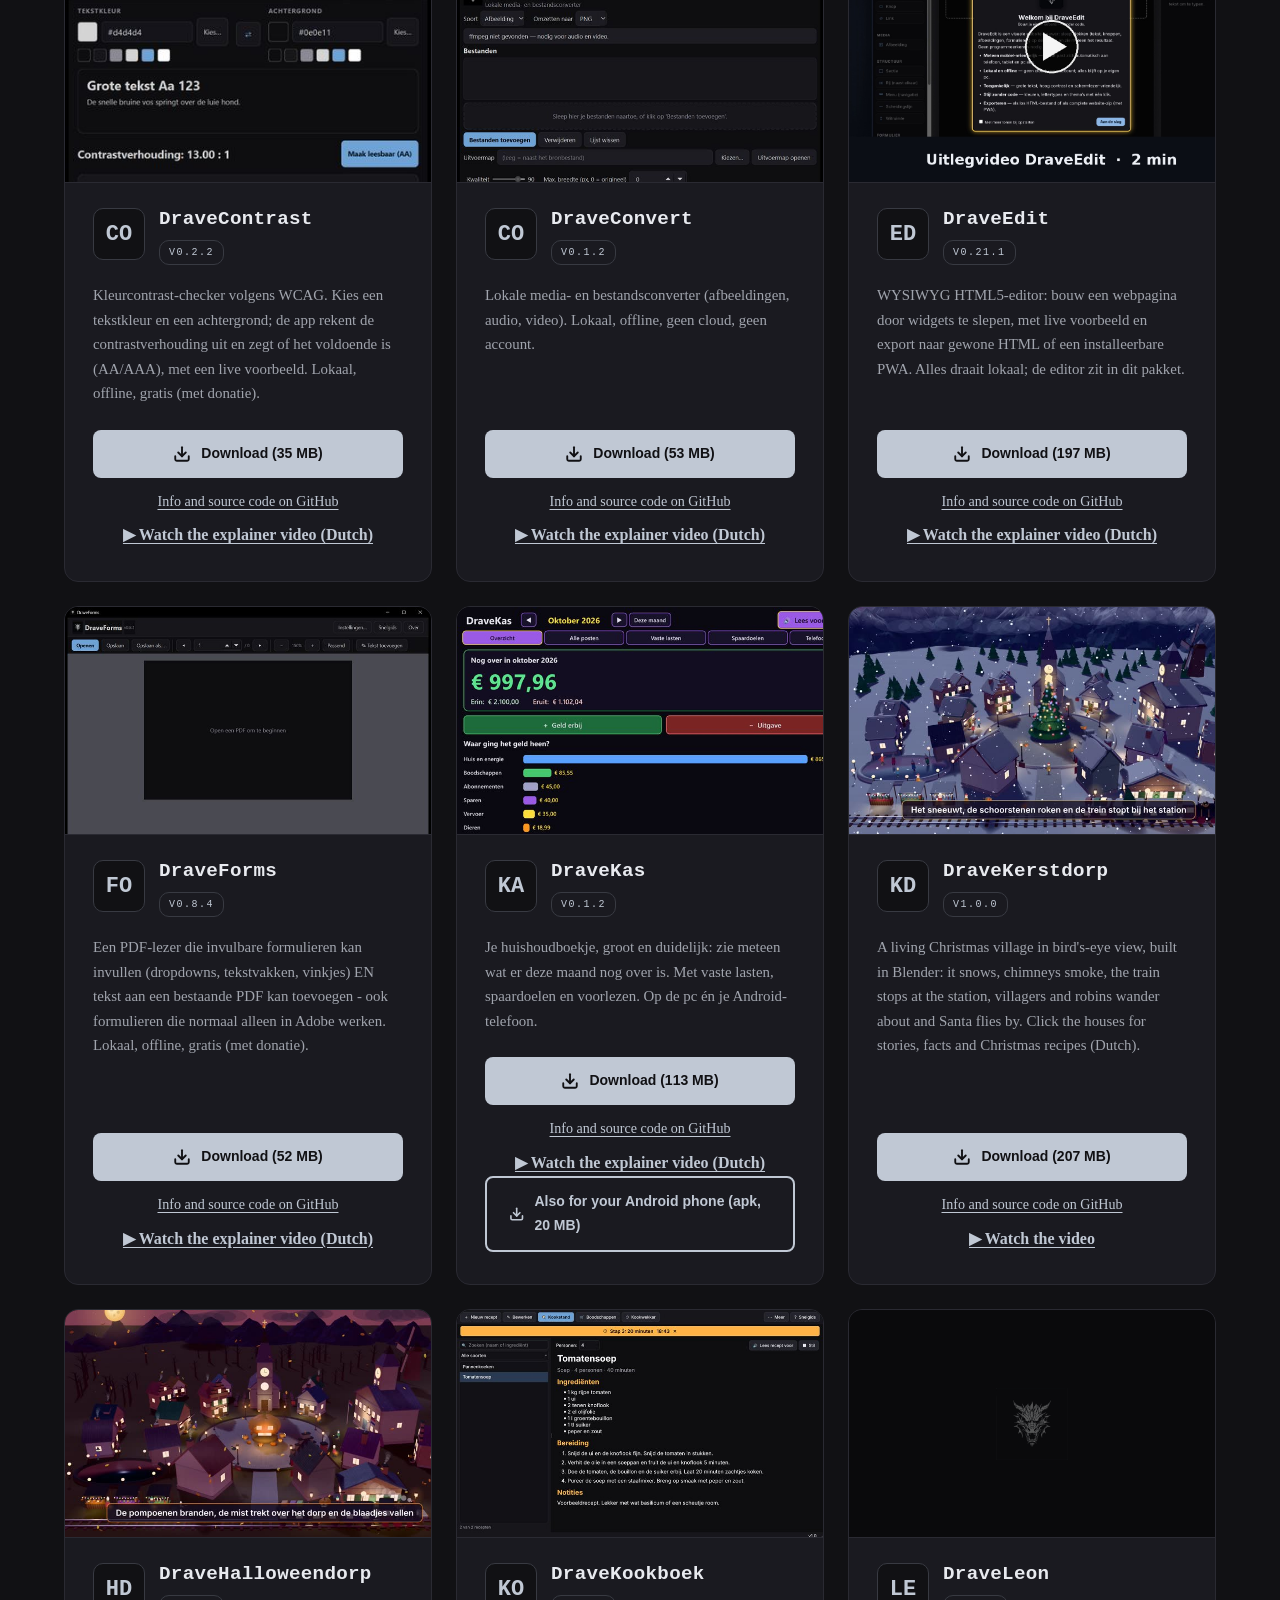
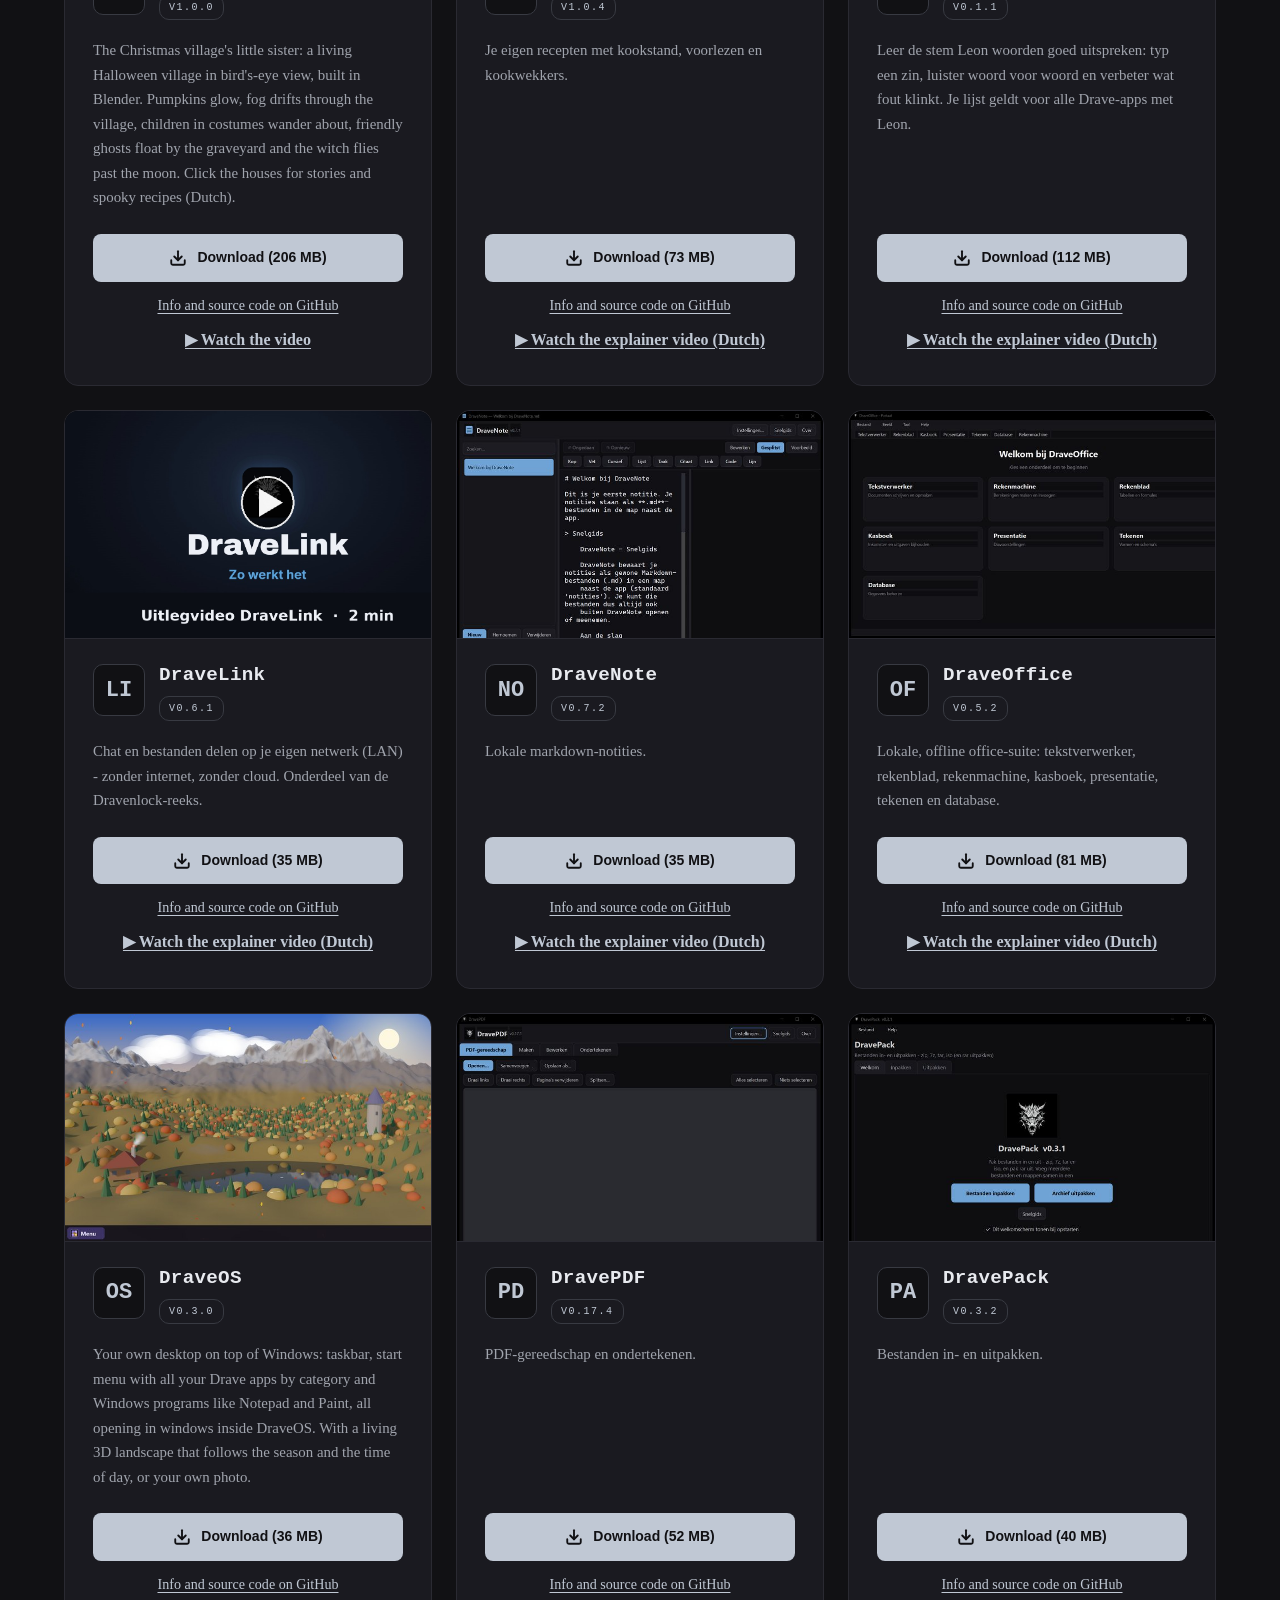
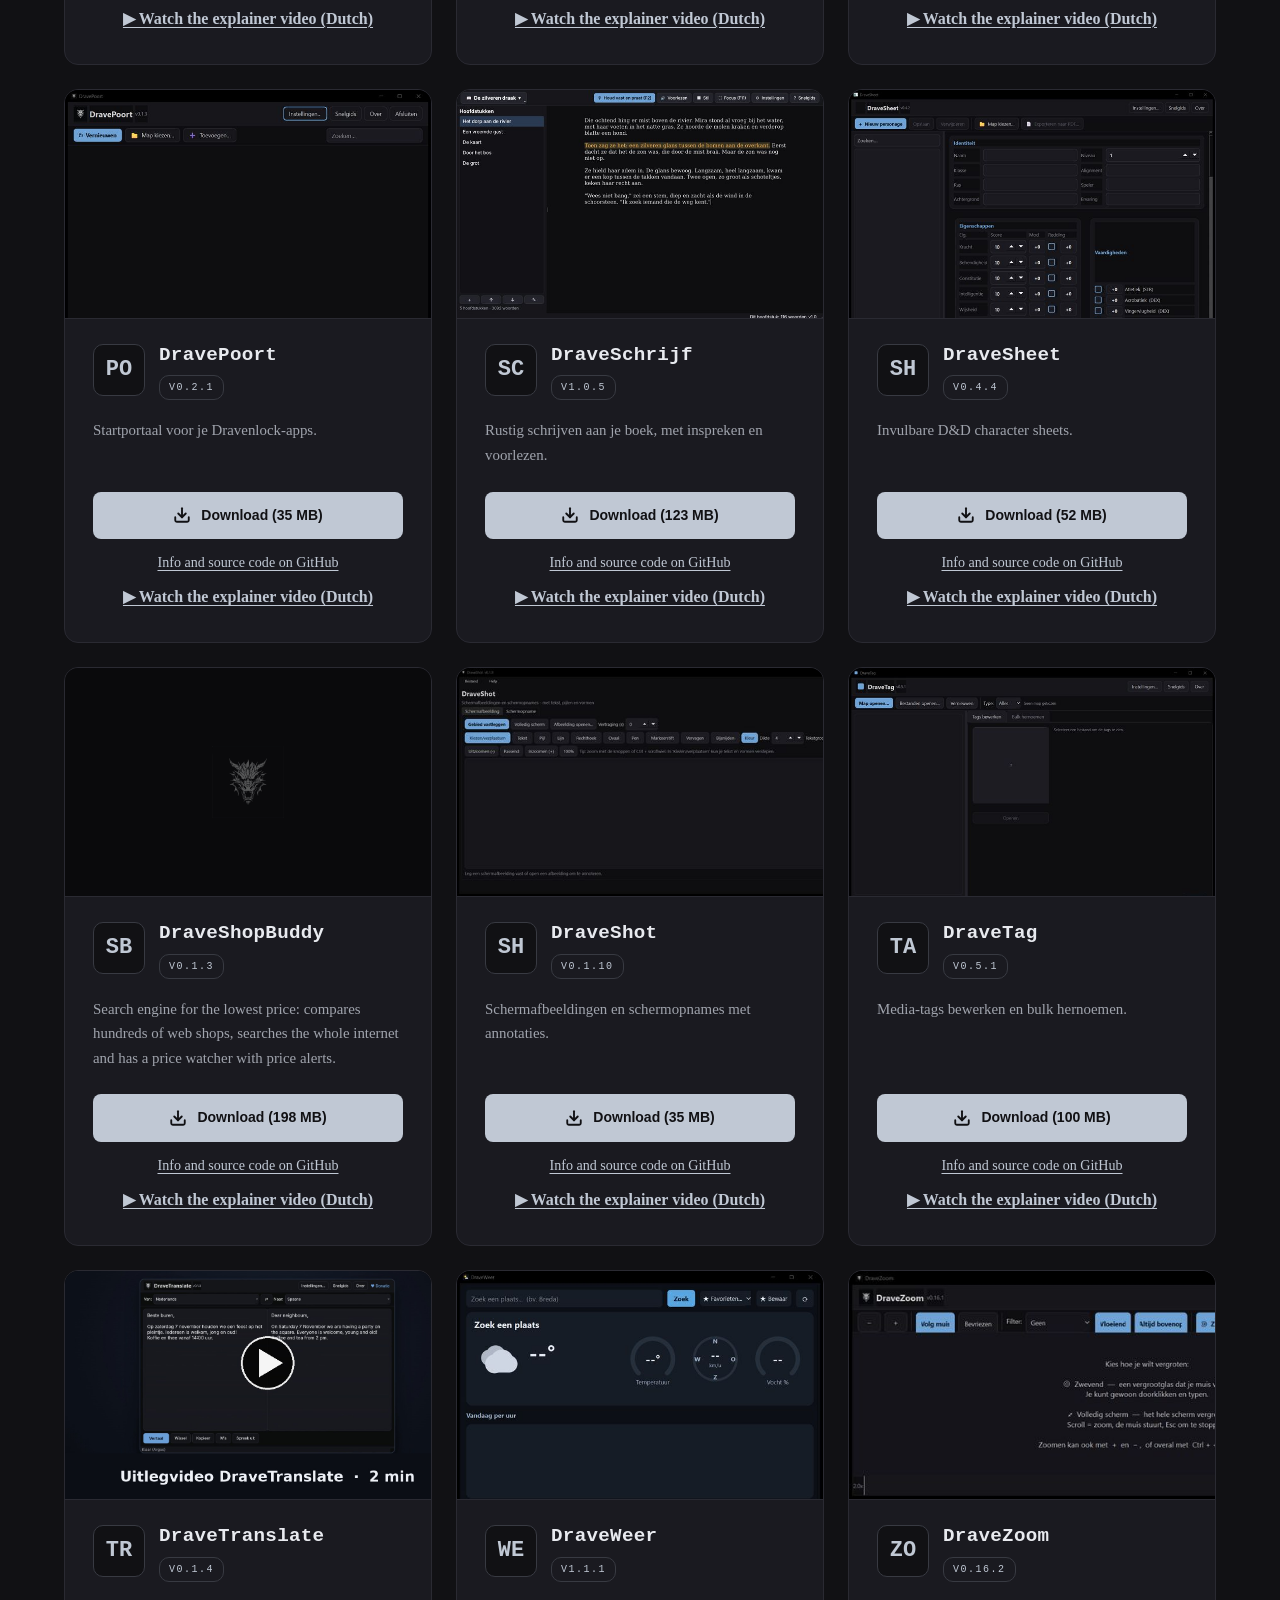
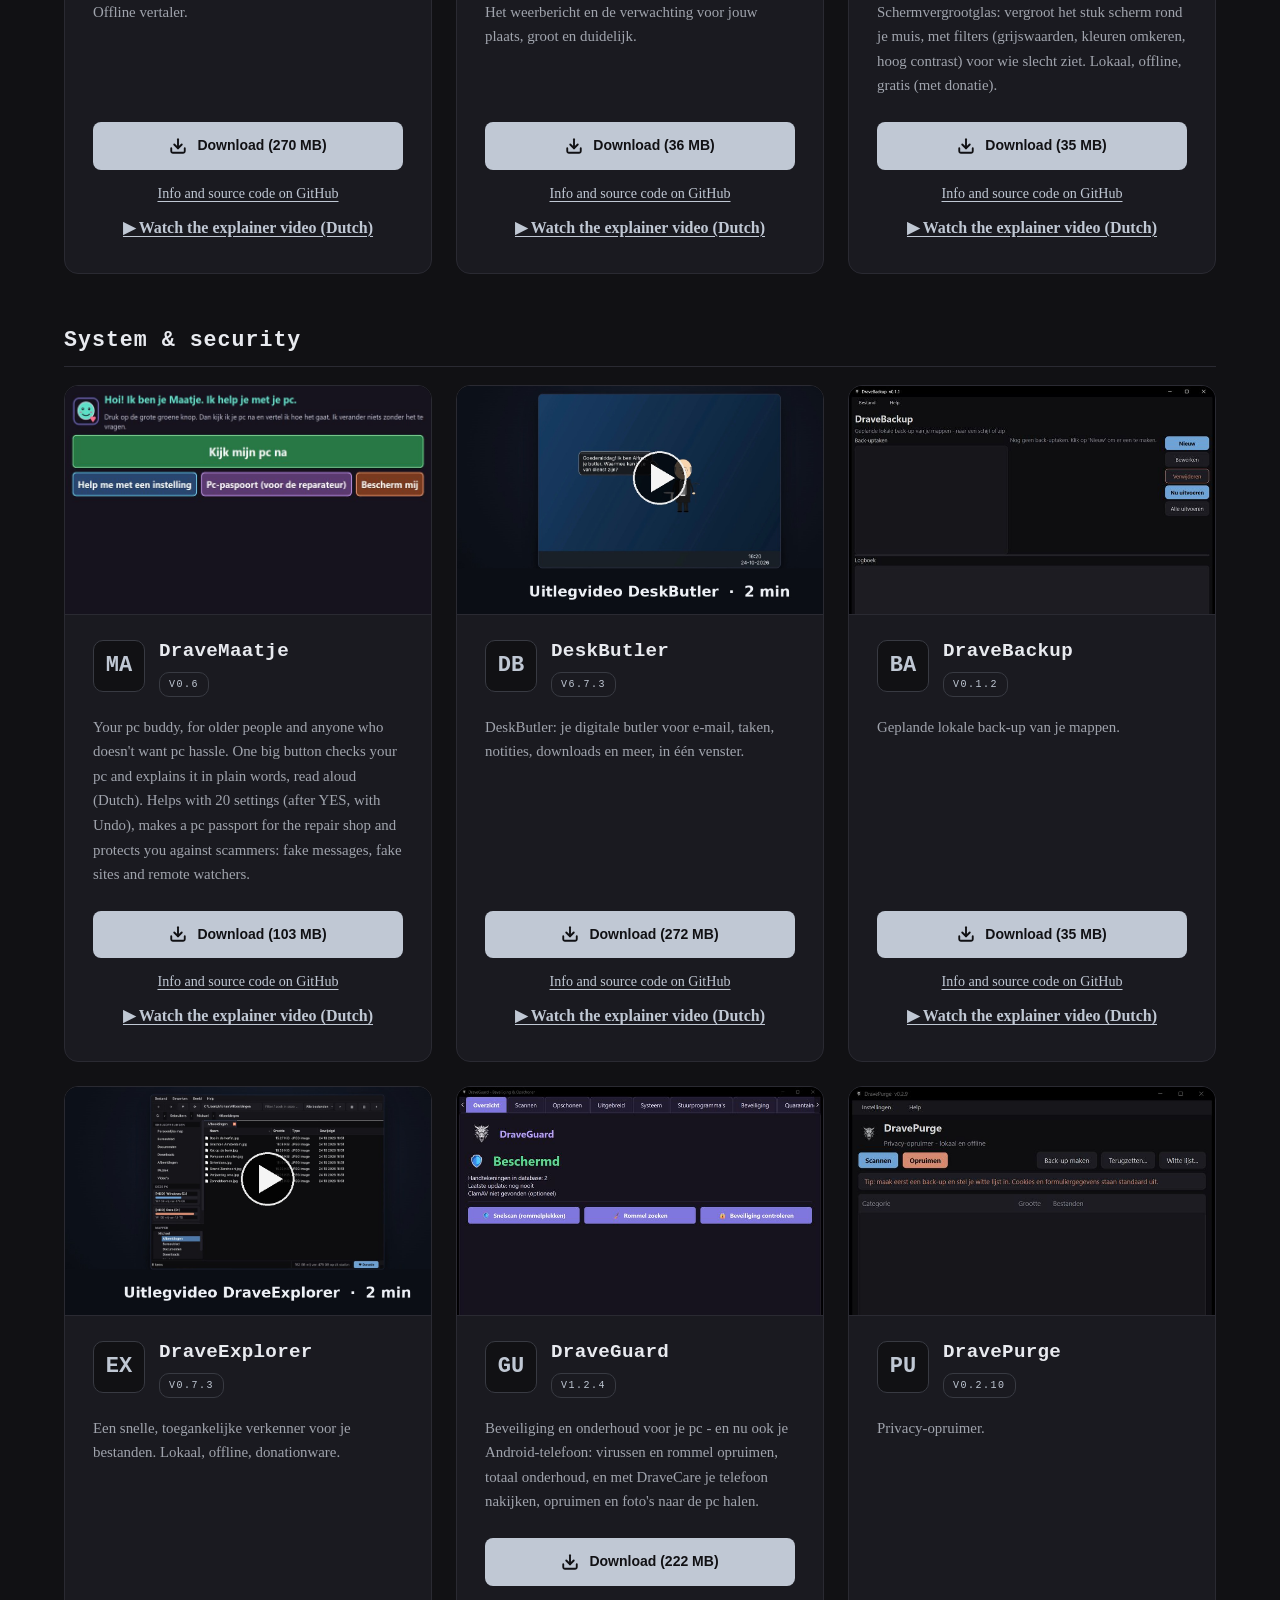
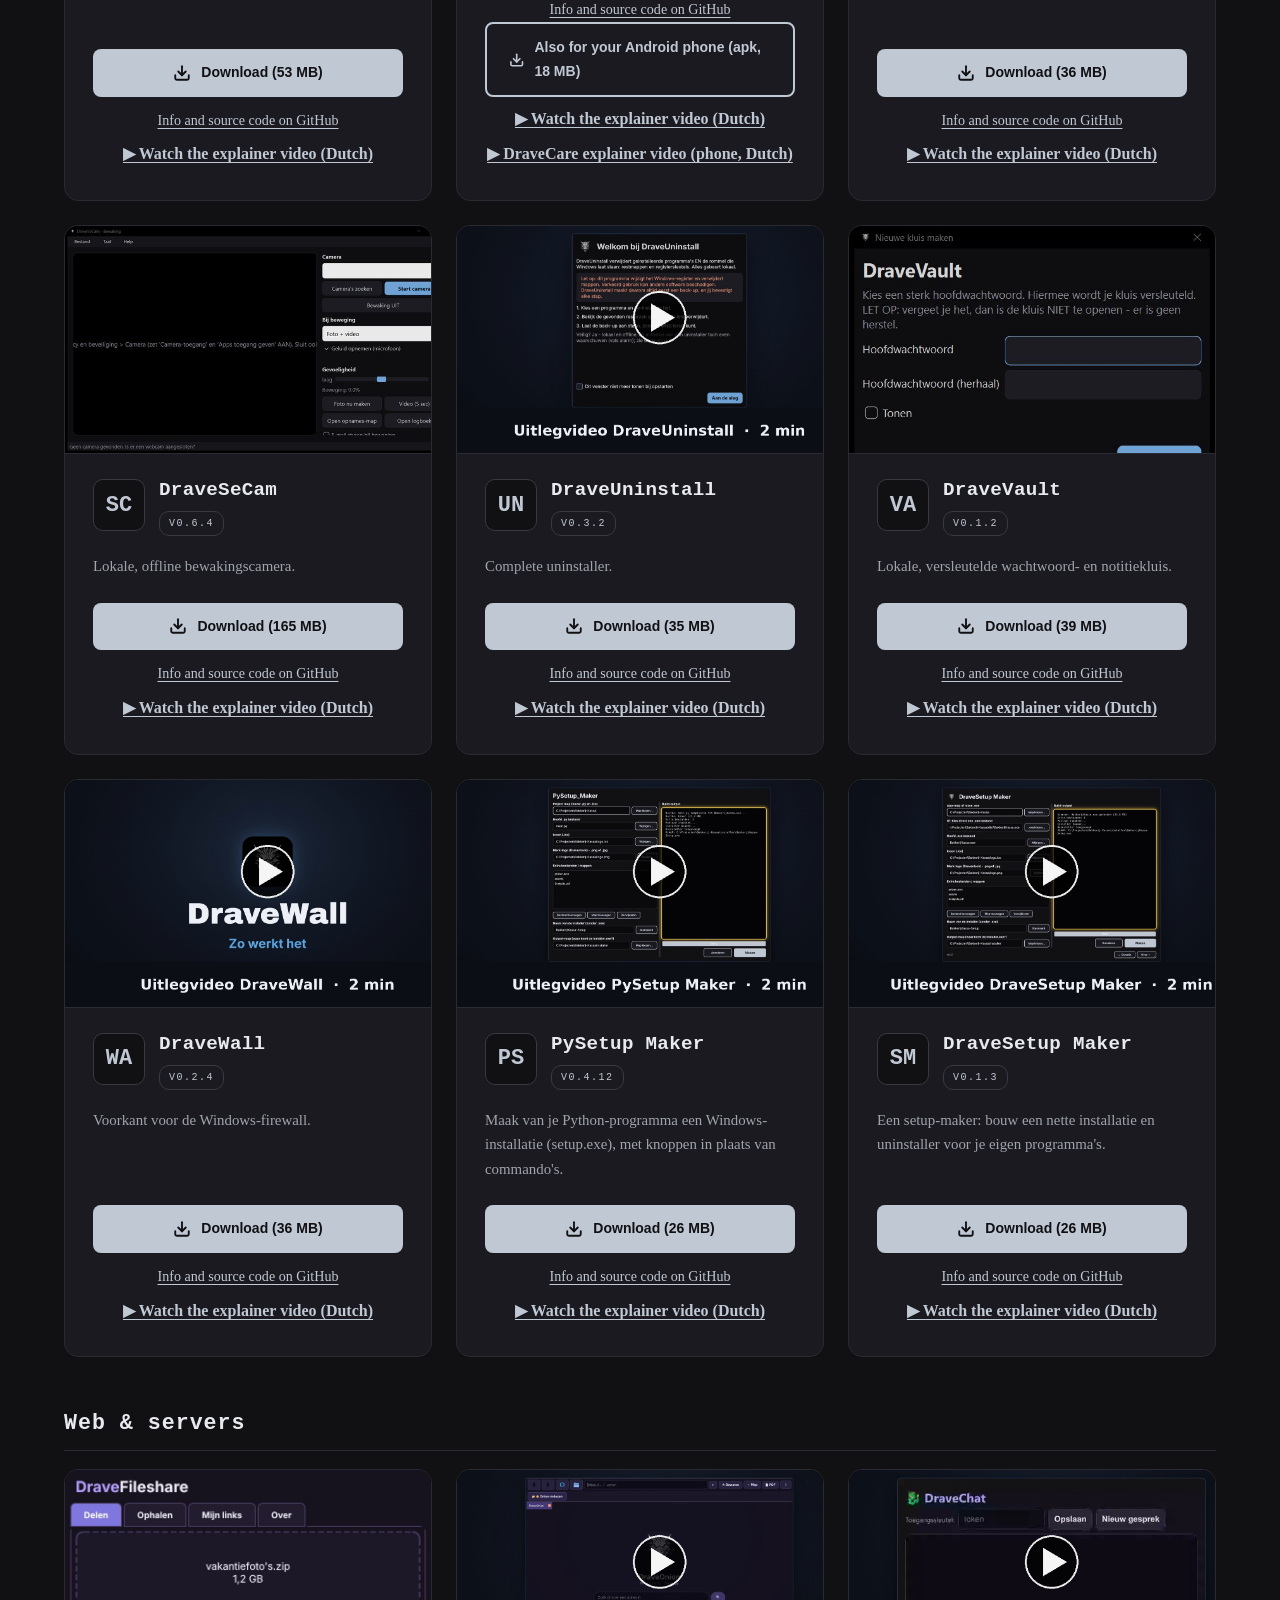
==== commit 73b54950: "Site: DraveMaatje 0.6 toegevoegd (Systeem en beveiliging) met uitlegvideo, 68 apps (sw 1.9.30) Co-Au" ====
--- a/index.html
+++ b/index.html
@@ -146,9 +146,9 @@
         <div class="section-header reveal">
             <span class="section-tag">Apps</span>
             <h2 data-nl="Downloads" data-en="Downloads">Downloads</h2>
-            <p data-nl="67 apps, allemaal gratis en open source (GPL-3.0). Klik op Download, pak de zip uit en start het programma. Zie je een blauw scherm van Windows? Klik op Meer informatie en dan Toch uitvoeren."
-               data-en="67 apps, all free and open source (GPL-3.0). Click Download, unzip and start the program. See a blue Windows screen? Click More info, then Run anyway.">
-                67 apps, allemaal gratis en open source (GPL-3.0). Klik op Download, pak de zip uit en start het programma. Zie je een blauw scherm van Windows? Klik op Meer informatie en dan Toch uitvoeren.
+            <p data-nl="68 apps, allemaal gratis en open source (GPL-3.0). Klik op Download, pak de zip uit en start het programma. Zie je een blauw scherm van Windows? Klik op Meer informatie en dan Toch uitvoeren."
+               data-en="68 apps, all free and open source (GPL-3.0). Click Download, unzip and start the program. See a blue Windows screen? Click More info, then Run anyway.">
+                68 apps, allemaal gratis en open source (GPL-3.0). Klik op Download, pak de zip uit en start het programma. Zie je een blauw scherm van Windows? Klik op Meer informatie en dan Toch uitvoeren.
             </p>
         </div>
 
@@ -687,6 +687,17 @@
         </div>
         <h3 class="dl-cat" id="cat-systeem" data-nl="Systeem en beveiliging" data-en="System &amp; security">Systeem en beveiliging</h3>
         <div class="downloads-grid">
+          <article class="download-card reveal">
+            <img class="dl-shot" src="img/apps/DraveMaatje.jpg" alt="Schermafbeelding van DraveMaatje" loading="lazy">
+            <div class="download-card-header">
+              <div class="download-card-icon">MA</div>
+              <div><h3>DraveMaatje</h3><span class="tag">v0.6</span></div>
+            </div>
+            <p data-nl="Je maatje voor de pc, voor ouderen en iedereen die geen zin heeft in pc-gedoe. Eén grote knop kijkt je pc na en vertelt het in gewone taal, met voorleesstem. Helpt met 20 instellingen (na JA, met Terugzetten), maakt een pc-paspoort voor de reparateur en beschermt je tegen oplichters: nepberichten, nepsites en meekijkers." data-en="Your pc buddy, for older people and anyone who doesn't want pc hassle. One big button checks your pc and explains it in plain words, read aloud (Dutch). Helps with 20 settings (after YES, with Undo), makes a pc passport for the repair shop and protects you against scammers: fake messages, fake sites and remote watchers.">Je maatje voor de pc, voor ouderen en iedereen die geen zin heeft in pc-gedoe. Eén grote knop kijkt je pc na en vertelt het in gewone taal, met voorleesstem. Helpt met 20 instellingen (na JA, met Terugzetten), maakt een pc-paspoort voor de reparateur en beschermt je tegen oplichters: nepberichten, nepsites en meekijkers.</p>
+            <a href="https://github.com/mbrv4ever/DraveMaatje/releases/download/v0.6/DraveMaatje-0.6.zip" class="btn btn-primary"><svg class="btn-icon" viewBox="0 0 24 24" fill="none" stroke="currentColor" stroke-width="2.5" stroke-linecap="round" stroke-linejoin="round"><path d="M21 15v4a2 2 0 0 1-2 2H5a2 2 0 0 1-2-2v-4"></path><polyline points="7 10 12 15 17 10"></polyline><line x1="12" y1="15" x2="12" y2="3"></line></svg><span data-nl="Download (103 MB)" data-en="Download (103 MB)">Download (103 MB)</span></a>
+            <a href="https://github.com/mbrv4ever/DraveMaatje" class="dl-src" target="_blank" rel="noopener" data-nl="Uitleg en broncode op GitHub" data-en="Info and source code on GitHub">Uitleg en broncode op GitHub</a>
+            <a href="video/DraveMaatje.mp4" class="dl-src dl-video" target="_blank" rel="noopener" data-nl="&#9654; Bekijk de uitlegvideo" data-en="&#9654; Watch the explainer video (Dutch)">&#9654; Bekijk de uitlegvideo</a>
+          </article>
           <article class="download-card reveal">
             <img class="dl-shot" src="video/DeskButler.jpg" alt="Schermafbeelding van DeskButler" loading="lazy">
             <div class="download-card-header">
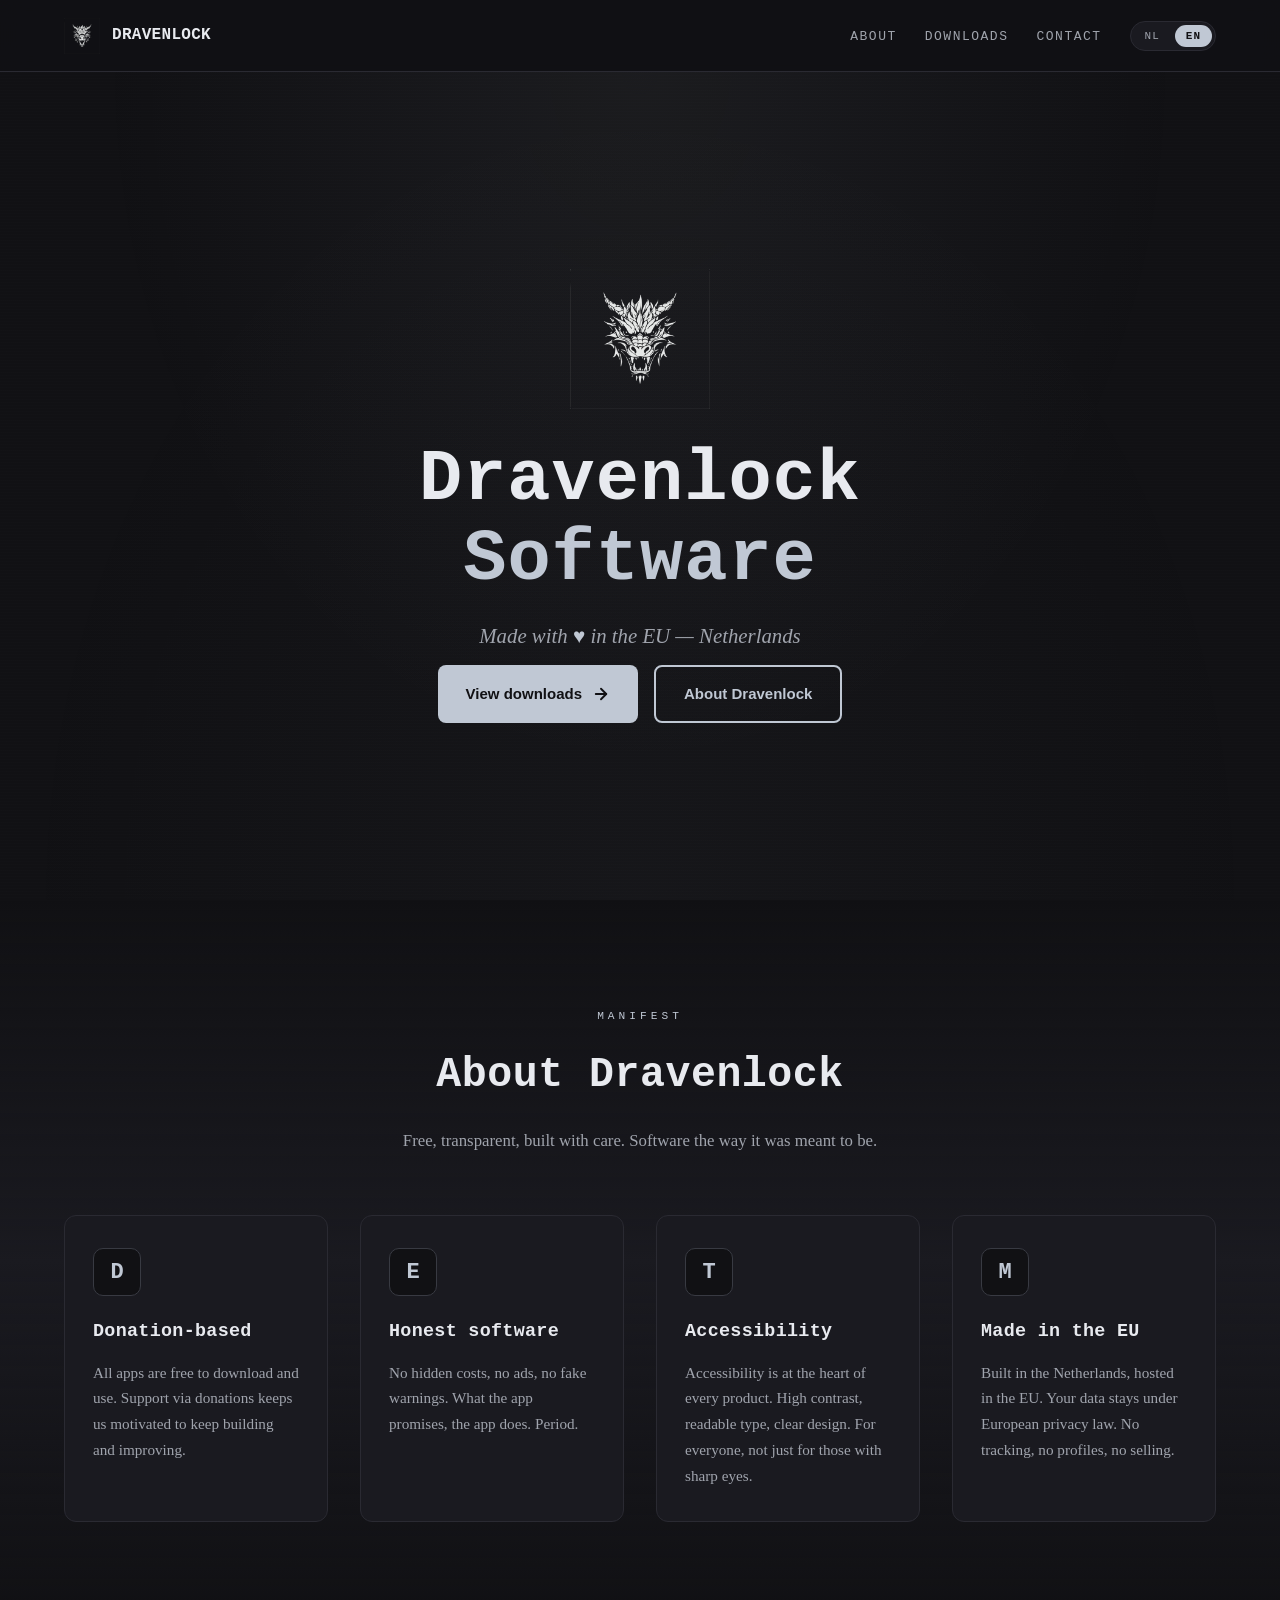
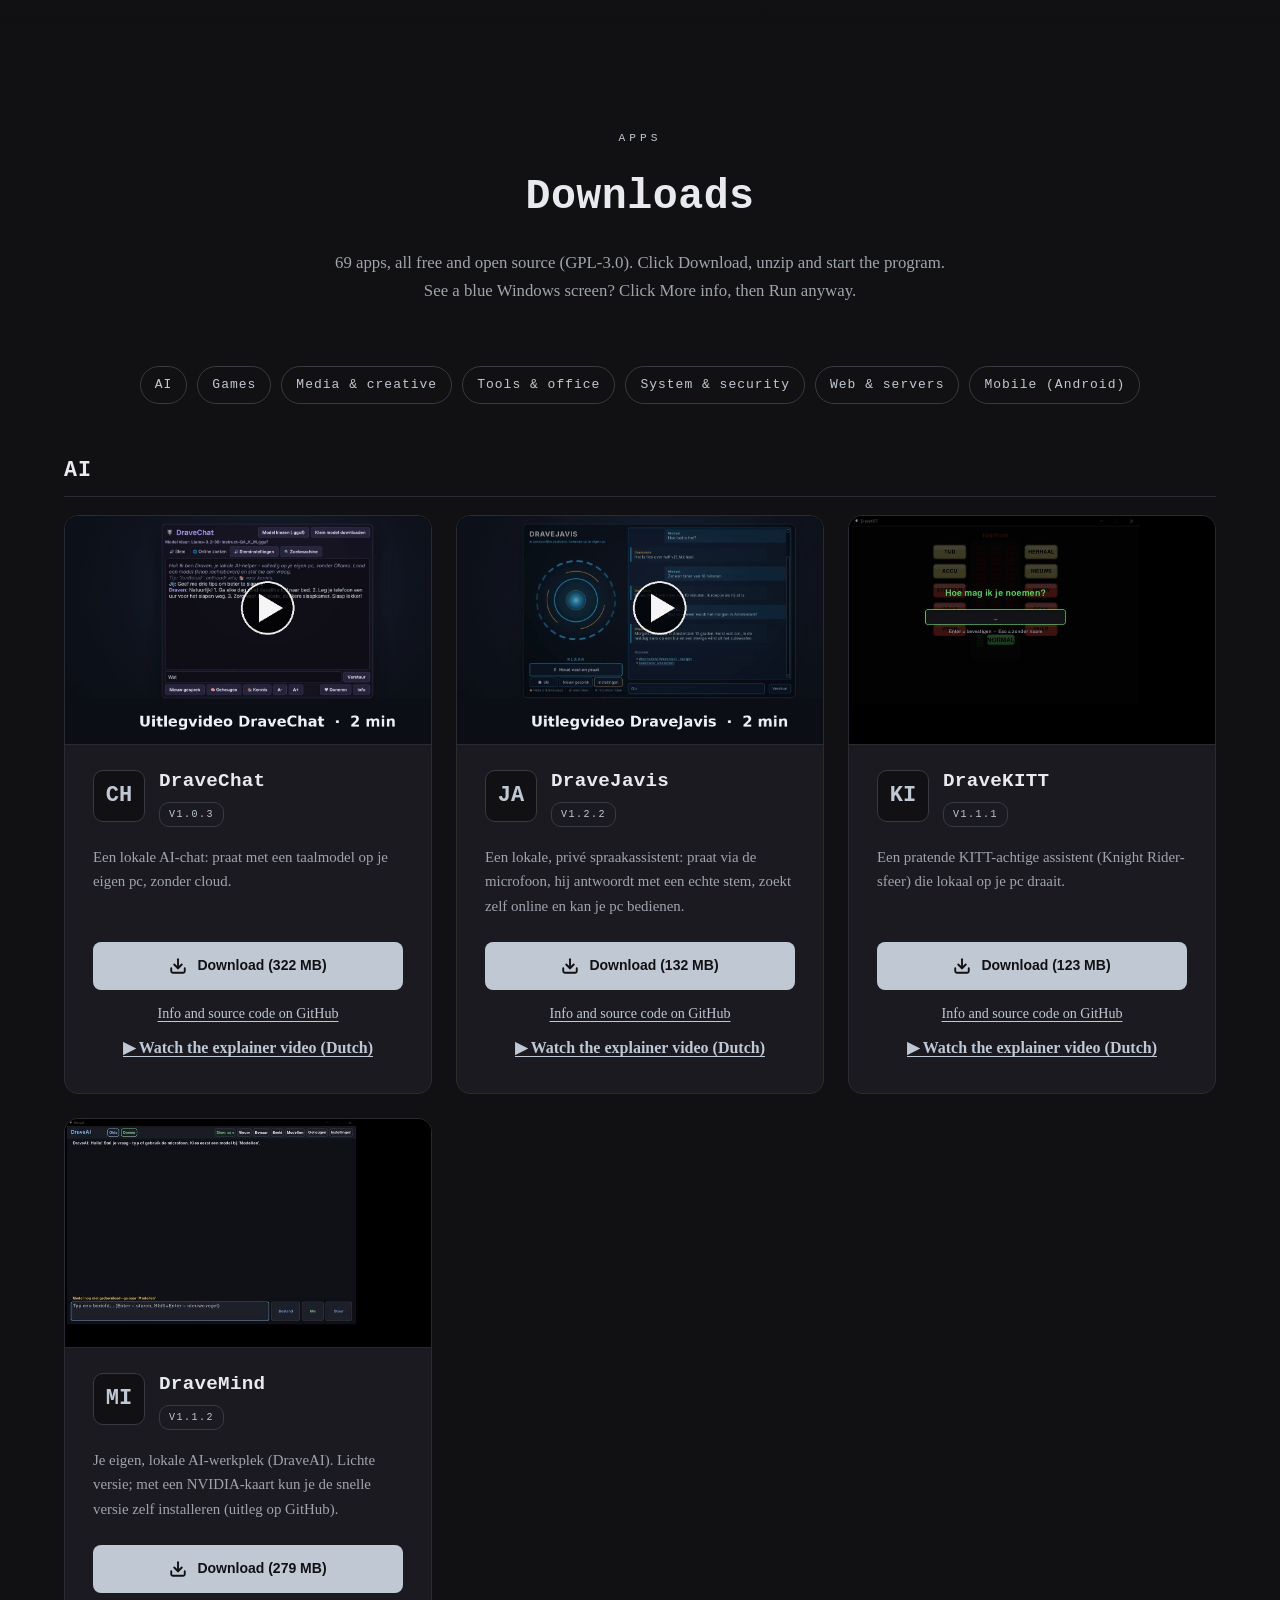
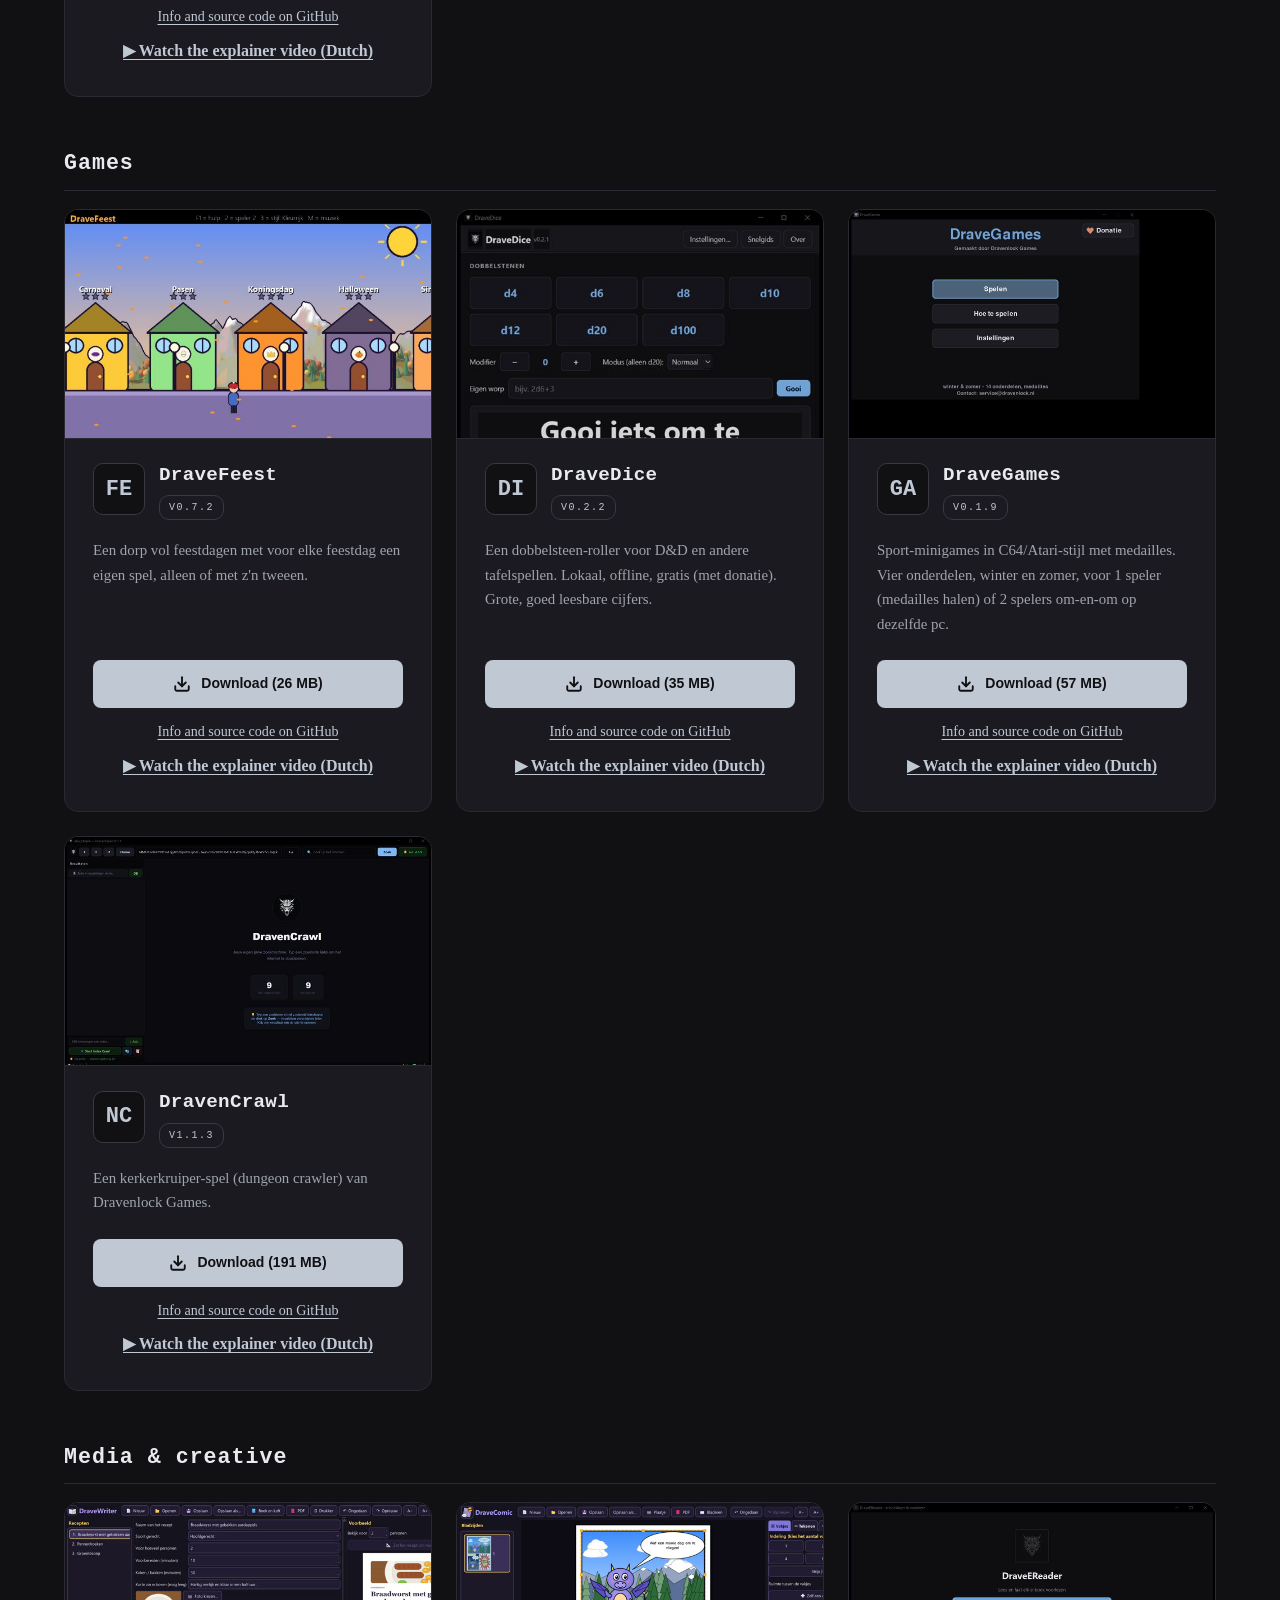
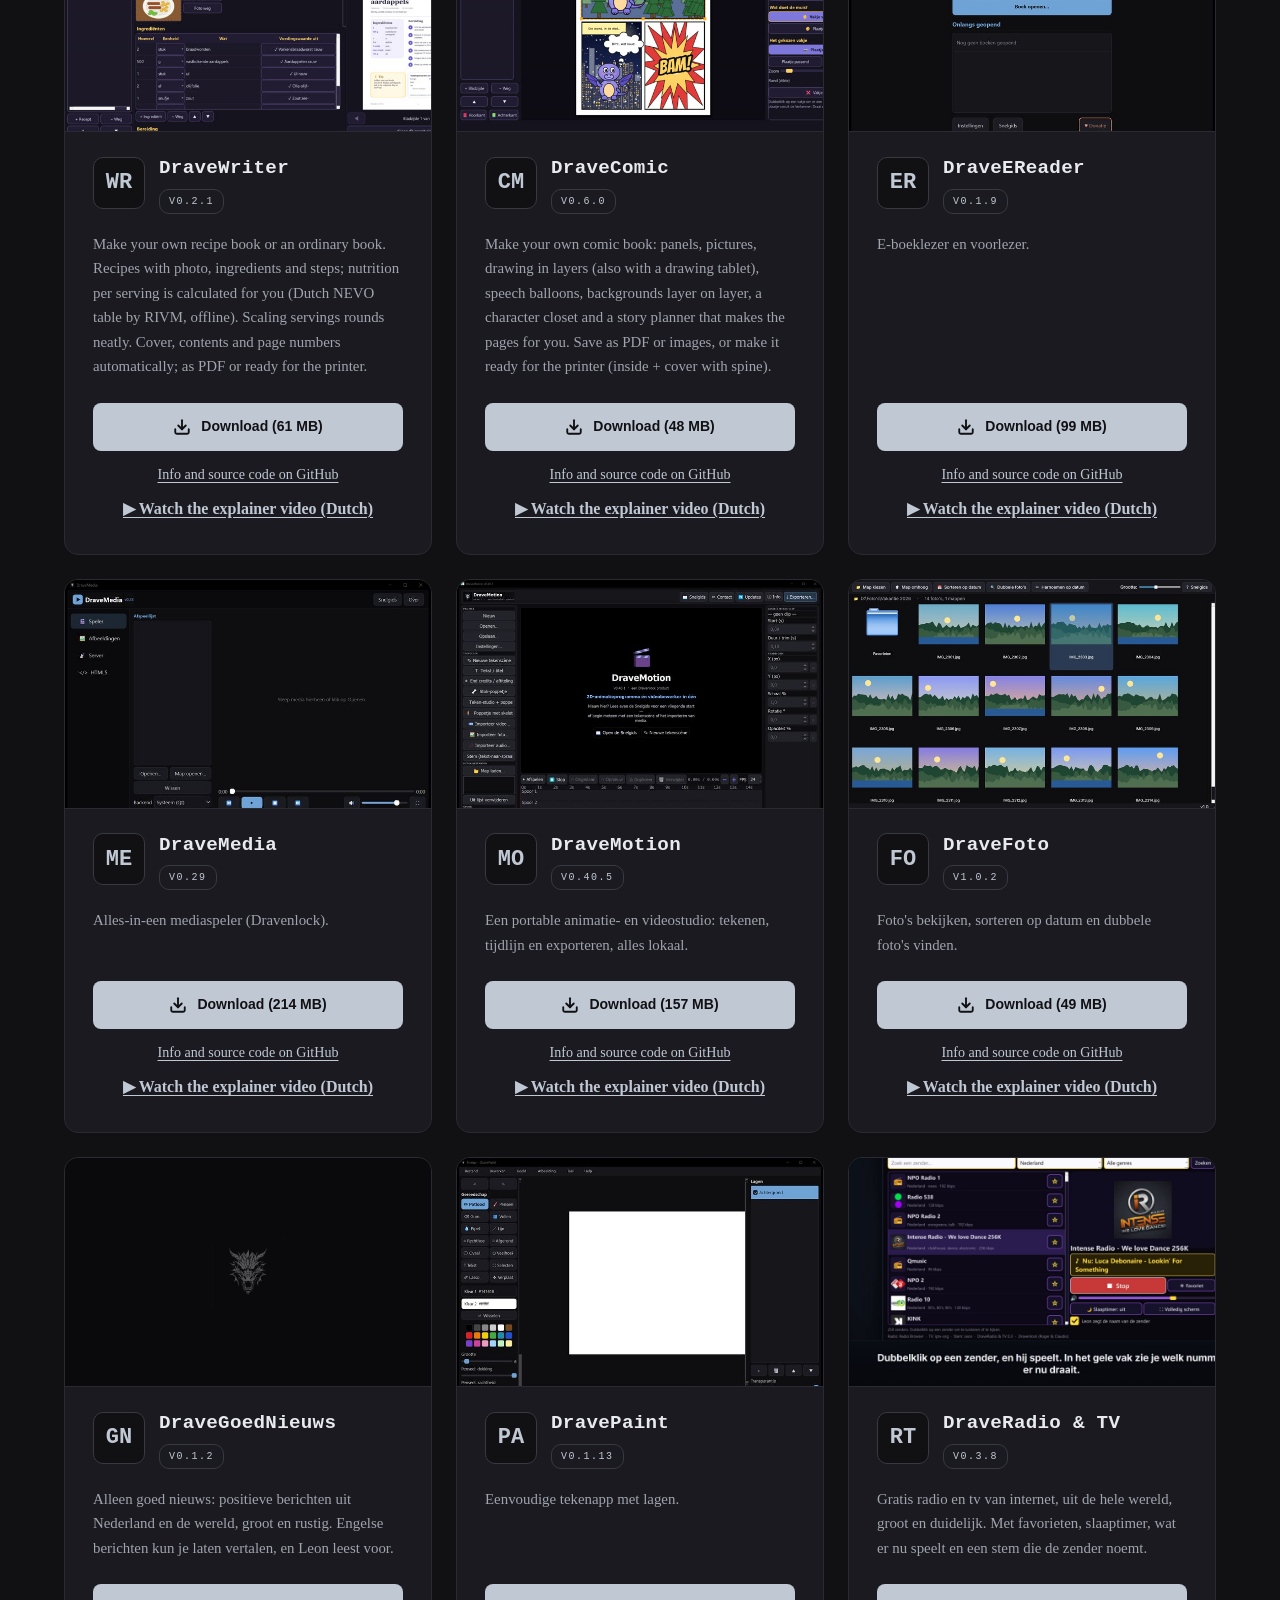
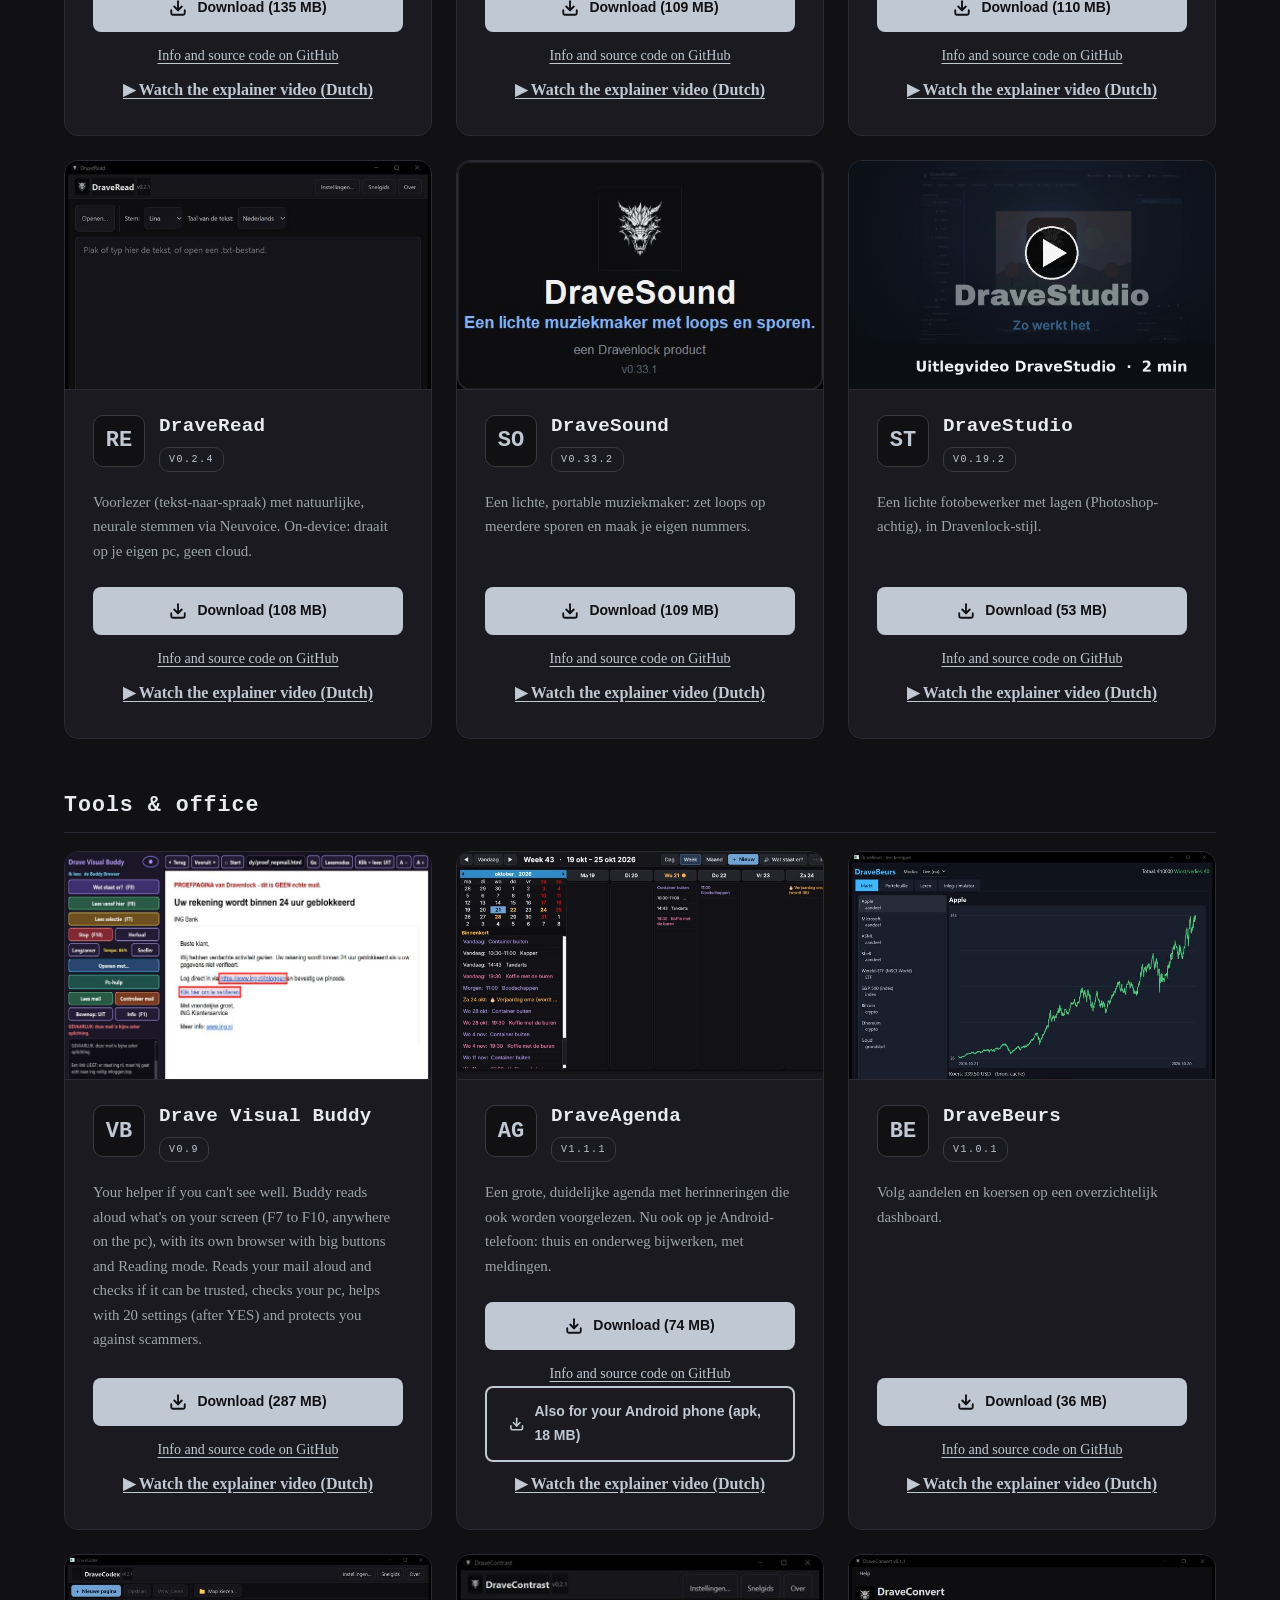
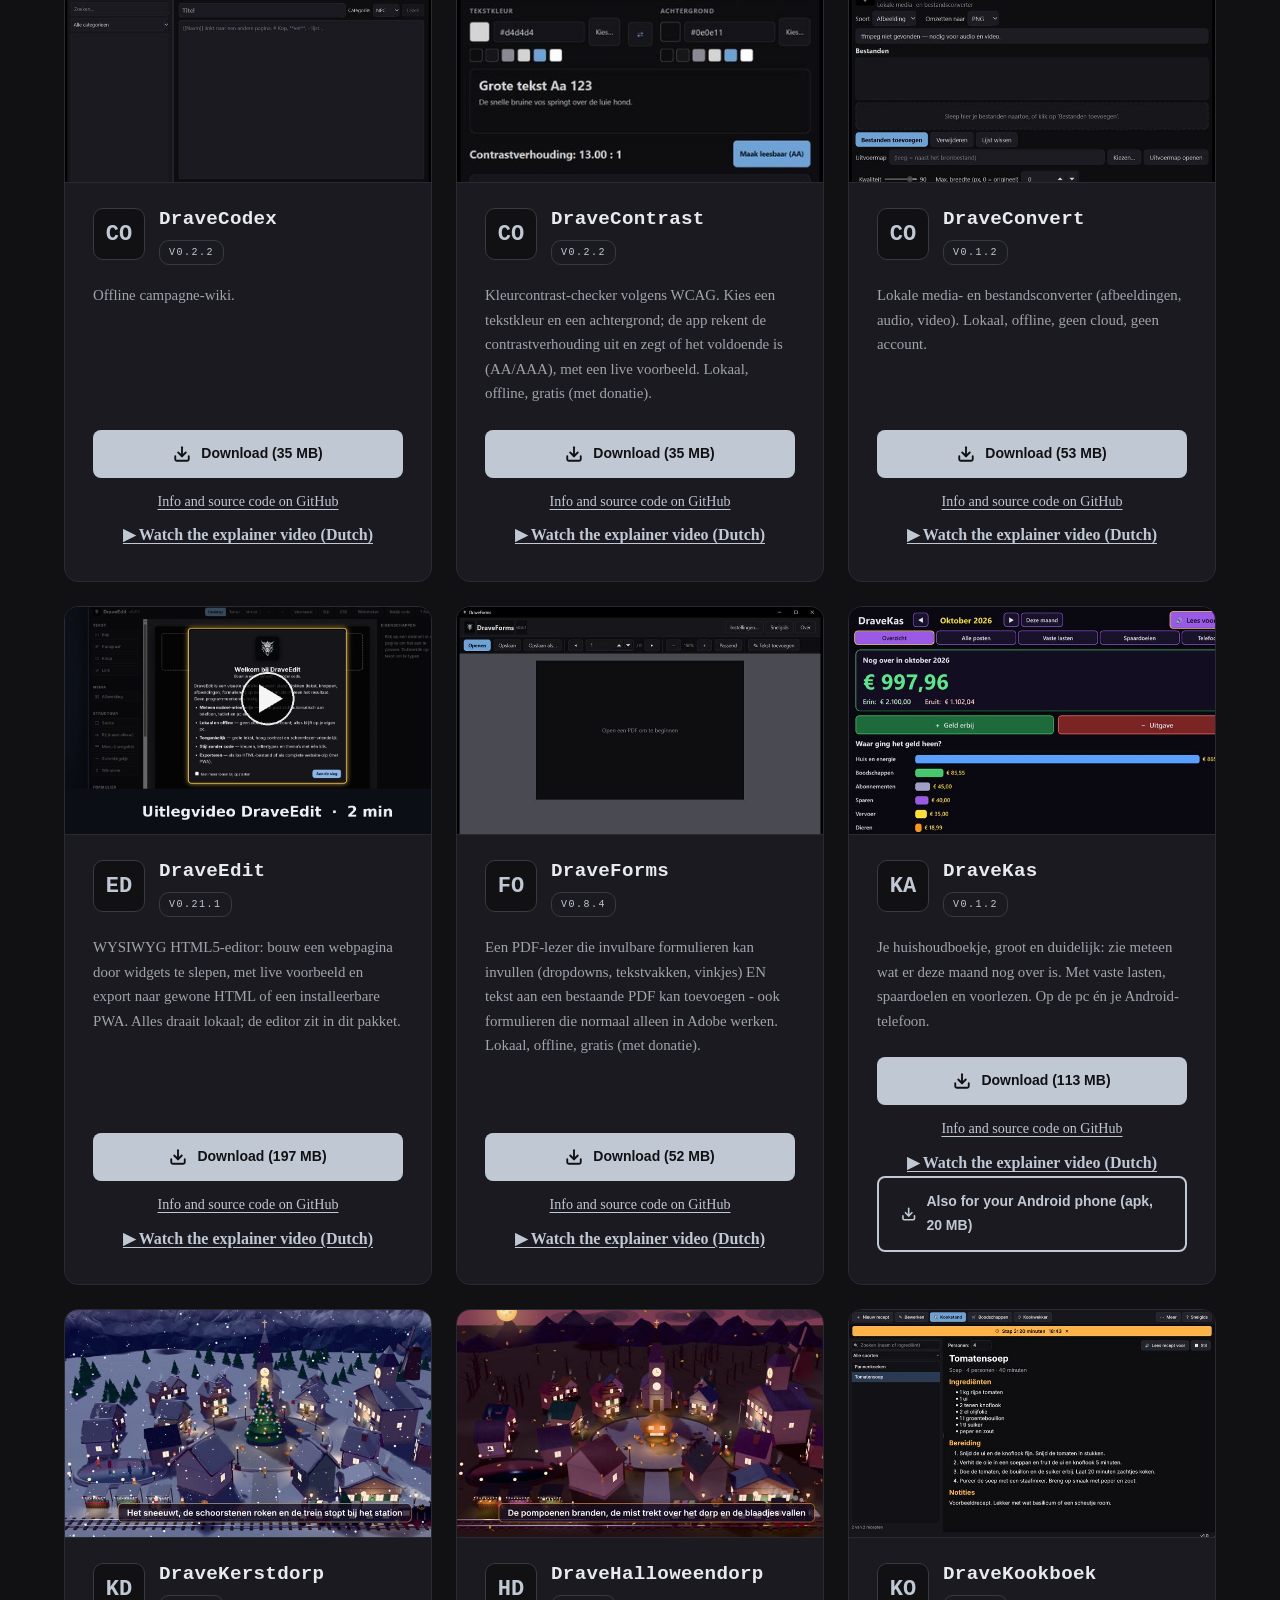
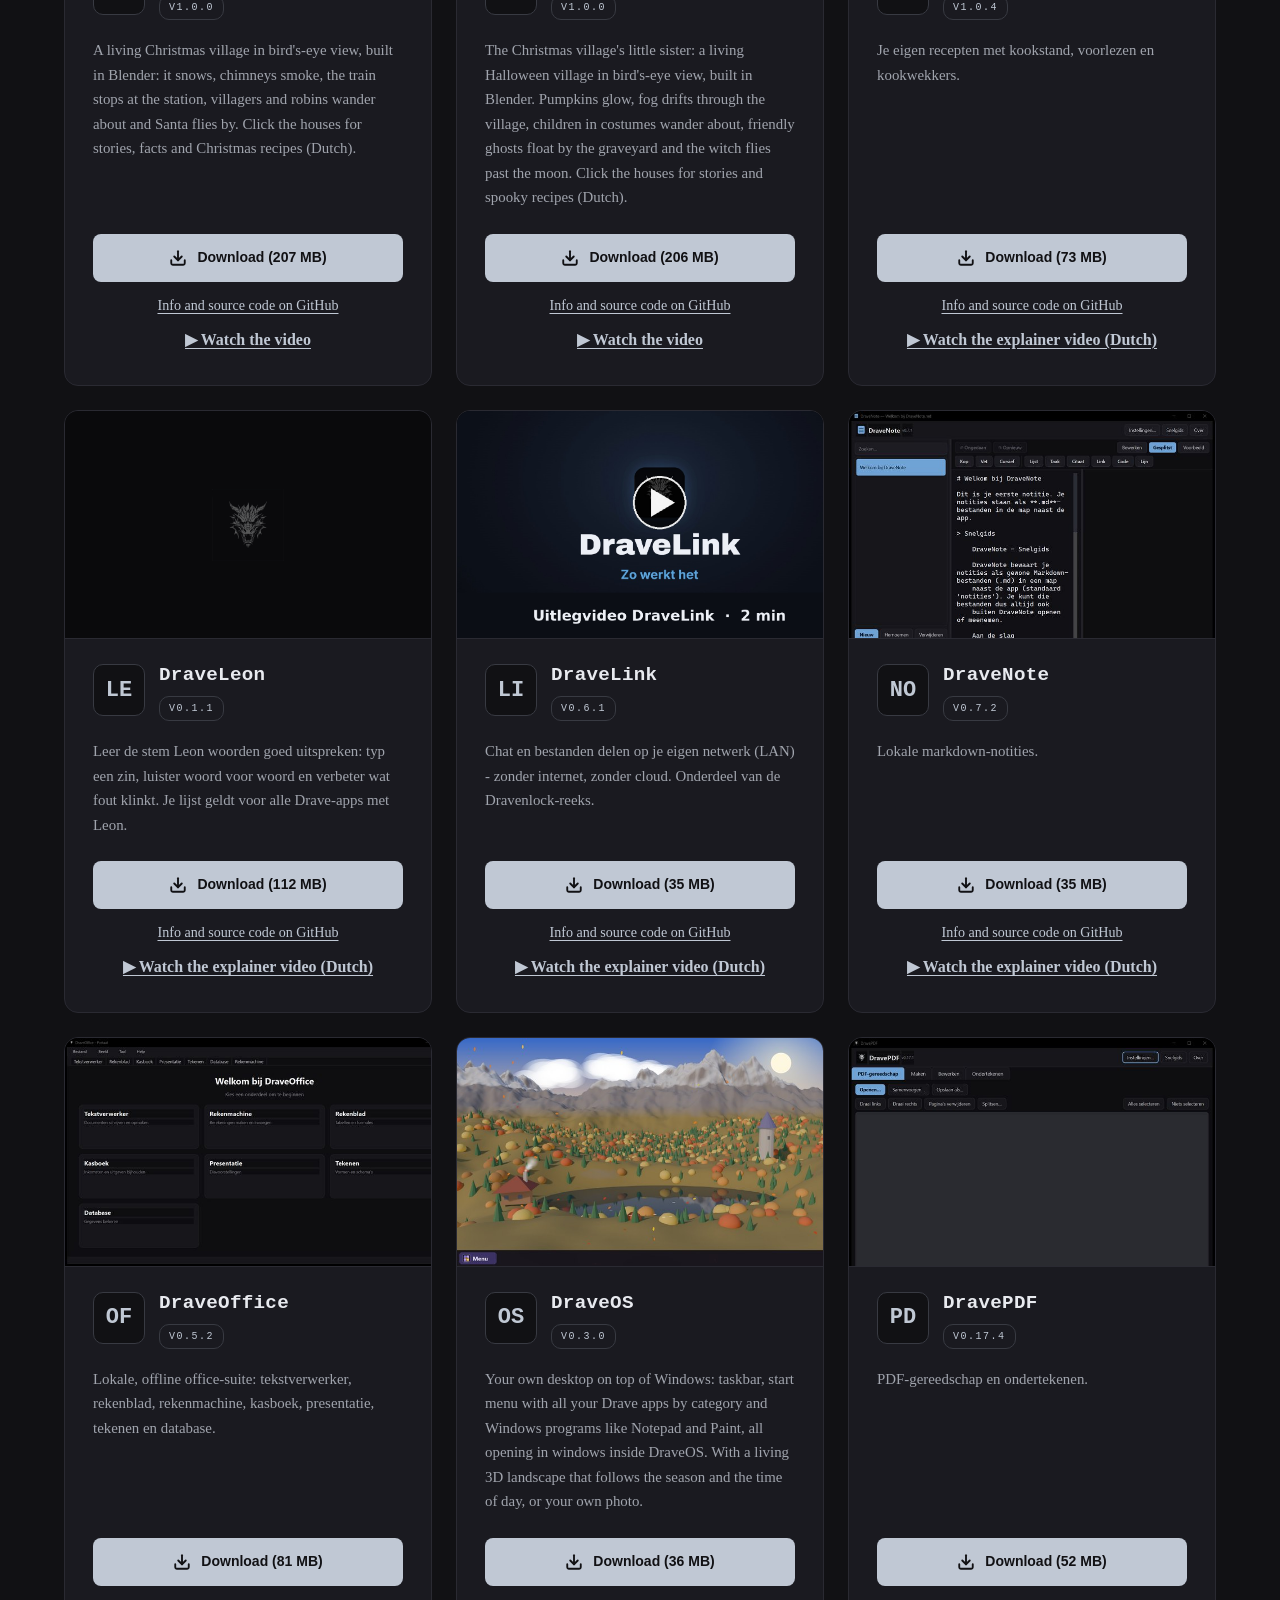
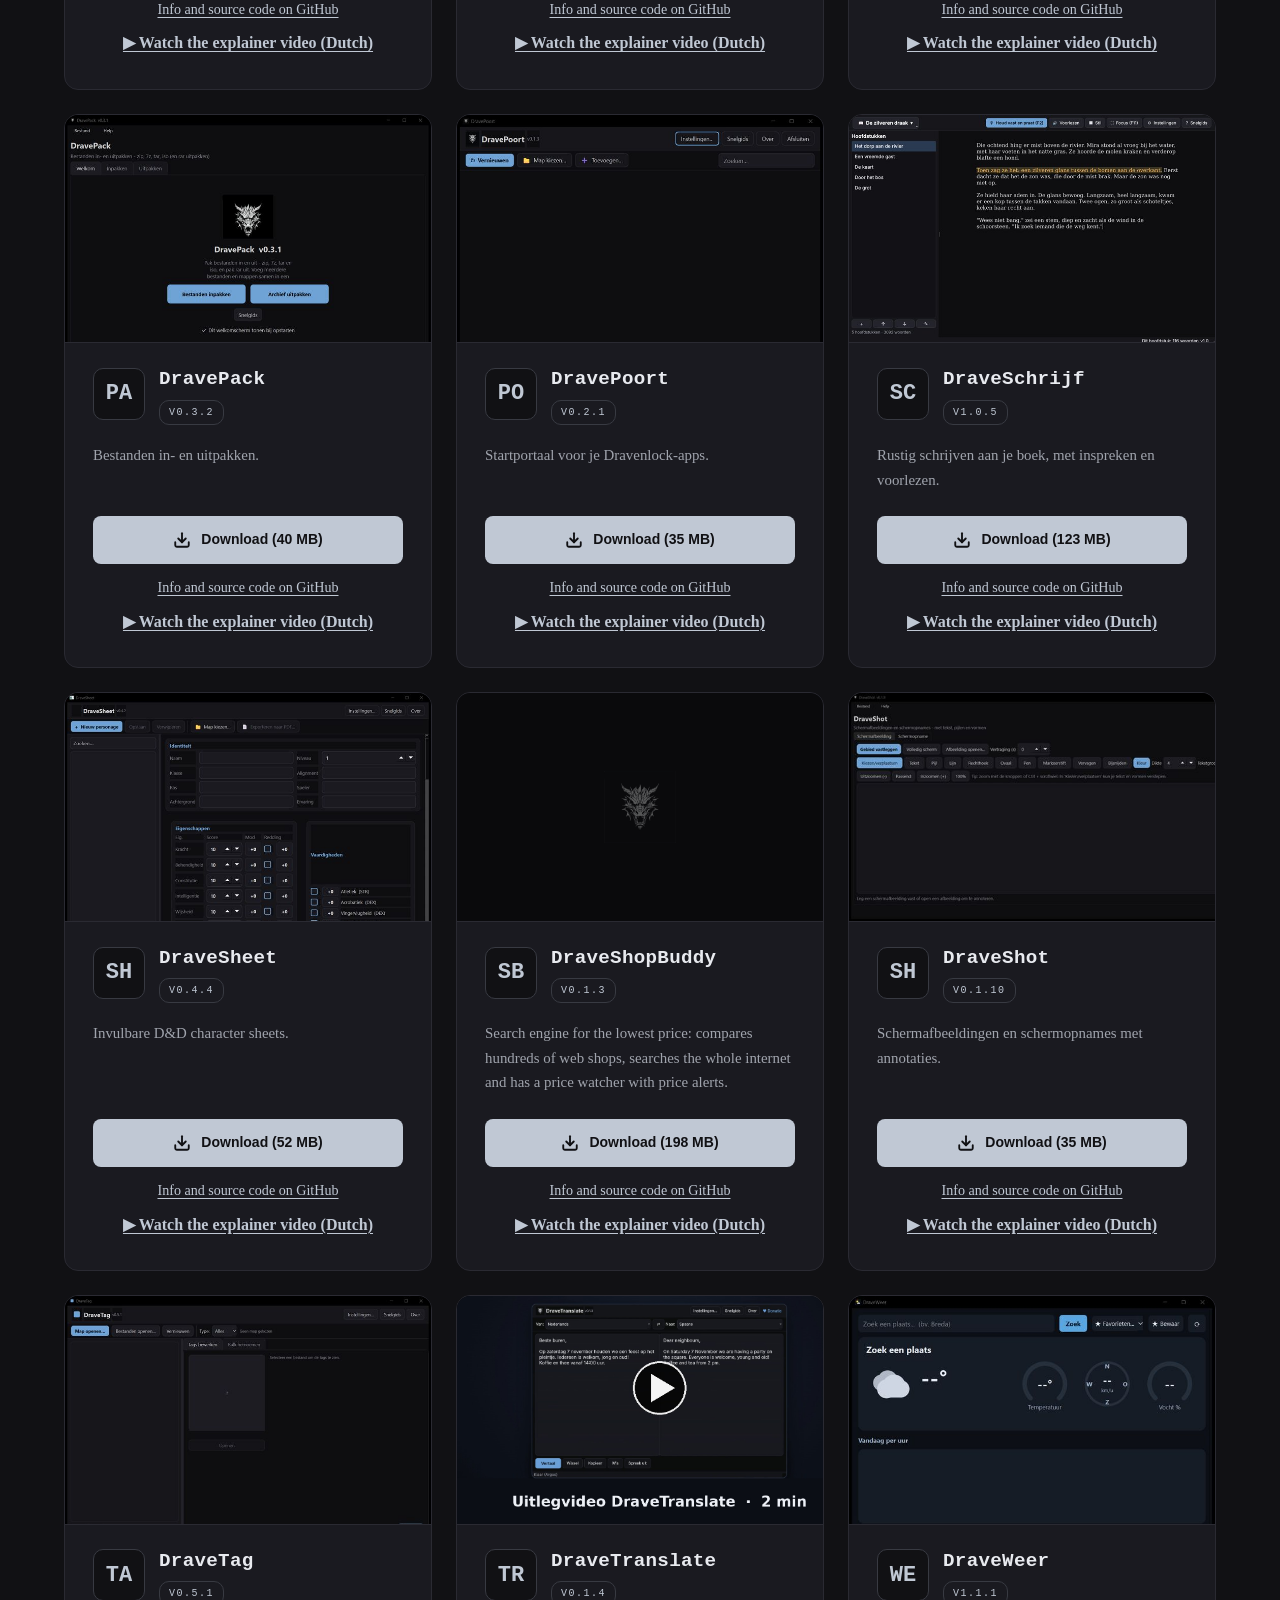
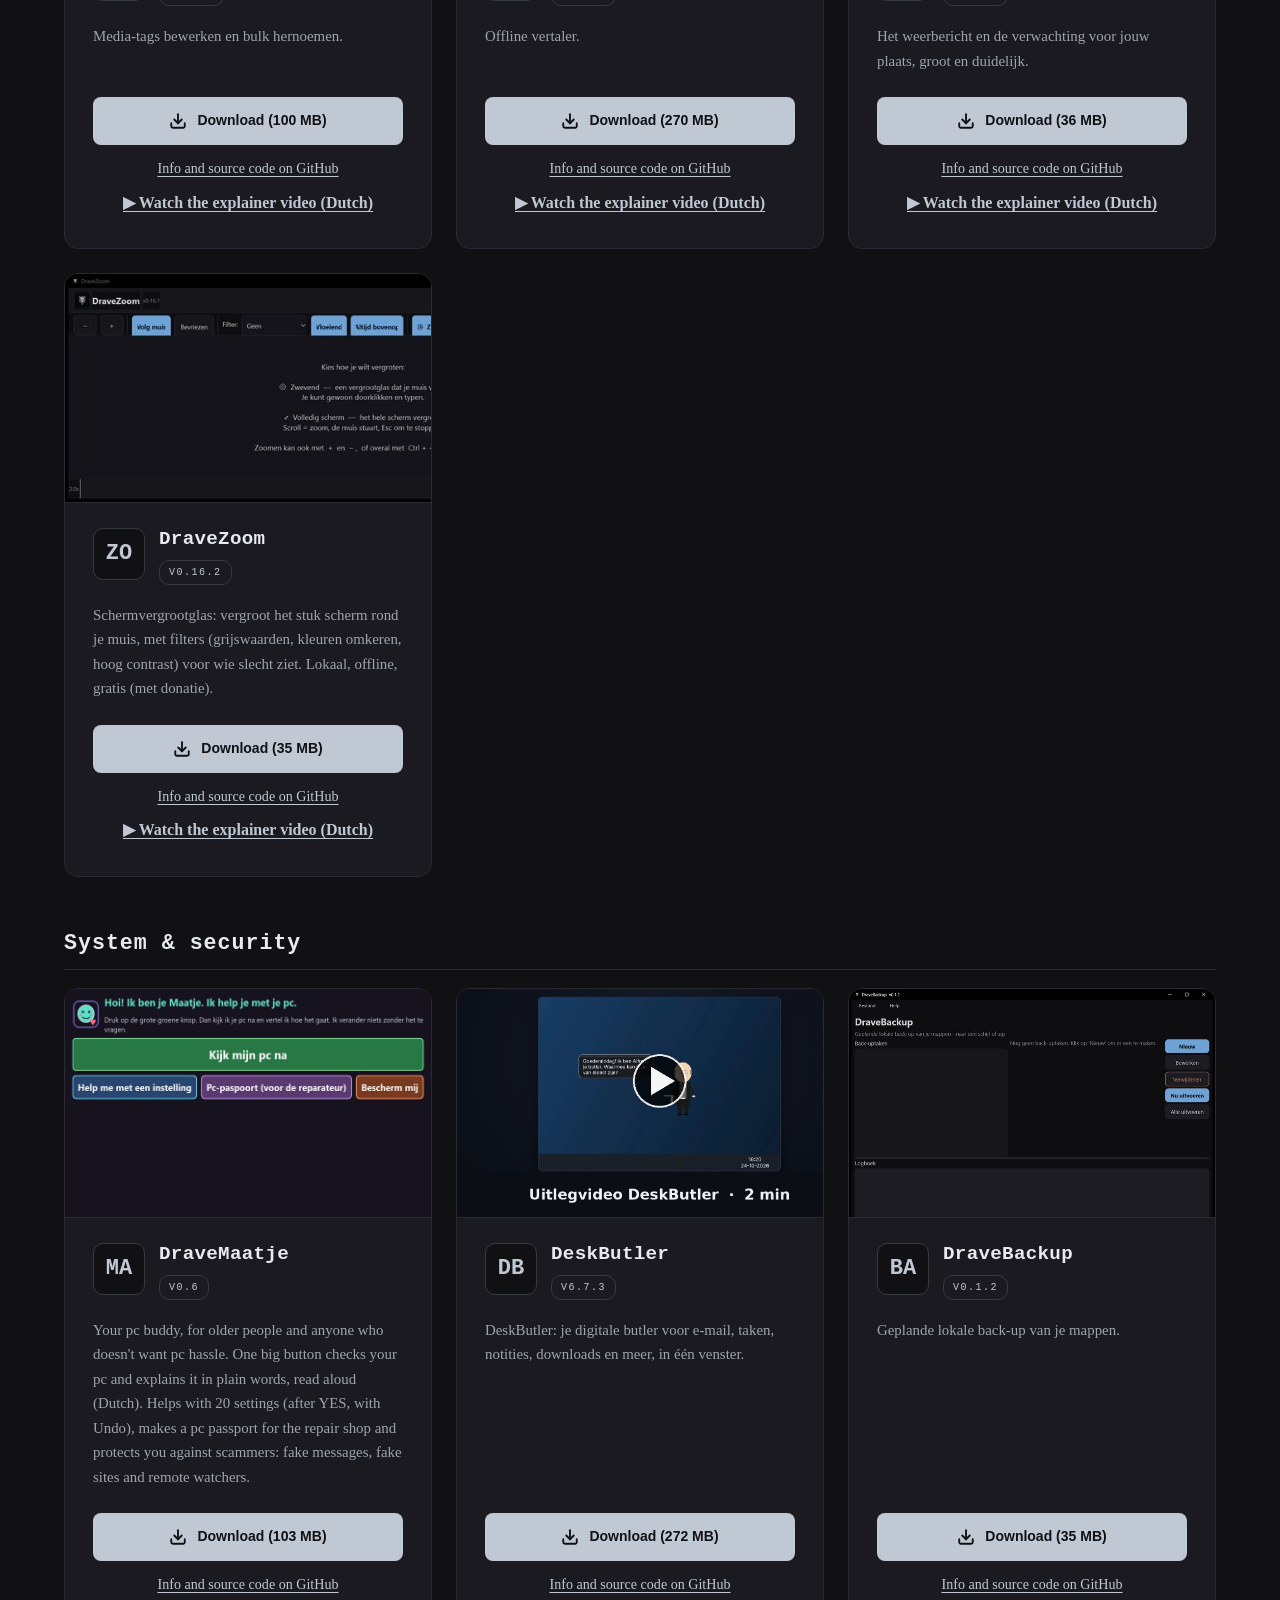
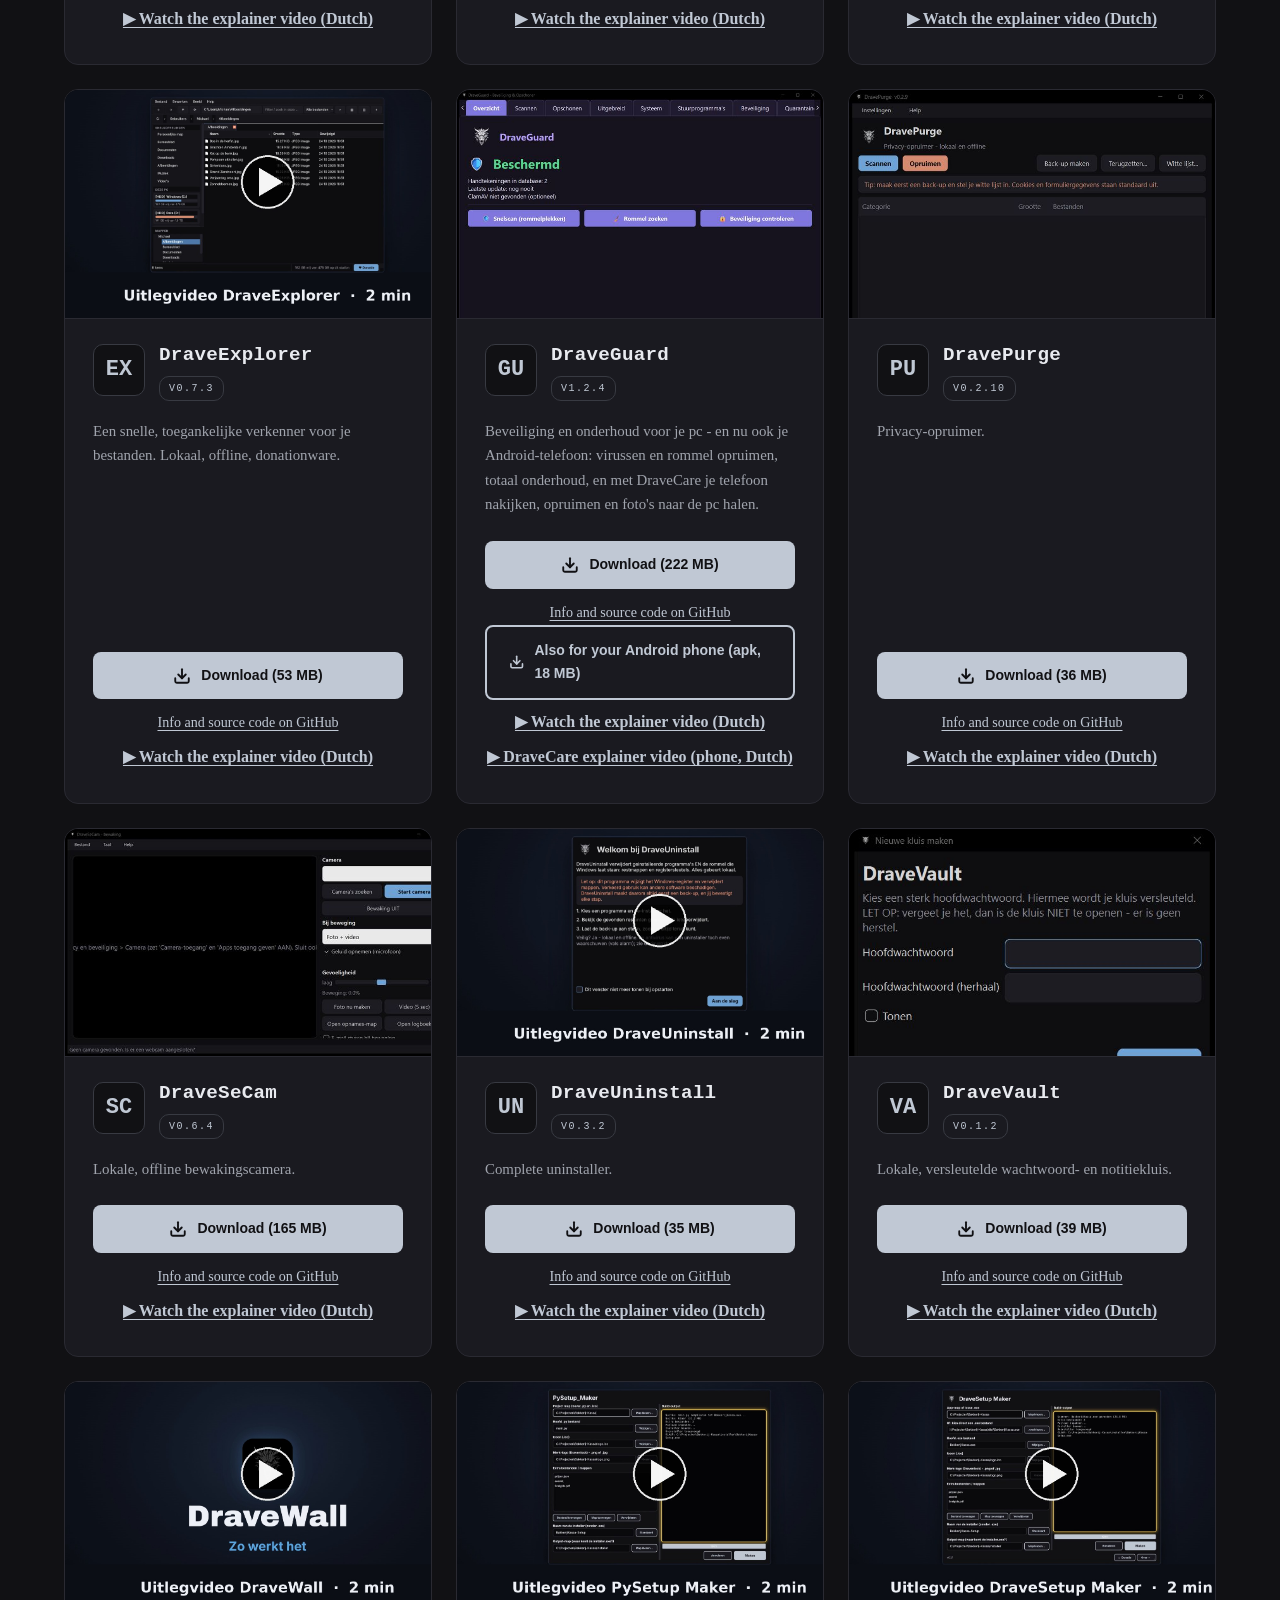
==== commit 2940e773: "Site: Drave Visual Buddy 0.9 toegevoegd (Tools en kantoor) met uitlegvideo, 69 apps (sw 1.9.31) Co-A" ====
--- a/index.html
+++ b/index.html
@@ -146,9 +146,9 @@
         <div class="section-header reveal">
             <span class="section-tag">Apps</span>
             <h2 data-nl="Downloads" data-en="Downloads">Downloads</h2>
-            <p data-nl="68 apps, allemaal gratis en open source (GPL-3.0). Klik op Download, pak de zip uit en start het programma. Zie je een blauw scherm van Windows? Klik op Meer informatie en dan Toch uitvoeren."
-               data-en="68 apps, all free and open source (GPL-3.0). Click Download, unzip and start the program. See a blue Windows screen? Click More info, then Run anyway.">
-                68 apps, allemaal gratis en open source (GPL-3.0). Klik op Download, pak de zip uit en start het programma. Zie je een blauw scherm van Windows? Klik op Meer informatie en dan Toch uitvoeren.
+            <p data-nl="69 apps, allemaal gratis en open source (GPL-3.0). Klik op Download, pak de zip uit en start het programma. Zie je een blauw scherm van Windows? Klik op Meer informatie en dan Toch uitvoeren."
+               data-en="69 apps, all free and open source (GPL-3.0). Click Download, unzip and start the program. See a blue Windows screen? Click More info, then Run anyway.">
+                69 apps, allemaal gratis en open source (GPL-3.0). Klik op Download, pak de zip uit en start het programma. Zie je een blauw scherm van Windows? Klik op Meer informatie en dan Toch uitvoeren.
             </p>
         </div>
 
@@ -385,6 +385,17 @@
         </div>
         <h3 class="dl-cat" id="cat-kantoor" data-nl="Tools en kantoor" data-en="Tools &amp; office">Tools en kantoor</h3>
         <div class="downloads-grid">
+          <article class="download-card reveal">
+            <img class="dl-shot" src="img/apps/DraveVisualBuddy.jpg" alt="Schermafbeelding van Drave Visual Buddy" loading="lazy">
+            <div class="download-card-header">
+              <div class="download-card-icon">VB</div>
+              <div><h3>Drave Visual Buddy</h3><span class="tag">v0.9</span></div>
+            </div>
+            <p data-nl="Je hulpje als je slecht ziet. Buddy leest hardop voor wat er op je scherm staat (F7 tot F10, overal op de pc), met een eigen browser met grote knoppen en Leesmodus. Leest je mail voor en controleert of hij te vertrouwen is, kijkt je pc na, helpt met 20 instellingen (na JA) en beschermt je tegen oplichters." data-en="Your helper if you can't see well. Buddy reads aloud what's on your screen (F7 to F10, anywhere on the pc), with its own browser with big buttons and Reading mode. Reads your mail aloud and checks if it can be trusted, checks your pc, helps with 20 settings (after YES) and protects you against scammers.">Je hulpje als je slecht ziet. Buddy leest hardop voor wat er op je scherm staat (F7 tot F10, overal op de pc), met een eigen browser met grote knoppen en Leesmodus. Leest je mail voor en controleert of hij te vertrouwen is, kijkt je pc na, helpt met 20 instellingen (na JA) en beschermt je tegen oplichters.</p>
+            <a href="https://github.com/mbrv4ever/VisualBuddy/releases/download/v0.9/DraveVisualBuddy-0.9.zip" class="btn btn-primary"><svg class="btn-icon" viewBox="0 0 24 24" fill="none" stroke="currentColor" stroke-width="2.5" stroke-linecap="round" stroke-linejoin="round"><path d="M21 15v4a2 2 0 0 1-2 2H5a2 2 0 0 1-2-2v-4"></path><polyline points="7 10 12 15 17 10"></polyline><line x1="12" y1="15" x2="12" y2="3"></line></svg><span data-nl="Download (287 MB)" data-en="Download (287 MB)">Download (287 MB)</span></a>
+            <a href="https://github.com/mbrv4ever/VisualBuddy" class="dl-src" target="_blank" rel="noopener" data-nl="Uitleg en broncode op GitHub" data-en="Info and source code on GitHub">Uitleg en broncode op GitHub</a>
+            <a href="video/DraveVisualBuddy.mp4" class="dl-src dl-video" target="_blank" rel="noopener" data-nl="&#9654; Bekijk de uitlegvideo" data-en="&#9654; Watch the explainer video (Dutch)">&#9654; Bekijk de uitlegvideo</a>
+          </article>
           <article class="download-card reveal">
             <img class="dl-shot" src="img/apps/DraveAgenda.jpg" alt="Schermafbeelding van DraveAgenda" loading="lazy">
             <div class="download-card-header">
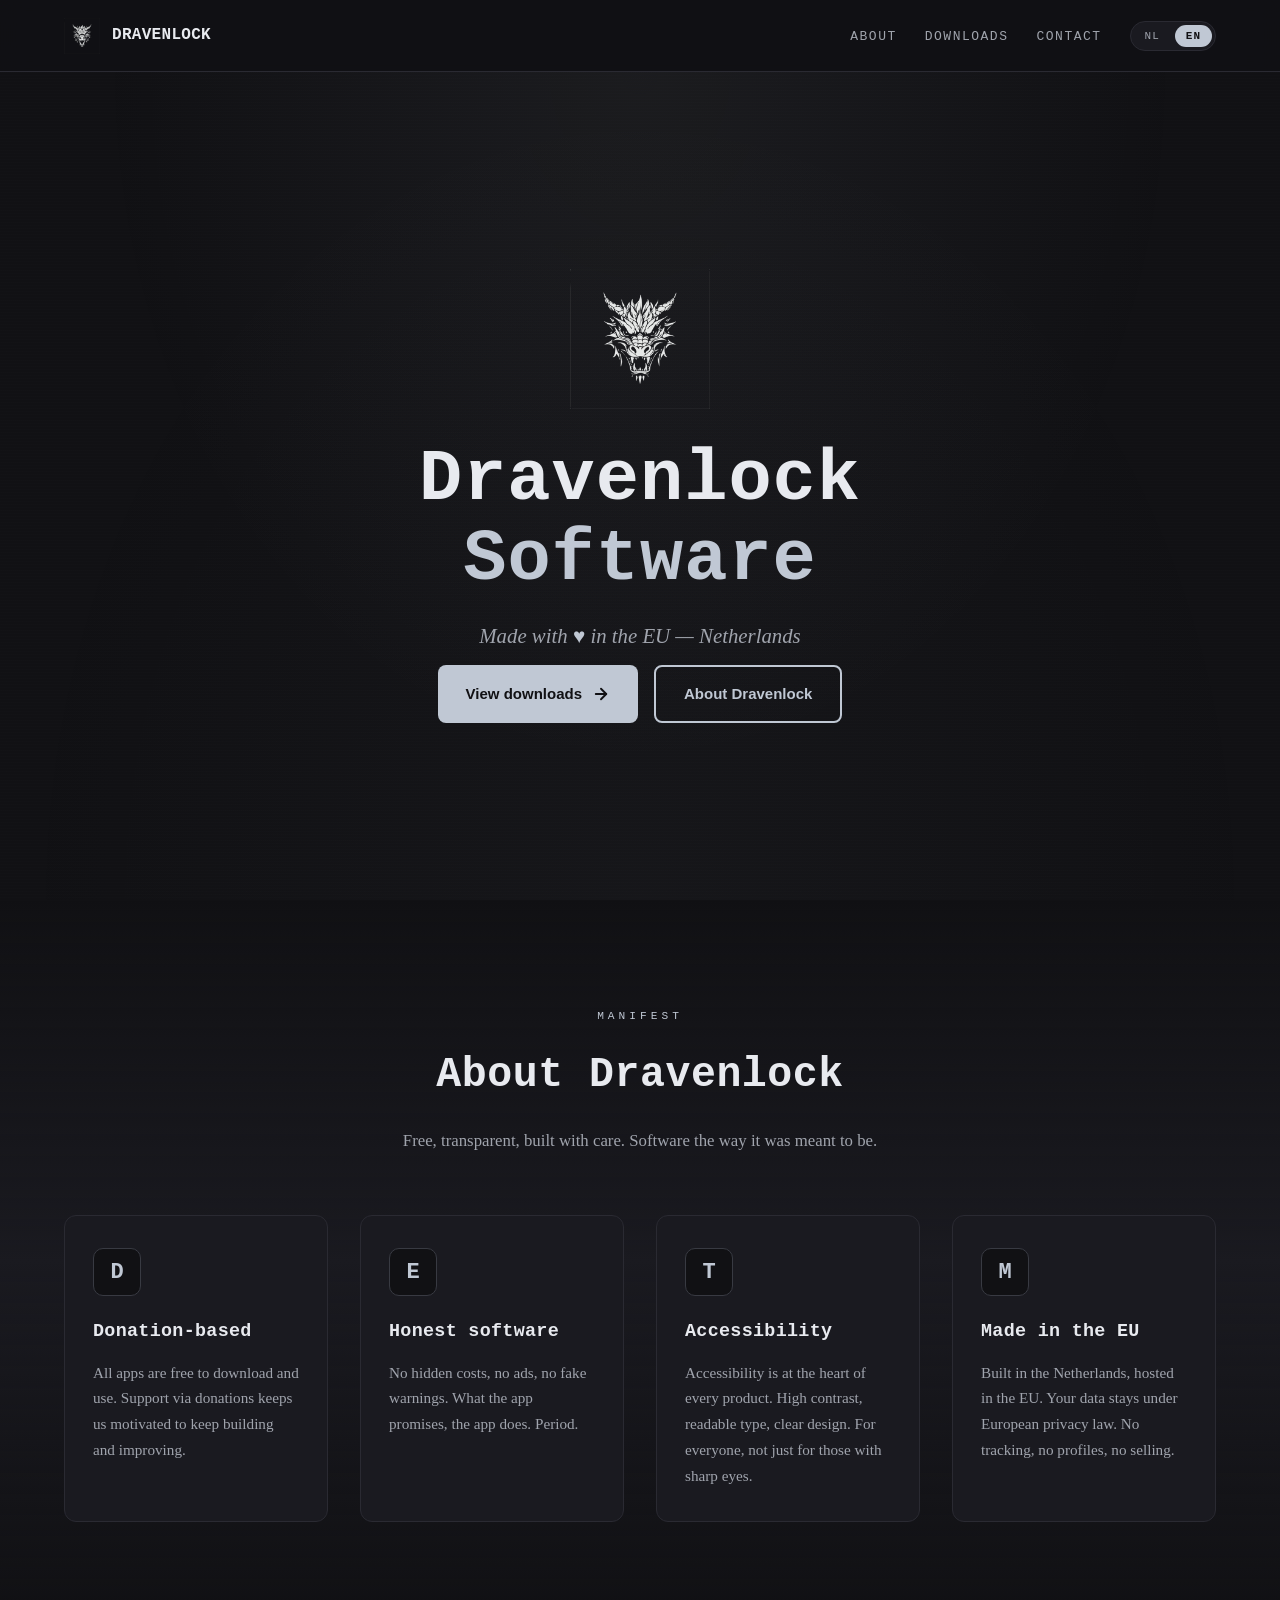
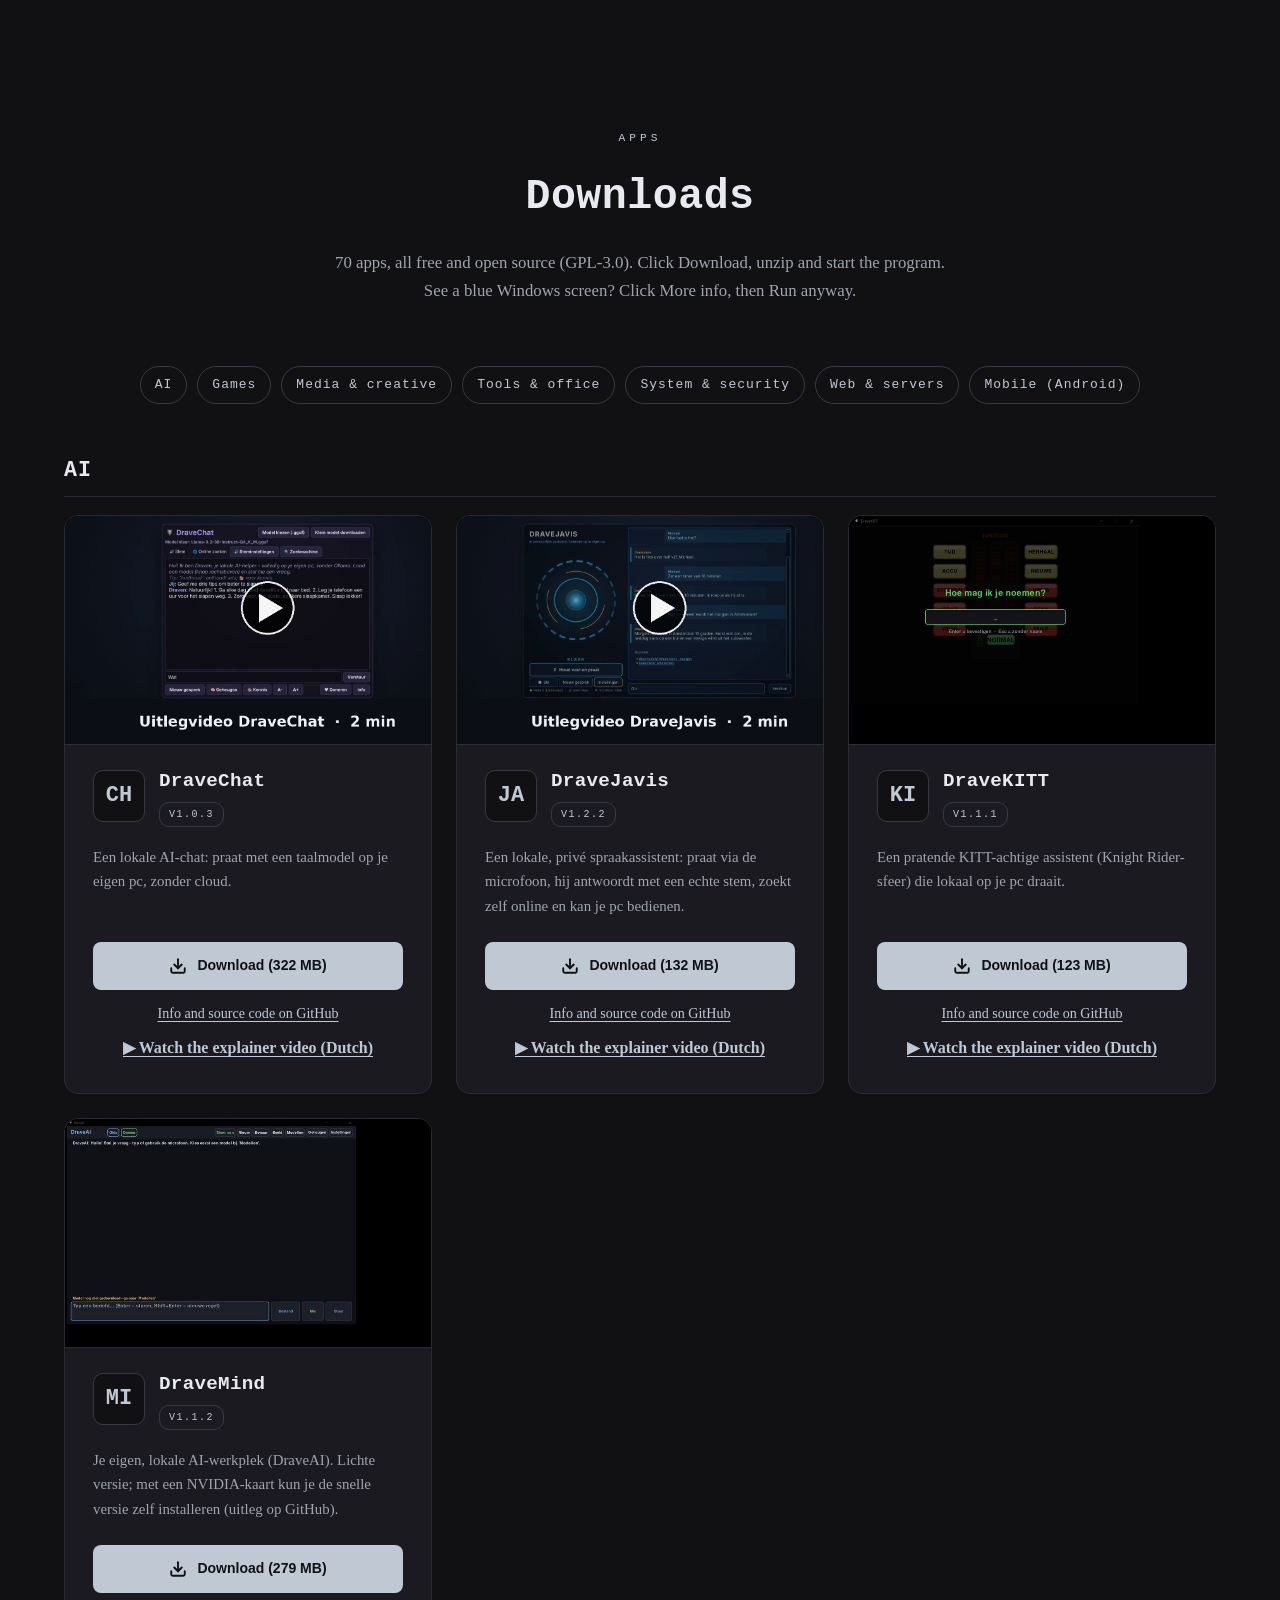
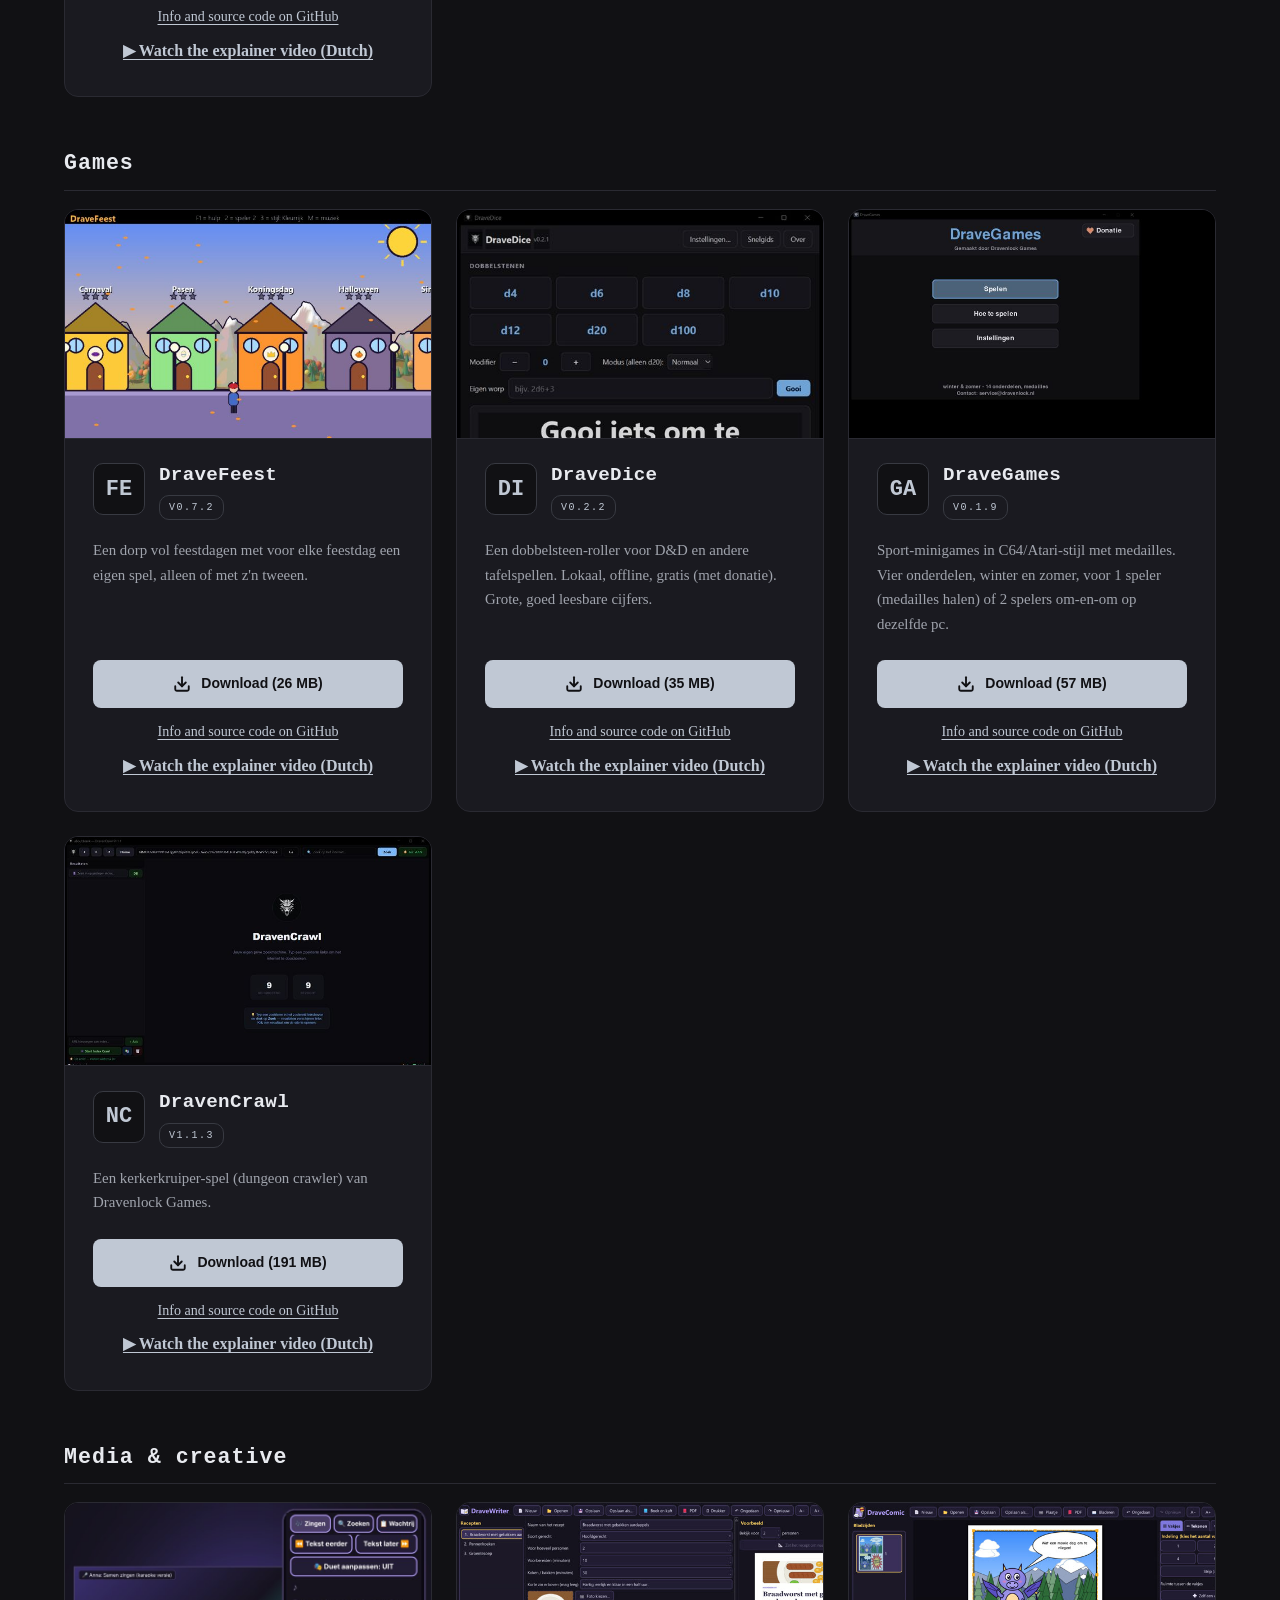
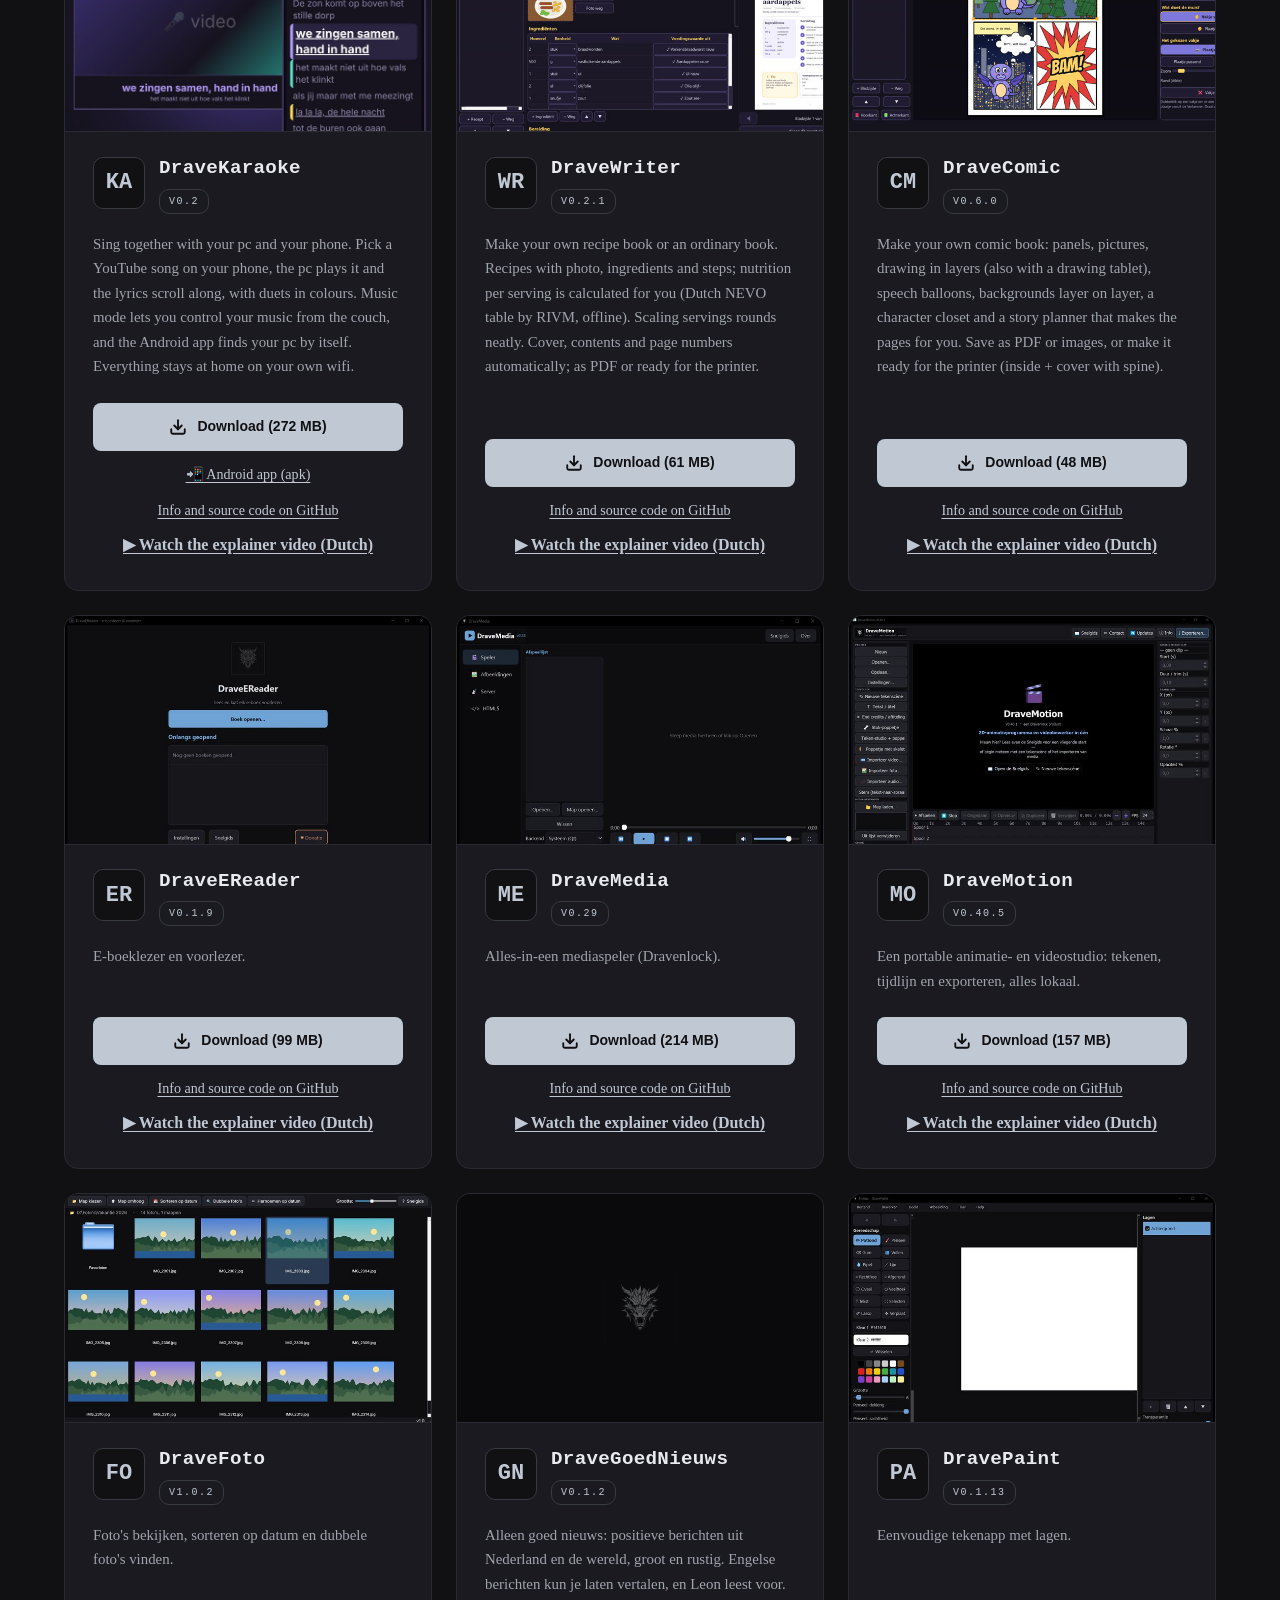
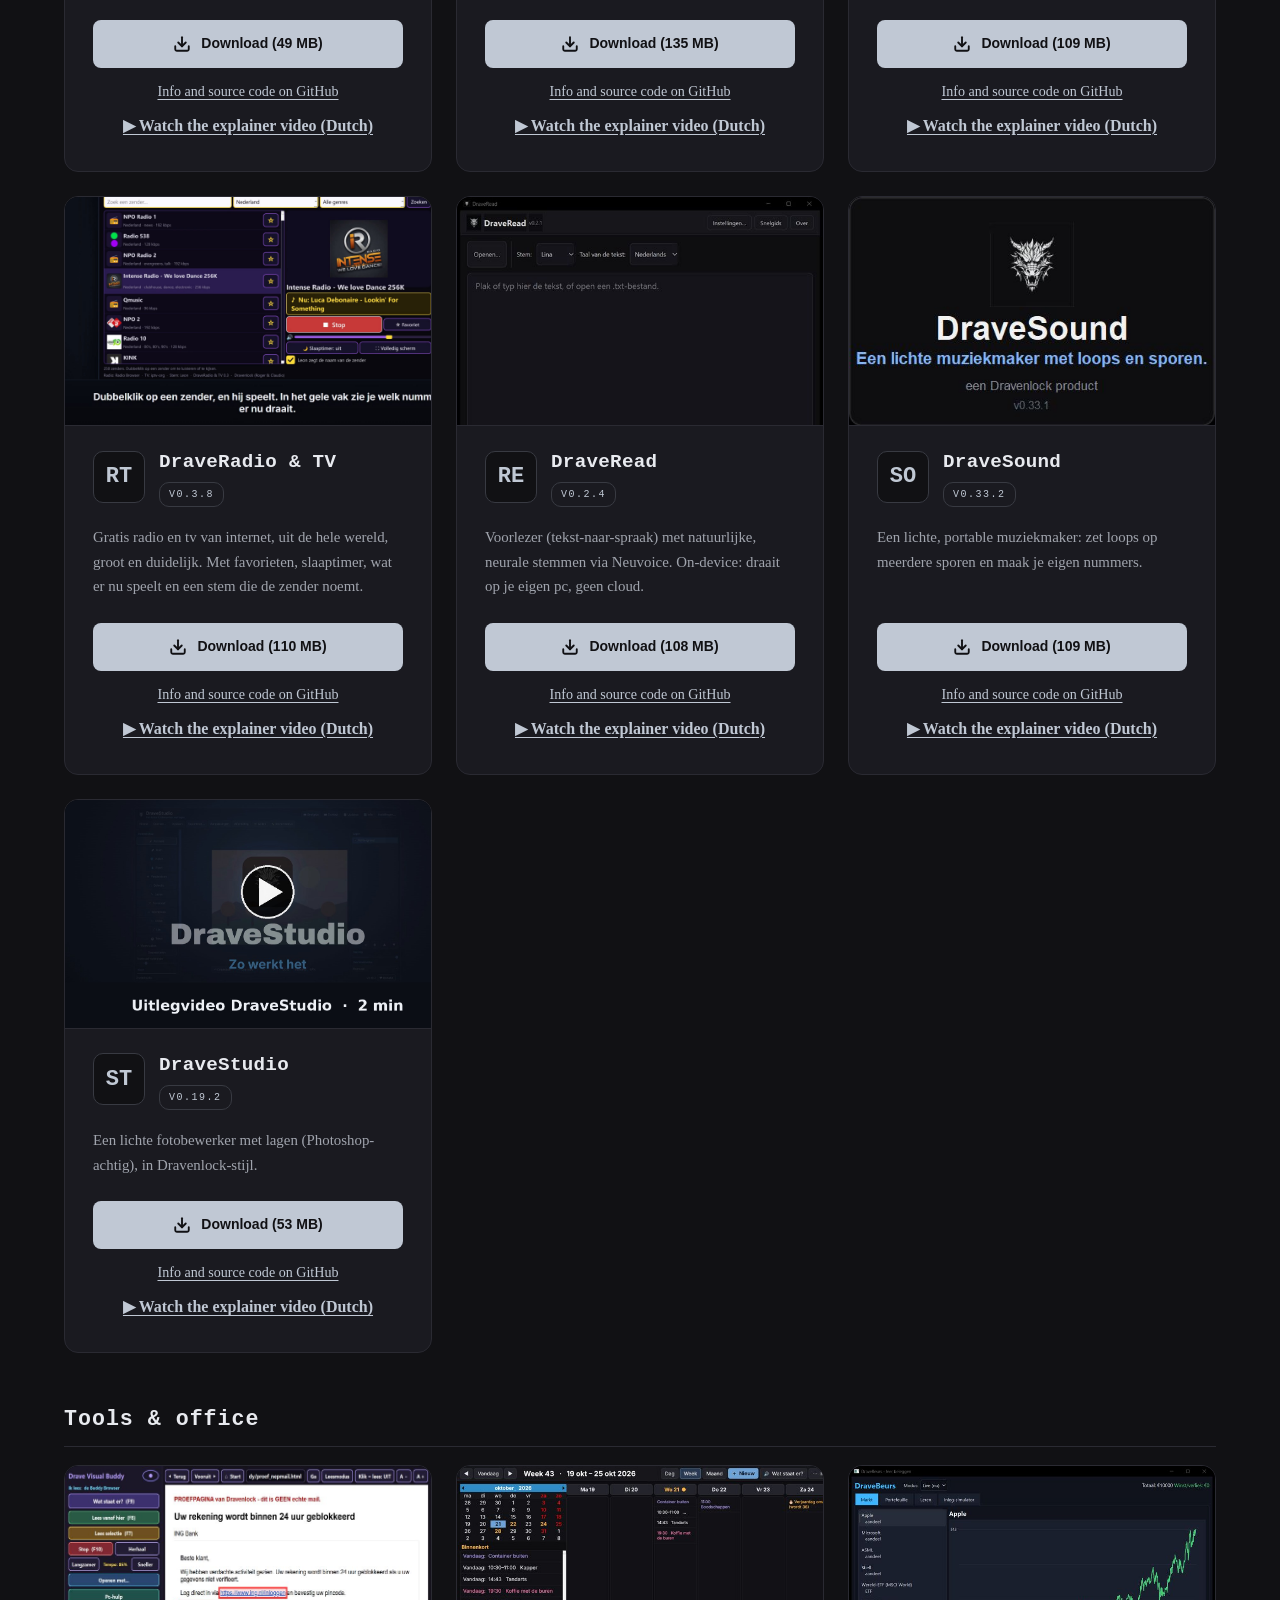
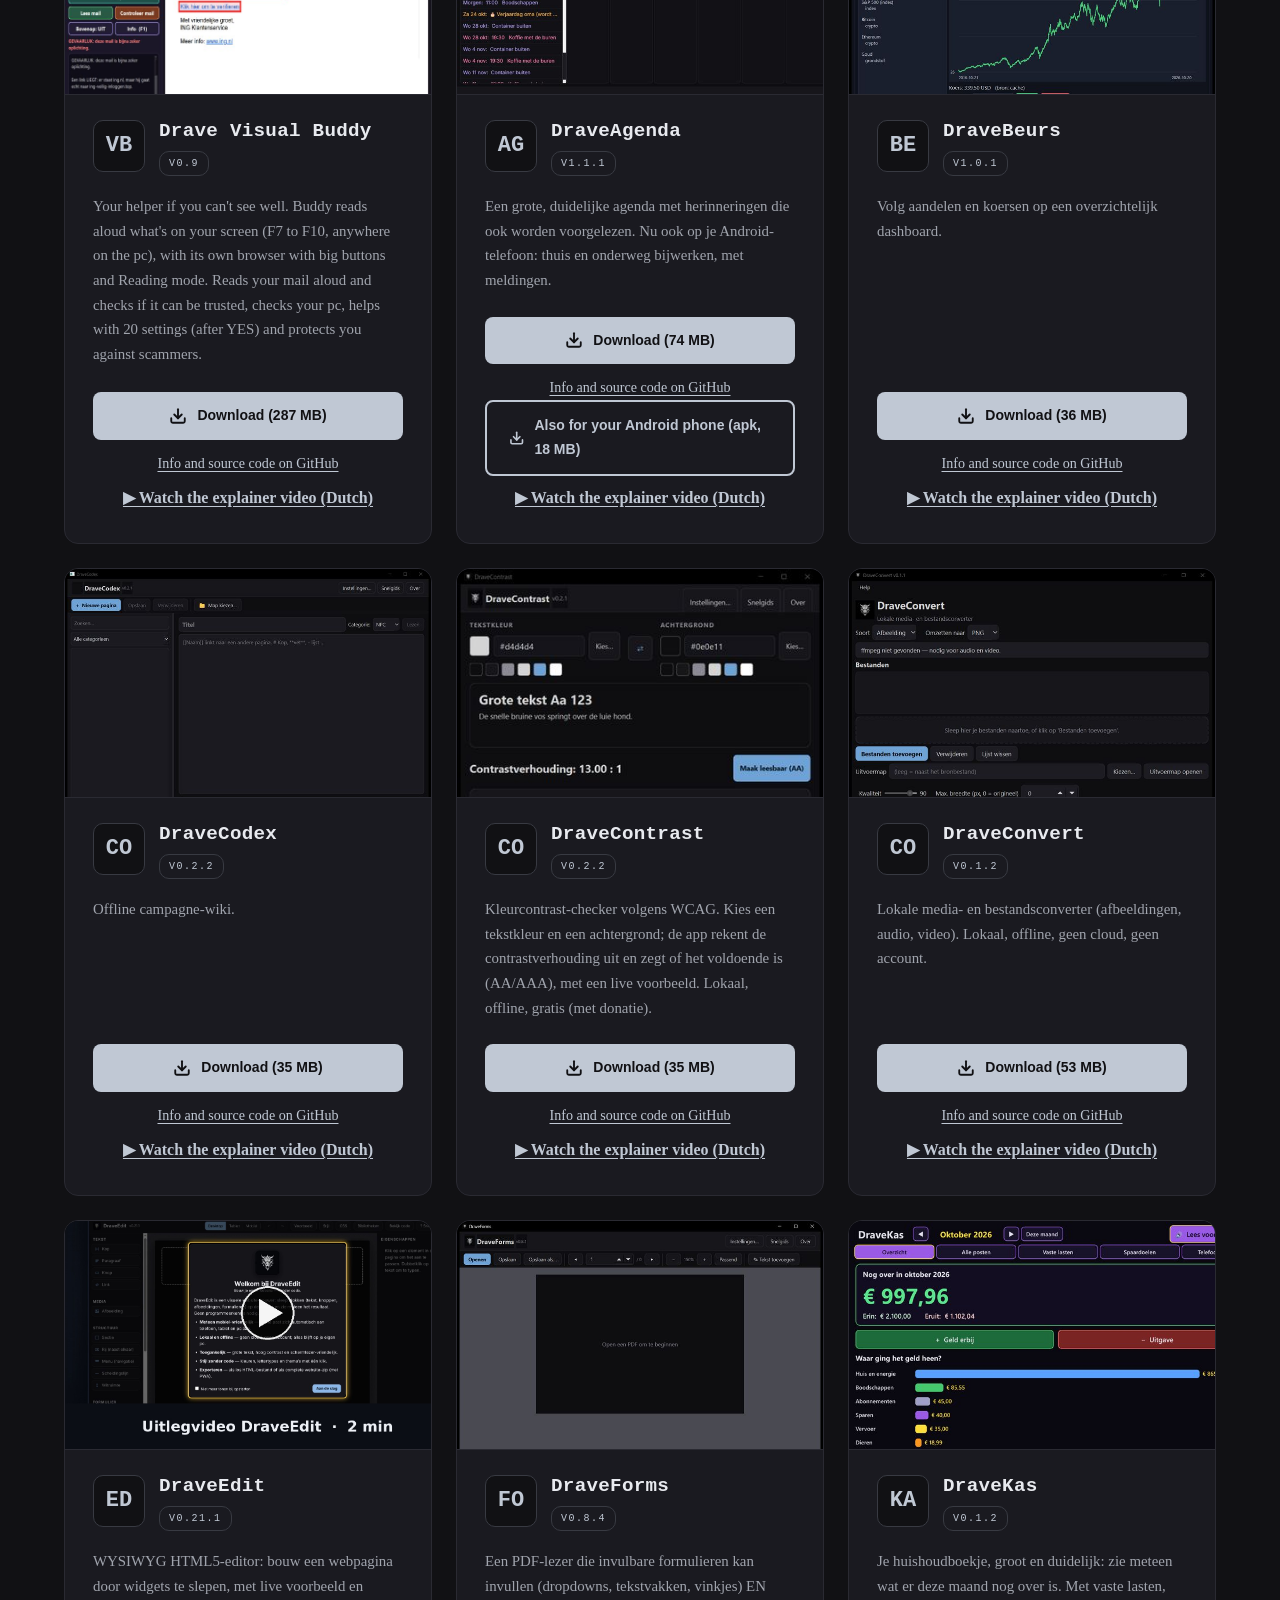
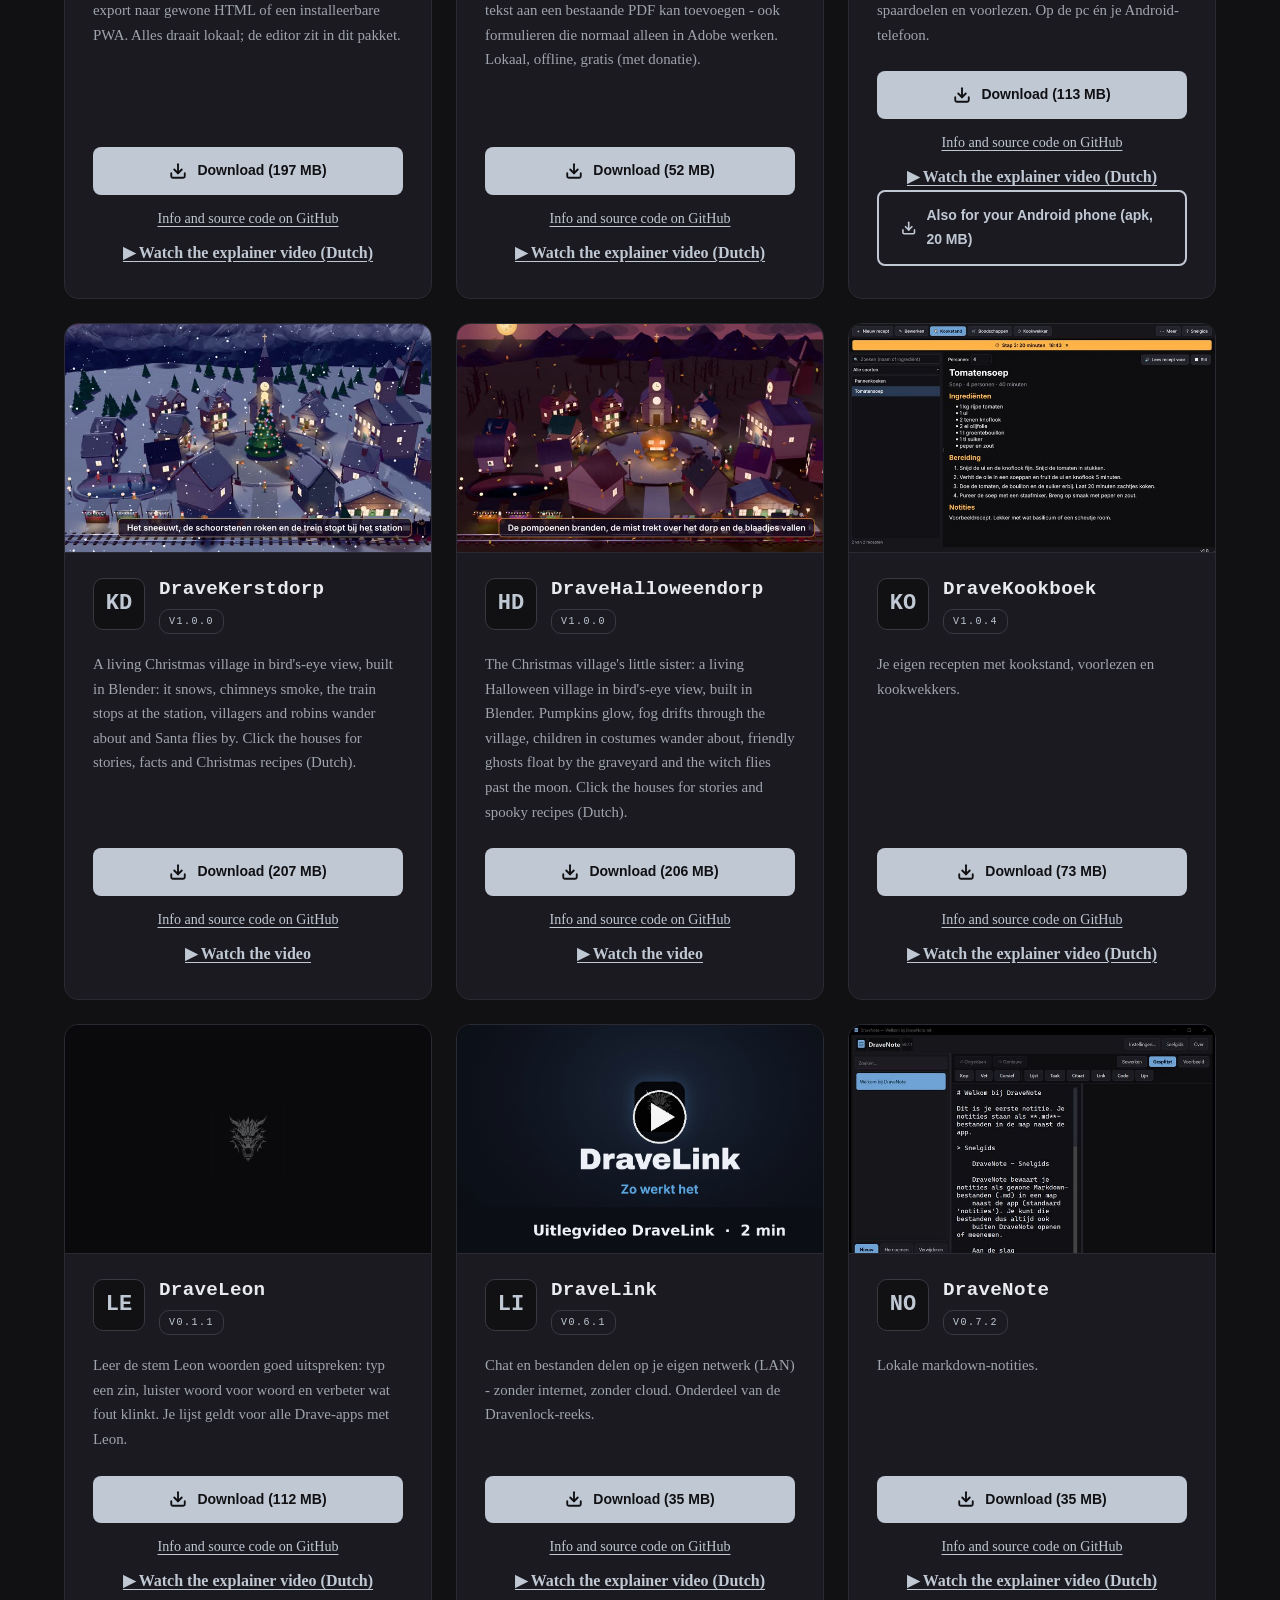
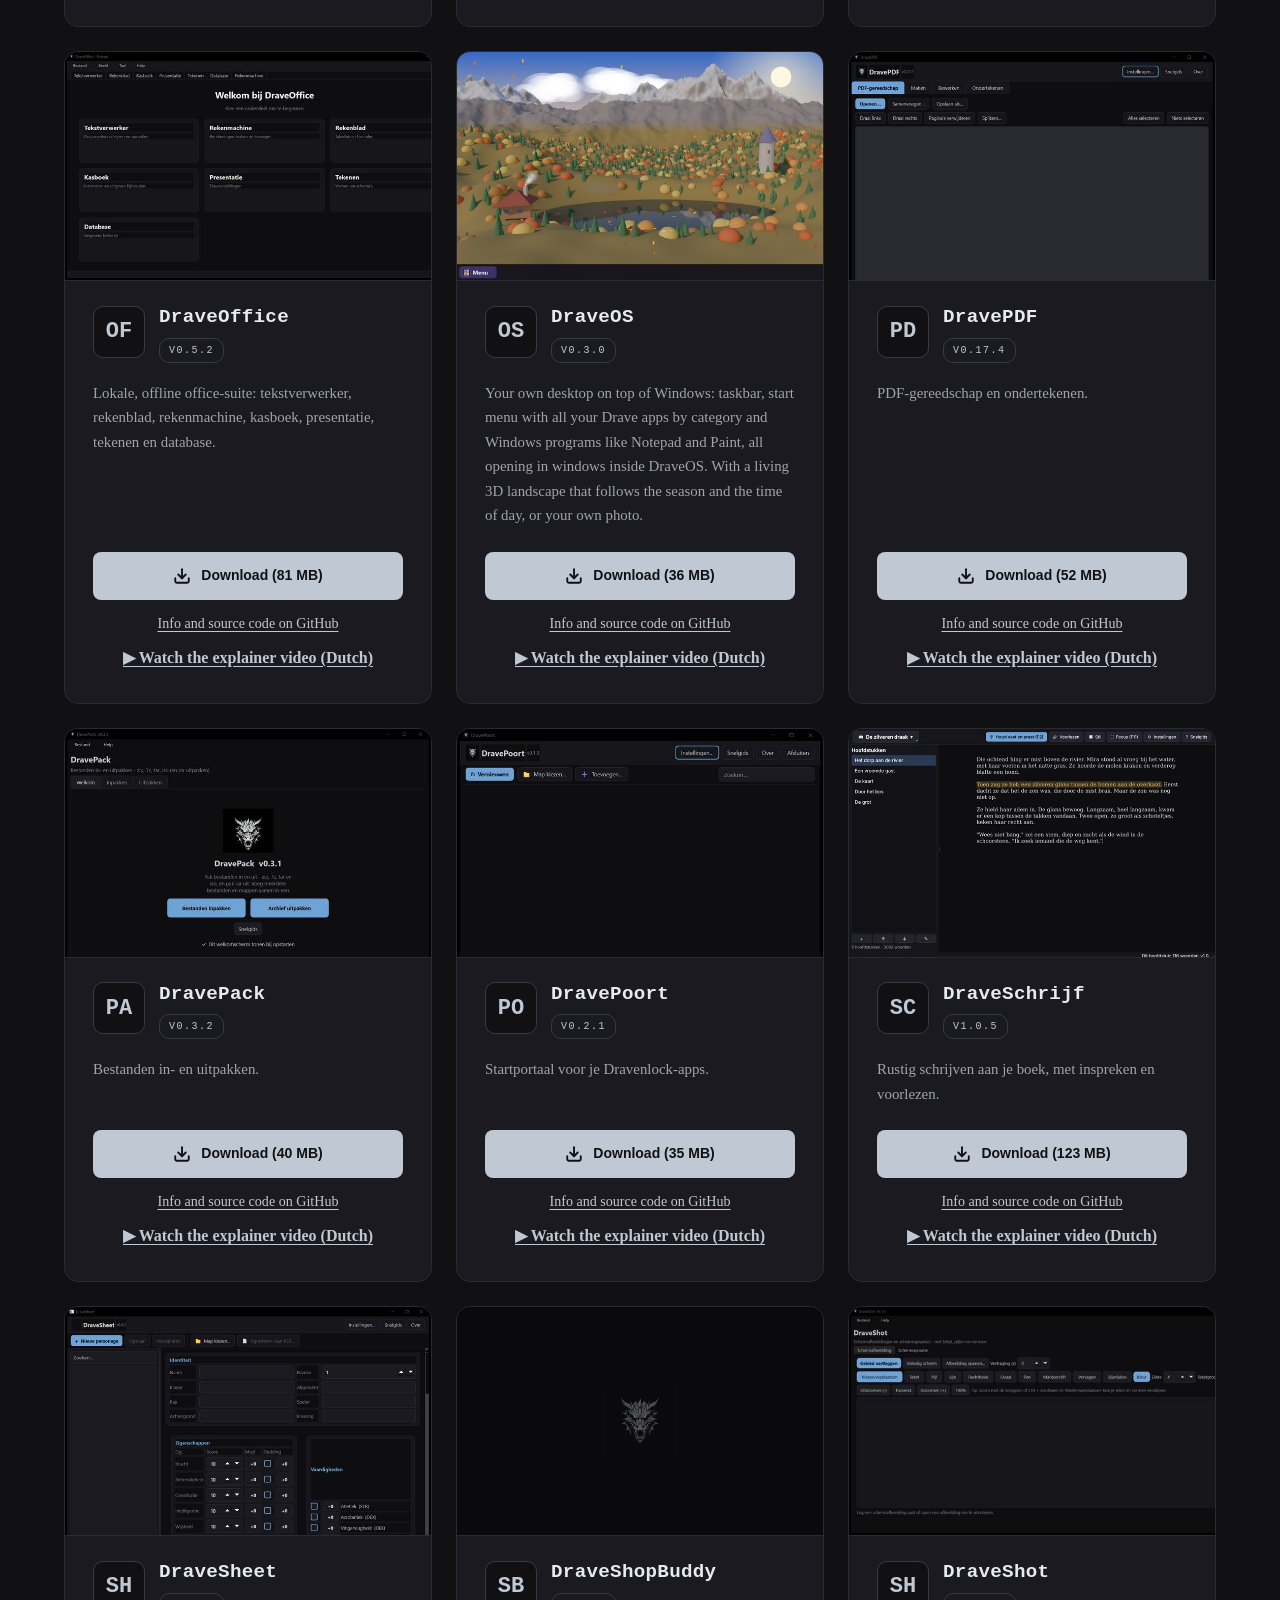
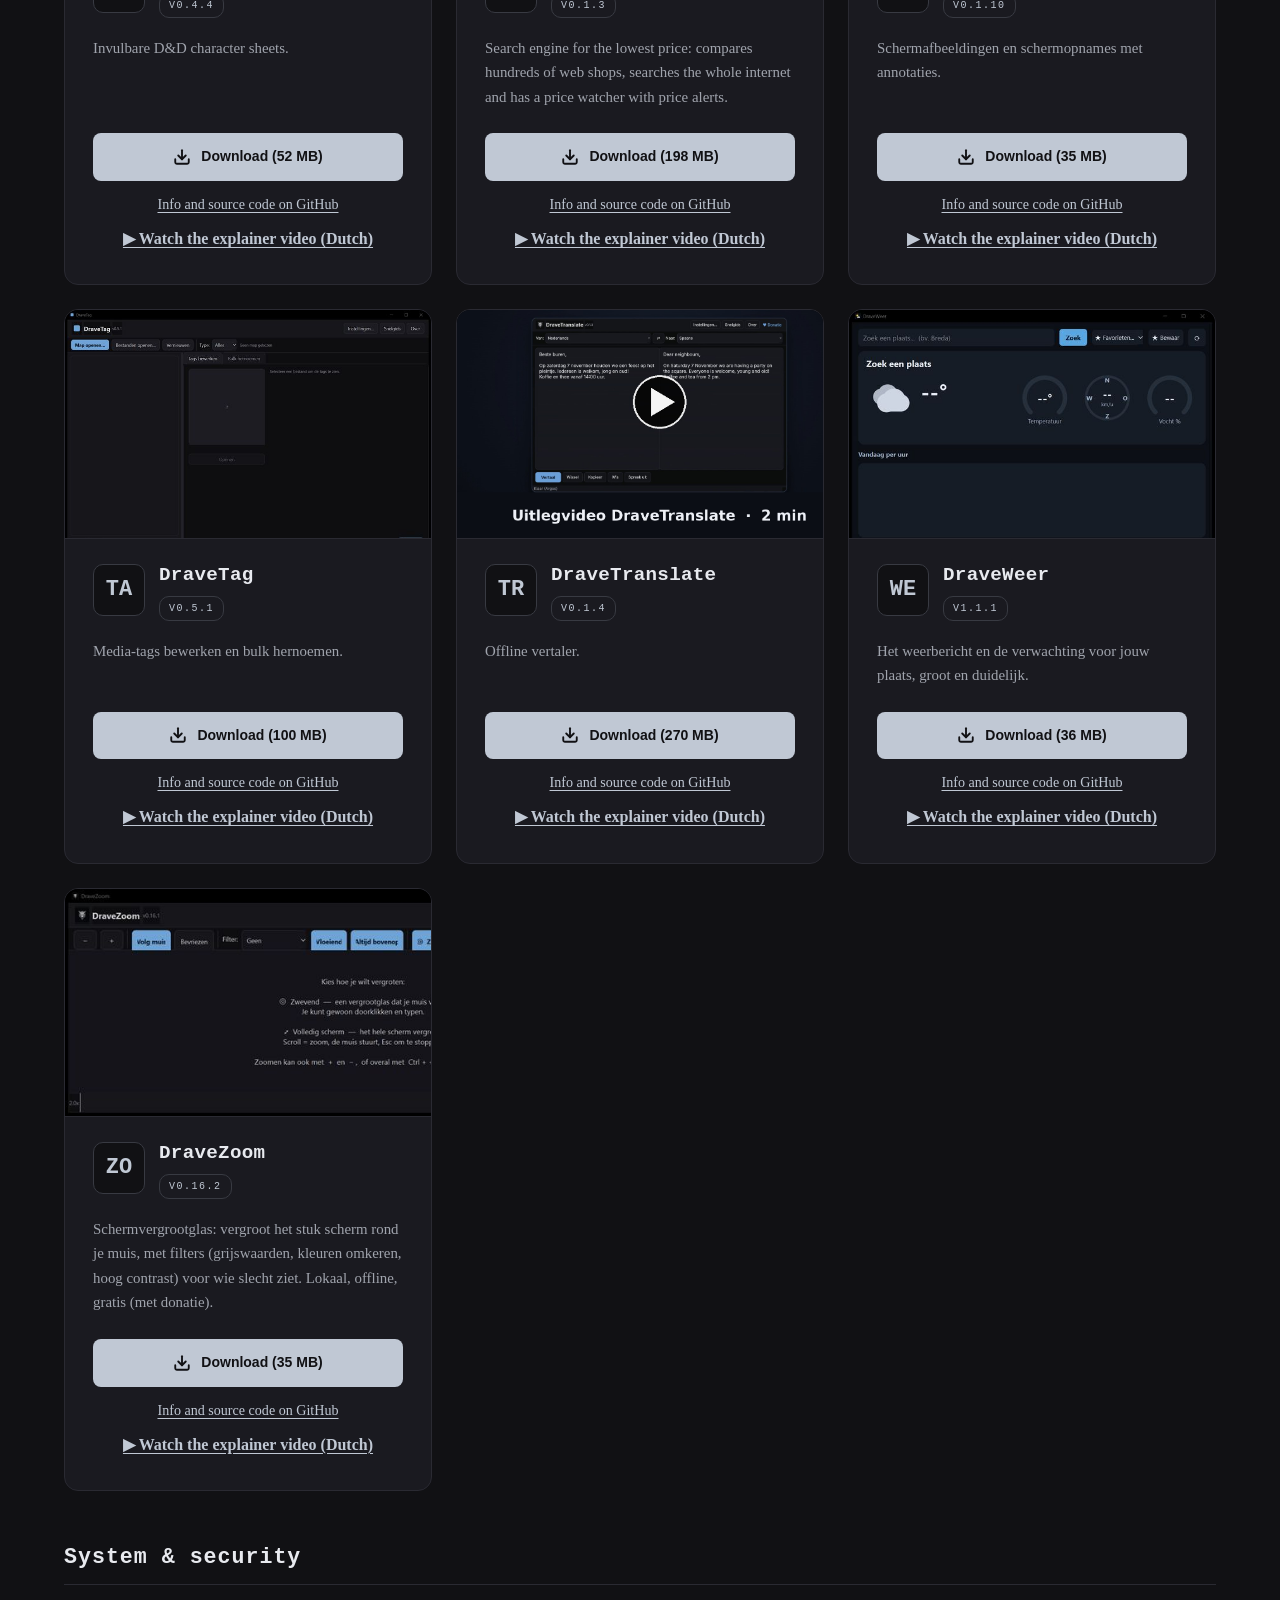
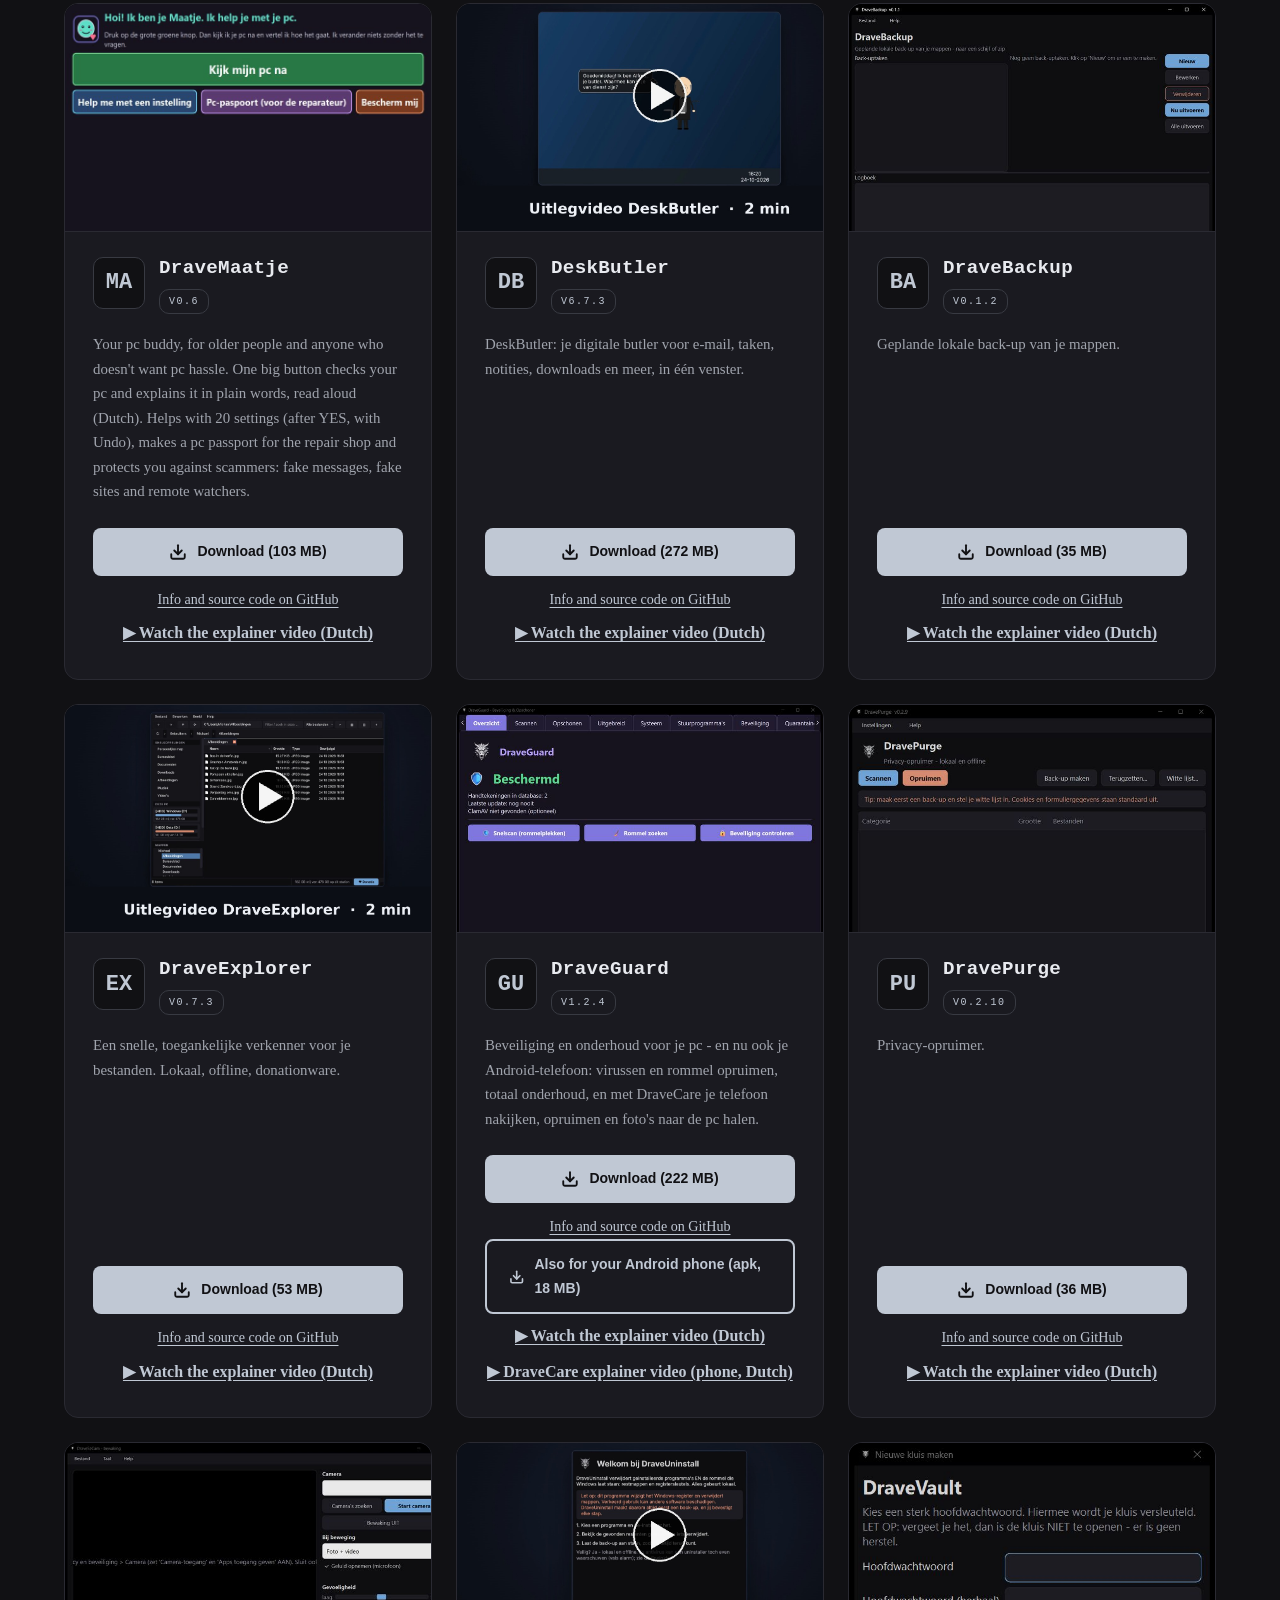
==== commit d4f3a6e2: "Site: DraveKaraoke 0.2 toegevoegd (Media en creatief) met uitlegvideo en Android-app, 70 apps (sw 1." ====
--- a/index.html
+++ b/index.html
@@ -146,9 +146,9 @@
         <div class="section-header reveal">
             <span class="section-tag">Apps</span>
             <h2 data-nl="Downloads" data-en="Downloads">Downloads</h2>
-            <p data-nl="69 apps, allemaal gratis en open source (GPL-3.0). Klik op Download, pak de zip uit en start het programma. Zie je een blauw scherm van Windows? Klik op Meer informatie en dan Toch uitvoeren."
-               data-en="69 apps, all free and open source (GPL-3.0). Click Download, unzip and start the program. See a blue Windows screen? Click More info, then Run anyway.">
-                69 apps, allemaal gratis en open source (GPL-3.0). Klik op Download, pak de zip uit en start het programma. Zie je een blauw scherm van Windows? Klik op Meer informatie en dan Toch uitvoeren.
+            <p data-nl="70 apps, allemaal gratis en open source (GPL-3.0). Klik op Download, pak de zip uit en start het programma. Zie je een blauw scherm van Windows? Klik op Meer informatie en dan Toch uitvoeren."
+               data-en="70 apps, all free and open source (GPL-3.0). Click Download, unzip and start the program. See a blue Windows screen? Click More info, then Run anyway.">
+                70 apps, allemaal gratis en open source (GPL-3.0). Klik op Download, pak de zip uit en start het programma. Zie je een blauw scherm van Windows? Klik op Meer informatie en dan Toch uitvoeren.
             </p>
         </div>
 
@@ -250,6 +250,18 @@
         </div>
         <h3 class="dl-cat" id="cat-media" data-nl="Media en creatief" data-en="Media &amp; creative">Media en creatief</h3>
         <div class="downloads-grid">
+          <article class="download-card reveal">
+            <img class="dl-shot" src="img/apps/DraveKaraoke.jpg" alt="Schermafbeelding van DraveKaraoke" loading="lazy">
+            <div class="download-card-header">
+              <div class="download-card-icon">KA</div>
+              <div><h3>DraveKaraoke</h3><span class="tag">v0.2</span></div>
+            </div>
+            <p data-nl="Samen zingen met je pc en je mobiel. Kies op je mobiel een liedje van YouTube, de pc speelt het en de songtekst loopt mee, ook met duet in kleuren. Met muziek-modus bedien je je muziek vanaf de bank, en de eigen Android-app vindt je pc vanzelf. Alles blijft thuis op je eigen wifi." data-en="Sing together with your pc and your phone. Pick a YouTube song on your phone, the pc plays it and the lyrics scroll along, with duets in colours. Music mode lets you control your music from the couch, and the Android app finds your pc by itself. Everything stays at home on your own wifi.">Samen zingen met je pc en je mobiel. Kies op je mobiel een liedje van YouTube, de pc speelt het en de songtekst loopt mee, ook met duet in kleuren. Met muziek-modus bedien je je muziek vanaf de bank, en de eigen Android-app vindt je pc vanzelf. Alles blijft thuis op je eigen wifi.</p>
+            <a href="https://github.com/mbrv4ever/DraveKaraoke/releases/download/v0.2/DraveKaraoke-0.2.zip" class="btn btn-primary"><svg class="btn-icon" viewBox="0 0 24 24" fill="none" stroke="currentColor" stroke-width="2.5" stroke-linecap="round" stroke-linejoin="round"><path d="M21 15v4a2 2 0 0 1-2 2H5a2 2 0 0 1-2-2v-4"></path><polyline points="7 10 12 15 17 10"></polyline><line x1="12" y1="15" x2="12" y2="3"></line></svg><span data-nl="Download (272 MB)" data-en="Download (272 MB)">Download (272 MB)</span></a>
+            <a href="https://github.com/mbrv4ever/DraveKaraoke/releases/download/v0.2/DraveKaraoke.apk" class="dl-src" data-nl="&#128242; Android-app (apk)" data-en="&#128242; Android app (apk)">&#128242; Android-app (apk)</a>
+            <a href="https://github.com/mbrv4ever/DraveKaraoke" class="dl-src" target="_blank" rel="noopener" data-nl="Uitleg en broncode op GitHub" data-en="Info and source code on GitHub">Uitleg en broncode op GitHub</a>
+            <a href="video/DraveKaraoke.mp4" class="dl-src dl-video" target="_blank" rel="noopener" data-nl="&#9654; Bekijk de uitlegvideo" data-en="&#9654; Watch the explainer video (Dutch)">&#9654; Bekijk de uitlegvideo</a>
+          </article>
           <article class="download-card reveal">
             <img class="dl-shot" src="img/apps/DraveWriter.jpg" alt="Schermafbeelding van DraveWriter" loading="lazy">
             <div class="download-card-header">
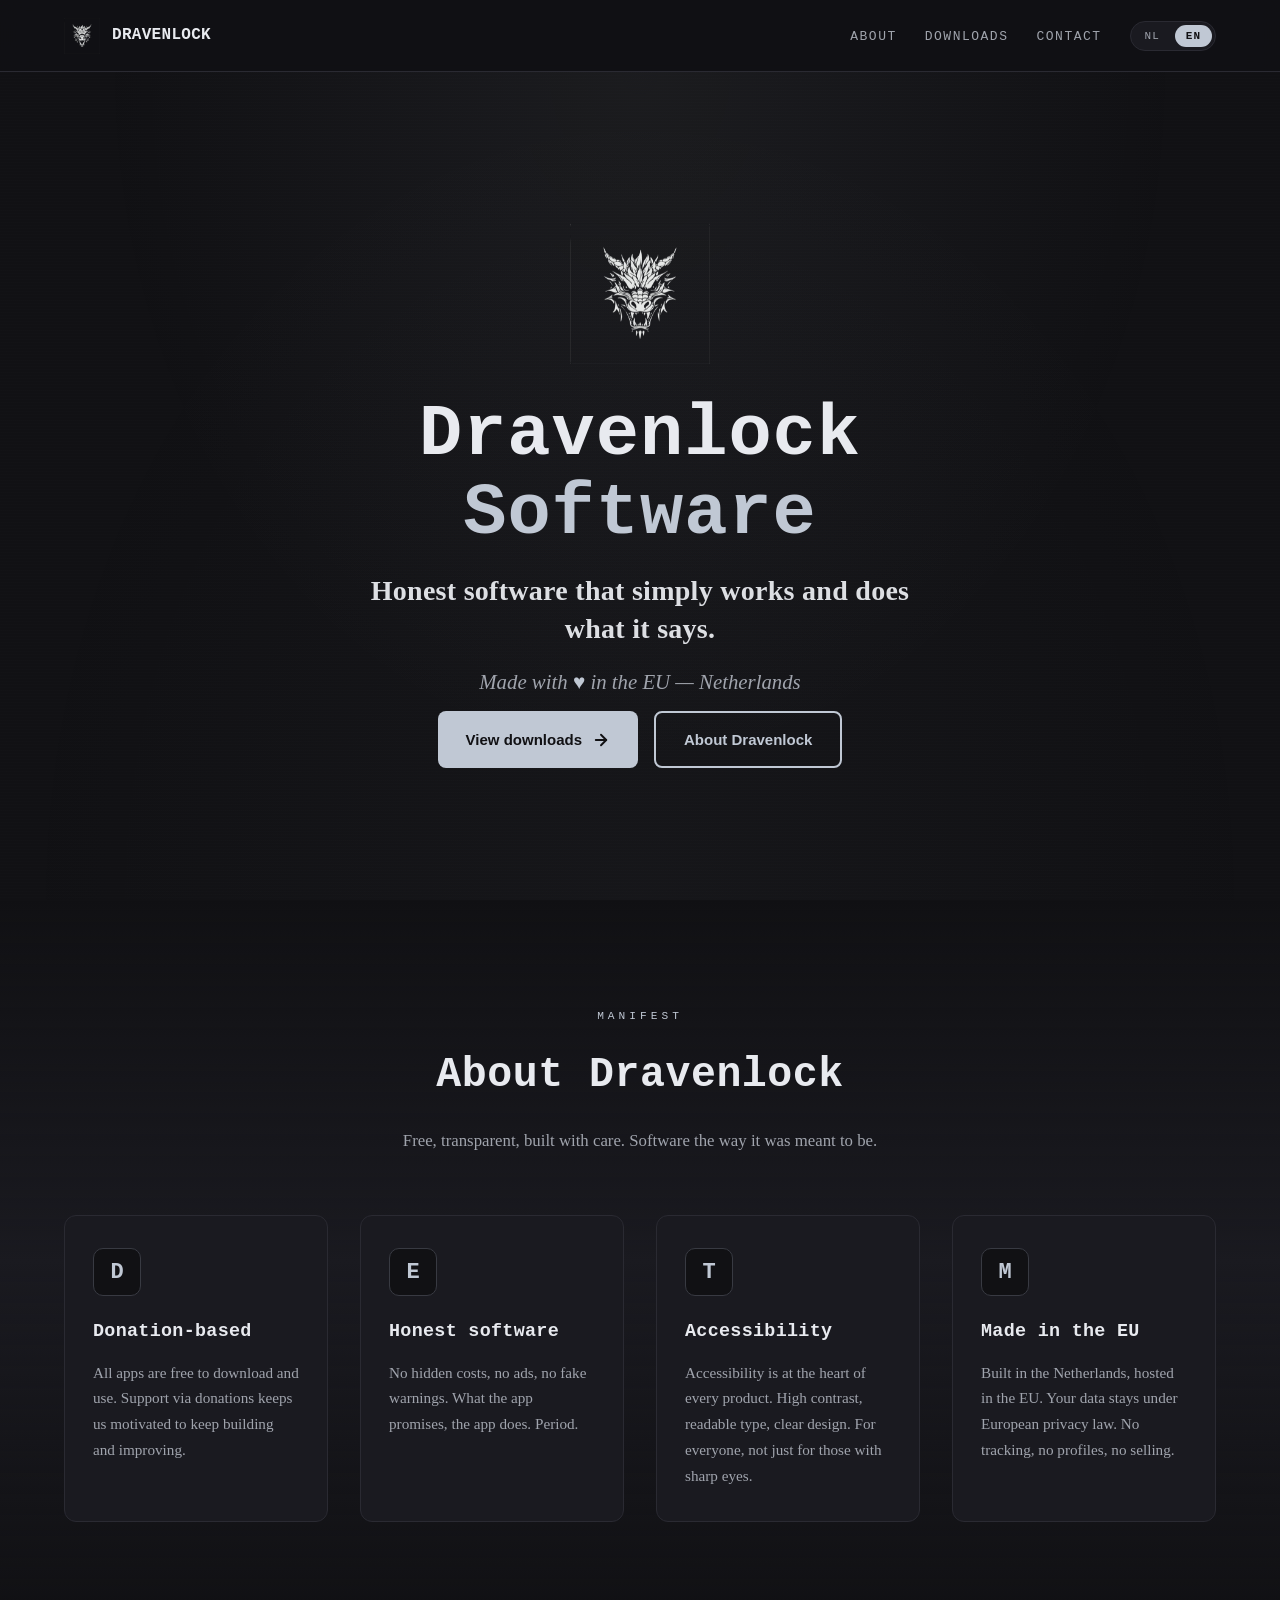
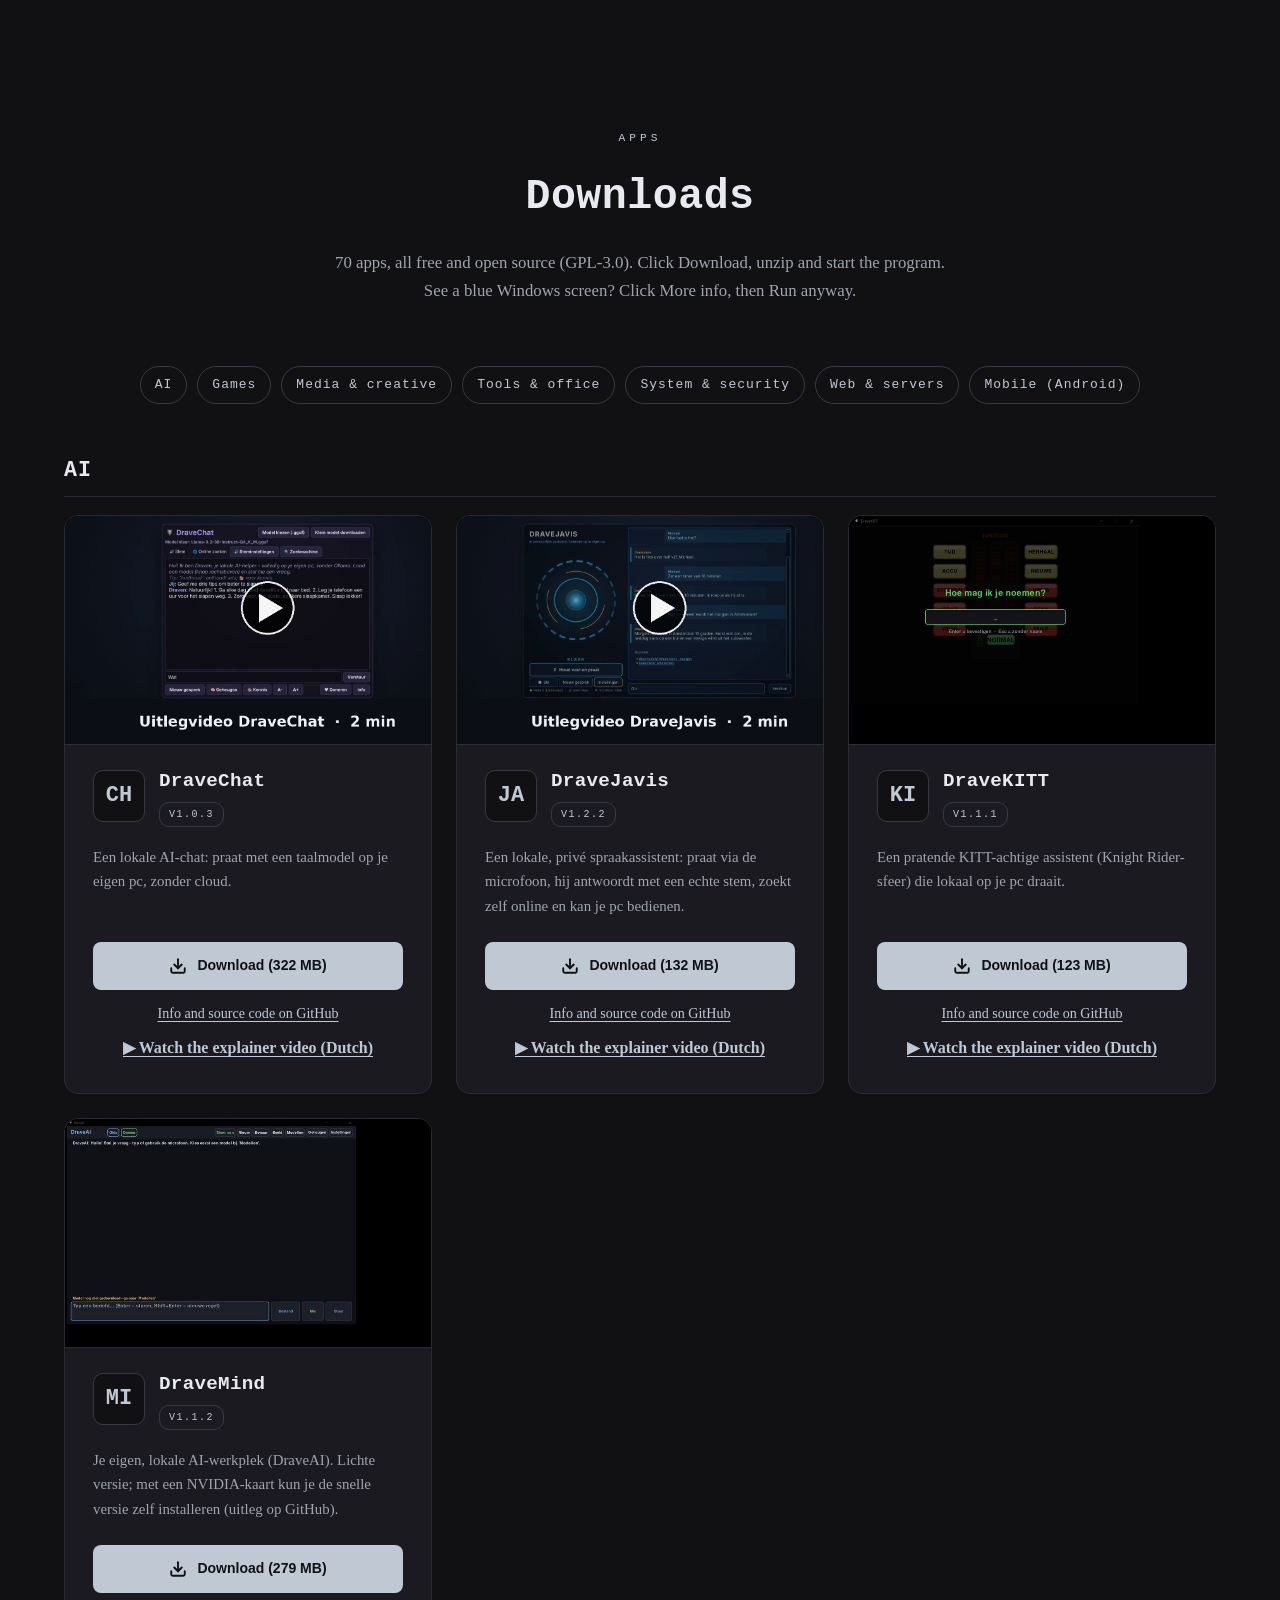
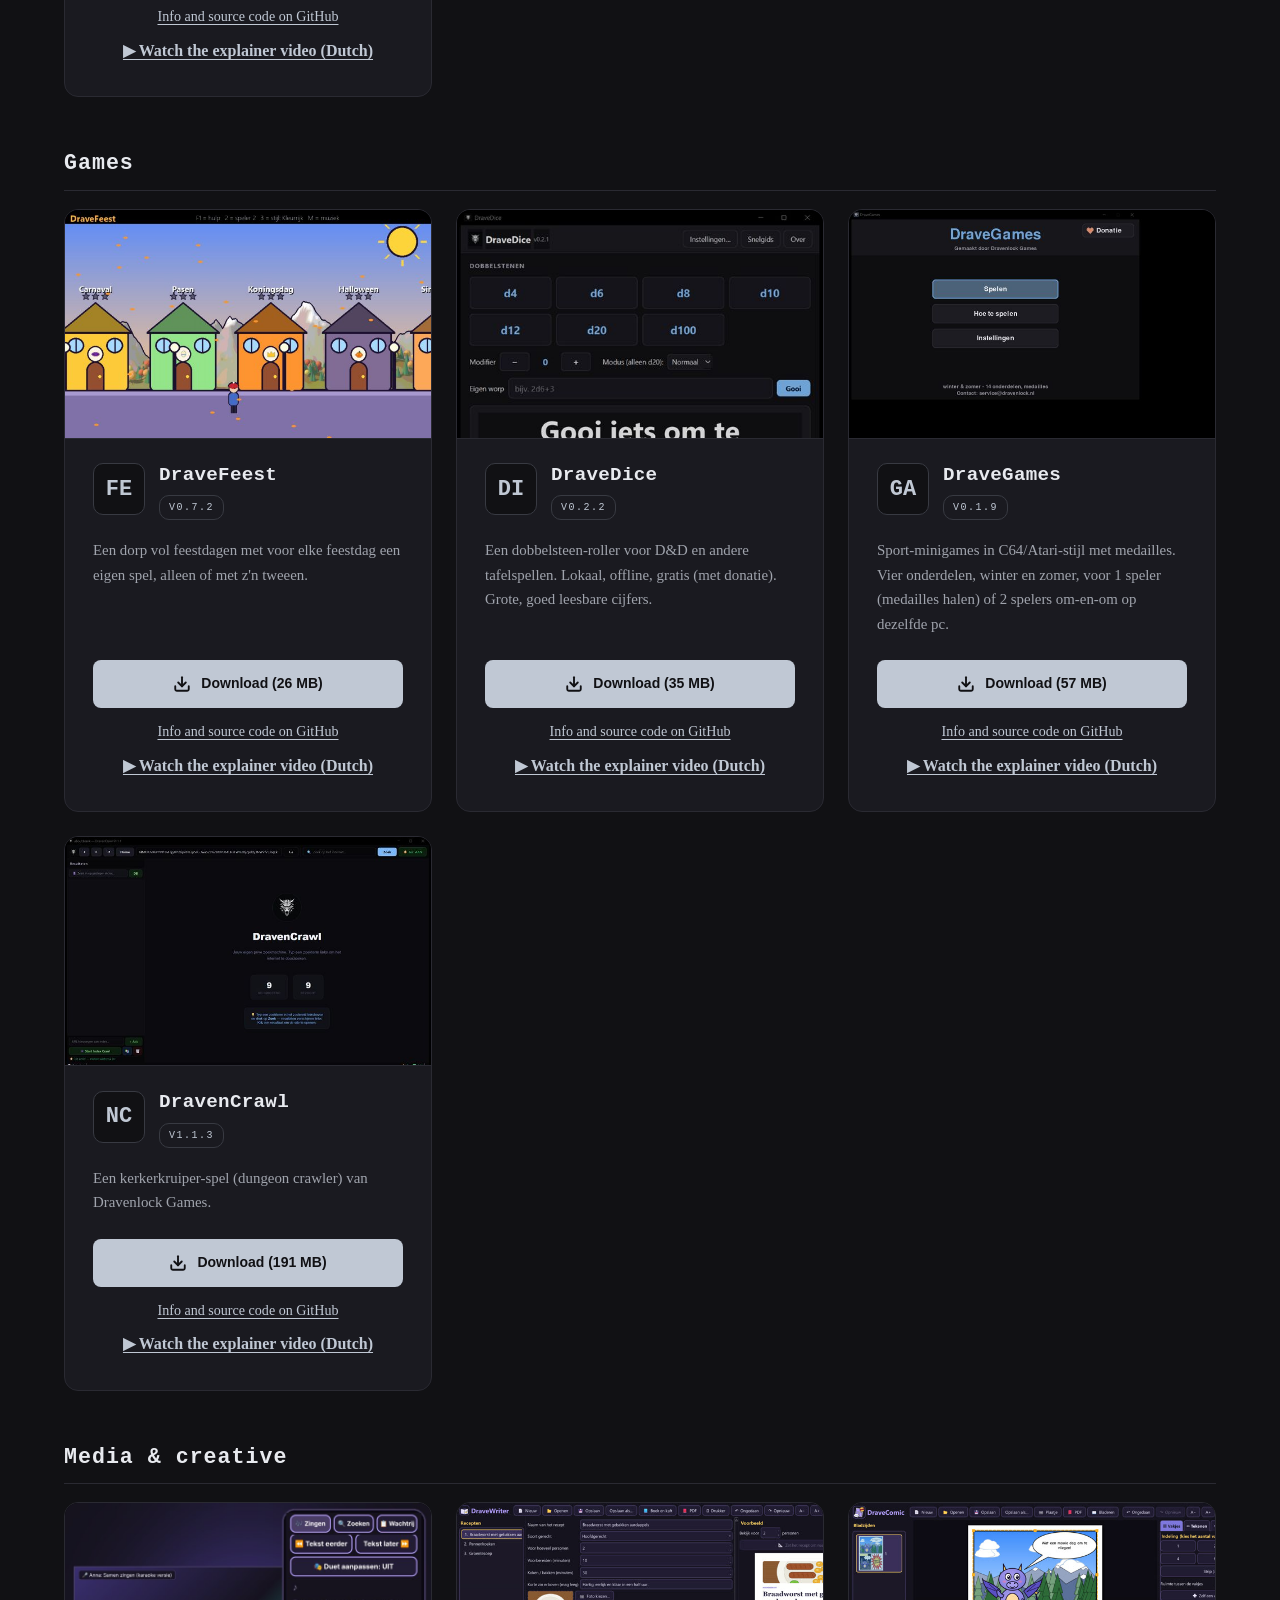
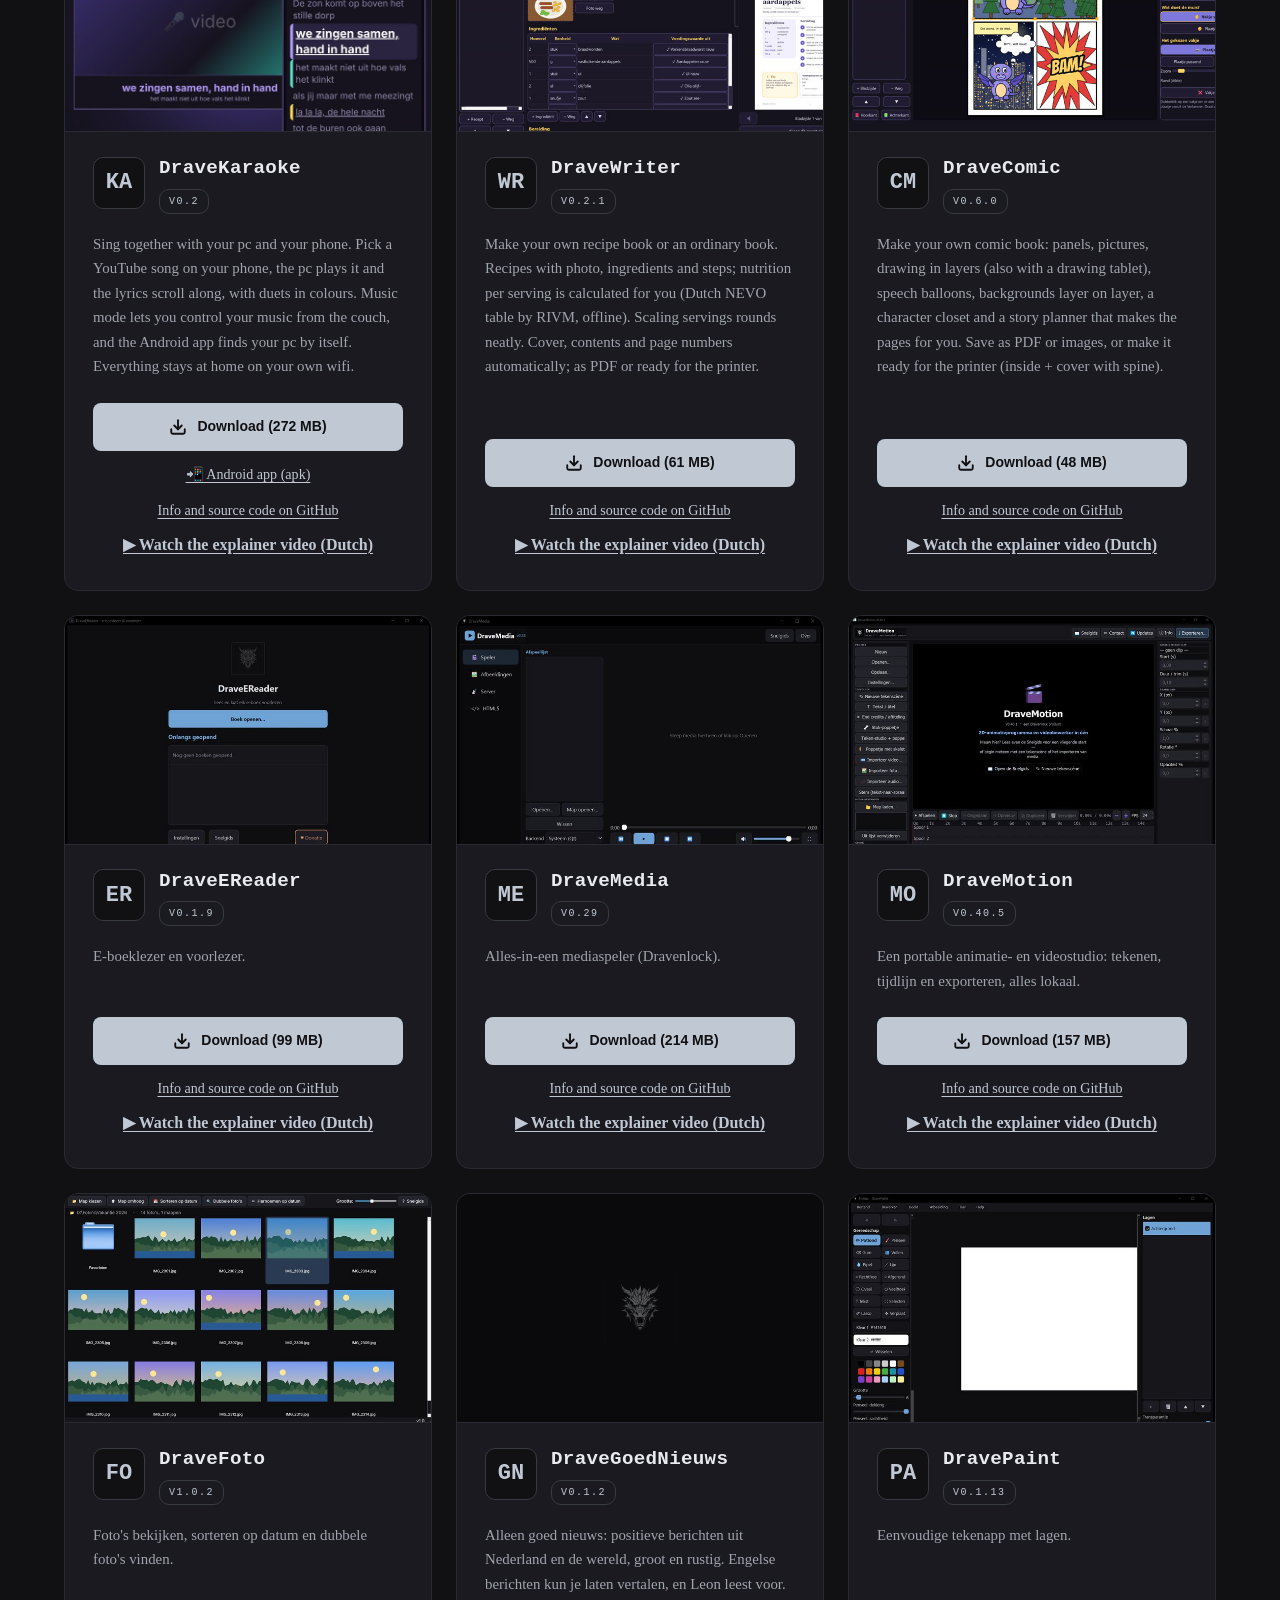
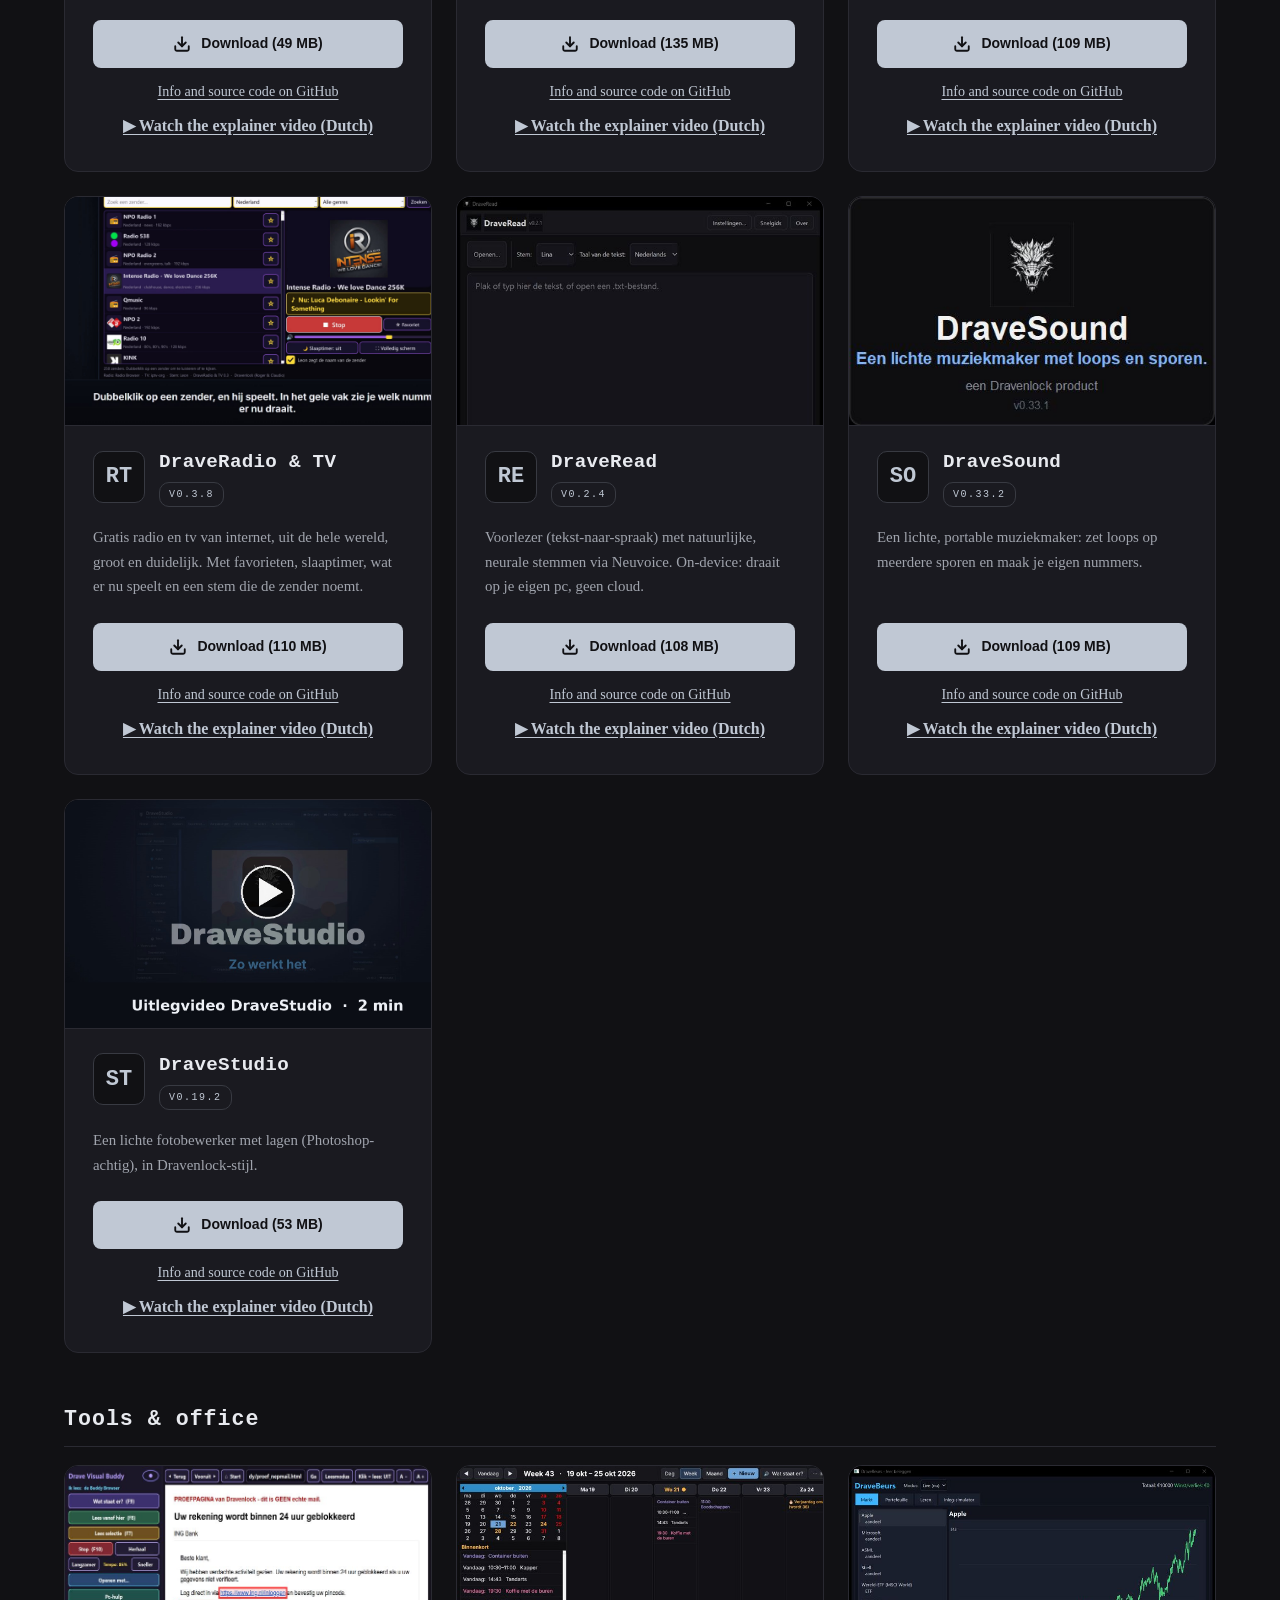
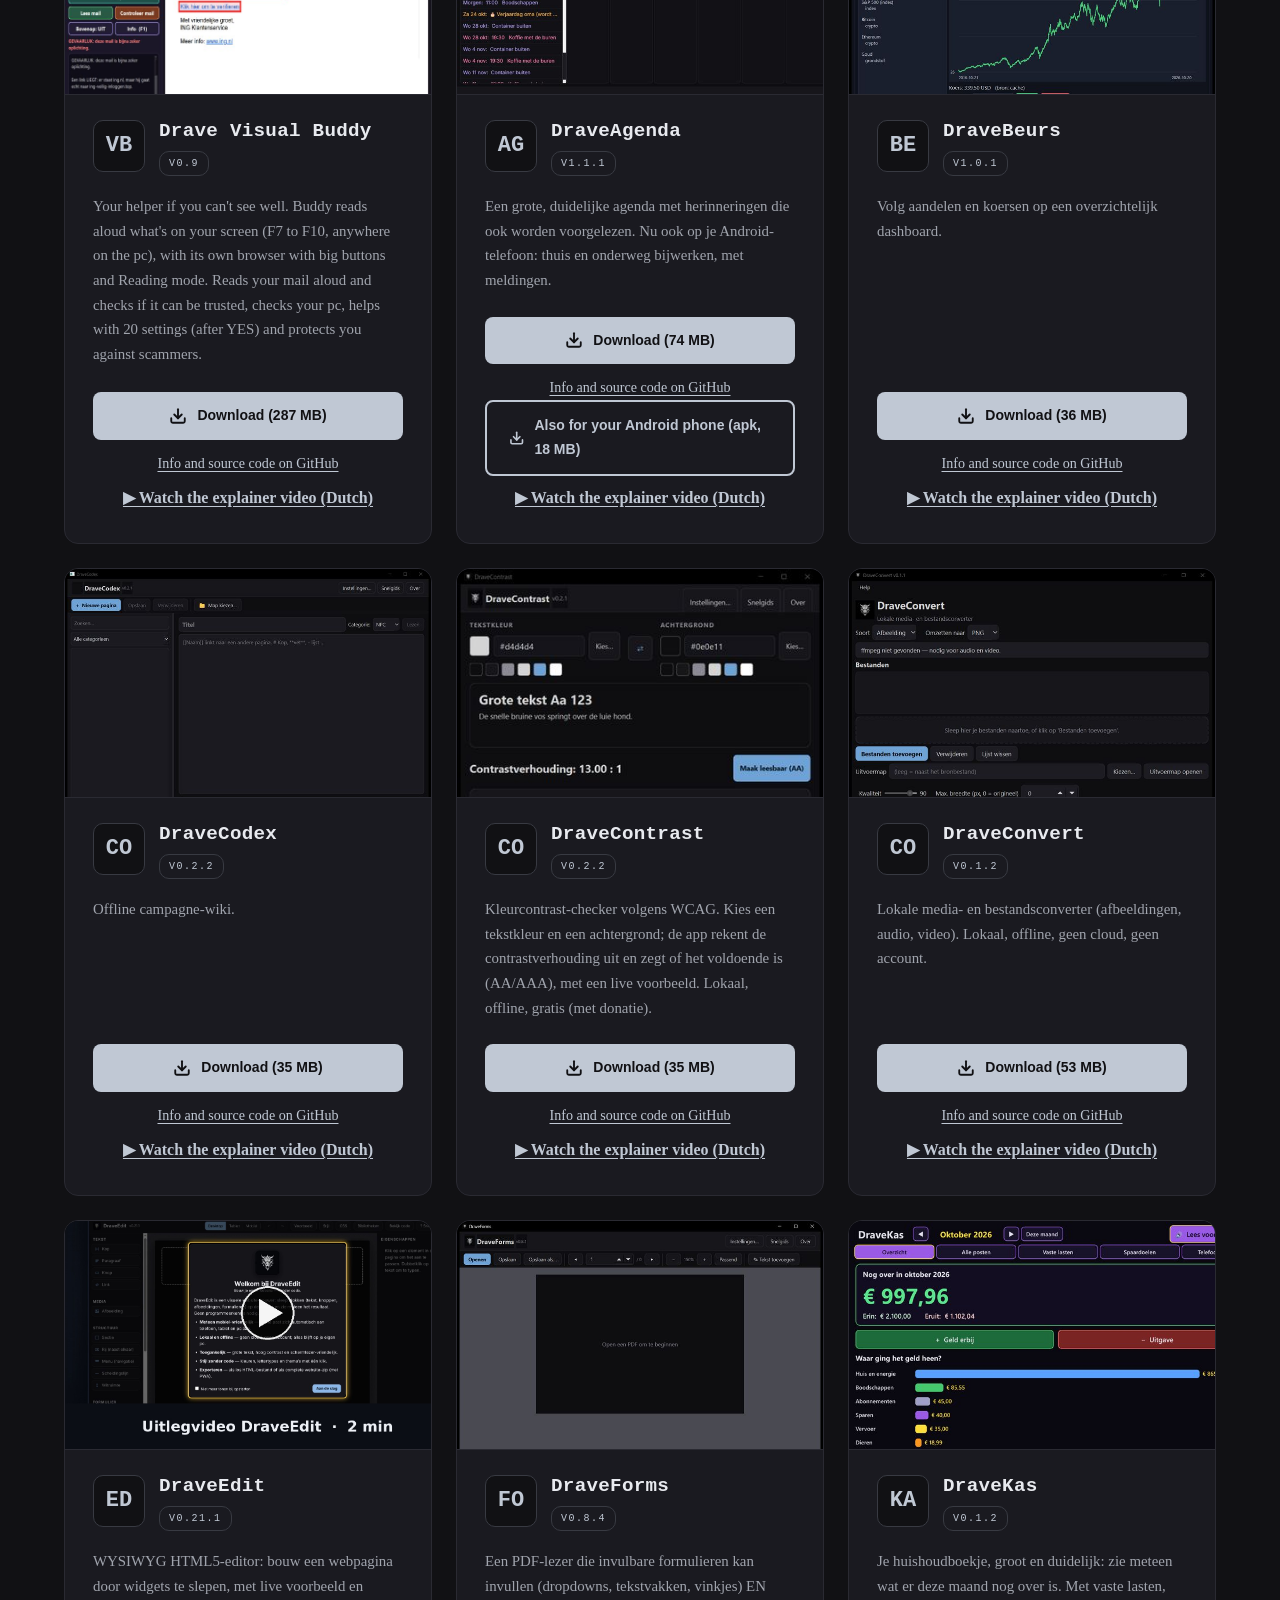
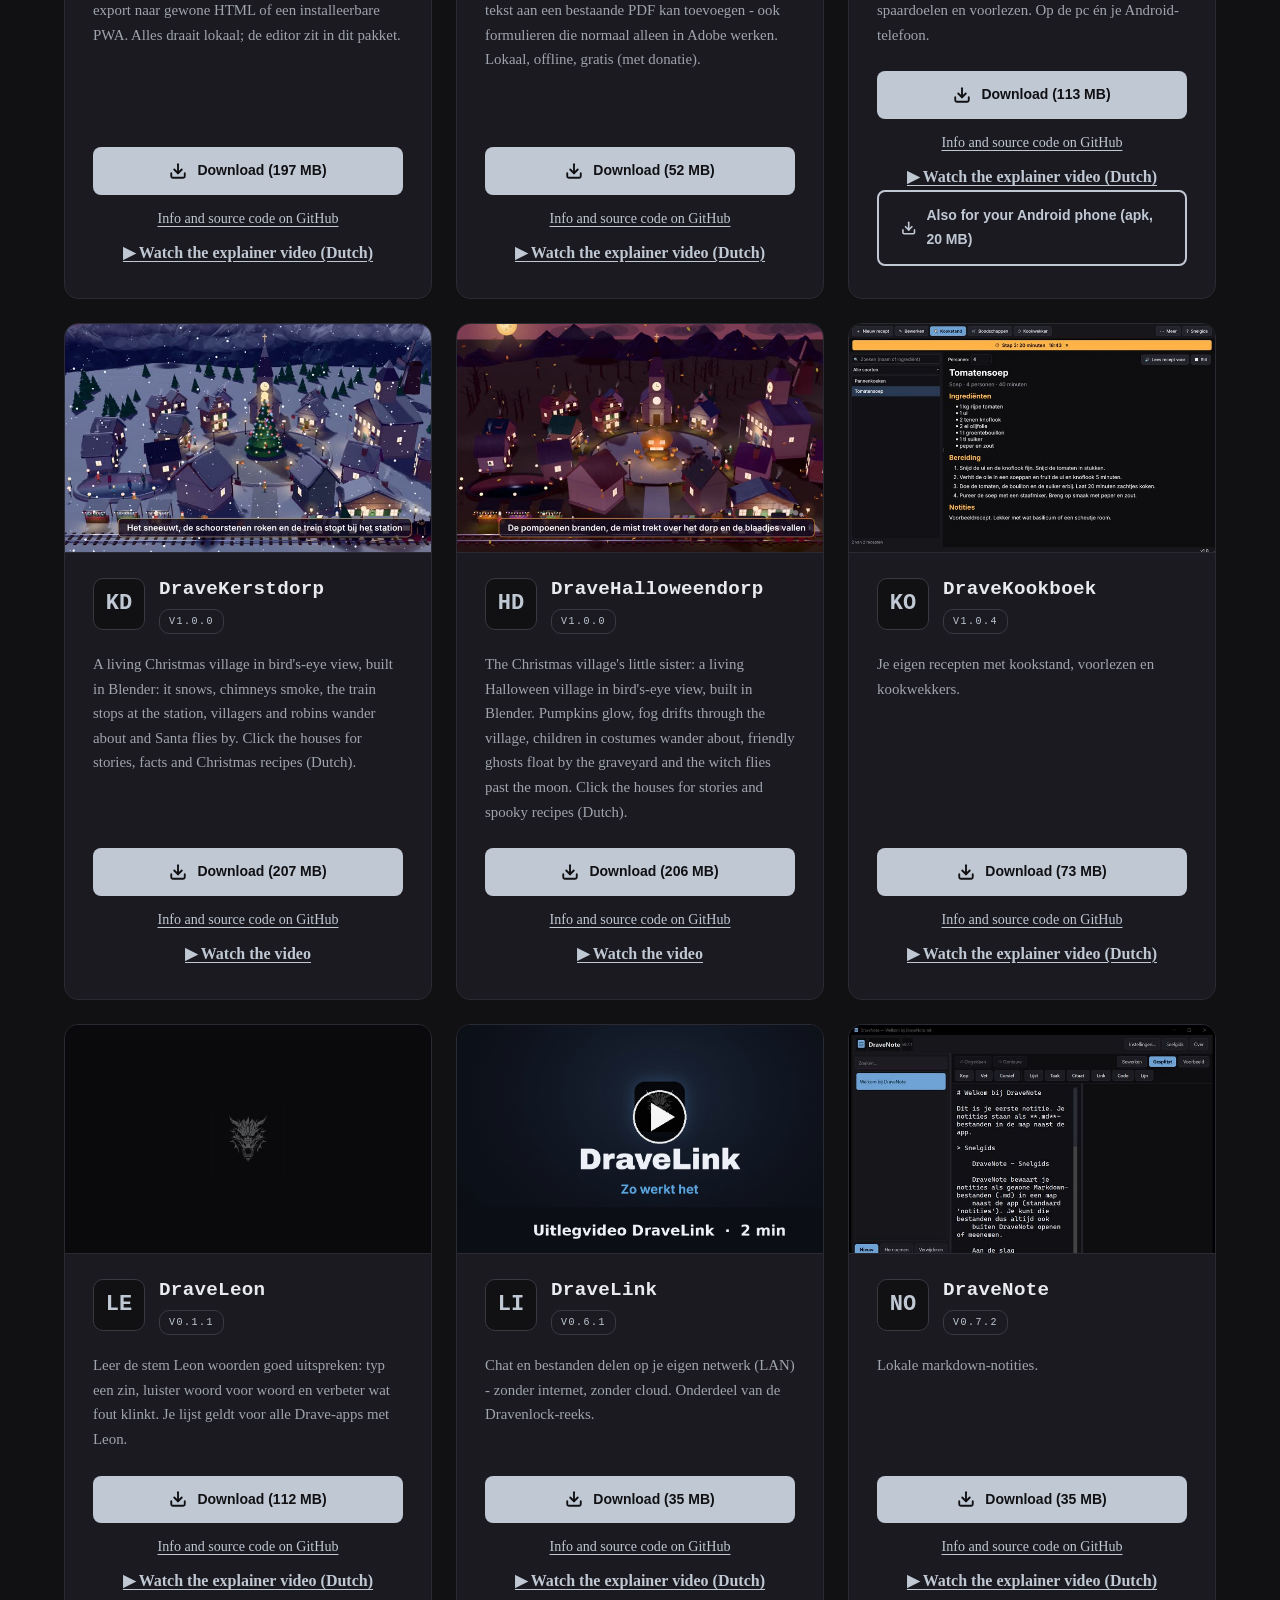
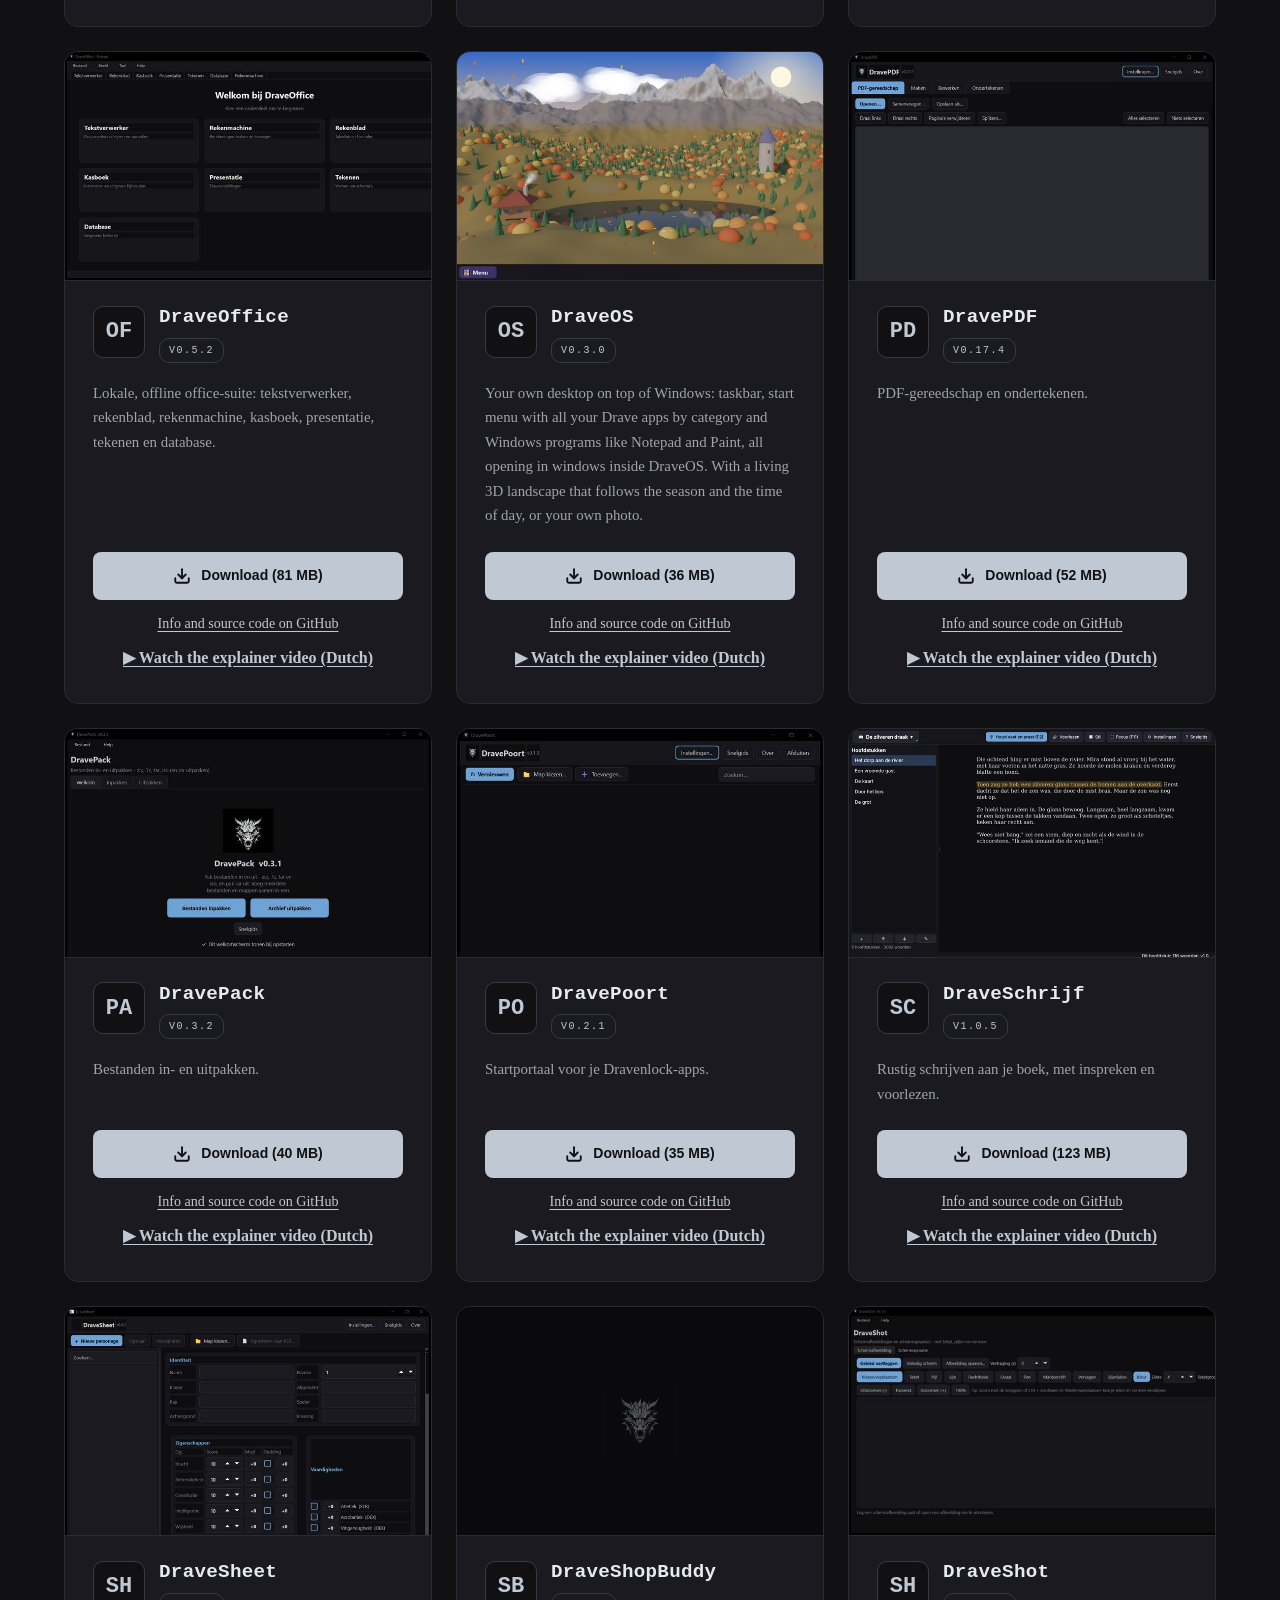
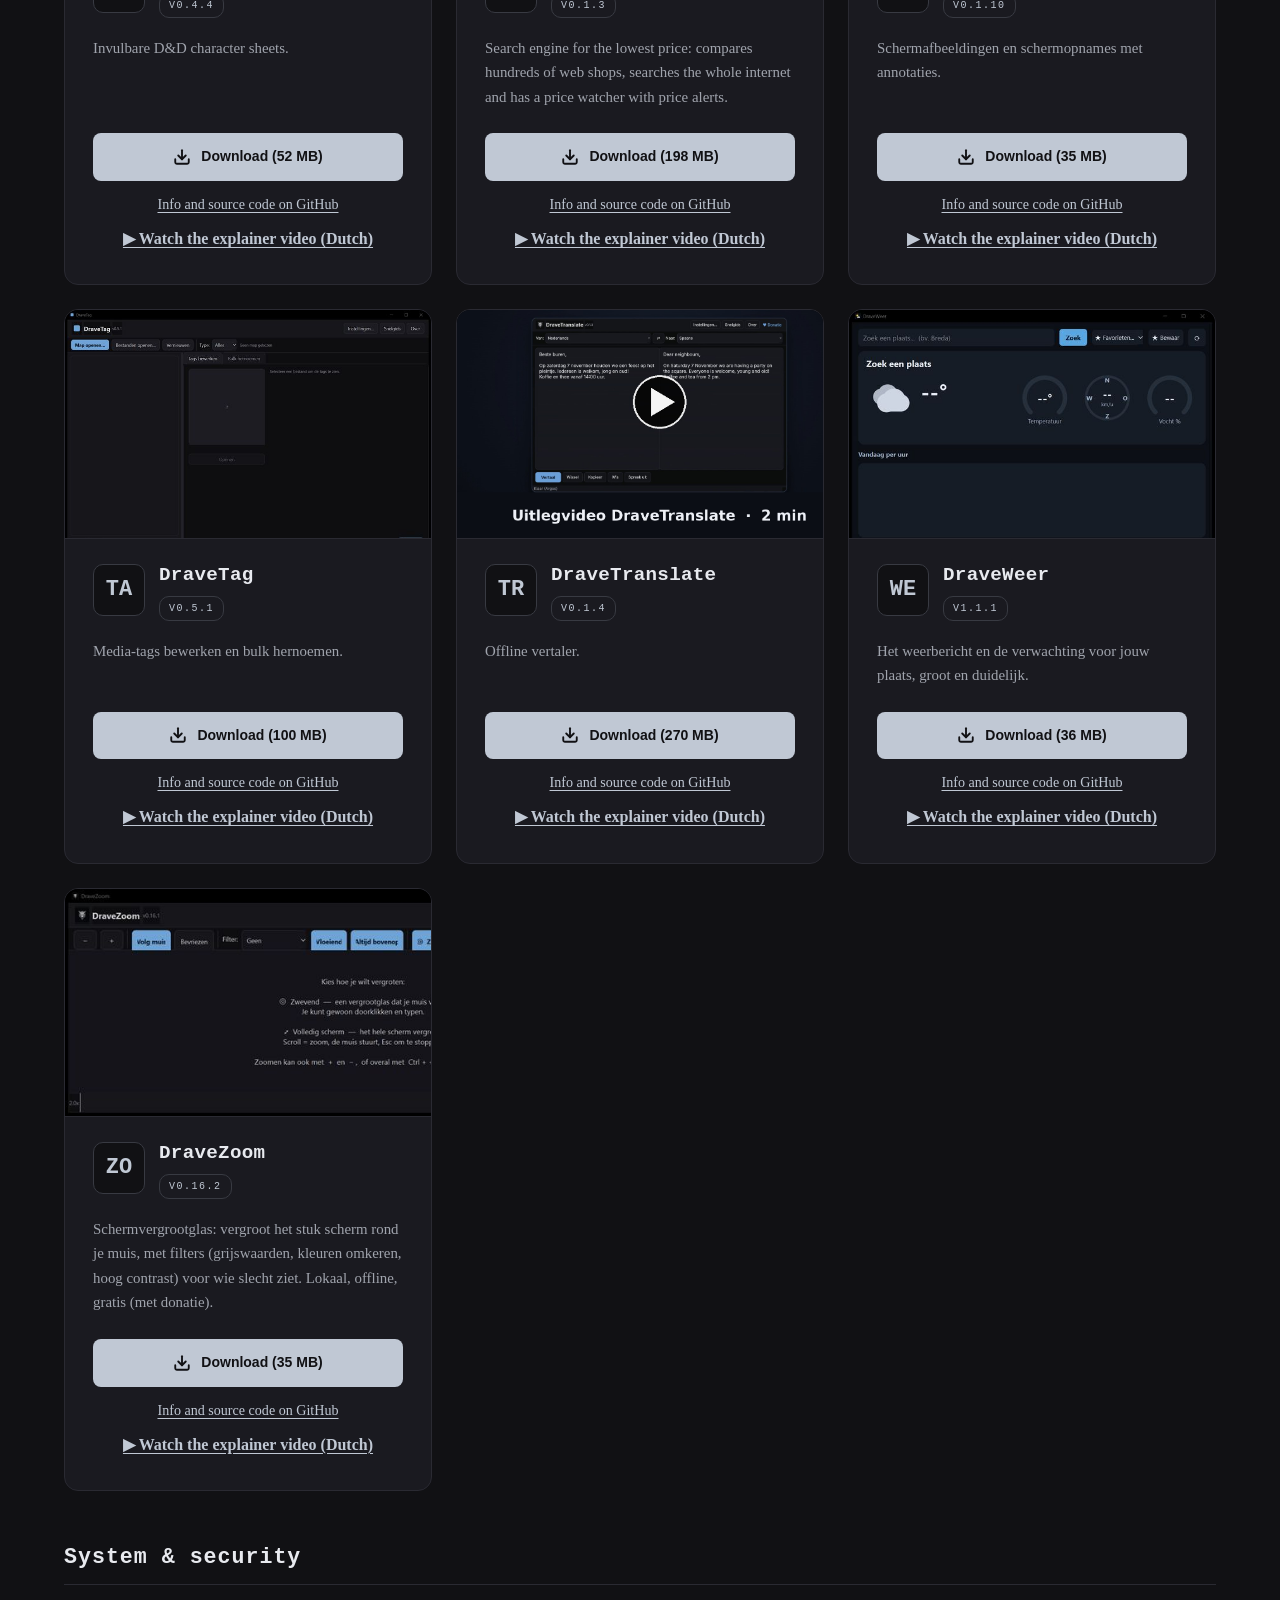
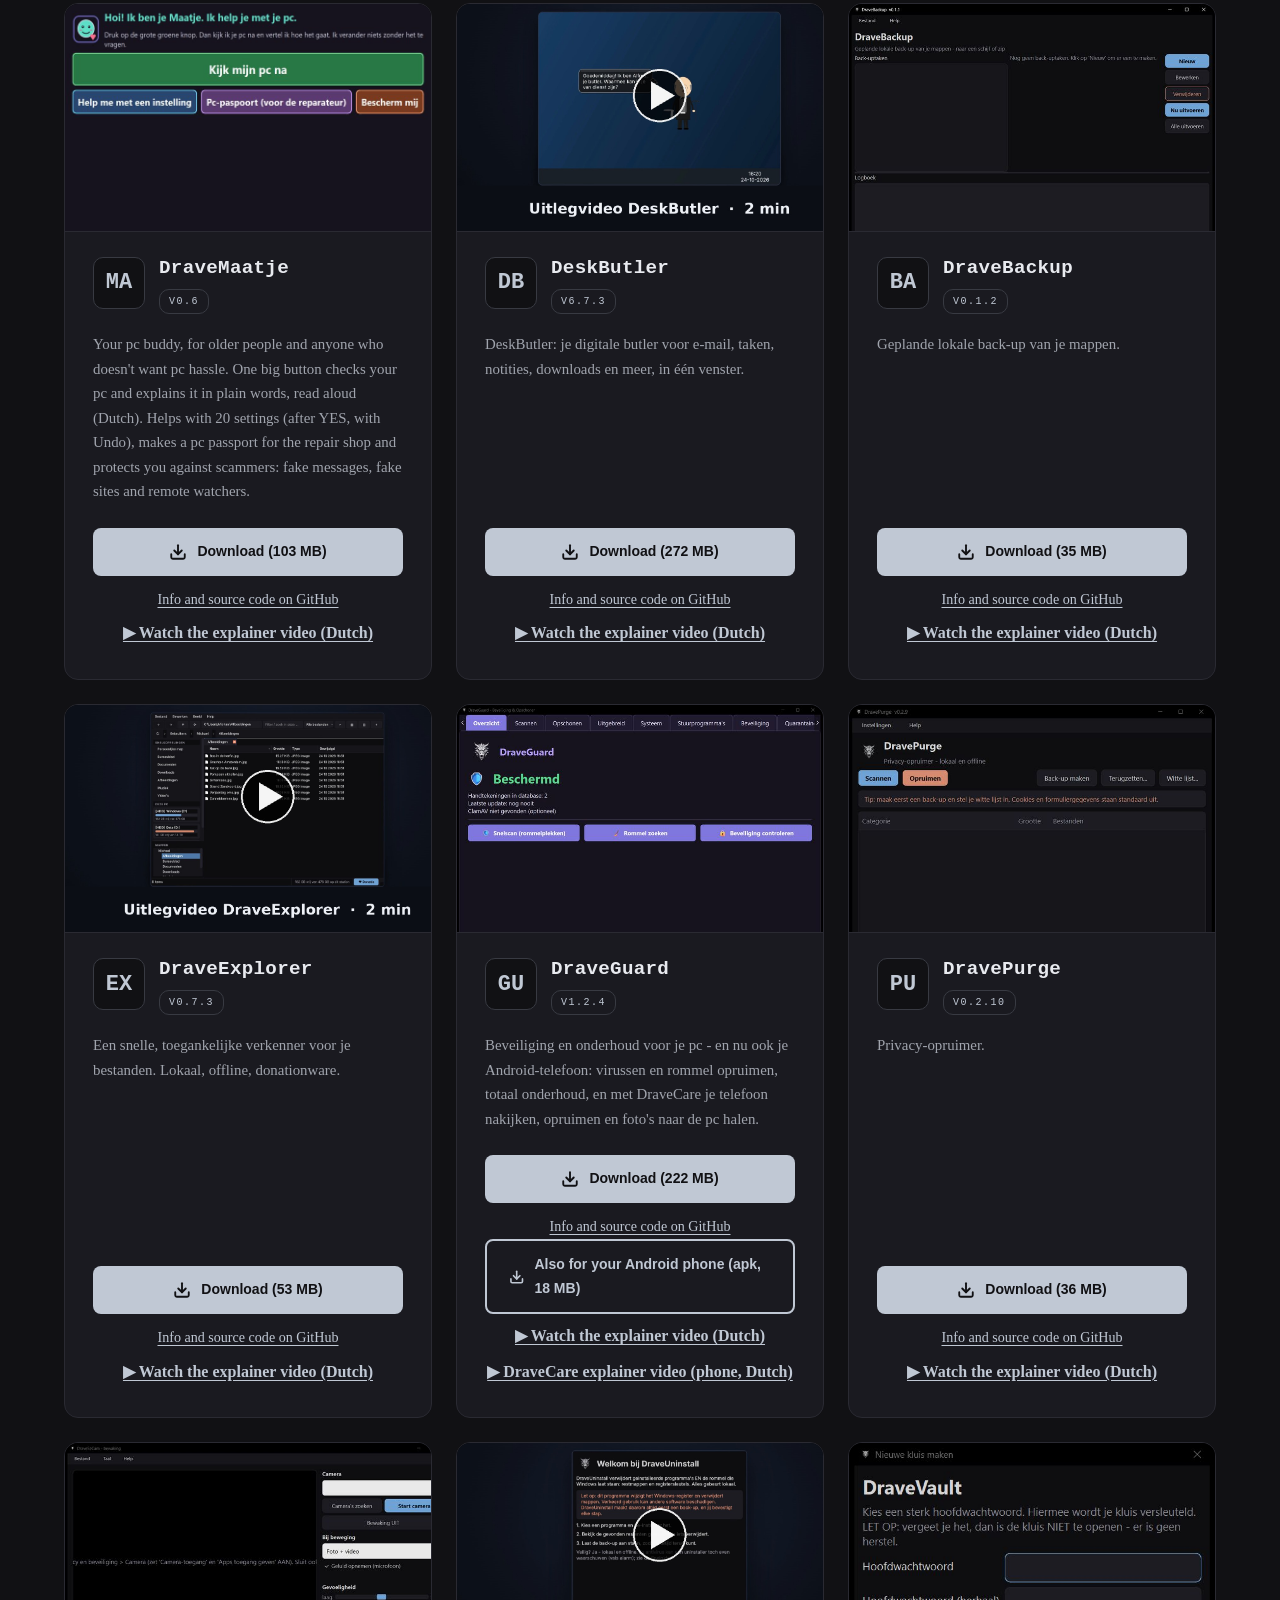
==== commit 8f1edb6f: "Site: belofte bovenaan - Eerlijke software die gewoon werkt en doet (sw 1.9.33) Co-Authored-By: Clau" ====
--- a/index.html
+++ b/index.html
@@ -28,6 +28,9 @@
 <meta property="og:description" content="Made with ♥ in the EU - Netherlands">
 <meta property="og:type" content="website">
 <meta property="og:image" content="logo.png">
+<style>
+.hero-belofte{font-size:clamp(1.25rem,2.6vw,1.75rem);font-weight:700;margin:.4rem auto 1rem;max-width:40ch;line-height:1.35;color:inherit;opacity:.95;letter-spacing:.01em}
+</style>
 </head>
 <body>
 
@@ -69,6 +72,8 @@
         <h1>
             Dravenlock <span class="accent">Software</span>
         </h1>
+
+        <p class="hero-belofte" data-nl="Eerlijke software die gewoon werkt en doet." data-en="Honest software that simply works and does what it says.">Eerlijke software die gewoon werkt en doet.</p>
 
         <p class="hero-subtitle">
             Made with <span class="heart">&hearts;</span> in the EU
